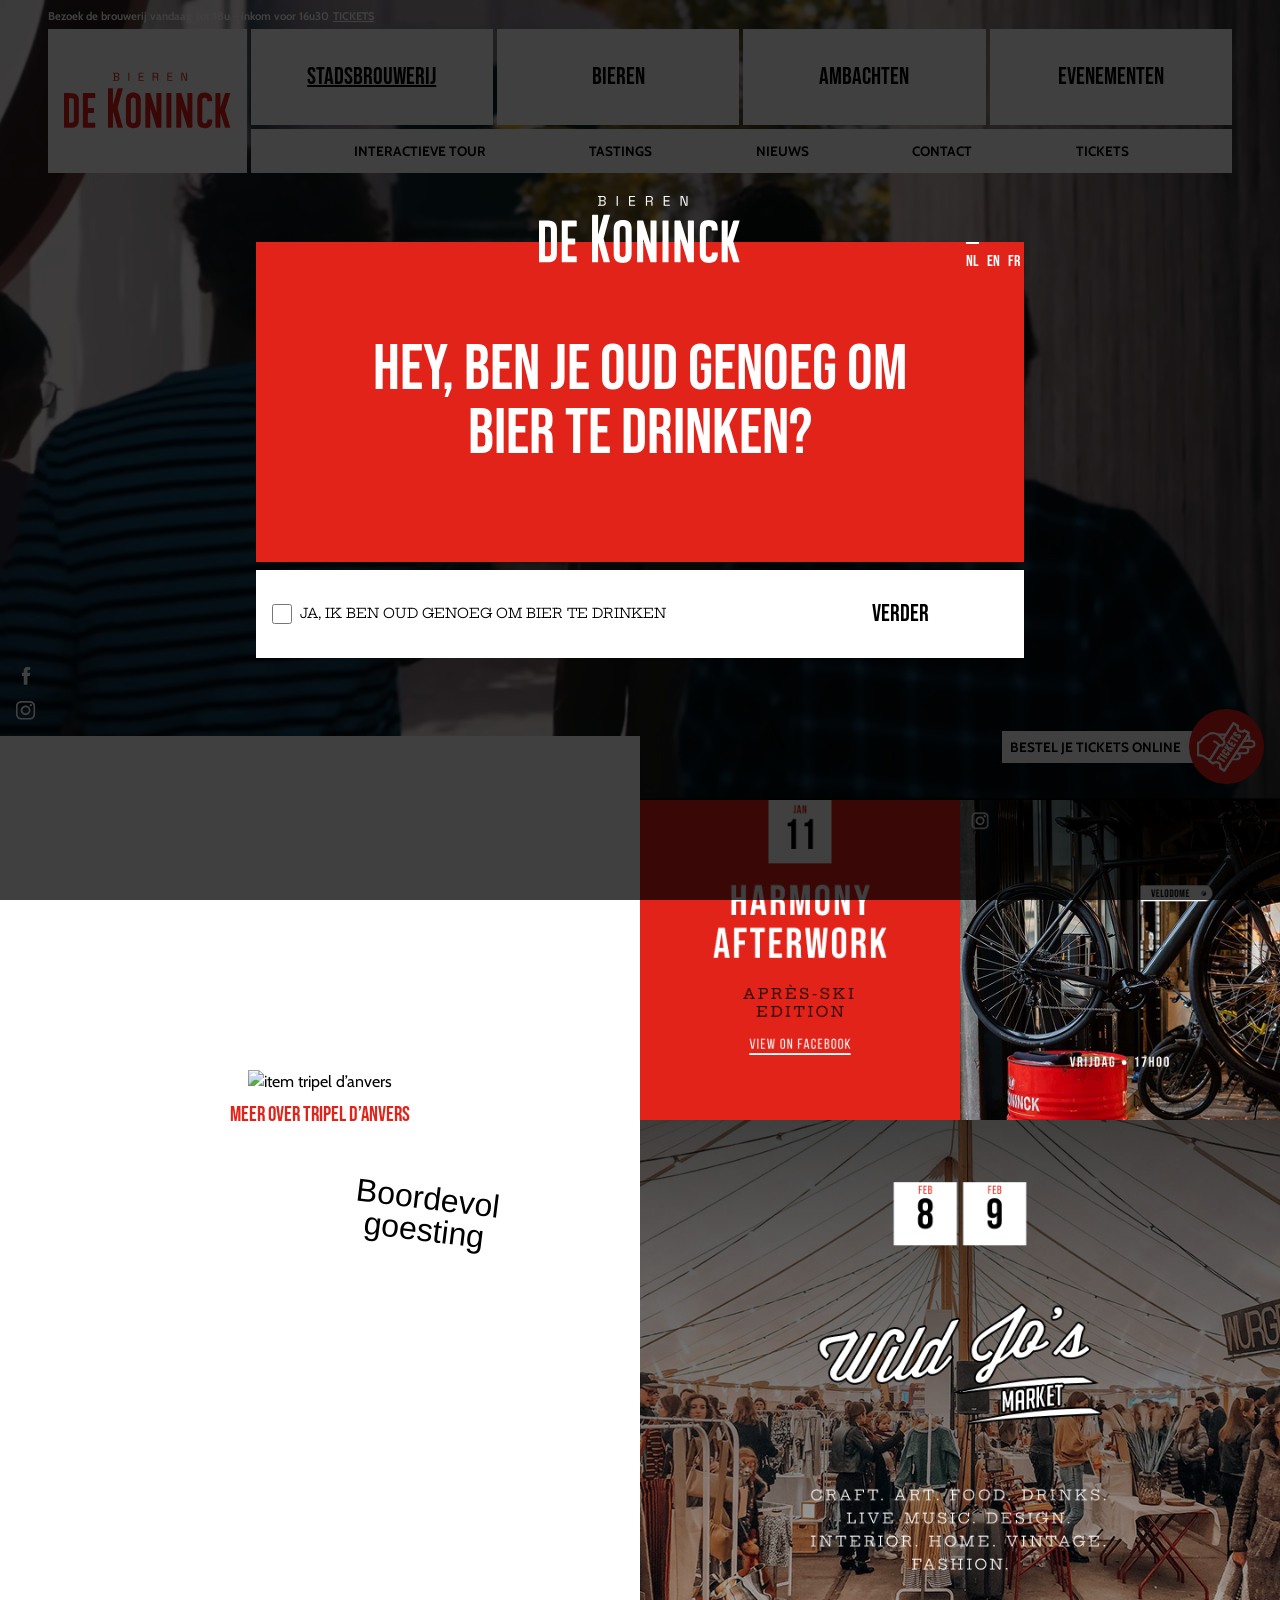
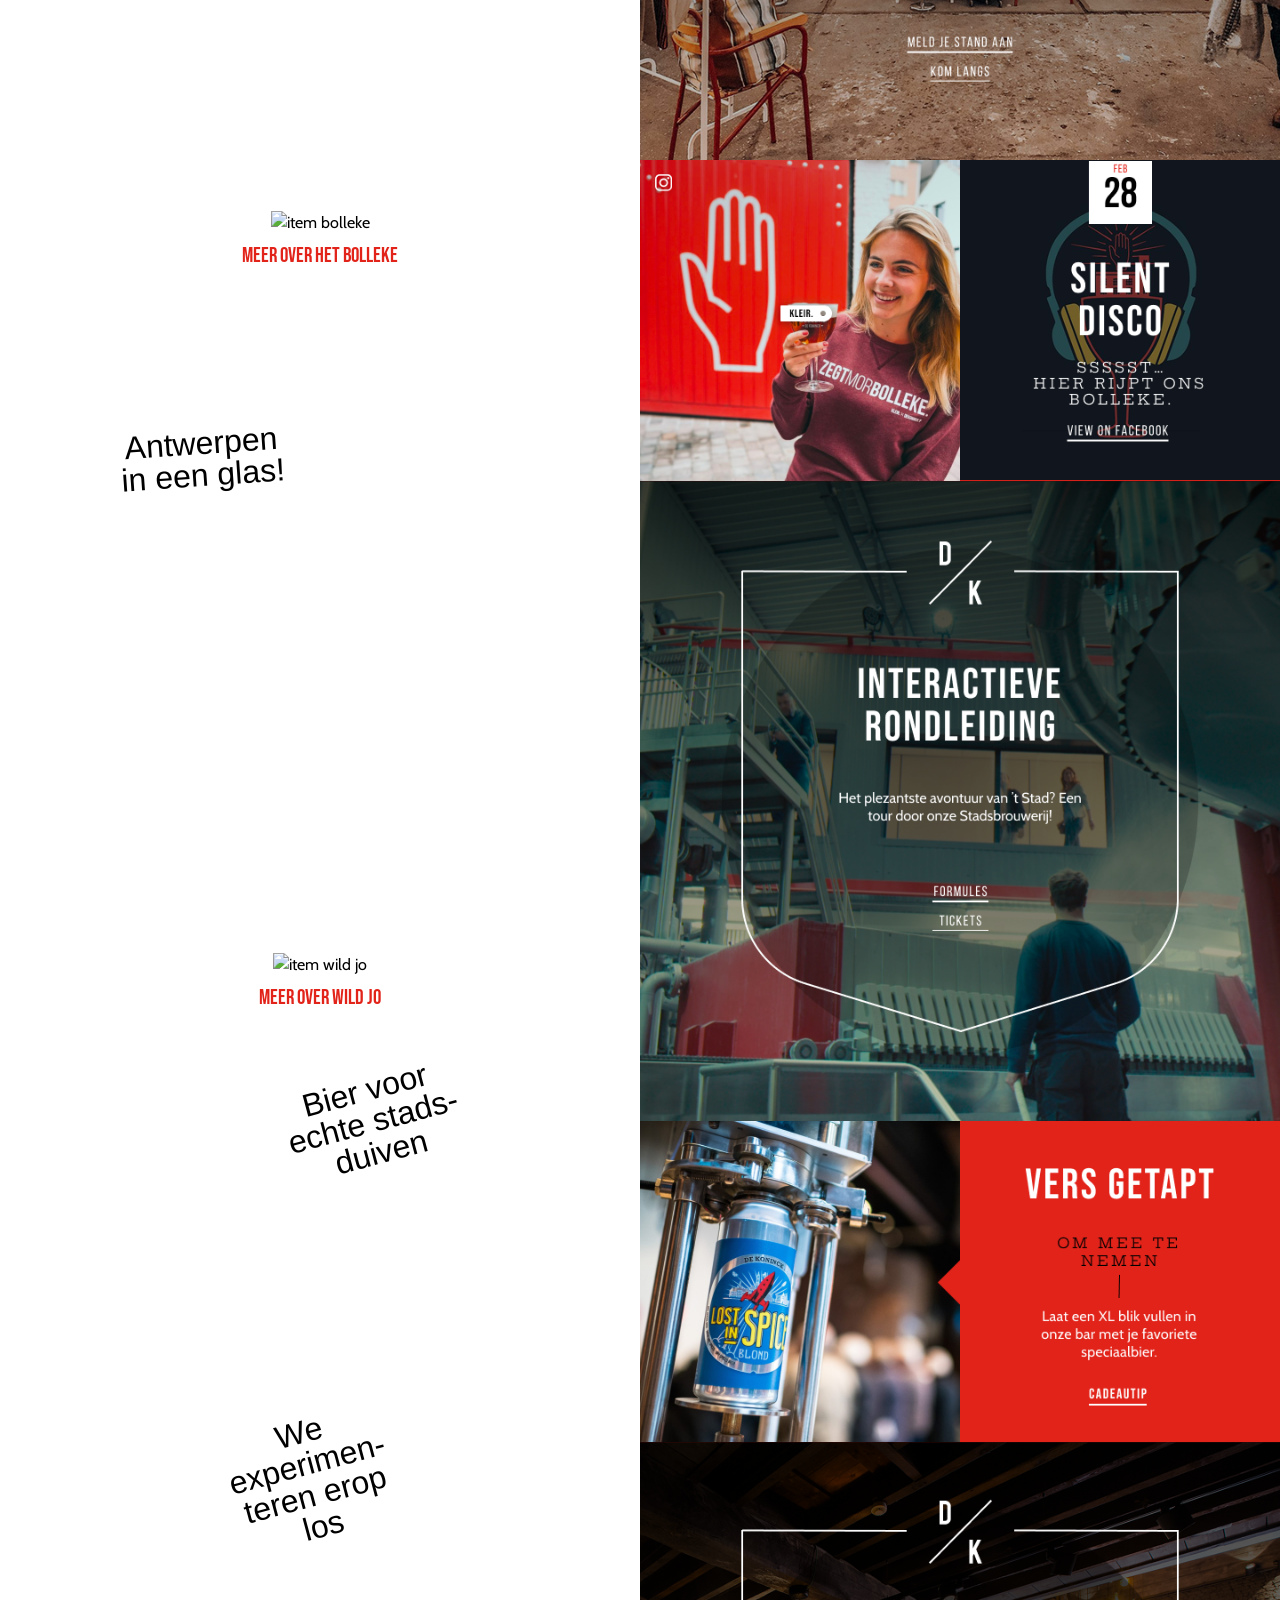
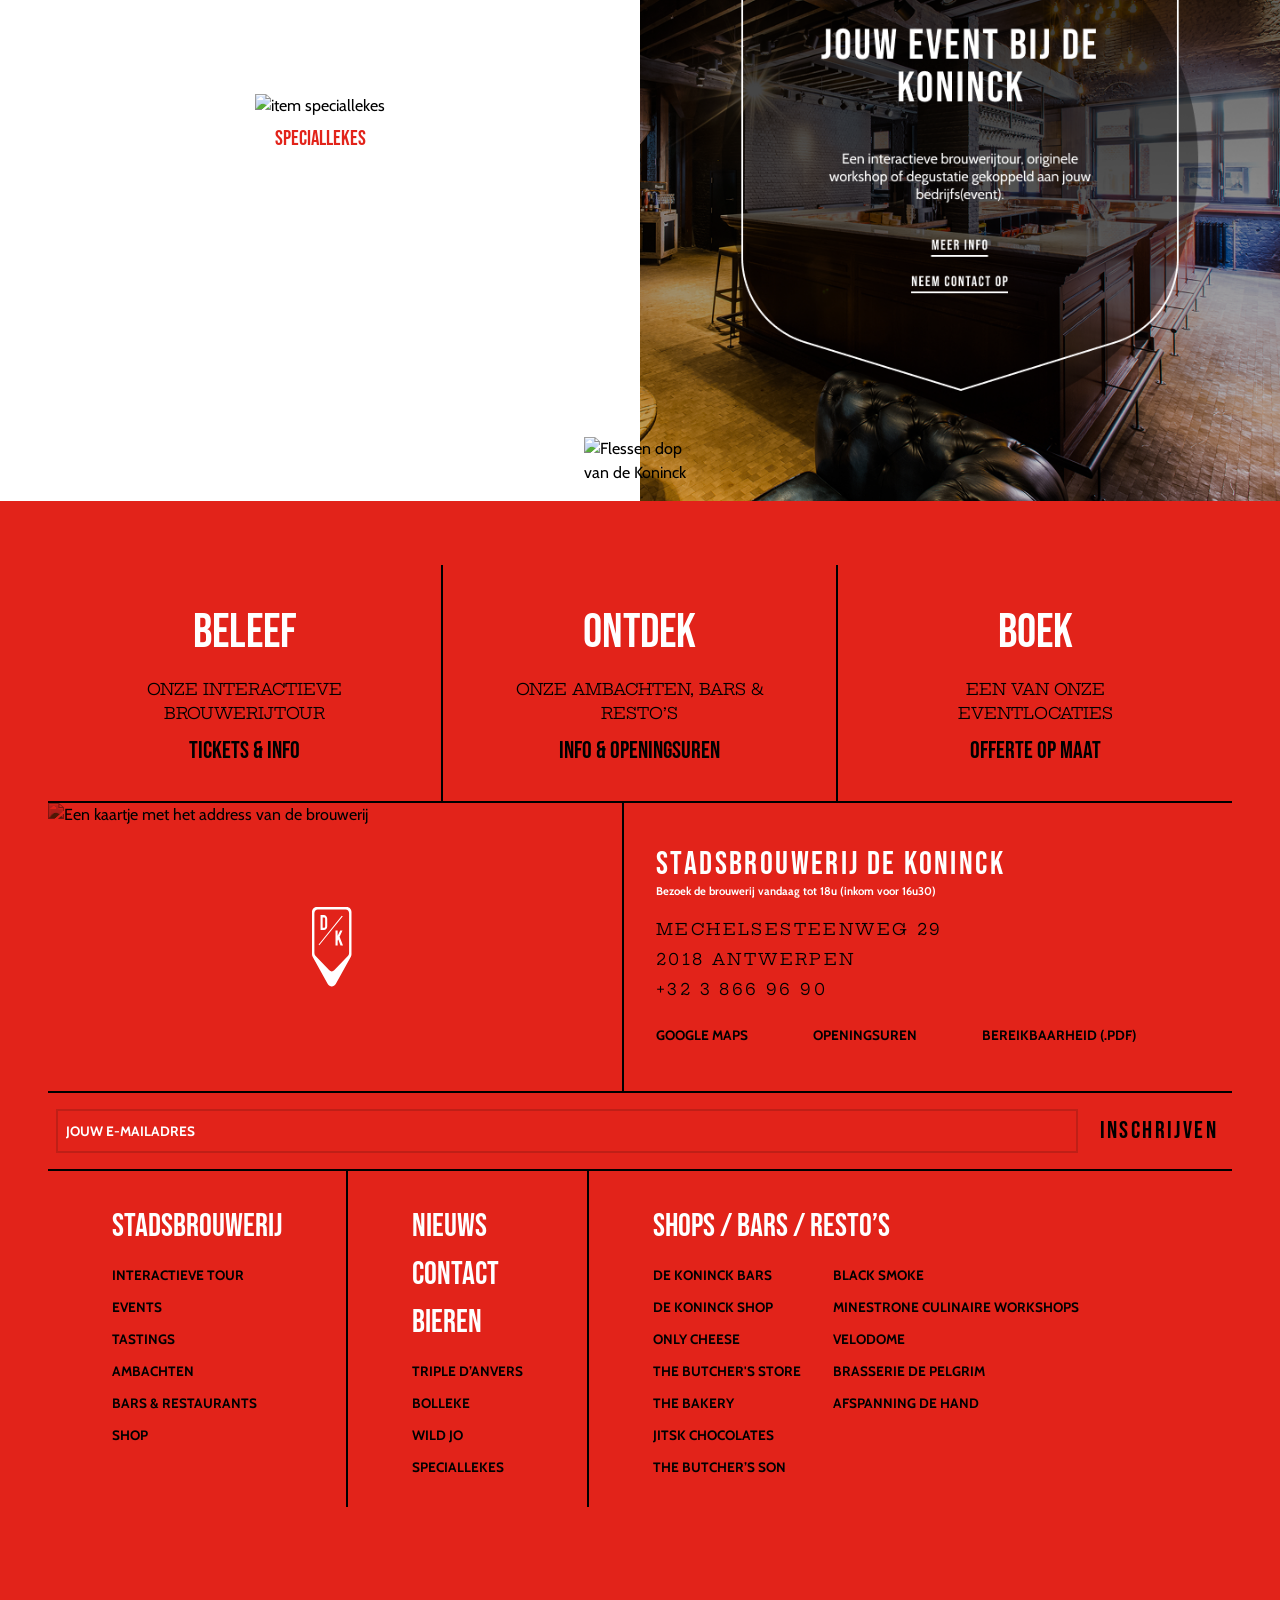
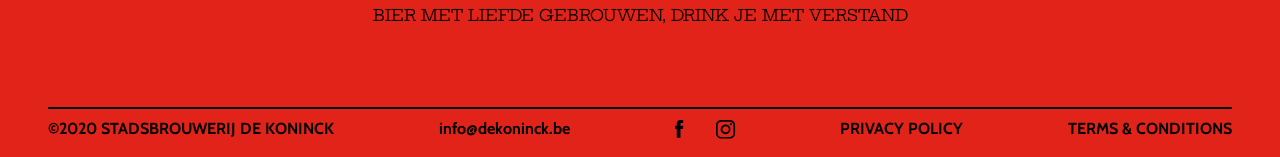
==== index.html @ d9da9f32 "Changed html titles" ====
<!doctype html>
<html lang="en">
  <head>
    <meta charset="UTF-8" />
    <meta name="viewport" content="width=device-width, initial-scale=1.0" />
    <meta name="robots" content="noindex,nofollow" />
    <link rel="preconnect" href="https://fonts.googleapis.com" />
    <link rel="preconnect" href="https://fonts.gstatic.com" crossorigin />
    <link
      href="https://fonts.googleapis.com/css2?family=Bebas+Neue&family=Cabin:ital,wght@0,400..700;1,400..700&family=Hepta+Slab:wght@1..900&family=Permanent+Marker&display=swap"
      rel="stylesheet" />
    <link rel="stylesheet" href="static/css/reset.css" />
    <link rel="stylesheet" href="static/css/variables.css" />
    <link rel="stylesheet" href="static/css/style.css" />
    <link rel="stylesheet" href="static/css/navigation.css" />
    <link rel="stylesheet" href="static/css/hero.css" />
    <link rel="stylesheet" href="static/css/footer.css" />
    <title>Homepage</title>
  </head>
  <body>
    <div class="overlay">
      <div class="modal">
        <div class="modal__content">
          <svg class="modal__logo" xmlns="http://www.w3.org/2000/svg" width="201" height="67" viewBox="0 0 201 67" fill="none">
            <path
              fill-rule="evenodd"
              clip-rule="evenodd"
              d="M111.52 47.5872C111.52 47.3444 111.52 47.1016 111.52 46.8588C111.517 39.7629 111.513 32.6669 111.51 25.571C111.51 24.582 111.512 24.5815 112.53 24.5815C113.911 24.5809 115.295 24.6191 116.674 24.5655C117.392 24.5382 117.579 24.769 117.577 25.4787C117.555 36.5794 117.561 47.6796 117.561 58.7803C117.561 61.0284 117.542 63.2771 117.58 65.5246C117.591 66.1835 117.37 66.3784 116.732 66.3625C115.234 66.3249 113.734 66.3317 112.236 66.3573C111.739 66.3659 111.476 66.2177 111.323 65.7201C109.159 58.7427 106.979 51.771 104.802 44.7982C104.638 44.2727 104.47 43.7483 104.168 43.253C104.168 44.1057 104.168 44.959 104.168 45.8117C104.172 52.3222 104.176 58.8328 104.179 65.3433C104.18 66.3477 104.177 66.3494 103.161 66.3505C101.756 66.3522 100.35 66.3271 98.9461 66.3619C98.3209 66.3773 98.098 66.2046 98.0991 65.5337C98.1219 54.1759 98.1185 42.8175 98.1208 31.4591C98.1208 29.4219 98.1373 27.3842 98.1054 25.3476C98.0968 24.7747 98.2587 24.5621 98.8498 24.5735C100.395 24.6026 101.941 24.5969 103.486 24.5667C104.004 24.5564 104.215 24.7605 104.364 25.2421C106.606 32.4646 108.868 39.6802 111.127 46.8976C111.201 47.1347 111.289 47.3678 111.372 47.6026C111.421 47.5975 111.471 47.5924 111.52 47.5872Z"
              fill="#E2231A" />
            <path
              fill-rule="evenodd"
              clip-rule="evenodd"
              d="M141.49 43.2279V44.7573C141.493 51.6879 141.49 58.6185 141.509 65.5491C141.511 66.1454 141.365 66.3853 140.725 66.3682C139.227 66.3272 137.728 66.3352 136.23 66.366C135.648 66.3779 135.455 66.1761 135.455 65.5965C135.467 52.1798 135.467 38.7637 135.455 25.347C135.454 24.7719 135.634 24.5604 136.216 24.5707C137.761 24.5975 139.307 24.5929 140.851 24.569C141.329 24.5616 141.56 24.7263 141.703 25.1897C143.448 30.8236 145.211 36.4524 146.97 42.0828C147.5 43.7808 148.029 45.4794 148.562 47.1763C148.601 47.3017 148.662 47.4203 148.873 47.5297V46.7426C148.871 39.6945 148.869 32.647 148.867 25.5996C148.866 24.5781 148.864 24.5781 149.853 24.5781C151.257 24.5781 152.663 24.6106 154.067 24.5644C154.76 24.5416 154.931 24.7981 154.93 25.4565C154.913 36.8588 154.917 48.2616 154.917 59.6645C154.917 61.6076 154.899 63.5519 154.937 65.4944C154.951 66.1801 154.706 66.3808 154.041 66.3625C152.543 66.3221 151.044 66.3375 149.546 66.362C149.068 66.3699 148.829 66.1967 148.688 65.7401C147.171 60.8438 145.639 55.9515 144.111 51.0586C143.294 48.4474 142.475 45.8374 141.657 43.2268C141.601 43.2274 141.546 43.2279 141.49 43.2279Z"
              fill="#E2231A" />
            <path
              fill-rule="evenodd"
              clip-rule="evenodd"
              d="M70.9769 18.906C70.7255 19.8699 70.5044 20.7466 70.2678 21.6192C68.4108 28.4649 66.5474 35.3089 64.7024 42.1581C64.6226 42.4545 64.6414 42.8118 64.7223 43.1111C66.731 50.5467 68.7545 57.9778 70.7723 65.4106C70.8435 65.6728 70.8834 65.9436 70.9655 66.3477C70.473 66.3477 70.0843 66.3477 69.695 66.3477C68.2671 66.3483 66.8381 66.33 65.4097 66.3597C64.8796 66.3711 64.626 66.2121 64.4778 65.6728C62.953 60.1193 61.4015 54.5732 59.8556 49.0254C59.6459 48.2724 59.4287 47.5212 59.0873 46.7904C59.0873 48.0228 59.0861 49.2551 59.0879 50.4869C59.0924 55.475 59.085 60.4636 59.1192 65.4511C59.1243 66.1642 58.9208 66.391 58.2066 66.3654C56.7799 66.3147 55.3492 66.3215 53.9219 66.362C53.2533 66.3819 53.0299 66.1625 53.0327 65.487C53.0527 60.3821 53.0396 55.2766 53.0402 50.1717C53.0419 40.1722 53.0459 30.1727 53.0493 20.1732C53.0493 19.9623 53.0664 19.7496 53.0476 19.541C52.998 18.9841 53.2528 18.8131 53.792 18.8228C55.2899 18.8508 56.7902 18.8684 58.2876 18.82C58.9642 18.7977 59.1095 19.0554 59.1078 19.671C59.0884 25.6657 59.0936 31.6609 59.0913 37.6562C59.0913 37.8637 59.0913 38.0706 59.24 38.3145C59.3461 37.9537 59.4572 37.5935 59.5581 37.231C61.1974 31.3452 62.8436 25.4605 64.4618 19.5684C64.614 19.0138 64.8483 18.8143 65.424 18.8268C67.0154 18.8604 68.6086 18.8325 70.2011 18.8354C70.4246 18.8359 70.648 18.8747 70.9769 18.906Z"
              fill="#E2231A" />
            <path
              fill-rule="evenodd"
              clip-rule="evenodd"
              d="M86.5964 45.4748C86.5964 42.5724 86.5964 39.6705 86.5964 36.7681C86.5964 35.4343 86.6152 34.0993 86.589 32.7661C86.561 31.3656 85.9209 30.4753 84.7735 30.1538C82.3453 29.4738 80.7322 30.6799 80.7208 33.1845C80.7202 33.2552 80.7214 33.3253 80.7214 33.3954C80.7237 39.4807 80.7271 45.566 80.7288 51.6508C80.7288 53.7809 80.7123 55.911 80.7276 58.0405C80.7362 59.1885 81.0873 60.1768 82.2518 60.6522C84.6356 61.6252 86.5947 60.3165 86.5952 57.7623C86.5964 53.6663 86.5952 49.5708 86.5964 45.4748ZM74.6896 45.4743C74.6891 41.2819 74.6429 37.089 74.7164 32.8978C74.7398 31.5811 74.9473 30.2302 75.3132 28.9653C76.0223 26.5143 77.7785 25.0415 80.2181 24.4042C82.4565 23.8188 84.7222 23.8125 86.9646 24.366C90.0466 25.1264 91.7925 27.175 92.3802 30.2416C92.5295 31.0202 92.619 31.8222 92.6207 32.6139C92.6384 41.1388 92.6583 49.6643 92.6047 58.1887C92.5968 59.4786 92.3511 60.8067 91.9766 62.0453C91.2635 64.404 89.5501 65.8358 87.204 66.4788C84.9 67.1097 82.5659 67.1172 80.2551 66.5181C77.2734 65.7452 75.5543 63.7513 74.9638 60.7708C74.8014 59.9488 74.7079 59.0995 74.7022 58.2616C74.6765 53.9992 74.6908 49.7367 74.6896 45.4743Z"
              fill="#E2231A" />
            <path
              fill-rule="evenodd"
              clip-rule="evenodd"
              d="M6.04259 30.6885V31.6113C6.04259 40.8823 6.04316 50.1528 6.04373 59.4239C6.04373 59.5641 5.99471 59.7374 6.05798 59.8383C6.17027 60.0155 6.34184 60.2658 6.50657 60.2806C7.11077 60.3336 7.72238 60.304 8.33114 60.304C11.1526 60.3028 11.9324 59.5299 11.9324 56.7283C11.9341 49.12 11.9353 41.511 11.9307 33.9027C11.9307 33.5065 11.9011 33.1053 11.8355 32.7154C11.6406 31.5657 10.9583 30.8099 9.80231 30.7113C8.59961 30.6087 7.38095 30.6885 6.04259 30.6885ZM0.0142709 45.4389C0.0142709 38.8132 0.0137009 32.1876 0.0142709 25.5619C0.0148409 24.5809 0.0165508 24.5803 0.966741 24.5803C3.72953 24.5803 6.4946 24.5074 9.2534 24.6123C10.6146 24.6636 12.0225 24.871 13.3055 25.3105C15.801 26.1649 17.1616 28.1149 17.6598 30.6491C17.857 31.6518 17.9379 32.6926 17.9408 33.7163C17.9624 41.5595 17.967 49.4027 17.9334 57.2453C17.9282 58.4047 17.8023 59.5903 17.5372 60.7172C16.8675 63.5609 15.0081 65.2971 12.1872 65.9675C11.2832 66.1824 10.3381 66.3066 9.40958 66.3232C6.55388 66.3733 3.69704 66.3374 0.841341 66.3687C0.205221 66.3756 -0.00168913 66.1829 2.08664e-05 65.5269C0.0228209 58.8311 0.0137009 52.1347 0.0142709 45.4389Z"
              fill="#E2231A" />
            <path
              fill-rule="evenodd"
              clip-rule="evenodd"
              d="M200.63 66.3527H198.52C197.373 66.3527 196.225 66.3237 195.078 66.3653C194.508 66.3858 194.256 66.1852 194.086 65.6408C192.461 60.4356 190.81 55.2383 189.165 50.0393C189.081 49.7743 188.987 49.5127 188.779 49.247C188.762 49.4346 188.727 49.6215 188.728 49.8091C188.731 55.0303 188.729 60.2515 188.755 65.4727C188.758 66.1276 188.585 66.3886 187.884 66.3658C186.411 66.318 184.935 66.3362 183.46 66.3636C182.893 66.3744 182.675 66.1937 182.676 65.6003C182.689 52.1848 182.692 38.7682 182.678 25.3526C182.677 24.7091 182.919 24.5586 183.506 24.5706C184.98 24.6014 186.456 24.6128 187.93 24.566C188.611 24.5449 188.751 24.8157 188.748 25.4302C188.726 30.604 188.731 35.7785 188.727 40.953C188.727 41.1764 188.727 41.3993 188.881 41.6552C189.017 41.2722 189.164 40.8925 189.287 40.5049C190.896 35.4171 192.508 30.3299 194.098 25.2358C194.248 24.7541 194.466 24.5586 194.983 24.5677C196.621 24.5974 198.261 24.5774 199.899 24.5831C200.101 24.5837 200.302 24.623 200.591 24.6532C200.517 24.9656 200.473 25.2101 200.401 25.4461C198.412 31.8877 196.414 38.3258 194.446 44.7731C194.32 45.1864 194.315 45.7045 194.441 46.1177C196.366 52.4305 198.322 58.7341 200.269 65.0412C200.383 65.4139 200.476 65.7936 200.63 66.3527Z"
              fill="#E2231A" />
            <path
              fill-rule="evenodd"
              clip-rule="evenodd"
              d="M160.844 45.4548C160.844 41.2408 160.808 37.0256 160.866 32.8127C160.882 31.6323 161.058 30.4261 161.36 29.2844C161.984 26.9246 163.502 25.3064 165.853 24.5734C168.543 23.7343 171.257 23.7383 173.933 24.6241C176.333 25.4176 177.826 27.1418 178.364 29.5637C178.68 30.987 178.667 32.4833 178.796 33.9476C178.83 34.3301 178.641 34.4999 178.256 34.4982C176.617 34.4925 174.979 34.4897 173.34 34.4988C172.921 34.5011 172.761 34.3238 172.755 33.9094C172.746 33.2796 172.753 32.6395 172.645 32.0227C172.461 30.9739 171.811 30.2802 170.745 30.1297C170.109 30.0397 169.434 30.0437 168.801 30.152C167.805 30.323 167.195 30.9859 167.006 31.9817C166.924 32.4149 166.899 32.8646 166.899 33.3069C166.893 41.4773 166.893 49.6477 166.895 57.8186C166.895 60.3648 169.03 61.6946 171.351 60.6042C172.377 60.1214 172.695 59.2203 172.753 58.1908C172.855 56.4096 172.842 56.4056 174.669 56.3999C175.817 56.3965 176.964 56.4056 178.111 56.4073C178.454 56.4079 178.783 56.4147 178.796 56.8924C178.852 58.8007 178.75 60.6886 178.005 62.4801C177.202 64.4118 175.787 65.7126 173.803 66.3407C171.307 67.1313 168.772 67.1564 166.254 66.4684C163.267 65.6527 161.638 63.5762 161.093 60.6082C160.921 59.6706 160.861 58.7016 160.855 57.7457C160.83 53.6491 160.844 49.5519 160.844 45.4548Z"
              fill="#E2231A" />
            <path
              fill-rule="evenodd"
              clip-rule="evenodd"
              d="M22.7801 45.4478C22.7801 38.7748 22.7881 32.1018 22.7676 25.4294C22.7659 24.8075 22.9095 24.5653 23.5759 24.5687C28.0481 24.5921 32.5197 24.5887 36.9919 24.5681C37.5893 24.5653 37.7586 24.7842 37.7483 25.3479C37.7215 26.8692 37.717 28.3923 37.7489 29.913C37.7609 30.4847 37.5454 30.6181 37.0102 30.6124C34.529 30.5868 32.0466 30.6113 29.5648 30.5868C29.0148 30.5811 28.7805 30.6991 28.7857 31.3141C28.813 34.7791 28.8142 38.2447 28.7885 41.7098C28.7834 42.3305 29.0285 42.4445 29.5757 42.4376C31.5422 42.4126 33.5092 42.4462 35.4757 42.4177C36.0919 42.4086 36.288 42.6149 36.272 43.2305C36.2333 44.7279 36.2361 46.2276 36.2715 47.7255C36.2851 48.3206 36.0674 48.4882 35.498 48.4808C33.532 48.4534 31.565 48.4865 29.5985 48.4563C29.0011 48.4472 28.7765 48.613 28.7817 49.2457C28.809 52.664 28.8113 56.0823 28.7845 59.5006C28.7794 60.1498 28.984 60.3305 29.6236 60.3208C32.0814 60.2843 34.5404 60.3197 36.9988 60.2895C37.5899 60.2821 37.7654 60.4787 37.7535 61.0538C37.7215 62.5752 37.729 64.0976 37.7518 65.6195C37.7603 66.1536 37.5916 66.3651 37.029 66.3628C32.5334 66.3469 28.0378 66.344 23.5428 66.3674C22.8987 66.3708 22.7676 66.1234 22.7687 65.5369C22.7858 58.8405 22.7801 52.1442 22.7801 45.4478Z"
              fill="#E2231A" />
            <path
              fill-rule="evenodd"
              clip-rule="evenodd"
              d="M123.52 45.4361C123.52 38.7409 123.525 32.0457 123.509 25.3505C123.508 24.7873 123.647 24.5525 124.251 24.5673C125.701 24.6026 127.153 24.577 128.604 24.5827C129.538 24.5867 129.538 24.5924 129.538 25.5112C129.538 38.6206 129.54 51.7306 129.534 64.8401C129.534 66.5193 129.806 66.3443 127.99 66.3517C126.773 66.3568 125.555 66.3232 124.339 66.3654C123.69 66.3882 123.506 66.1693 123.508 65.5218C123.529 58.8271 123.521 52.1313 123.52 45.4361Z"
              fill="#E2231A" />
            <path d="M141.534 9.74855V0H143.804L147.202 9.01045H147.383V0H148.539V9.74855H146.269L142.885 0.724179H142.69V9.74855H141.534Z" fill="#E2231A" />
            <path d="M124.687 9.74855V0H130.689V1.05841H125.856V4.31722H130.299V5.37563H125.856V8.69014H130.758V9.74855H124.687Z" fill="#E2231A" />
            <path
              d="M106.901 9.74855V0H110.842C111.446 0 111.975 0.10677 112.43 0.32031C112.894 0.524565 113.256 0.821664 113.516 1.21161C113.776 1.59226 113.906 2.05184 113.906 2.59033V2.74352C113.906 3.38414 113.753 3.89014 113.446 4.26151C113.14 4.63288 112.778 4.88356 112.36 5.01354V5.20851C112.694 5.2178 112.968 5.32921 113.182 5.54275C113.405 5.747 113.516 6.05803 113.516 6.47582V9.74855H112.36V6.61509C112.36 6.33656 112.281 6.12302 112.123 5.97447C111.975 5.82592 111.747 5.75165 111.441 5.75165H108.071V9.74855H106.901ZM108.071 4.69323H110.731C111.371 4.69323 111.863 4.54004 112.207 4.23366C112.56 3.91799 112.736 3.48163 112.736 2.92457V2.82708C112.736 2.27002 112.564 1.8383 112.221 1.53192C111.877 1.21625 111.381 1.05841 110.731 1.05841H108.071V4.69323Z"
              fill="#E2231A" />
            <path d="M90.0537 9.74855V0H96.056V1.05841H91.2235V4.31722H95.6661V5.37563H91.2235V8.69014H96.1257V9.74855H90.0537Z" fill="#E2231A" />
            <path d="M77.6538 9.74855V0H78.8236V9.74855H77.6538Z" fill="#E2231A" />
            <path
              d="M58.9868 9.74855V8.70406H60.3516V1.04449H58.9868V0H63.875C64.4414 0 64.9427 0.102128 65.3791 0.306383C65.8247 0.510639 66.1682 0.798453 66.4096 1.16983C66.6603 1.53192 66.7857 1.95899 66.7857 2.45106V2.56248C66.7857 3.01741 66.6975 3.39342 66.5211 3.69052C66.3447 3.97834 66.1358 4.2058 65.8944 4.37292C65.653 4.53076 65.4162 4.64681 65.1841 4.72108V4.91606C65.4162 4.97176 65.6576 5.08317 65.9083 5.25029C66.159 5.40812 66.3679 5.63559 66.535 5.93269C66.7114 6.22979 66.7996 6.6058 66.7996 7.06074V7.2C66.7996 7.72921 66.6696 8.18878 66.4096 8.57872C66.159 8.95938 65.8108 9.25184 65.3652 9.45609C64.9288 9.65107 64.4274 9.74855 63.8611 9.74855H58.9868ZM61.5214 8.69014H63.7358C64.3485 8.69014 64.8174 8.54623 65.1423 8.25842C65.4673 7.9706 65.6298 7.58066 65.6298 7.08859V6.96325C65.6298 6.47118 65.4673 6.08124 65.1423 5.79343C64.8174 5.50561 64.3485 5.3617 63.7358 5.3617H61.5214V8.69014ZM61.5214 4.30329H63.7775C64.3346 4.30329 64.7802 4.16402 65.1145 3.88549C65.4487 3.59768 65.6158 3.22166 65.6158 2.75745V2.61818C65.6158 2.14468 65.4487 1.76867 65.1145 1.49014C64.7895 1.20232 64.3439 1.05841 63.7775 1.05841H61.5214V4.30329Z"
              fill="#E2231A" />
          </svg>
          <ul class="modal__languages">
            <li class="languages__item languages__item--active">nl</li>
            <li class="languages__item">en</li>
            <li class="languages__item">fr</li>
          </ul>
          <h1 class="modal__title">HEY, BEN JE OUD GENOEG OM BIER TE DRINKEN?</h1>
        </div>
        <form class="modal__form">
          <div class="modal__item">
            <input class="modal__input" type="checkbox" id="age" data-status="false" required />
            <label class="modal__label" for="age">ja, ik ben oud genoeg om bier te drinken</label>
          </div>
          <button class="modal__button" type="submit">VERDER</button>
        </form>
      </div>
    </div>

    <!-- Header -->
    <header>
      <div class="top">
        <p class="top__text">Bezoek de brouwerij vandaag<span>tot 18u - inkom voor 16u30</span><a href="#">Tickets</a></p>
        <button class="top__button"></button>
      </div>
      <nav class="nav">
        <a class="nav__logo" href="index.html">
          <svg xmlns="http://www.w3.org/2000/svg" width="201" height="67" viewBox="0 0 201 67" fill="none">
            <path
              fill-rule="evenodd"
              clip-rule="evenodd"
              d="M111.52 47.5872C111.52 47.3444 111.52 47.1016 111.52 46.8588C111.517 39.7629 111.513 32.6669 111.51 25.571C111.51 24.582 111.512 24.5815 112.53 24.5815C113.911 24.5809 115.295 24.6191 116.674 24.5655C117.392 24.5382 117.579 24.769 117.577 25.4787C117.555 36.5794 117.561 47.6796 117.561 58.7803C117.561 61.0284 117.542 63.2771 117.58 65.5246C117.591 66.1835 117.37 66.3784 116.732 66.3625C115.234 66.3249 113.734 66.3317 112.236 66.3573C111.739 66.3659 111.476 66.2177 111.323 65.7201C109.159 58.7427 106.979 51.771 104.802 44.7982C104.638 44.2727 104.47 43.7483 104.168 43.253C104.168 44.1057 104.168 44.959 104.168 45.8117C104.172 52.3222 104.176 58.8328 104.179 65.3433C104.18 66.3477 104.177 66.3494 103.161 66.3505C101.756 66.3522 100.35 66.3271 98.9461 66.3619C98.3209 66.3773 98.098 66.2046 98.0991 65.5337C98.1219 54.1759 98.1185 42.8175 98.1208 31.4591C98.1208 29.4219 98.1373 27.3842 98.1054 25.3476C98.0968 24.7747 98.2587 24.5621 98.8498 24.5735C100.395 24.6026 101.941 24.5969 103.486 24.5667C104.004 24.5564 104.215 24.7605 104.364 25.2421C106.606 32.4646 108.868 39.6802 111.127 46.8976C111.201 47.1347 111.289 47.3678 111.372 47.6026C111.421 47.5975 111.471 47.5924 111.52 47.5872Z"
              fill="#E2231A" />
            <path
              fill-rule="evenodd"
              clip-rule="evenodd"
              d="M141.49 43.2279V44.7573C141.493 51.6879 141.49 58.6185 141.509 65.5491C141.511 66.1454 141.365 66.3853 140.725 66.3682C139.227 66.3272 137.728 66.3352 136.23 66.366C135.648 66.3779 135.455 66.1761 135.455 65.5965C135.467 52.1798 135.467 38.7637 135.455 25.347C135.454 24.7719 135.634 24.5604 136.216 24.5707C137.761 24.5975 139.307 24.5929 140.851 24.569C141.329 24.5616 141.56 24.7263 141.703 25.1897C143.448 30.8236 145.211 36.4524 146.97 42.0828C147.5 43.7808 148.029 45.4794 148.562 47.1763C148.601 47.3017 148.662 47.4203 148.873 47.5297V46.7426C148.871 39.6945 148.869 32.647 148.867 25.5996C148.866 24.5781 148.864 24.5781 149.853 24.5781C151.257 24.5781 152.663 24.6106 154.067 24.5644C154.76 24.5416 154.931 24.7981 154.93 25.4565C154.913 36.8588 154.917 48.2616 154.917 59.6645C154.917 61.6076 154.899 63.5519 154.937 65.4944C154.951 66.1801 154.706 66.3808 154.041 66.3625C152.543 66.3221 151.044 66.3375 149.546 66.362C149.068 66.3699 148.829 66.1967 148.688 65.7401C147.171 60.8438 145.639 55.9515 144.111 51.0586C143.294 48.4474 142.475 45.8374 141.657 43.2268C141.601 43.2274 141.546 43.2279 141.49 43.2279Z"
              fill="#E2231A" />
            <path
              fill-rule="evenodd"
              clip-rule="evenodd"
              d="M70.9769 18.906C70.7255 19.8699 70.5044 20.7466 70.2678 21.6192C68.4108 28.4649 66.5474 35.3089 64.7024 42.1581C64.6226 42.4545 64.6414 42.8118 64.7223 43.1111C66.731 50.5467 68.7545 57.9778 70.7723 65.4106C70.8435 65.6728 70.8834 65.9436 70.9655 66.3477C70.473 66.3477 70.0843 66.3477 69.695 66.3477C68.2671 66.3483 66.8381 66.33 65.4097 66.3597C64.8796 66.3711 64.626 66.2121 64.4778 65.6728C62.953 60.1193 61.4015 54.5732 59.8556 49.0254C59.6459 48.2724 59.4287 47.5212 59.0873 46.7904C59.0873 48.0228 59.0861 49.2551 59.0879 50.4869C59.0924 55.475 59.085 60.4636 59.1192 65.4511C59.1243 66.1642 58.9208 66.391 58.2066 66.3654C56.7799 66.3147 55.3492 66.3215 53.9219 66.362C53.2533 66.3819 53.0299 66.1625 53.0327 65.487C53.0527 60.3821 53.0396 55.2766 53.0402 50.1717C53.0419 40.1722 53.0459 30.1727 53.0493 20.1732C53.0493 19.9623 53.0664 19.7496 53.0476 19.541C52.998 18.9841 53.2528 18.8131 53.792 18.8228C55.2899 18.8508 56.7902 18.8684 58.2876 18.82C58.9642 18.7977 59.1095 19.0554 59.1078 19.671C59.0884 25.6657 59.0936 31.6609 59.0913 37.6562C59.0913 37.8637 59.0913 38.0706 59.24 38.3145C59.3461 37.9537 59.4572 37.5935 59.5581 37.231C61.1974 31.3452 62.8436 25.4605 64.4618 19.5684C64.614 19.0138 64.8483 18.8143 65.424 18.8268C67.0154 18.8604 68.6086 18.8325 70.2011 18.8354C70.4246 18.8359 70.648 18.8747 70.9769 18.906Z"
              fill="#E2231A" />
            <path
              fill-rule="evenodd"
              clip-rule="evenodd"
              d="M86.5964 45.4748C86.5964 42.5724 86.5964 39.6705 86.5964 36.7681C86.5964 35.4343 86.6152 34.0993 86.589 32.7661C86.561 31.3656 85.9209 30.4753 84.7735 30.1538C82.3453 29.4738 80.7322 30.6799 80.7208 33.1845C80.7202 33.2552 80.7214 33.3253 80.7214 33.3954C80.7237 39.4807 80.7271 45.566 80.7288 51.6508C80.7288 53.7809 80.7123 55.911 80.7276 58.0405C80.7362 59.1885 81.0873 60.1768 82.2518 60.6522C84.6356 61.6252 86.5947 60.3165 86.5952 57.7623C86.5964 53.6663 86.5952 49.5708 86.5964 45.4748ZM74.6896 45.4743C74.6891 41.2819 74.6429 37.089 74.7164 32.8978C74.7398 31.5811 74.9473 30.2302 75.3132 28.9653C76.0223 26.5143 77.7785 25.0415 80.2181 24.4042C82.4565 23.8188 84.7222 23.8125 86.9646 24.366C90.0466 25.1264 91.7925 27.175 92.3802 30.2416C92.5295 31.0202 92.619 31.8222 92.6207 32.6139C92.6384 41.1388 92.6583 49.6643 92.6047 58.1887C92.5968 59.4786 92.3511 60.8067 91.9766 62.0453C91.2635 64.404 89.5501 65.8358 87.204 66.4788C84.9 67.1097 82.5659 67.1172 80.2551 66.5181C77.2734 65.7452 75.5543 63.7513 74.9638 60.7708C74.8014 59.9488 74.7079 59.0995 74.7022 58.2616C74.6765 53.9992 74.6908 49.7367 74.6896 45.4743Z"
              fill="#E2231A" />
            <path
              fill-rule="evenodd"
              clip-rule="evenodd"
              d="M6.04259 30.6885V31.6113C6.04259 40.8823 6.04316 50.1528 6.04373 59.4239C6.04373 59.5641 5.99471 59.7374 6.05798 59.8383C6.17027 60.0155 6.34184 60.2658 6.50657 60.2806C7.11077 60.3336 7.72238 60.304 8.33114 60.304C11.1526 60.3028 11.9324 59.5299 11.9324 56.7283C11.9341 49.12 11.9353 41.511 11.9307 33.9027C11.9307 33.5065 11.9011 33.1053 11.8355 32.7154C11.6406 31.5657 10.9583 30.8099 9.80231 30.7113C8.59961 30.6087 7.38095 30.6885 6.04259 30.6885ZM0.0142709 45.4389C0.0142709 38.8132 0.0137009 32.1876 0.0142709 25.5619C0.0148409 24.5809 0.0165508 24.5803 0.966741 24.5803C3.72953 24.5803 6.4946 24.5074 9.2534 24.6123C10.6146 24.6636 12.0225 24.871 13.3055 25.3105C15.801 26.1649 17.1616 28.1149 17.6598 30.6491C17.857 31.6518 17.9379 32.6926 17.9408 33.7163C17.9624 41.5595 17.967 49.4027 17.9334 57.2453C17.9282 58.4047 17.8023 59.5903 17.5372 60.7172C16.8675 63.5609 15.0081 65.2971 12.1872 65.9675C11.2832 66.1824 10.3381 66.3066 9.40958 66.3232C6.55388 66.3733 3.69704 66.3374 0.841341 66.3687C0.205221 66.3756 -0.00168913 66.1829 2.08664e-05 65.5269C0.0228209 58.8311 0.0137009 52.1347 0.0142709 45.4389Z"
              fill="#E2231A" />
            <path
              fill-rule="evenodd"
              clip-rule="evenodd"
              d="M200.63 66.3527H198.52C197.373 66.3527 196.225 66.3237 195.078 66.3653C194.508 66.3858 194.256 66.1852 194.086 65.6408C192.461 60.4356 190.81 55.2383 189.165 50.0393C189.081 49.7743 188.987 49.5127 188.779 49.247C188.762 49.4346 188.727 49.6215 188.728 49.8091C188.731 55.0303 188.729 60.2515 188.755 65.4727C188.758 66.1276 188.585 66.3886 187.884 66.3658C186.411 66.318 184.935 66.3362 183.46 66.3636C182.893 66.3744 182.675 66.1937 182.676 65.6003C182.689 52.1848 182.692 38.7682 182.678 25.3526C182.677 24.7091 182.919 24.5586 183.506 24.5706C184.98 24.6014 186.456 24.6128 187.93 24.566C188.611 24.5449 188.751 24.8157 188.748 25.4302C188.726 30.604 188.731 35.7785 188.727 40.953C188.727 41.1764 188.727 41.3993 188.881 41.6552C189.017 41.2722 189.164 40.8925 189.287 40.5049C190.896 35.4171 192.508 30.3299 194.098 25.2358C194.248 24.7541 194.466 24.5586 194.983 24.5677C196.621 24.5974 198.261 24.5774 199.899 24.5831C200.101 24.5837 200.302 24.623 200.591 24.6532C200.517 24.9656 200.473 25.2101 200.401 25.4461C198.412 31.8877 196.414 38.3258 194.446 44.7731C194.32 45.1864 194.315 45.7045 194.441 46.1177C196.366 52.4305 198.322 58.7341 200.269 65.0412C200.383 65.4139 200.476 65.7936 200.63 66.3527Z"
              fill="#E2231A" />
            <path
              fill-rule="evenodd"
              clip-rule="evenodd"
              d="M160.844 45.4548C160.844 41.2408 160.808 37.0256 160.866 32.8127C160.882 31.6323 161.058 30.4261 161.36 29.2844C161.984 26.9246 163.502 25.3064 165.853 24.5734C168.543 23.7343 171.257 23.7383 173.933 24.6241C176.333 25.4176 177.826 27.1418 178.364 29.5637C178.68 30.987 178.667 32.4833 178.796 33.9476C178.83 34.3301 178.641 34.4999 178.256 34.4982C176.617 34.4925 174.979 34.4897 173.34 34.4988C172.921 34.5011 172.761 34.3238 172.755 33.9094C172.746 33.2796 172.753 32.6395 172.645 32.0227C172.461 30.9739 171.811 30.2802 170.745 30.1297C170.109 30.0397 169.434 30.0437 168.801 30.152C167.805 30.323 167.195 30.9859 167.006 31.9817C166.924 32.4149 166.899 32.8646 166.899 33.3069C166.893 41.4773 166.893 49.6477 166.895 57.8186C166.895 60.3648 169.03 61.6946 171.351 60.6042C172.377 60.1214 172.695 59.2203 172.753 58.1908C172.855 56.4096 172.842 56.4056 174.669 56.3999C175.817 56.3965 176.964 56.4056 178.111 56.4073C178.454 56.4079 178.783 56.4147 178.796 56.8924C178.852 58.8007 178.75 60.6886 178.005 62.4801C177.202 64.4118 175.787 65.7126 173.803 66.3407C171.307 67.1313 168.772 67.1564 166.254 66.4684C163.267 65.6527 161.638 63.5762 161.093 60.6082C160.921 59.6706 160.861 58.7016 160.855 57.7457C160.83 53.6491 160.844 49.5519 160.844 45.4548Z"
              fill="#E2231A" />
            <path
              fill-rule="evenodd"
              clip-rule="evenodd"
              d="M22.7801 45.4478C22.7801 38.7748 22.7881 32.1018 22.7676 25.4294C22.7659 24.8075 22.9095 24.5653 23.5759 24.5687C28.0481 24.5921 32.5197 24.5887 36.9919 24.5681C37.5893 24.5653 37.7586 24.7842 37.7483 25.3479C37.7215 26.8692 37.717 28.3923 37.7489 29.913C37.7609 30.4847 37.5454 30.6181 37.0102 30.6124C34.529 30.5868 32.0466 30.6113 29.5648 30.5868C29.0148 30.5811 28.7805 30.6991 28.7857 31.3141C28.813 34.7791 28.8142 38.2447 28.7885 41.7098C28.7834 42.3305 29.0285 42.4445 29.5757 42.4376C31.5422 42.4126 33.5092 42.4462 35.4757 42.4177C36.0919 42.4086 36.288 42.6149 36.272 43.2305C36.2333 44.7279 36.2361 46.2276 36.2715 47.7255C36.2851 48.3206 36.0674 48.4882 35.498 48.4808C33.532 48.4534 31.565 48.4865 29.5985 48.4563C29.0011 48.4472 28.7765 48.613 28.7817 49.2457C28.809 52.664 28.8113 56.0823 28.7845 59.5006C28.7794 60.1498 28.984 60.3305 29.6236 60.3208C32.0814 60.2843 34.5404 60.3197 36.9988 60.2895C37.5899 60.2821 37.7654 60.4787 37.7535 61.0538C37.7215 62.5752 37.729 64.0976 37.7518 65.6195C37.7603 66.1536 37.5916 66.3651 37.029 66.3628C32.5334 66.3469 28.0378 66.344 23.5428 66.3674C22.8987 66.3708 22.7676 66.1234 22.7687 65.5369C22.7858 58.8405 22.7801 52.1442 22.7801 45.4478Z"
              fill="#E2231A" />
            <path
              fill-rule="evenodd"
              clip-rule="evenodd"
              d="M123.52 45.4361C123.52 38.7409 123.525 32.0457 123.509 25.3505C123.508 24.7873 123.647 24.5525 124.251 24.5673C125.701 24.6026 127.153 24.577 128.604 24.5827C129.538 24.5867 129.538 24.5924 129.538 25.5112C129.538 38.6206 129.54 51.7306 129.534 64.8401C129.534 66.5193 129.806 66.3443 127.99 66.3517C126.773 66.3568 125.555 66.3232 124.339 66.3654C123.69 66.3882 123.506 66.1693 123.508 65.5218C123.529 58.8271 123.521 52.1313 123.52 45.4361Z"
              fill="#E2231A" />
            <path d="M141.534 9.74855V0H143.804L147.202 9.01045H147.383V0H148.539V9.74855H146.269L142.885 0.724179H142.69V9.74855H141.534Z" fill="#E2231A" />
            <path d="M124.687 9.74855V0H130.689V1.05841H125.856V4.31722H130.299V5.37563H125.856V8.69014H130.758V9.74855H124.687Z" fill="#E2231A" />
            <path
              d="M106.901 9.74855V0H110.842C111.446 0 111.975 0.10677 112.43 0.32031C112.894 0.524565 113.256 0.821664 113.516 1.21161C113.776 1.59226 113.906 2.05184 113.906 2.59033V2.74352C113.906 3.38414 113.753 3.89014 113.446 4.26151C113.14 4.63288 112.778 4.88356 112.36 5.01354V5.20851C112.694 5.2178 112.968 5.32921 113.182 5.54275C113.405 5.747 113.516 6.05803 113.516 6.47582V9.74855H112.36V6.61509C112.36 6.33656 112.281 6.12302 112.123 5.97447C111.975 5.82592 111.747 5.75165 111.441 5.75165H108.071V9.74855H106.901ZM108.071 4.69323H110.731C111.371 4.69323 111.863 4.54004 112.207 4.23366C112.56 3.91799 112.736 3.48163 112.736 2.92457V2.82708C112.736 2.27002 112.564 1.8383 112.221 1.53192C111.877 1.21625 111.381 1.05841 110.731 1.05841H108.071V4.69323Z"
              fill="#E2231A" />
            <path d="M90.0537 9.74855V0H96.056V1.05841H91.2235V4.31722H95.6661V5.37563H91.2235V8.69014H96.1257V9.74855H90.0537Z" fill="#E2231A" />
            <path d="M77.6538 9.74855V0H78.8236V9.74855H77.6538Z" fill="#E2231A" />
            <path
              d="M58.9868 9.74855V8.70406H60.3516V1.04449H58.9868V0H63.875C64.4414 0 64.9427 0.102128 65.3791 0.306383C65.8247 0.510639 66.1682 0.798453 66.4096 1.16983C66.6603 1.53192 66.7857 1.95899 66.7857 2.45106V2.56248C66.7857 3.01741 66.6975 3.39342 66.5211 3.69052C66.3447 3.97834 66.1358 4.2058 65.8944 4.37292C65.653 4.53076 65.4162 4.64681 65.1841 4.72108V4.91606C65.4162 4.97176 65.6576 5.08317 65.9083 5.25029C66.159 5.40812 66.3679 5.63559 66.535 5.93269C66.7114 6.22979 66.7996 6.6058 66.7996 7.06074V7.2C66.7996 7.72921 66.6696 8.18878 66.4096 8.57872C66.159 8.95938 65.8108 9.25184 65.3652 9.45609C64.9288 9.65107 64.4274 9.74855 63.8611 9.74855H58.9868ZM61.5214 8.69014H63.7358C64.3485 8.69014 64.8174 8.54623 65.1423 8.25842C65.4673 7.9706 65.6298 7.58066 65.6298 7.08859V6.96325C65.6298 6.47118 65.4673 6.08124 65.1423 5.79343C64.8174 5.50561 64.3485 5.3617 63.7358 5.3617H61.5214V8.69014ZM61.5214 4.30329H63.7775C64.3346 4.30329 64.7802 4.16402 65.1145 3.88549C65.4487 3.59768 65.6158 3.22166 65.6158 2.75745V2.61818C65.6158 2.14468 65.4487 1.76867 65.1145 1.49014C64.7895 1.20232 64.3439 1.05841 63.7775 1.05841H61.5214V4.30329Z"
              fill="#E2231A" />
          </svg>
        </a>
        <ul class="nav__primary">
          <li class="primary__item primary__item--active">
            <a class="primary__link" href="index.html">stadsbrouwerij</a>
            <ul class="nav__secondary">
              <li><a class="secondary__link" href="#">Interactieve tour</a></li>
              <li><a class="secondary__link" href="#">Tastings</a></li>
              <li><a class="secondary__link" href="#">Nieuws</a></li>
              <li><a class="secondary__link" href="#">Contact</a></li>
              <li><a class="secondary__link" href="#">Tickets</a></li>
            </ul>
          </li>
          <li class="primary__item">
            <a class="primary__link" href="bieren.html">bieren</a>
            <ul class="nav__secondary">
              <li><a class="secondary__link" href="#">Tripel d’Anvers</a></li>
              <li><a class="secondary__link" href="bolleke.html">Bolleke</a></li>
              <li><a class="secondary__link" href="#">Wild Jo</a></li>
              <li><a class="secondary__link" href="#">Speciallekes</a></li>
            </ul>
          </li>
          <li class="primary__item">
            <a class="primary__link" href="#">ambachten</a>
            <ul class="nav__secondary">
              <li><a class="secondary__link" href="#">Smakelijke ambachten & Winkels</a></li>
              <li><a class="secondary__link" href="#">Bars & Restaurants</a></li>
            </ul>
          </li>
          <li class="primary__item">
            <a class="primary__link" href="#">evenementen</a>
            <ul class="nav__secondary">
              <li><a class="secondary__link" href="kalender.html">Kalender</a></li>
              <li><a class="secondary__link" href="#">Privéfeesten</a></li>
              <li><a class="secondary__link" href="#">Bedrijfsevents</a></li>
            </ul>
          </li>
        </ul>
        <ul class="nav__tertiary">
          <li class="tertiary__item tertiary__item--social">
            <a class="tertiary__link" href="https://www.facebook.com/BrouwerijDeKoninck/">
              <svg xmlns="http://www.w3.org/2000/svg" width="9" height="18" viewBox="0 0 9 18" fill="none">
                <path
                  fill-rule="evenodd"
                  clip-rule="evenodd"
                  d="M5.46386 5.77875V3.92651C5.46386 3.2309 5.92451 3.06873 6.24895 3.06873C6.57266 3.06873 8.24027 3.06873 8.24027 3.06873V0.010713L5.49782 0C2.45344 0 1.76063 2.28077 1.76063 3.74032V5.77875H0V8.92986H1.76063C1.76063 12.9738 1.76063 17.8464 1.76063 17.8464H5.46386C5.46386 17.8464 5.46386 12.9258 5.46386 8.92986H7.96271L8.28567 5.77875H5.46386Z"
                  fill="white" />
              </svg>
            </a>
          </li>
          <li class="tertiary__item tertiary__item--social">
            <a class="tertiary__link" href="https://www.instagram.com/dekoninck/">
              <svg xmlns="http://www.w3.org/2000/svg" width="20" height="19" viewBox="0 0 20 19" fill="none">
                <path
                  d="M13.9551 0C16.8534 0 19.2155 2.29096 19.1084 5.10156V13.4297C19.1083 16.2404 16.746 18.5303 13.8477 18.5303H5.25977C2.36158 18.5301 0.000143174 16.2403 0 13.4297V5.10156C0.000253485 2.29105 2.3617 0.000155033 5.36719 0H13.9551ZM5.25977 1.66602C3.22056 1.66627 1.61069 3.33159 1.61035 5.20508V13.5332C1.61035 15.511 3.32766 17.073 5.25977 17.0732H13.8486C15.8881 17.073 17.498 15.407 17.498 13.5332V5.20508C17.4977 3.22752 15.7806 1.66624 13.8486 1.66602H5.25977ZM9.66211 4.47656C12.3453 4.47692 14.5991 6.66298 14.4922 9.36914C14.4922 11.9716 12.2382 14.1579 9.55469 14.1582C6.87094 14.1582 4.61621 11.9717 4.61621 9.36914C4.61659 6.66275 6.87125 4.47656 9.66211 4.47656ZM9.66211 6.24609C7.94474 6.24609 6.44181 7.59972 6.44141 9.36914C6.44141 11.0348 7.83716 12.4922 9.66211 12.4922C11.3795 12.4919 12.8818 11.0346 12.8818 9.36914C12.8814 7.70395 11.3792 6.2464 9.66211 6.24609ZM14.8145 3.12402C15.1363 3.12405 15.4582 3.22757 15.6729 3.43555C15.8875 3.64371 15.9951 3.9563 15.9951 4.26855C15.9951 4.58087 15.8876 4.89335 15.6729 5.10156C15.4582 5.30966 15.1364 5.41403 14.8145 5.41406C14.4924 5.41406 14.1698 5.30977 13.9551 5.10156C13.7405 4.89335 13.6338 4.58076 13.6338 4.26855C13.6338 3.95632 13.7404 3.64371 13.9551 3.43555C14.1698 3.22734 14.4924 3.12402 14.8145 3.12402Z"
                  fill="white" />
              </svg>
            </a>
          </li>
          <li class="tertiary__item">
            <a class="tertiary__link" href="#">Tickets</a>
          </li>
        </ul>
        <ul class="header__copyright">
          <li><a class="copyright__link" href="#">©2020 STADSBROUWERIJ DE KONINCK</a></li>
          <li><a class="copyright__link" href="#">TERMS & CONDITIONS</a></li>
          <li><a class="copyright__link" href="#">PRIVACY POLICY</a></li>
          <li><a class="copyright__link" href="#">INFO@DEKONINCK.BE</a></li>
        </ul>
      </nav>
    </header>

    <main>
      <div class="hero">
        <div class="hero__content hero__content--index">
          <a class="hero__link" href="#">
            <p class="link__text link__text--small">ontdek</p>
            <p class="link__text link__text--big">ONze bieren</p>
          </a>
          <svg xmlns="http://www.w3.org/2000/svg" width="71" height="132" viewBox="0 0 71 132" fill="none">
            <path
              fill-rule="evenodd"
              clip-rule="evenodd"
              d="M67.3973 88.1907C66.9753 91.7652 66.412 95.3253 65.6342 98.8407C64.921 102.064 63.9992 105.236 62.998 108.38C62.4602 110.07 61.8952 111.75 61.3086 113.423C60.9959 114.315 60.677 115.204 60.353 116.091C60.1841 116.553 60.0036 117.012 59.8414 117.476C59.6942 117.899 59.6564 118.342 59.6592 118.787C59.6718 120.69 59.679 122.595 59.6867 124.499C59.6906 125.455 59.6954 126.41 59.6989 127.365C59.7009 127.831 59.7366 128.311 59.7021 128.775C59.6995 128.809 59.6979 128.924 59.6774 128.957C59.6418 129.014 59.6827 128.97 59.6296 129.002C59.5717 129.038 59.3986 129.004 59.3332 129.004C59.1987 129.005 59.0645 129.005 58.9302 129.006C55.0244 129.023 51.119 129.041 47.2133 129.061C43.2883 129.081 39.3636 129.1 35.4386 129.119C34.4692 129.124 33.5 129.128 32.5309 129.133C32.0459 129.135 31.5611 129.137 31.0763 129.14C30.8337 129.141 30.5913 129.142 30.3487 129.143C30.3182 129.143 30.1738 129.166 30.141 129.143C30.1053 129.12 30.1179 129.013 30.1153 128.963C30.0146 127.093 29.9192 125.223 29.7882 123.355C29.6623 121.559 29.5055 119.763 29.2449 117.98C28.9983 116.291 28.6909 114.588 28.1069 112.979C27.505 111.322 26.6416 109.77 25.6275 108.331C24.5188 106.758 23.3669 105.215 22.2202 103.67C19.934 100.59 17.6255 97.5281 15.3133 94.4682C14.3278 93.1637 13.3298 91.8715 12.5346 90.4388C11.7785 89.0764 11.1728 87.6348 10.6702 86.1612C9.55118 82.8797 8.94895 79.4574 8.63021 76.0115C8.45363 74.1042 8.1272 72.217 7.85403 70.3221C7.57539 68.387 7.29695 66.4519 7.0175 64.517C6.48533 60.8325 5.94952 57.1488 5.41532 53.4647C5.30496 52.7033 5.195 51.9421 5.08504 51.1807C5.03503 50.8359 4.98521 50.4908 4.93519 50.1458C4.91575 50.0109 4.89854 49.8758 4.88437 49.74C4.87991 49.6974 4.84326 49.5844 4.86229 49.5433C4.87505 49.5162 4.88659 49.5346 4.91798 49.5162C4.9925 49.4718 5.15551 49.4658 5.24077 49.4512C5.34971 49.4326 5.45906 49.4168 5.56902 49.4042C8.60328 49.0579 11.5053 50.5925 13.4912 52.7892C15.7521 55.2903 17.1291 58.4973 18.4156 61.5735C19.7679 64.8066 20.8942 68.1308 21.8691 71.4962C22.3996 73.327 22.8716 75.1727 23.3366 77.021C23.4536 77.4869 23.5709 77.9527 23.6891 78.4182C23.7438 78.6343 23.7989 78.8499 23.8544 79.0656C23.9151 79.3019 23.9499 79.5775 24.0496 79.8001C24.132 79.9843 24.2869 80.0182 24.4635 80.0803C24.6781 80.1561 24.8918 80.2346 25.1044 80.3158C25.5049 80.4691 25.9018 80.6321 26.2945 80.8037C29.4124 82.1675 32.25 84.0852 34.9161 86.1833C35.5423 86.6762 36.1601 87.1794 36.7722 87.6891C36.8972 87.793 37.0628 87.9979 37.2129 88.0578C37.3 88.0924 37.2643 88.1016 37.335 88.0248C37.3743 87.9823 37.4136 87.9396 37.4528 87.8968C37.5164 87.8278 37.5802 87.7585 37.6438 87.6893C37.9463 87.3604 38.2481 87.0309 38.5496 86.7015C36.6386 85.127 34.7363 83.5639 32.6763 82.1847C30.9109 81.0029 29.0612 79.9416 27.1154 79.085C26.9054 78.9927 26.6944 78.9026 26.4822 78.8149C26.2546 78.7209 25.9563 78.6578 25.7862 78.4709C25.6141 78.2821 25.5845 78.0063 25.5209 77.7686C25.4369 77.4555 25.3531 77.1423 25.2684 76.8294C24.943 75.6259 24.6176 74.4223 24.3343 73.2081C24.194 72.6065 24.0771 72.0273 24.0767 71.4069C24.0761 70.8038 24.1223 70.2 24.1462 69.5975C24.1952 68.3608 24.2424 67.1244 24.3001 65.8881C24.4185 63.3548 24.6391 60.841 24.9161 58.3209C25.1749 55.9676 25.3535 53.6055 25.5165 51.2437C25.8328 46.6626 26.0065 42.0705 26.1991 37.4826C26.3984 32.7366 26.5701 27.9896 26.7392 23.2424C26.7835 21.9942 26.8309 20.7464 26.8749 19.4982C26.9188 18.2514 26.951 16.9904 27.1225 15.7532C27.2584 14.7737 27.6103 13.831 28.1836 13.0229C28.7806 12.1813 29.6017 11.4278 30.6322 11.1917C32.6763 10.7235 34.3487 12.4544 35.0725 14.1866C35.4866 15.1777 35.6589 16.2544 35.7049 17.3225C35.7583 18.5673 35.7282 19.8188 35.7306 21.0643C35.7369 24.3564 35.7379 27.6484 35.7429 30.9405C35.7488 34.9358 35.7652 38.9311 35.781 42.9262C35.7885 44.8164 35.7968 46.7063 35.8045 48.5962C35.8067 49.1689 35.8092 49.7416 35.8114 50.3142C35.8118 50.4062 35.7788 50.8013 35.8298 50.847C35.8456 50.8612 35.9317 50.847 35.9543 50.847H36.3403H37.706C37.7058 49.8908 37.7054 48.9346 37.705 47.9782C37.7041 45.9562 37.7031 43.9341 37.7023 41.9121C37.7017 40.0424 37.7009 38.173 37.7001 36.3033C37.6995 34.6322 37.6975 32.961 37.6948 31.2898C37.6886 27.3244 37.6847 23.3589 37.6701 19.3935C37.6636 17.5639 37.6442 15.7347 37.6282 13.9052C37.6122 12.0494 37.4865 10.0994 38.2618 8.36374C38.91 6.91222 40.2251 5.44551 41.9253 5.41129C43.6698 5.37626 44.9773 6.87172 45.6577 8.33175C46.4657 10.066 46.3669 11.98 46.4003 13.8464C46.438 15.9587 46.4694 18.0712 46.5001 20.1837C46.5394 22.8935 46.5838 25.6032 46.6293 28.313C46.7018 32.6228 46.7715 36.9326 46.8411 41.2427C46.8758 43.3867 46.9145 45.5306 46.9535 47.6747C46.99 49.6541 46.9876 51.6388 47.0641 53.6172C47.0688 53.7397 47.0463 53.73 47.1263 53.7559C47.1919 53.777 47.3037 53.7559 47.3713 53.7559H48.1242H48.7957C48.8182 53.7559 48.9089 53.7701 48.9291 53.7559C48.981 53.7191 48.9372 53.2211 48.938 53.1411C48.9583 51.0058 48.8781 48.8656 48.8412 46.7304C48.7955 44.0645 48.7491 41.3988 48.7011 38.7331C48.629 34.7284 48.5513 30.724 48.4842 26.7194C48.4632 25.4788 48.4433 24.2383 48.4223 22.998C48.404 21.9355 48.3844 20.8732 48.3615 19.8111C48.3396 18.788 48.2886 17.7624 48.303 16.7389C48.3303 14.8304 48.8234 12.937 50.1804 11.53C50.7859 10.9021 51.5337 10.4088 52.4174 10.3081C53.2926 10.2083 54.1463 10.5171 54.8263 11.0614C55.4978 11.5991 56.0429 12.3176 56.4149 13.0911C56.8074 13.9078 56.9641 14.7676 57.0358 15.6641C57.2055 17.7778 57.2233 19.9032 57.3015 22.0216C57.3979 24.6451 57.4939 27.2689 57.5763 29.8929C57.7101 34.1594 57.8272 38.4265 57.9568 42.693C58.0503 45.774 58.1388 48.8552 58.2324 51.9363C58.2939 53.9639 58.364 55.9899 58.364 58.0186H59.3186H59.9563C60.0201 58.0186 60.1033 58.0329 60.1659 58.0186C60.2517 57.9987 60.2161 58.0659 60.2337 57.939C60.2631 57.7247 60.2359 57.4834 60.2377 57.2667C60.2394 57.0358 60.2412 56.8052 60.242 56.5745C60.2434 56.1319 60.2371 55.6894 60.2248 55.2467C60.1985 54.3039 60.1713 53.3609 60.1436 52.418C60.0322 48.6511 59.9127 44.8842 59.8001 41.1171C59.6888 37.3901 59.5794 33.6631 59.447 29.9369C59.4172 29.0977 59.3856 28.2549 59.4543 27.4168C59.5221 26.5904 59.7137 25.7984 60.0286 25.0315C60.5751 23.7009 61.7229 22.1422 63.3392 22.2577C64.7916 22.3613 65.8913 23.8473 66.3865 25.0929C66.6878 25.8508 66.8153 26.6511 66.8994 27.4585C66.9919 28.3493 67.0272 29.2445 67.0571 30.1392C67.1815 33.8405 67.2941 37.5418 67.3992 41.2437C67.5049 44.982 67.6025 48.7204 67.7217 52.4583C67.8412 56.2058 67.9538 59.9534 68.0548 63.7015C68.1549 67.4042 68.2962 71.1061 68.2687 74.8107C68.2422 78.365 68.0376 81.9162 67.692 85.4533C67.6029 86.3667 67.5042 87.2792 67.3973 88.1907ZM70.2787 69.7304C70.2119 66.4322 70.0969 63.1339 69.9861 59.8368C69.8557 55.9425 69.7611 52.0468 69.641 48.1522C69.5128 43.9938 69.3954 39.8351 69.2731 35.6765C69.2125 33.6216 69.1441 31.5664 69.1109 29.5106C69.0949 28.5293 69.0835 27.5443 68.9303 26.5727C68.7917 25.6929 68.5309 24.8205 68.1719 24.0052C67.5383 22.5673 66.4675 21.2543 65.0147 20.5905C63.4192 19.8615 61.6318 20.1665 60.2772 21.248C59.9917 21.476 59.7287 21.7279 59.4425 21.9555C59.3028 21.2348 59.3299 20.4779 59.3036 19.7442C59.2744 18.9233 59.2489 18.102 59.2125 17.2814C59.1448 15.7615 59.0495 14.2417 58.5102 12.8038C57.5797 10.3219 55.2352 8.00876 52.4182 8.22179C51.6451 8.28031 50.8634 8.49861 50.1848 8.87688C49.4965 9.26061 48.9259 9.8023 48.3797 10.363C48.0464 9.04333 47.7654 7.73052 47.0568 6.54853C46.3487 5.36735 45.2868 4.33561 44.0219 3.76922C42.5935 3.12952 40.9749 3.1923 39.5965 3.93345C38.4611 4.54378 37.5089 5.48844 36.8585 6.59835C36.0548 7.96968 35.7972 9.49268 35.5064 11.0317C34.7335 10.3167 33.9676 9.66217 32.9533 9.31772C31.9274 8.96942 30.8076 8.95646 29.7755 9.28755C27.904 9.88816 26.4417 11.5256 25.6874 13.2972C24.7654 15.4636 24.8644 17.8551 24.7707 20.1606C24.665 22.7558 24.5821 25.3521 24.4845 27.9475C24.3531 31.4506 24.21 34.953 24.0725 38.4556C23.9254 42.2029 23.7487 45.9481 23.5818 49.6944C23.3728 54.3908 22.6102 59.0347 22.3081 63.7222C22.2894 64.0111 22.3119 64.3459 22.2404 64.6263C22.2001 64.7839 22.1038 64.9368 22.042 65.0884C21.7407 64.4139 21.5035 63.7175 21.2435 63.0262C20.9074 62.1324 20.5548 61.2448 20.1828 60.3653C19.501 58.7538 18.7538 57.1695 17.9252 55.6281C17.1129 54.117 16.2045 52.6513 15.042 51.3816C13.9132 50.1488 12.5484 49.1272 11.0428 48.3996C9.47848 47.6435 7.75582 47.2502 6.01614 47.3249C5.04535 47.3667 4.08247 47.5461 3.1538 47.8296C2.83972 47.9254 2.56756 48.0381 2.58052 48.4103C2.59733 48.8844 2.71964 49.3728 2.79173 49.8414C3.40166 53.7975 3.94679 57.7634 4.52594 61.7241C5.05588 65.3474 5.57995 68.972 6.09248 72.598C6.27514 73.8889 6.47419 75.1784 6.62789 76.473C6.74554 77.4622 6.82594 78.4555 6.95311 79.4437C7.06813 80.3361 7.24066 81.2172 7.43708 82.0952C7.8358 83.876 8.29852 85.6588 8.88091 87.389C9.42138 88.9946 10.1089 90.5569 11.01 91.994C11.4966 92.7704 12.0494 93.5053 12.5901 94.2446C13.183 95.0556 13.784 95.8612 14.3889 96.6635C15.4863 98.1186 16.5984 99.5627 17.7026 101.013C19.8795 103.872 22.0714 106.723 24.0644 109.715C24.9948 111.112 25.7554 112.586 26.2874 114.18C26.853 115.874 27.1472 117.627 27.3422 119.398C27.7314 122.932 27.9147 126.475 28.0297 130.028C28.0372 130.262 28.0449 130.497 28.0524 130.731C28.0577 130.891 28.0281 131.131 28.1875 131.222C28.2928 131.283 28.4535 131.257 28.5673 131.251C28.8128 131.241 29.0582 131.231 29.3038 131.224C29.7913 131.208 30.2787 131.198 30.7661 131.193C32.813 131.174 34.86 131.17 36.9071 131.161C39.7083 131.147 42.5097 131.134 45.3109 131.121C46.9803 131.113 48.6497 131.101 50.3191 131.098C52.3544 131.094 54.3897 131.094 56.4251 131.092C57.441 131.091 58.457 131.09 59.4727 131.088C59.9806 131.087 60.4884 131.087 60.9963 131.086C61.228 131.086 61.4592 131.088 61.6903 131.073C61.7087 131.072 61.799 131.079 61.8114 131.066C61.8476 131.026 61.8138 130.763 61.8126 130.714C61.7666 128.688 61.7419 126.664 61.7385 124.637C61.7366 123.632 61.7358 122.627 61.7354 121.622C61.7352 121.123 61.735 120.624 61.735 120.126C61.735 119.643 61.7071 119.15 61.7401 118.669C61.7719 118.206 61.9509 117.773 62.1101 117.343C62.282 116.878 62.4628 116.416 62.6293 115.95C62.783 115.519 62.9255 115.085 63.0725 114.653C63.7197 112.749 64.3661 110.845 64.9791 108.931C65.5831 107.043 66.1675 105.147 66.6845 103.233C67.2118 101.281 67.6387 99.3053 68.0212 97.3202C68.7393 93.5934 69.327 89.8564 69.718 86.0804C70.0796 82.5899 70.2878 79.0684 70.3478 75.5595C70.381 73.6159 70.3127 71.6733 70.2787 69.7304Z"
              fill="black" />
            <path
              fill-rule="evenodd"
              clip-rule="evenodd"
              d="M65.8973 85.9407C65.4753 89.5152 64.912 93.0753 64.1342 96.5907C63.421 99.8139 62.4992 102.986 61.498 106.13C60.9602 107.82 60.3952 109.5 59.8086 111.173C59.4959 112.065 59.177 112.954 58.853 113.841C58.6841 114.303 58.5036 114.762 58.3414 115.226C58.1942 115.649 58.1564 116.092 58.1592 116.537C58.1718 118.44 58.179 120.345 58.1867 122.249C58.1906 123.205 58.1954 124.16 58.1989 125.115C58.2009 125.581 58.2366 126.061 58.2021 126.525C58.1995 126.559 58.1979 126.674 58.1774 126.707C58.1418 126.764 58.1827 126.72 58.1296 126.752C58.0717 126.788 57.8986 126.754 57.8332 126.754C57.6987 126.755 57.5645 126.755 57.4302 126.756C53.5244 126.773 49.619 126.791 45.7133 126.811C41.7883 126.831 37.8636 126.85 33.9386 126.869C32.9692 126.874 32 126.878 31.0309 126.883C30.5459 126.885 30.0611 126.887 29.5763 126.89C29.3337 126.891 29.0913 126.892 28.8487 126.893C28.8182 126.893 28.6738 126.916 28.641 126.893C28.6053 126.87 28.6179 126.763 28.6153 126.713C28.5146 124.843 28.4192 122.973 28.2882 121.105C28.1623 119.309 28.0055 117.513 27.7449 115.73C27.4983 114.041 27.1909 112.338 26.6069 110.729C26.005 109.072 25.1416 107.52 24.1275 106.081C23.0188 104.508 21.8669 102.965 20.7202 101.42C18.434 98.3403 16.1255 95.2781 13.8133 92.2182C12.8278 90.9137 11.8298 89.6215 11.0346 88.1888C10.2785 86.8264 9.6728 85.3848 9.17019 83.9112C8.05118 80.6297 7.44895 77.2074 7.13021 73.7615C6.95363 71.8542 6.6272 69.967 6.35403 68.0721C6.07539 66.137 5.79695 64.2019 5.5175 62.267C4.98533 58.5825 4.44952 54.8988 3.91532 51.2147C3.80496 50.4533 3.695 49.6921 3.58504 48.9307C3.53503 48.5859 3.48521 48.2408 3.43519 47.8958C3.41575 47.7609 3.39854 47.6258 3.38437 47.49C3.37991 47.4474 3.34326 47.3344 3.36229 47.2933C3.37505 47.2662 3.38659 47.2846 3.41798 47.2662C3.4925 47.2218 3.65551 47.2158 3.74077 47.2012C3.84971 47.1826 3.95906 47.1668 4.06902 47.1542C7.10328 46.8079 10.0053 48.3425 11.9912 50.5392C14.2521 53.0403 15.6291 56.2473 16.9156 59.3235C18.2679 62.5566 19.3942 65.8808 20.3691 69.2462C20.8996 71.077 21.3716 72.9227 21.8366 74.771C21.9536 75.2369 22.0709 75.7027 22.1891 76.1682C22.2438 76.3843 22.2989 76.5999 22.3544 76.8156C22.4151 77.0519 22.4499 77.3275 22.5496 77.5501C22.632 77.7343 22.7869 77.7682 22.9635 77.8303C23.1781 77.9061 23.3918 77.9846 23.6044 78.0658C24.0049 78.2191 24.4018 78.3821 24.7945 78.5537C27.9124 79.9175 30.75 81.8352 33.4161 83.9333C34.0423 84.4262 34.6601 84.9294 35.2722 85.4391C35.3972 85.543 35.5628 85.7479 35.7129 85.8078C35.8 85.8424 35.7643 85.8516 35.835 85.7748C35.8743 85.7323 35.9136 85.6896 35.9528 85.6468C36.0164 85.5778 36.0802 85.5085 36.1438 85.4393C36.4463 85.1104 36.7481 84.7809 37.0496 84.4515C35.1386 82.877 33.2363 81.3139 31.1763 79.9347C29.4109 78.7529 27.5612 77.6916 25.6154 76.835C25.4054 76.7427 25.1944 76.6526 24.9822 76.5649C24.7546 76.4709 24.4563 76.4078 24.2862 76.2209C24.1141 76.0321 24.0845 75.7563 24.0209 75.5186C23.9369 75.2055 23.8531 74.8923 23.7684 74.5794C23.443 73.3759 23.1176 72.1723 22.8343 70.9581C22.694 70.3565 22.5771 69.7773 22.5767 69.1569C22.5761 68.5538 22.6223 67.95 22.6462 67.3475C22.6952 66.1108 22.7424 64.8744 22.8001 63.6381C22.9185 61.1048 23.1391 58.591 23.4161 56.0709C23.6749 53.7176 23.8535 51.3555 24.0165 48.9937C24.3328 44.4126 24.5065 39.8205 24.6991 35.2326C24.8984 30.4866 25.0701 25.7396 25.2392 20.9924C25.2835 19.7442 25.3309 18.4964 25.3749 17.2482C25.4188 16.0014 25.451 14.7404 25.6225 13.5032C25.7584 12.5237 26.1103 11.581 26.6836 10.7729C27.2806 9.93127 28.1017 9.17777 29.1322 8.94165C31.1763 8.47347 32.8487 10.2044 33.5725 11.9366C33.9866 12.9277 34.1589 14.0044 34.2049 15.0725C34.2583 16.3173 34.2282 17.5688 34.2306 18.8143C34.2369 22.1064 34.2379 25.3984 34.2429 28.6905C34.2488 32.6858 34.2652 36.6811 34.281 40.6762C34.2885 42.5664 34.2968 44.4563 34.3045 46.3462C34.3067 46.9189 34.3092 47.4916 34.3114 48.0642C34.3118 48.1562 34.2788 48.5513 34.3298 48.597C34.3456 48.6112 34.4317 48.597 34.4543 48.597H34.8403H36.206C36.2058 47.6408 36.2054 46.6846 36.205 45.7282C36.2041 43.7062 36.2031 41.6841 36.2023 39.6621C36.2017 37.7924 36.2009 35.923 36.2001 34.0533C36.1995 32.3822 36.1975 30.711 36.1948 29.0398C36.1886 25.0744 36.1847 21.1089 36.1701 17.1435C36.1636 15.3139 36.1442 13.4847 36.1282 11.6552C36.1122 9.79944 35.9865 7.84937 36.7618 6.11374C37.41 4.66222 38.7251 3.19551 40.4253 3.16129C42.1698 3.12626 43.4773 4.62172 44.1577 6.08175C44.9657 7.81596 44.8669 9.72999 44.9003 11.5964C44.938 13.7087 44.9694 15.8212 45.0001 17.9337C45.0394 20.6435 45.0838 23.3532 45.1293 26.063C45.2018 30.3728 45.2715 34.6826 45.3411 38.9927C45.3758 41.1367 45.4145 43.2806 45.4535 45.4247C45.49 47.4041 45.4876 49.3888 45.5641 51.3672C45.5688 51.4897 45.5463 51.48 45.6263 51.5059C45.6919 51.527 45.8037 51.5059 45.8713 51.5059H46.6242H47.2957C47.3182 51.5059 47.4089 51.5201 47.4291 51.5059C47.481 51.4691 47.4372 50.9711 47.438 50.8911C47.4583 48.7558 47.3781 46.6156 47.3412 44.4804C47.2955 41.8145 47.2491 39.1488 47.2011 36.4831C47.129 32.4784 47.0513 28.474 46.9842 24.4694C46.9632 23.2288 46.9433 21.9883 46.9223 20.748C46.904 19.6855 46.8844 18.6232 46.8615 17.5611C46.8396 16.538 46.7886 15.5124 46.803 14.4889C46.8303 12.5804 47.3234 10.687 48.6804 9.28003C49.2859 8.65208 50.0337 8.15879 50.9174 8.05815C51.7926 7.95831 52.6463 8.26713 53.3263 8.81145C53.9978 9.34908 54.5429 10.0676 54.9149 10.8411C55.3074 11.6578 55.4641 12.5176 55.5358 13.4141C55.7055 15.5278 55.7233 17.6532 55.8015 19.7716C55.8979 22.3951 55.9939 25.0189 56.0763 27.6429C56.2101 31.9094 56.3272 36.1765 56.4568 40.443C56.5503 43.524 56.6388 46.6052 56.7324 49.6863C56.7939 51.7139 56.864 53.7399 56.864 55.7686H57.8186H58.4563C58.5201 55.7686 58.6033 55.7829 58.6659 55.7686C58.7517 55.7487 58.7161 55.8159 58.7337 55.689C58.7631 55.4747 58.7359 55.2334 58.7377 55.0167C58.7394 54.7858 58.7412 54.5552 58.742 54.3245C58.7434 53.8819 58.7371 53.4394 58.7248 52.9967C58.6985 52.0539 58.6713 51.1109 58.6436 50.168C58.5322 46.4011 58.4127 42.6342 58.3001 38.8671C58.1888 35.1401 58.0794 31.4131 57.947 27.6869C57.9172 26.8477 57.8856 26.0049 57.9543 25.1668C58.0221 24.3404 58.2137 23.5484 58.5286 22.7815C59.0751 21.4509 60.2229 19.8922 61.8392 20.0077C63.2916 20.1113 64.3913 21.5973 64.8865 22.8429C65.1878 23.6008 65.3153 24.4011 65.3994 25.2085C65.4919 26.0993 65.5272 26.9945 65.5571 27.8892C65.6815 31.5905 65.7941 35.2918 65.8992 38.9937C66.0049 42.732 66.1025 46.4704 66.2217 50.2083C66.3412 53.9558 66.4538 57.7034 66.5548 61.4515C66.6549 65.1542 66.7962 68.8561 66.7687 72.5607C66.7422 76.115 66.5376 79.6662 66.192 83.2033C66.1029 84.1167 66.0042 85.0292 65.8973 85.9407ZM68.7787 67.4804C68.7119 64.1822 68.5969 60.8839 68.4861 57.5868C68.3557 53.6925 68.2611 49.7968 68.141 45.9022C68.0128 41.7438 67.8954 37.5851 67.7731 33.4265C67.7125 31.3716 67.6441 29.3164 67.6109 27.2606C67.5949 26.2793 67.5835 25.2943 67.4303 24.3227C67.2917 23.4429 67.0309 22.5705 66.6719 21.7552C66.0383 20.3173 64.9675 19.0043 63.5147 18.3405C61.9192 17.6115 60.1318 17.9165 58.7772 18.998C58.4917 19.226 58.2287 19.4779 57.9425 19.7055C57.8028 18.9848 57.8299 18.2279 57.8036 17.4942C57.7744 16.6733 57.7489 15.852 57.7125 15.0314C57.6448 13.5115 57.5495 11.9917 57.0102 10.5538C56.0797 8.07192 53.7352 5.75876 50.9182 5.97179C50.1451 6.03031 49.3634 6.24861 48.6848 6.62688C47.9965 7.01061 47.4259 7.5523 46.8797 8.11302C46.5464 6.79333 46.2654 5.48052 45.5568 4.29853C44.8487 3.11735 43.7868 2.08561 42.5219 1.51922C41.0935 0.879521 39.4749 0.942295 38.0965 1.68345C36.9611 2.29378 36.0089 3.23844 35.3585 4.34835C34.5548 5.71968 34.2972 7.24268 34.0064 8.78168C33.2335 8.06665 32.4676 7.41217 31.4533 7.06772C30.4274 6.71942 29.3076 6.70646 28.2755 7.03755C26.404 7.63816 24.9417 9.27558 24.1874 11.0472C23.2654 13.2136 23.3644 15.6051 23.2707 17.9106C23.165 20.5058 23.0821 23.1021 22.9845 25.6975C22.8531 29.2006 22.71 32.703 22.5725 36.2056C22.4254 39.9529 22.2487 43.6981 22.0818 47.4444C21.8728 52.1408 21.1102 56.7847 20.8081 61.4722C20.7894 61.7611 20.8119 62.0959 20.7404 62.3763C20.7001 62.5339 20.6038 62.6868 20.542 62.8384C20.2407 62.1639 20.0035 61.4675 19.7435 60.7762C19.4074 59.8824 19.0548 58.9948 18.6828 58.1153C18.001 56.5038 17.2538 54.9195 16.4252 53.3781C15.6129 51.867 14.7045 50.4013 13.542 49.1316C12.4132 47.8988 11.0484 46.8772 9.5428 46.1496C7.97848 45.3935 6.25582 45.0002 4.51614 45.0749C3.54535 45.1167 2.58247 45.2961 1.6538 45.5796C1.33972 45.6754 1.06756 45.7881 1.08052 46.1603C1.09733 46.6344 1.21964 47.1228 1.29173 47.5914C1.90166 51.5475 2.44679 55.5134 3.02594 59.4741C3.55588 63.0974 4.07995 66.722 4.59248 70.348C4.77514 71.6389 4.97419 72.9284 5.12789 74.223C5.24554 75.2122 5.32594 76.2055 5.45311 77.1937C5.56813 78.0861 5.74066 78.9672 5.93708 79.8452C6.3358 81.626 6.79852 83.4088 7.38091 85.139C7.92138 86.7446 8.60887 88.3069 9.50999 89.744C9.9966 90.5204 10.5494 91.2553 11.0901 91.9946C11.683 92.8056 12.284 93.6112 12.8889 94.4135C13.9863 95.8686 15.0984 97.3127 16.2026 98.7626C18.3795 101.622 20.5714 104.473 22.5644 107.465C23.4948 108.862 24.2554 110.336 24.7874 111.93C25.353 113.624 25.6472 115.377 25.8422 117.148C26.2314 120.682 26.4147 124.225 26.5297 127.778C26.5372 128.012 26.5449 128.247 26.5524 128.481C26.5577 128.641 26.5281 128.881 26.6875 128.972C26.7928 129.033 26.9535 129.007 27.0673 129.001C27.3128 128.991 27.5582 128.981 27.8038 128.974C28.2913 128.958 28.7787 128.948 29.2661 128.943C31.313 128.924 33.36 128.92 35.4071 128.911C38.2083 128.897 41.0097 128.884 43.8109 128.871C45.4803 128.863 47.1497 128.851 48.8191 128.848C50.8544 128.844 52.8897 128.844 54.9251 128.842C55.941 128.841 56.957 128.84 57.9727 128.838C58.4806 128.837 58.9884 128.837 59.4963 128.836C59.728 128.836 59.9592 128.838 60.1903 128.823C60.2087 128.822 60.299 128.829 60.3114 128.816C60.3476 128.776 60.3138 128.513 60.3126 128.464C60.2666 126.438 60.2419 124.414 60.2385 122.387C60.2366 121.382 60.2358 120.377 60.2354 119.372C60.2352 118.873 60.235 118.374 60.235 117.876C60.235 117.393 60.2071 116.9 60.2401 116.419C60.2719 115.956 60.4509 115.523 60.6101 115.093C60.782 114.628 60.9628 114.166 61.1293 113.7C61.283 113.269 61.4255 112.835 61.5725 112.403C62.2197 110.499 62.8661 108.595 63.4791 106.681C64.0831 104.793 64.6675 102.897 65.1845 100.983C65.7118 99.0313 66.1387 97.0553 66.5212 95.0702C67.2393 91.3434 67.827 87.6064 68.218 83.8304C68.5796 80.3399 68.7878 76.8184 68.8478 73.3095C68.881 71.3659 68.8127 69.4233 68.7787 67.4804Z"
              fill="white" />
            <path
              d="M64.1342 96.5907L65.1887 96.8241V96.8241L64.1342 96.5907ZM61.498 106.13L60.4689 105.803L60.4689 105.803L61.498 106.13ZM59.8086 111.173L58.7894 110.816L58.7894 110.816L59.8086 111.173ZM58.853 113.841L59.8673 114.212L59.8675 114.212L58.853 113.841ZM58.3414 115.226L57.3219 114.87L57.3216 114.871L58.3414 115.226ZM58.1592 116.537L57.0792 116.544L57.0792 116.544L58.1592 116.537ZM58.1867 122.249L59.2667 122.245V122.245L58.1867 122.249ZM58.1989 125.115L57.1189 125.119L57.1189 125.12L58.1989 125.115ZM58.2021 126.525L59.2788 126.61L59.2792 126.605L58.2021 126.525ZM58.1774 126.707L59.0927 127.28L59.0939 127.278L58.1774 126.707ZM58.1296 126.752L58.691 127.675L58.6925 127.674L58.1296 126.752ZM57.8332 126.754L57.8381 127.834L57.8399 127.834L57.8332 126.754ZM57.4302 126.756L57.4351 127.836H57.4351L57.4302 126.756ZM45.7133 126.811L45.7079 125.731H45.7079L45.7133 126.811ZM33.9386 126.869L33.9334 125.789L33.9332 125.789L33.9386 126.869ZM31.0309 126.883L31.0354 127.963H31.0361L31.0309 126.883ZM29.5763 126.89L29.5714 125.81L29.5709 125.81L29.5763 126.89ZM28.8487 126.893V127.973L28.8532 127.973L28.8487 126.893ZM28.641 126.893L29.2439 125.997L29.2353 125.992L28.641 126.893ZM28.6153 126.713L29.6938 126.656L29.6937 126.655L28.6153 126.713ZM28.2882 121.105L27.2109 121.181L27.2109 121.181L28.2882 121.105ZM27.7449 115.73L26.6762 115.886L26.6763 115.886L27.7449 115.73ZM26.6069 110.729L27.622 110.361L27.622 110.361L26.6069 110.729ZM24.1275 106.081L25.0102 105.459L25.0102 105.459L24.1275 106.081ZM20.7202 101.42L21.5874 100.776L21.5874 100.776L20.7202 101.42ZM13.8133 92.2182L12.9516 92.8692L12.9516 92.8692L13.8133 92.2182ZM11.0346 88.1888L10.0903 88.7129L10.0903 88.713L11.0346 88.1888ZM9.17019 83.9112L8.14799 84.2598L8.14802 84.2598L9.17019 83.9112ZM7.13021 73.7615L8.20562 73.662L8.20561 73.6619L7.13021 73.7615ZM6.35403 68.0721L5.28505 68.226L5.28508 68.2262L6.35403 68.0721ZM5.5175 62.267L6.58641 62.1126L6.58641 62.1126L5.5175 62.267ZM3.91532 51.2147L2.84649 51.3697L2.8465 51.3697L3.91532 51.2147ZM3.58504 48.9307L4.65395 48.7764L4.65386 48.7757L3.58504 48.9307ZM3.43519 47.8958L2.36624 48.0499L2.36636 48.0507L3.43519 47.8958ZM3.38437 47.49L4.45854 47.3779L4.45849 47.3774L3.38437 47.49ZM3.36229 47.2933L2.38491 46.8338L2.38226 46.8395L3.36229 47.2933ZM3.41798 47.2662L3.96478 48.1976L3.97029 48.1943L3.41798 47.2662ZM3.74077 47.2012L3.55872 46.1366L3.55871 46.1366L3.74077 47.2012ZM4.06902 47.1542L3.94656 46.0812L3.9465 46.0812L4.06902 47.1542ZM11.9912 50.5392L12.7924 49.815L12.7924 49.8149L11.9912 50.5392ZM16.9156 59.3235L15.9192 59.7401L15.9193 59.7402L16.9156 59.3235ZM20.3691 69.2462L19.3317 69.5466L19.3317 69.5468L20.3691 69.2462ZM21.8366 74.771L22.884 74.5078L22.8839 74.5075L21.8366 74.771ZM22.1891 76.1682L23.2361 75.9033L23.2359 75.9023L22.1891 76.1682ZM22.3544 76.8156L23.4004 76.5467L23.4003 76.5465L22.3544 76.8156ZM22.5496 77.5501L23.5355 77.1091L23.5353 77.1088L22.5496 77.5501ZM22.9635 77.8303L23.3228 76.8119L23.3221 76.8116L22.9635 77.8303ZM23.6044 78.0658L23.9904 77.0572L23.9897 77.0569L23.6044 78.0658ZM24.7945 78.5537L25.2273 77.5642L25.2268 77.564L24.7945 78.5537ZM33.4161 83.9333L34.0842 83.0847L34.084 83.0846L33.4161 83.9333ZM35.2722 85.4391L34.5812 86.269L34.5818 86.2695L35.2722 85.4391ZM35.7129 85.8078L35.3122 86.8108L35.3138 86.8114L35.7129 85.8078ZM35.835 85.7748L35.0417 85.0419L35.0405 85.0432L35.835 85.7748ZM35.9528 85.6468L35.1584 84.9153L35.1578 84.9159L35.9528 85.6468ZM36.1438 85.4393L35.349 84.7081L35.3483 84.7089L36.1438 85.4393ZM37.0496 84.4515L37.8463 85.1806L38.6144 84.3413L37.7363 83.6179L37.0496 84.4515ZM31.1763 79.9347L31.7771 79.0373L31.7771 79.0372L31.1763 79.9347ZM25.6154 76.835L26.0506 75.8466L26.0502 75.8464L25.6154 76.835ZM24.9822 76.5649L25.3946 75.5667L25.3943 75.5666L24.9822 76.5649ZM24.2862 76.2209L25.085 75.4939L25.0842 75.4931L24.2862 76.2209ZM24.0209 75.5186L25.0643 75.2395L25.064 75.2386L24.0209 75.5186ZM23.7684 74.5794L22.7259 74.8613L22.7259 74.8615L23.7684 74.5794ZM22.8343 70.9581L21.7825 71.2034L21.7825 71.2035L22.8343 70.9581ZM22.5767 69.1569L23.6567 69.1561V69.1558L22.5767 69.1569ZM22.6462 67.3475L23.7253 67.3903L23.7253 67.3903L22.6462 67.3475ZM22.8001 63.6381L21.7212 63.5877L21.7212 63.5878L22.8001 63.6381ZM23.4161 56.0709L22.3425 55.9528L22.3425 55.9529L23.4161 56.0709ZM24.0165 48.9937L22.939 48.9193L22.939 48.9194L24.0165 48.9937ZM24.6991 35.2326L23.6201 35.1873V35.1873L24.6991 35.2326ZM25.2392 20.9924L26.3185 21.0309L26.3185 21.0308L25.2392 20.9924ZM25.3749 17.2482L24.2955 17.2102L24.2955 17.2102L25.3749 17.2482ZM25.6225 13.5032L24.5528 13.3548L24.5527 13.3549L25.6225 13.5032ZM26.6836 10.7729L27.5645 11.3977L27.5645 11.3977L26.6836 10.7729ZM29.1322 8.94165L28.8911 7.88891L28.891 7.88893L29.1322 8.94165ZM33.5725 11.9366L32.5759 12.353L32.576 12.353L33.5725 11.9366ZM34.2049 15.0725L35.2839 15.0262L35.2839 15.0261L34.2049 15.0725ZM34.2306 18.8143L35.3106 18.8123V18.8122L34.2306 18.8143ZM34.2429 28.6905L35.3229 28.6889V28.6888L34.2429 28.6905ZM34.281 40.6762L33.201 40.6805V40.6805L34.281 40.6762ZM34.3045 46.3462L35.3845 46.342V46.3418L34.3045 46.3462ZM34.3114 48.0642L33.2314 48.0684L33.2314 48.069L34.3114 48.0642ZM34.3298 48.597L35.0512 47.7932L35.0509 47.793L34.3298 48.597ZM36.206 48.597V49.677H37.2862L37.286 48.5968L36.206 48.597ZM36.205 45.7282L35.125 45.7286V45.7287L36.205 45.7282ZM36.2023 39.6621L35.1223 39.6625V39.6625L36.2023 39.6621ZM36.2001 34.0533L35.1201 34.0537V34.0537L36.2001 34.0533ZM36.1948 29.0398L37.2748 29.0381V29.0381L36.1948 29.0398ZM36.1701 17.1435L35.0901 17.1473V17.1475L36.1701 17.1435ZM36.1282 11.6552L35.0483 11.6645V11.6646L36.1282 11.6552ZM36.7618 6.11374L37.7479 6.55426L37.748 6.55412L36.7618 6.11374ZM40.4253 3.16129L40.4036 2.08151L40.4035 2.08151L40.4253 3.16129ZM44.1577 6.08175L45.1367 5.62564L45.1367 5.62555L44.1577 6.08175ZM44.9003 11.5964L45.9801 11.5772L45.9801 11.5771L44.9003 11.5964ZM45.0001 17.9337L46.08 17.918L46.08 17.9179L45.0001 17.9337ZM45.1293 26.063L44.0495 26.0812L44.0495 26.0812L45.1293 26.063ZM45.3411 38.9927L46.421 38.9752V38.9752L45.3411 38.9927ZM45.4535 45.4247L44.3737 45.4443L44.3737 45.4445L45.4535 45.4247ZM45.5641 51.3672L46.6433 51.3262L46.6433 51.3255L45.5641 51.3672ZM45.6263 51.5059L45.2933 52.5333L45.2962 52.5343L45.6263 51.5059ZM47.4291 51.5059L48.0485 52.3907L48.0549 52.3862L47.4291 51.5059ZM47.438 50.8911L48.518 50.9021L48.518 50.9014L47.438 50.8911ZM47.3412 44.4804L46.2614 44.4989L46.2614 44.499L47.3412 44.4804ZM47.2011 36.4831L46.1213 36.5025L47.2011 36.4831ZM46.9842 24.4694L48.0641 24.4513L48.0641 24.451L46.9842 24.4694ZM46.9223 20.748L48.0021 20.7297L48.0021 20.7295L46.9223 20.748ZM46.8615 17.5611L45.7818 17.5841L45.7818 17.5843L46.8615 17.5611ZM46.803 14.4889L45.7231 14.4735L45.7231 14.4738L46.803 14.4889ZM48.6804 9.28003L49.4577 10.0298L49.4578 10.0297L48.6804 9.28003ZM50.9174 8.05815L51.0396 9.13121L51.0398 9.13119L50.9174 8.05815ZM53.3263 8.81145L54.0013 7.96838L54.0012 7.9683L53.3263 8.81145ZM54.9149 10.8411L55.8884 10.3733L55.8883 10.373L54.9149 10.8411ZM55.5358 13.4141L54.4592 13.5002L54.4593 13.5005L55.5358 13.4141ZM55.8015 19.7716L56.8808 19.7319L56.8808 19.7317L55.8015 19.7716ZM56.0763 27.6429L57.1558 27.6091V27.609L56.0763 27.6429ZM56.4568 40.443L57.5363 40.4102V40.4102L56.4568 40.443ZM56.7324 49.6863L57.8119 49.6535V49.6535L56.7324 49.6863ZM56.864 55.7686H55.784V56.8486H56.864V55.7686ZM58.6659 55.7686L58.9077 56.8211L58.9091 56.8208L58.6659 55.7686ZM58.7337 55.689L59.8034 55.8374L59.8037 55.8356L58.7337 55.689ZM58.7377 55.0167L59.8177 55.0258L59.8177 55.0243L58.7377 55.0167ZM58.742 54.3245L59.822 54.3283V54.328L58.742 54.3245ZM58.7248 52.9967L59.8044 52.9666V52.9666L58.7248 52.9967ZM58.6436 50.168L59.7231 50.1363L59.7231 50.1361L58.6436 50.168ZM58.3001 38.8671L57.2206 38.8994V38.8994L58.3001 38.8671ZM57.947 27.6869L56.8677 27.7252L56.8677 27.7252L57.947 27.6869ZM57.9543 25.1668L56.8779 25.0784L56.8779 25.0786L57.9543 25.1668ZM58.5286 22.7815L57.5295 22.3712L57.5295 22.3713L58.5286 22.7815ZM61.8392 20.0077L61.7623 21.0849L61.7623 21.0849L61.8392 20.0077ZM64.8865 22.8429L63.8828 23.2418L63.8828 23.2418L64.8865 22.8429ZM65.3994 25.2085L66.4736 25.0969L66.4736 25.0967L65.3994 25.2085ZM65.5571 27.8892L64.4777 27.9253L64.4777 27.9254L65.5571 27.8892ZM65.8992 38.9937L66.9787 38.9631L66.9787 38.963L65.8992 38.9937ZM66.2217 50.2083L67.3012 50.1739V50.1739L66.2217 50.2083ZM66.5548 61.4515L65.4752 61.4806V61.4807L66.5548 61.4515ZM66.7687 72.5607L67.8487 72.5687V72.5687L66.7687 72.5607ZM66.192 83.2033L65.1171 83.0982L65.1171 83.0984L66.192 83.2033ZM68.4861 57.5868L67.4067 57.623V57.6231L68.4861 57.5868ZM68.141 45.9022L67.0615 45.9354V45.9354L68.141 45.9022ZM67.7731 33.4265L68.8526 33.3948L68.8526 33.3947L67.7731 33.4265ZM67.6109 27.2606L68.6907 27.2432V27.243L67.6109 27.2606ZM67.4303 24.3227L66.3634 24.4907L66.3634 24.4911L67.4303 24.3227ZM66.6719 21.7552L67.6603 21.32L67.6602 21.3198L66.6719 21.7552ZM63.5147 18.3405L63.9636 17.3582L63.9636 17.3582L63.5147 18.3405ZM58.7772 18.998L58.1033 18.154L58.1033 18.1541L58.7772 18.998ZM57.9425 19.7055L56.8823 19.9111L57.2212 21.6593L58.6149 20.5507L57.9425 19.7055ZM57.8036 17.4942L56.7243 17.5326L56.7243 17.533L57.8036 17.4942ZM57.7125 15.0314L58.7914 14.9835L58.7914 14.9834L57.7125 15.0314ZM57.0102 10.5538L55.999 10.9329L55.999 10.933L57.0102 10.5538ZM50.9182 5.97179L50.8368 4.89486L50.8367 4.89487L50.9182 5.97179ZM48.6848 6.62688L48.159 5.68354L48.1589 5.68357L48.6848 6.62688ZM46.8797 8.11302L45.8326 8.37749L46.3056 10.2503L47.6534 8.86657L46.8797 8.11302ZM45.5568 4.29853L46.4831 3.74325L46.4831 3.7432L45.5568 4.29853ZM42.5219 1.51922L42.0805 2.50489L42.0806 2.5049L42.5219 1.51922ZM38.0965 1.68345L38.6079 2.63472L38.608 2.63466L38.0965 1.68345ZM35.3585 4.34835L36.2903 4.89444L36.2903 4.8944L35.3585 4.34835ZM34.0064 8.78168L33.273 9.57448L34.7054 10.8995L35.0676 8.98219L34.0064 8.78168ZM31.4533 7.06772L31.8006 6.04508L31.8005 6.04505L31.4533 7.06772ZM28.2755 7.03755L27.9456 6.00916L27.9454 6.0092L28.2755 7.03755ZM24.1874 11.0472L23.1937 10.6242L23.1936 10.6243L24.1874 11.0472ZM23.2707 17.9106L24.3498 17.9545L24.3498 17.9545L23.2707 17.9106ZM22.9845 25.6975L21.9053 25.6569L21.9053 25.657L22.9845 25.6975ZM22.5725 36.2056L21.4933 36.1633L21.4933 36.1633L22.5725 36.2056ZM22.0818 47.4444L21.0029 47.3963L21.0029 47.3964L22.0818 47.4444ZM20.8081 61.4722L21.8858 61.5417L21.8858 61.5416L20.8081 61.4722ZM20.7404 62.3763L21.7868 62.644L21.787 62.6431L20.7404 62.3763ZM20.542 62.8384L19.5559 63.2789L20.5879 65.5892L21.5422 63.2458L20.542 62.8384ZM19.7435 60.7762L18.7327 61.1563L18.7327 61.1564L19.7435 60.7762ZM18.6828 58.1153L19.6775 57.6946L19.6775 57.6945L18.6828 58.1153ZM16.4252 53.3781L15.4739 53.8894L15.4739 53.8894L16.4252 53.3781ZM13.542 49.1316L12.7454 49.8609L12.7454 49.861L13.542 49.1316ZM9.5428 46.1496L9.07279 47.122L9.07288 47.122L9.5428 46.1496ZM4.51614 45.0749L4.46979 43.9959H4.46977L4.51614 45.0749ZM1.6538 45.5796L1.96884 46.6126L1.96913 46.6125L1.6538 45.5796ZM1.08052 46.1603L0.00117671 46.1979L0.00120091 46.1986L1.08052 46.1603ZM1.29173 47.5914L0.224289 47.7556L0.224342 47.756L1.29173 47.5914ZM3.02594 59.4741L1.9573 59.6304L1.95731 59.6304L3.02594 59.4741ZM4.59248 70.348L3.52311 70.4991L3.52313 70.4993L4.59248 70.348ZM5.12789 74.223L4.05542 74.3503L4.05545 74.3505L5.12789 74.223ZM5.45311 77.1937L4.38194 77.3315L4.38197 77.3317L5.45311 77.1937ZM5.93708 79.8452L4.88313 80.081L4.88317 80.0812L5.93708 79.8452ZM7.38091 85.139L6.35734 85.4835H6.35734L7.38091 85.139ZM9.50999 89.744L10.4251 89.1705L10.425 89.1703L9.50999 89.744ZM11.0901 91.9946L11.9619 91.3572L11.9619 91.3571L11.0901 91.9946ZM12.8889 94.4135L12.0265 95.0636L12.0266 95.0637L12.8889 94.4135ZM16.2026 98.7626L17.0619 98.1083L17.0618 98.1082L16.2026 98.7626ZM22.5644 107.465L21.6655 108.064L21.6656 108.064L22.5644 107.465ZM24.7874 111.93L23.7629 112.272L23.763 112.272L24.7874 111.93ZM25.8422 117.148L24.7687 117.266L24.7687 117.266L25.8422 117.148ZM26.5297 127.778L27.6092 127.743L27.6091 127.743L26.5297 127.778ZM26.5524 128.481L25.4729 128.516L25.473 128.517L26.5524 128.481ZM26.6875 128.972L27.2245 128.035L27.2235 128.035L26.6875 128.972ZM27.0673 129.001L27.1153 130.08H27.1154L27.0673 129.001ZM27.8038 128.974L27.8377 130.053L27.8384 130.053L27.8038 128.974ZM29.2661 128.943L29.2559 127.863L29.2558 127.863L29.2661 128.943ZM35.4071 128.911L35.4123 129.991H35.4124L35.4071 128.911ZM43.8109 128.871L43.816 129.951H43.8161L43.8109 128.871ZM48.8191 128.848L48.8212 129.928H48.8212L48.8191 128.848ZM54.9251 128.842L54.924 127.762H54.9238L54.9251 128.842ZM57.9727 128.838L57.9742 129.918H57.9744L57.9727 128.838ZM59.4963 128.836L59.498 129.916H59.4982L59.4963 128.836ZM60.1903 128.823L60.2564 129.901L60.2613 129.901L60.1903 128.823ZM60.3114 128.816L61.1045 129.549L61.1088 129.544L60.3114 128.816ZM60.3126 128.464L59.2329 128.488L59.2329 128.49L60.3126 128.464ZM60.2385 122.387L61.3185 122.385V122.385L60.2385 122.387ZM60.2354 119.372L61.3154 119.372L60.2354 119.372ZM60.2401 116.419L59.1626 116.345L59.1626 116.345L60.2401 116.419ZM60.6101 115.093L61.6229 115.468L61.623 115.467L60.6101 115.093ZM61.1293 113.7L60.1122 113.336L60.112 113.337L61.1293 113.7ZM61.5725 112.403L60.55 112.055L60.55 112.055L61.5725 112.403ZM63.4791 106.681L64.5076 107.01L64.5077 107.01L63.4791 106.681ZM65.1845 100.983L64.1419 100.701L64.1419 100.702L65.1845 100.983ZM66.5212 95.0702L67.5817 95.2745V95.2745L66.5212 95.0702ZM68.218 83.8304L67.1437 83.7191L67.1437 83.7192L68.218 83.8304ZM68.8478 73.3095L67.7679 73.2911L68.8478 73.3095ZM65.8973 85.9407L64.8248 85.814C64.406 89.3608 63.8481 92.8844 63.0797 96.3574L64.1342 96.5907L65.1887 96.8241C65.9758 93.2663 66.5446 89.6696 66.9699 86.0673L65.8973 85.9407ZM64.1342 96.5907L63.0797 96.3574C62.3763 99.5364 61.465 102.674 60.4689 105.803L61.498 106.13L62.5271 106.458C63.5333 103.298 64.4657 100.091 65.1887 96.8241L64.1342 96.5907ZM61.498 106.13L60.4689 105.803C59.9346 107.481 59.373 109.152 58.7894 110.816L59.8086 111.173L60.8277 111.531C61.4174 109.849 61.9858 108.158 62.5271 106.458L61.498 106.13ZM59.8086 111.173L58.7894 110.816C58.4785 111.703 58.1611 112.587 57.8385 113.471L58.853 113.841L59.8675 114.212C60.1928 113.32 60.5133 112.427 60.8277 111.531L59.8086 111.173ZM58.853 113.841L57.8386 113.47C57.6842 113.893 57.485 114.403 57.3219 114.87L58.3414 115.226L59.361 115.583C59.5223 115.121 59.6839 114.714 59.8673 114.212L58.853 113.841ZM58.3414 115.226L57.3216 114.871C57.1169 115.458 57.076 116.04 57.0792 116.544L58.1592 116.537L59.2392 116.53C59.2367 116.144 59.2715 115.839 59.3613 115.582L58.3414 115.226ZM58.1592 116.537L57.0792 116.544C57.0918 118.446 57.099 120.349 57.1067 122.253L58.1867 122.249L59.2667 122.245C59.259 120.341 59.2517 118.435 59.2392 116.53L58.1592 116.537ZM58.1867 122.249L57.1067 122.253C57.1106 123.211 57.1155 124.163 57.1189 125.119L58.1989 125.115L59.2789 125.111C59.2754 124.156 59.2706 123.198 59.2667 122.245L58.1867 122.249ZM58.1989 125.115L57.1189 125.12C57.1214 125.694 57.1557 126.033 57.1251 126.445L58.2021 126.525L59.2792 126.605C59.3174 126.09 59.2804 125.468 59.2789 125.11L58.1989 125.115ZM58.2021 126.525L57.1255 126.44C57.1239 126.46 57.123 126.478 57.1226 126.485C57.1224 126.489 57.1222 126.494 57.122 126.497C57.1218 126.501 57.1217 126.504 57.1215 126.506C57.1209 126.519 57.1206 126.522 57.1207 126.521C57.1208 126.52 57.1212 126.515 57.1222 126.507C57.1231 126.5 57.1252 126.485 57.129 126.465C57.1326 126.447 57.14 126.411 57.1544 126.366C57.1665 126.327 57.1968 126.238 57.2609 126.135L58.1774 126.707L59.0939 127.278C59.1631 127.167 59.198 127.067 59.2141 127.016C59.2325 126.958 59.2435 126.908 59.2501 126.873C59.2631 126.806 59.2691 126.746 59.2722 126.712C59.2756 126.674 59.2775 126.64 59.2785 126.62C59.2804 126.585 59.2796 126.6 59.2788 126.61L58.2021 126.525ZM58.1774 126.707L57.2621 126.133C57.2395 126.17 57.2085 126.222 57.1794 126.286C57.1616 126.325 57.1494 126.358 57.1418 126.379C57.1397 126.385 57.1435 126.374 57.1471 126.365C57.1498 126.357 57.1646 126.317 57.1886 126.267C57.2108 126.221 57.2695 126.106 57.3826 125.989C57.4434 125.926 57.5188 125.863 57.6104 125.809C57.7024 125.755 57.7954 125.718 57.8837 125.695C58.0472 125.651 58.1806 125.658 58.2207 125.66C58.2584 125.663 58.3005 125.668 58.2785 125.665C58.2558 125.663 58.202 125.657 58.1331 125.659C58.0022 125.662 57.8958 125.688 57.8239 125.711C57.7539 125.734 57.6983 125.759 57.6622 125.778C57.6243 125.797 57.5919 125.815 57.5667 125.831L58.1296 126.752L58.6925 127.674C58.6814 127.681 58.6028 127.73 58.485 127.768C58.4173 127.789 58.3135 127.815 58.1842 127.818C58.1162 127.82 58.063 127.815 58.0407 127.812C58.0189 127.81 58.0612 127.815 58.099 127.817C58.1392 127.819 58.2728 127.826 58.4365 127.783C58.5247 127.759 58.6178 127.723 58.7099 127.668C58.8015 127.614 58.877 127.551 58.9378 127.488C59.051 127.371 59.1097 127.256 59.132 127.21C59.1561 127.16 59.171 127.119 59.1738 127.112C59.1775 127.102 59.1814 127.09 59.1795 127.096C59.1724 127.116 59.1612 127.146 59.1454 127.181C59.1202 127.236 59.0975 127.272 59.0927 127.28L58.1774 126.707ZM58.1296 126.752L57.5683 125.83C57.6897 125.756 57.7979 125.725 57.8561 125.711C57.9185 125.696 57.9674 125.692 57.9929 125.69C58.0411 125.687 58.0696 125.69 58.0586 125.689C58.0493 125.688 58.0415 125.687 58.0043 125.684C57.99 125.682 57.9669 125.68 57.9421 125.678C57.92 125.676 57.8771 125.674 57.8265 125.674L57.8332 126.754L57.8399 127.834C57.7892 127.834 57.7531 127.829 57.7936 127.833C57.8091 127.835 57.8605 127.84 57.9099 127.844C57.9575 127.847 58.0442 127.852 58.1432 127.845C58.1942 127.841 58.2666 127.833 58.3498 127.814C58.4288 127.795 58.5551 127.758 58.691 127.675L58.1296 126.752ZM57.8332 126.754L57.8283 125.674C57.6938 125.675 57.5596 125.675 57.4253 125.676L57.4302 126.756L57.4351 127.836C57.5694 127.835 57.7036 127.835 57.8381 127.834L57.8332 126.754ZM57.4302 126.756L57.4253 125.676C53.5194 125.693 49.6138 125.711 45.7079 125.731L45.7133 126.811L45.7188 127.891C49.6241 127.871 53.5293 127.853 57.4351 127.836L57.4302 126.756ZM45.7133 126.811L45.7079 125.731C41.7829 125.751 37.8583 125.77 33.9334 125.789L33.9386 126.869L33.9438 127.949C37.8689 127.93 41.7937 127.911 45.7188 127.891L45.7133 126.811ZM33.9386 126.869L33.9332 125.789C32.9639 125.794 31.9952 125.798 31.0257 125.803L31.0309 126.883L31.0361 127.963C32.0049 127.958 32.9745 127.954 33.944 127.949L33.9386 126.869ZM31.0309 126.883L31.0264 125.803C30.5411 125.805 30.0561 125.807 29.5714 125.81L29.5763 126.89L29.5813 127.97C30.0661 127.967 30.5507 127.965 31.0354 127.963L31.0309 126.883ZM29.5763 126.89L29.5709 125.81C29.3288 125.811 29.0869 125.812 28.8442 125.813L28.8487 126.893L28.8532 127.973C29.0958 127.972 29.3386 127.971 29.5817 127.97L29.5763 126.89ZM28.8487 126.893V125.813C28.7956 125.813 28.7502 125.817 28.7429 125.817C28.7271 125.819 28.711 125.82 28.7037 125.821C28.6936 125.822 28.6878 125.823 28.6821 125.823C28.6796 125.823 28.6777 125.824 28.6763 125.824C28.675 125.824 28.6744 125.824 28.6745 125.824C28.6745 125.824 28.6756 125.824 28.6776 125.824C28.6796 125.824 28.6829 125.823 28.6875 125.823C28.6953 125.823 28.7138 125.823 28.7396 125.824C28.762 125.825 28.813 125.829 28.8788 125.843C28.913 125.85 28.9617 125.862 29.0187 125.883C29.0741 125.903 29.1551 125.938 29.2439 125.997L28.641 126.893L28.0381 127.789C28.2102 127.905 28.3729 127.944 28.4373 127.957C28.5175 127.974 28.5853 127.979 28.6263 127.981C28.7084 127.985 28.7801 127.981 28.8169 127.979C28.8583 127.976 28.8968 127.972 28.9123 127.971C28.9234 127.97 28.9238 127.97 28.9219 127.97C28.9204 127.97 28.914 127.971 28.9048 127.971C28.8975 127.972 28.8766 127.973 28.8487 127.973V126.893ZM28.641 126.893L29.2353 125.992C29.4023 126.102 29.5041 126.236 29.5627 126.337C29.6203 126.436 29.6491 126.523 29.6637 126.576C29.6913 126.677 29.6941 126.752 29.6946 126.764C29.6955 126.783 29.695 126.794 29.6953 126.775C29.6953 126.77 29.6956 126.753 29.6957 126.737C29.6957 126.722 29.6956 126.692 29.6938 126.656L28.6153 126.713L27.5368 126.77C27.535 126.737 27.536 126.708 27.5355 126.744C27.5353 126.759 27.5344 126.808 27.5369 126.863C27.539 126.91 27.5456 127.02 27.5809 127.149C27.608 127.247 27.7076 127.572 28.0466 127.795L28.641 126.893ZM28.6153 126.713L29.6937 126.655C29.5933 124.79 29.4974 122.909 29.3656 121.03L28.2882 121.105L27.2109 121.181C27.3411 123.038 27.4359 124.897 27.5368 126.771L28.6153 126.713ZM28.2882 121.105L29.3656 121.03C29.2389 119.223 29.0799 117.396 28.8136 115.574L27.7449 115.73L26.6763 115.886C26.9311 117.629 27.0856 119.394 27.2109 121.181L28.2882 121.105ZM27.7449 115.73L28.8136 115.574C28.5647 113.87 28.2451 112.077 27.622 110.361L26.6069 110.729L25.5917 111.098C26.1366 112.599 26.4318 114.212 26.6762 115.886L27.7449 115.73ZM26.6069 110.729L27.622 110.361C26.9812 108.596 26.0677 106.96 25.0102 105.459L24.1275 106.081L23.2447 106.703C24.2154 108.081 25.0289 109.548 25.5917 111.098L26.6069 110.729ZM24.1275 106.081L25.0102 105.459C23.8921 103.873 22.7312 102.317 21.5874 100.776L20.7202 101.42L19.853 102.064C21.0027 103.613 22.1454 105.144 23.2447 106.704L24.1275 106.081ZM20.7202 101.42L21.5874 100.776C19.2982 97.6927 16.9874 94.6273 14.675 91.5671L13.8133 92.2182L12.9516 92.8692C15.2636 95.9289 17.5697 98.988 19.853 102.064L20.7202 101.42ZM13.8133 92.2182L14.675 91.5671C13.6748 90.2432 12.7295 89.0169 11.9789 87.6647L11.0346 88.1888L10.0903 88.713C10.9302 90.2261 11.9807 91.5842 12.9516 92.8692L13.8133 92.2182ZM11.0346 88.1888L11.9789 87.6647C11.2605 86.3703 10.6792 84.9899 10.1924 83.5626L9.17019 83.9112L8.14802 84.2598C8.66639 85.7797 9.29644 87.2825 10.0903 88.7129L11.0346 88.1888ZM9.17019 83.9112L10.1924 83.5626C9.10873 80.3848 8.51912 77.0514 8.20562 73.662L7.13021 73.7615L6.0548 73.861C6.37877 77.3635 6.99363 80.8746 8.14799 84.2598L9.17019 83.9112ZM7.13021 73.7615L8.20561 73.6619C8.02566 71.7182 7.69036 69.7728 7.42298 67.918L6.35403 68.0721L5.28508 68.2262C5.56404 70.1613 5.8816 71.9901 6.05481 73.8611L7.13021 73.7615ZM6.35403 68.0721L7.423 67.9181C7.14438 65.9832 6.8659 64.0478 6.58641 62.1126L5.5175 62.267L4.44859 62.4214C4.728 64.356 5.00639 66.2907 5.28505 68.226L6.35403 68.0721ZM5.5175 62.267L6.58641 62.1126C6.05418 58.4277 5.51824 54.7432 4.98414 51.0598L3.91532 51.2147L2.8465 51.3697C3.38079 55.0545 3.91648 58.7373 4.44859 62.4214L5.5175 62.267ZM3.91532 51.2147L4.98415 51.0598C4.87383 50.2987 4.76391 49.5378 4.65395 48.7764L3.58504 48.9307L2.51613 49.0851C2.62609 49.8465 2.73608 50.608 2.84649 51.3697L3.91532 51.2147ZM3.58504 48.9307L4.65386 48.7757C4.60367 48.4297 4.55433 48.0879 4.50402 47.7408L3.43519 47.8958L2.36636 48.0507C2.41609 48.3937 2.46638 48.7421 2.51623 49.0858L3.58504 48.9307ZM3.43519 47.8958L4.50414 47.7417C4.48638 47.6184 4.47102 47.4976 4.45854 47.3779L3.38437 47.49L2.31019 47.602C2.32606 47.7541 2.34513 47.9034 2.36624 48.0499L3.43519 47.8958ZM3.38437 47.49L4.45849 47.3774C4.4532 47.327 4.44551 47.2857 4.44195 47.2672C4.43781 47.2456 4.43361 47.2263 4.43142 47.2163C4.42806 47.2009 4.42791 47.2005 4.42615 47.1923C4.42509 47.1874 4.42511 47.1873 4.4256 47.1899C4.42606 47.1923 4.42771 47.2011 4.42956 47.2145C4.43131 47.2271 4.43426 47.2511 4.43581 47.2829C4.43726 47.3129 4.43838 47.3664 4.43063 47.4343C4.42339 47.4977 4.40414 47.6136 4.34232 47.7471L3.36229 47.2933L2.38226 46.8395C2.31568 46.9833 2.29342 47.1117 2.28455 47.1894C2.27519 47.2715 2.27608 47.3409 2.27836 47.3879C2.28279 47.4789 2.29639 47.5552 2.30344 47.5924C2.31076 47.631 2.32007 47.6722 2.3213 47.6778C2.32828 47.7097 2.31658 47.663 2.31024 47.6025L3.38437 47.49ZM3.36229 47.2933L4.33966 47.7528C4.30097 47.8351 4.20317 48.0155 3.99479 48.1626C3.77887 48.315 3.56818 48.3415 3.52196 48.3475C3.51025 48.3491 3.5007 48.3501 3.50274 48.3498C3.50295 48.3498 3.50272 48.3498 3.50313 48.3498C3.50334 48.3498 3.50368 48.3497 3.50408 48.3497C3.50488 48.3496 3.50613 48.3495 3.50764 48.3493C3.51064 48.349 3.51527 48.3484 3.52087 48.3478C3.54399 48.3449 3.58536 48.3393 3.63606 48.3278C3.74656 48.3028 3.85773 48.2604 3.96477 48.1975L3.41798 47.2662L2.87119 46.3348C2.96253 46.2812 3.0605 46.2434 3.1596 46.221C3.20461 46.2108 3.24073 46.2059 3.25899 46.2037C3.26659 46.2028 3.27342 46.202 3.27009 46.2024C3.26987 46.2024 3.25815 46.2037 3.24434 46.2055C3.18972 46.2125 2.97179 46.2407 2.74913 46.3979C2.53402 46.5498 2.43 46.7379 2.38492 46.8338L3.36229 47.2933ZM3.41798 47.2662L3.97029 48.1943C3.91214 48.2289 3.86259 48.2498 3.83125 48.2616C3.7989 48.2739 3.77362 48.281 3.75924 48.2847C3.74434 48.2886 3.73433 48.2906 3.73105 48.2912C3.72753 48.2918 3.72735 48.2918 3.7317 48.2912C3.73598 48.2905 3.7425 48.2896 3.75263 48.2884C3.76336 48.2871 3.7739 48.2859 3.78982 48.284C3.80377 48.2824 3.82356 48.2801 3.8438 48.2775C3.86374 48.2749 3.89176 48.271 3.92283 48.2657L3.74077 47.2012L3.55871 46.1366C3.57118 46.1345 3.57503 46.1344 3.53987 46.1385C3.51615 46.1413 3.46826 46.1467 3.419 46.1539C3.37022 46.161 3.29718 46.1731 3.21649 46.194C3.1449 46.2126 3.0097 46.2524 2.86567 46.3381L3.41798 47.2662ZM3.74077 47.2012L3.92281 48.2657C4.01336 48.2503 4.10282 48.2374 4.19154 48.2272L4.06902 47.1542L3.9465 46.0812C3.8153 46.0962 3.68606 46.1149 3.55872 46.1366L3.74077 47.2012ZM4.06902 47.1542L4.19147 48.2272C6.78103 47.9317 9.36214 49.2415 11.1901 51.2635L11.9912 50.5392L12.7924 49.8149C10.6485 47.4435 7.42552 45.6842 3.94656 46.0812L4.06902 47.1542ZM11.9912 50.5392L11.1901 51.2634C13.3081 53.6065 14.6229 56.6405 15.9192 59.7401L16.9156 59.3235L17.912 58.9068C16.6353 55.8541 15.1962 52.4741 12.7924 49.815L11.9912 50.5392ZM16.9156 59.3235L15.9193 59.7402C17.2524 62.9276 18.3657 66.2117 19.3317 69.5466L20.3691 69.2462L21.4064 68.9457C20.4228 65.5499 19.2834 62.1856 17.912 58.9067L16.9156 59.3235ZM20.3691 69.2462L19.3317 69.5468C19.8565 71.3575 20.3245 73.1871 20.7892 75.0344L21.8366 74.771L22.8839 74.5075C22.4188 72.6584 21.9427 70.7964 21.4064 68.9455L20.3691 69.2462ZM21.8366 74.771L20.7891 75.0341C20.9062 75.5003 21.0238 75.9672 21.1424 76.4341L22.1891 76.1682L23.2359 75.9023C23.118 75.4382 23.001 74.9735 22.884 74.5078L21.8366 74.771ZM22.1891 76.1682L21.1421 76.4332C21.1972 76.6507 21.2526 76.8678 21.3084 77.0847L22.3544 76.8156L23.4003 76.5465C23.3451 76.3321 23.2904 76.1178 23.2361 75.9033L22.1891 76.1682ZM22.3544 76.8156L21.3084 77.0845C21.3361 77.1924 21.3405 77.2353 21.3844 77.4278C21.4172 77.5721 21.4694 77.7805 21.5638 77.9914L22.5496 77.5501L23.5353 77.1088C23.5301 77.0971 23.5151 77.0564 23.4904 76.9482C23.4768 76.8881 23.4334 76.6751 23.4004 76.5467L22.3544 76.8156ZM22.5496 77.5501L21.5637 77.991C21.7138 78.3266 21.9528 78.5454 22.1992 78.6814C22.3743 78.7781 22.6018 78.848 22.6048 78.849L22.9635 77.8303L23.3221 76.8116C23.2929 76.8013 23.2638 76.7915 23.2458 76.7854C23.2248 76.7783 23.2136 76.7744 23.2053 76.7714C23.1872 76.7648 23.2081 76.7711 23.2433 76.7906C23.2831 76.8125 23.3426 76.8517 23.403 76.9147C23.4648 76.979 23.5079 77.0476 23.5355 77.1091L22.5496 77.5501ZM22.9635 77.8303L22.6041 78.8488C22.8098 78.9214 23.0148 78.9967 23.2191 79.0748L23.6044 78.0658L23.9897 77.0569C23.7687 76.9725 23.5464 76.8908 23.3228 76.8119L22.9635 77.8303ZM23.6044 78.0658L23.2184 79.0745C23.6027 79.2216 23.9841 79.3782 24.3622 79.5434L24.7945 78.5537L25.2268 77.564C24.8196 77.3861 24.4072 77.2167 23.9904 77.0572L23.6044 78.0658ZM24.7945 78.5537L24.3617 79.5431C27.3629 80.8559 30.1194 82.7133 32.7482 84.782L33.4161 83.9333L34.084 83.0846C31.3806 80.9571 28.4619 78.979 25.2273 77.5642L24.7945 78.5537ZM33.4161 83.9333L32.7481 84.7819C33.3649 85.2674 33.9749 85.7643 34.5812 86.269L35.2722 85.4391L35.9633 84.6091C35.3452 84.0945 34.7196 83.5849 34.0842 83.0847L33.4161 83.9333ZM35.2722 85.4391L34.5818 86.2695C34.5758 86.2645 34.582 86.2693 34.6165 86.3032C34.64 86.3262 34.6937 86.3798 34.7409 86.4244C34.7912 86.4721 34.8622 86.5367 34.9456 86.6C35.0252 86.6604 35.1505 86.7461 35.3122 86.8108L35.7129 85.8078L36.1135 84.8049C36.2003 84.8395 36.2486 84.8772 36.251 84.879C36.2573 84.8838 36.2509 84.8795 36.2254 84.8554C36.1968 84.8283 36.1762 84.8074 36.1289 84.761C36.0925 84.7253 36.0312 84.6655 35.9627 84.6086L35.2722 85.4391ZM35.7129 85.8078L35.3138 86.8114C35.3049 86.8079 35.2664 86.7907 35.3139 86.8122C35.3218 86.8158 35.4001 86.8526 35.5023 86.8788C35.625 86.9104 35.829 86.9401 36.0679 86.874C36.2942 86.8115 36.4424 86.6924 36.5109 86.6307C36.5736 86.5743 36.6182 86.5202 36.6225 86.5151C36.6487 86.4843 36.6321 86.5036 36.6295 86.5064L35.835 85.7748L35.0405 85.0432C35.0026 85.0844 34.9639 85.1314 34.9741 85.1193C34.976 85.1171 34.9847 85.1068 34.9972 85.0932C35.0092 85.0801 35.0329 85.0549 35.0656 85.0255C35.1283 84.969 35.2714 84.8532 35.4923 84.7921C35.7257 84.7276 35.9241 84.757 36.04 84.7868C36.094 84.8007 36.1356 84.816 36.1584 84.8249C36.1815 84.834 36.1986 84.8417 36.2036 84.8439C36.2311 84.8563 36.1644 84.8251 36.112 84.8043L35.7129 85.8078ZM35.835 85.7748L36.6283 86.5077C36.6686 86.4641 36.7087 86.4204 36.7479 86.3778L35.9528 85.6468L35.1578 84.9159C35.1184 84.9587 35.08 85.0005 35.0417 85.042L35.835 85.7748ZM35.9528 85.6468L36.7473 86.3784C36.8108 86.3095 36.8751 86.2396 36.9394 86.1697L36.1438 85.4393L35.3483 84.7089C35.2853 84.7774 35.2221 84.846 35.1584 84.9153L35.9528 85.6468ZM36.1438 85.4393L36.9386 86.1705C37.2422 85.8405 37.5447 85.5102 37.8463 85.1806L37.0496 84.4515L36.2529 83.7223C35.9514 84.0517 35.6505 84.3803 35.349 84.7081L36.1438 85.4393ZM37.0496 84.4515L37.7363 83.6179C35.831 82.0482 33.8887 80.451 31.7771 79.0373L31.1763 79.9347L30.5754 80.8321C32.584 82.1769 34.4461 83.7059 36.3628 85.285L37.0496 84.4515ZM31.1763 79.9347L31.7771 79.0372C29.971 77.8282 28.0658 76.7337 26.0506 75.8466L25.6154 76.835L25.1803 77.8235C27.0567 78.6495 28.8507 79.6776 30.5755 80.8322L31.1763 79.9347ZM25.6154 76.835L26.0502 75.8464C25.8331 75.751 25.6147 75.6577 25.3946 75.5667L24.9822 76.5649L24.5698 77.5631C24.7742 77.6475 24.9777 77.7344 25.1807 77.8237L25.6154 76.835ZM24.9822 76.5649L25.3943 75.5666C25.3061 75.5302 25.2166 75.499 25.1601 75.4791C25.0936 75.4557 25.055 75.4418 25.022 75.4283C24.9906 75.4155 24.9859 75.4115 24.9954 75.4172C25.0059 75.4236 25.0423 75.447 25.085 75.4939L24.2862 76.2209L23.4875 76.9478C23.7355 77.2203 24.0317 77.3569 24.2033 77.4272C24.2946 77.4645 24.3839 77.4958 24.4426 77.5165C24.5114 77.5407 24.5445 77.5526 24.5701 77.5632L24.9822 76.5649ZM24.2862 76.2209L25.0842 75.4931C25.154 75.5696 25.1627 75.6289 25.1469 75.5764C25.1394 75.5516 25.1311 75.5185 25.1172 75.4586C25.1058 75.4092 25.0863 75.3219 25.0643 75.2395L24.0209 75.5186L22.9776 75.7976C22.9874 75.8342 22.9954 75.8705 23.0128 75.9456C23.0277 76.0101 23.0494 76.1023 23.0788 76.1998C23.1367 76.3918 23.2463 76.6833 23.4882 76.9486L24.2862 76.2209ZM24.0209 75.5186L25.064 75.2386C24.9803 74.9266 24.896 74.6116 24.8109 74.2973L23.7684 74.5794L22.7259 74.8615C22.8102 75.173 22.8935 75.4844 22.9779 75.7986L24.0209 75.5186ZM23.7684 74.5794L24.811 74.2975C24.4848 73.091 24.1643 71.9055 23.886 70.7127L22.8343 70.9581L21.7825 71.2035C22.0708 72.4391 22.4013 73.6608 22.7259 74.8613L23.7684 74.5794ZM22.8343 70.9581L23.8861 70.7128C23.7485 70.1229 23.657 69.6454 23.6567 69.1561L22.5767 69.1569L21.4967 69.1576C21.4972 69.9093 21.6394 70.59 21.7825 71.2034L22.8343 70.9581ZM22.5767 69.1569L23.6567 69.1558C23.6561 68.5796 23.6992 68.0481 23.7253 67.3903L22.6462 67.3475L21.567 67.3047C21.5453 67.8518 21.4961 68.528 21.4967 69.1579L22.5767 69.1569ZM22.6462 67.3475L23.7253 67.3903C23.7744 66.1513 23.8214 64.9199 23.8789 63.6885L22.8001 63.6381L21.7212 63.5878C21.6633 64.8289 21.6159 66.0704 21.567 67.3047L22.6462 67.3475ZM22.8001 63.6381L23.8789 63.6886C23.996 61.1841 24.2143 58.6938 24.4896 56.1889L23.4161 56.0709L22.3425 55.9529C22.0638 58.4883 21.8411 61.0256 21.7212 63.5877L22.8001 63.6381ZM23.4161 56.0709L24.4896 56.189C24.7509 53.813 24.9307 51.4329 25.0939 49.0681L24.0165 48.9937L22.939 48.9194C22.7762 51.2781 22.5988 53.6223 22.3425 55.9528L23.4161 56.0709ZM24.0165 48.9937L25.0939 49.0681C25.4115 44.4687 25.5859 39.8586 25.7782 35.2779L24.6991 35.2326L23.6201 35.1873C23.4272 39.7823 23.2541 44.3564 22.939 48.9193L24.0165 48.9937ZM24.6991 35.2326L25.7782 35.2779C25.9776 30.5282 26.1494 25.7781 26.3185 21.0309L25.2392 20.9924L24.1599 20.954C23.9908 25.7012 23.8192 30.4451 23.6201 35.1873L24.6991 35.2326ZM25.2392 20.9924L26.3185 21.0308C26.3625 19.7919 26.4104 18.5289 26.4542 17.2862L25.3749 17.2482L24.2955 17.2102C24.2514 18.464 24.2045 19.6966 24.1599 20.9541L25.2392 20.9924ZM25.3749 17.2482L26.4542 17.2862C26.4988 16.019 26.5301 14.8215 26.6923 13.6515L25.6225 13.5032L24.5527 13.3549C24.3719 14.6594 24.3387 15.9838 24.2955 17.2102L25.3749 17.2482ZM25.6225 13.5032L26.6923 13.6516C26.8064 12.8285 27.1 12.0525 27.5645 11.3977L26.6836 10.7729L25.8027 10.148C25.1207 11.1096 24.7103 12.2188 24.5528 13.3548L25.6225 13.5032ZM26.6836 10.7729L27.5645 11.3977C28.0861 10.6624 28.7082 10.1468 29.3734 9.99437L29.1322 8.94165L28.891 7.88893C27.4953 8.20873 26.4751 9.20015 25.8027 10.148L26.6836 10.7729ZM29.1322 8.94165L29.3734 9.99439C30.0092 9.84876 30.6146 10.026 31.1869 10.4684C31.7756 10.9236 32.2716 11.6245 32.5759 12.353L33.5725 11.9366L34.569 11.5203C34.1496 10.5165 33.4475 9.48594 32.508 8.75959C31.5521 8.02052 30.2993 7.56637 28.8911 7.88891L29.1322 8.94165ZM33.5725 11.9366L32.576 12.353C32.9252 13.1888 33.0833 14.1294 33.1259 15.119L34.2049 15.0725L35.2839 15.0261C35.2345 13.8793 35.048 12.6666 34.569 11.5202L33.5725 11.9366ZM34.2049 15.0725L33.1259 15.1189C33.1781 16.3345 33.1481 17.5329 33.1506 18.8164L34.2306 18.8143L35.3106 18.8122C35.3082 17.6046 35.3386 16.3002 35.2839 15.0262L34.2049 15.0725ZM34.2306 18.8143L33.1506 18.8164C33.1569 22.1092 33.1579 25.3972 33.1629 28.6921L34.2429 28.6905L35.3229 28.6888C35.3179 25.3996 35.3169 22.1035 35.3106 18.8123L34.2306 18.8143ZM34.2429 28.6905L33.1629 28.6921C33.1688 32.689 33.1852 36.6858 33.201 40.6805L34.281 40.6762L35.361 40.672C35.3452 36.6765 35.3288 32.6826 35.3229 28.6889L34.2429 28.6905ZM34.281 40.6762L33.201 40.6805C33.2085 42.5705 33.2168 44.4614 33.2245 46.3506L34.3045 46.3462L35.3845 46.3418C35.3768 44.4512 35.3685 42.5623 35.361 40.672L34.281 40.6762ZM34.3045 46.3462L33.2245 46.3504C33.2256 46.6369 33.2268 46.9233 33.2279 47.2096C33.2291 47.496 33.2303 47.7822 33.2314 48.0684L34.3114 48.0642L35.3914 48.06C35.3903 47.7736 35.3891 47.4872 35.3879 47.2009C35.3868 46.9145 35.3856 46.6283 35.3845 46.342L34.3045 46.3462ZM34.3114 48.0642L33.2314 48.069C33.2313 48.0579 33.2314 48.0612 33.2283 48.1322C33.2261 48.183 33.2229 48.2561 33.2217 48.331C33.2207 48.3996 33.2205 48.5021 33.2299 48.6053C33.2344 48.6545 33.244 48.7394 33.2689 48.8357C33.2816 48.8846 33.3041 48.9599 33.3444 49.0453C33.3814 49.1236 33.4594 49.2671 33.6087 49.4011L34.3298 48.597L35.0509 47.793C35.1939 47.9212 35.2662 48.0563 35.298 48.1237C35.3331 48.1983 35.3511 48.2603 35.3598 48.2938C35.3768 48.3594 35.3806 48.4053 35.381 48.4095C35.3822 48.4229 35.3807 48.4123 35.3815 48.3649C35.3821 48.3238 35.384 48.278 35.3862 48.2275C35.3872 48.2049 35.3885 48.1771 35.3894 48.1535C35.3902 48.1336 35.3915 48.0966 35.3914 48.0595L34.3114 48.0642ZM34.3298 48.597L33.6085 49.4008C33.8046 49.5768 34.0098 49.6322 34.0789 49.6494C34.1698 49.6719 34.2453 49.6784 34.2855 49.6809C34.3669 49.686 34.4353 49.6817 34.462 49.6799C34.4942 49.6777 34.5253 49.6746 34.531 49.6741C34.5667 49.6706 34.5134 49.677 34.4543 49.677V48.597V47.517C34.4066 47.517 34.3674 47.5202 34.3581 47.521C34.3431 47.5221 34.3292 47.5235 34.3241 47.524C34.3068 47.5257 34.3111 47.5252 34.317 47.5248C34.3174 47.5247 34.3599 47.5214 34.42 47.5251C34.4495 47.5269 34.5156 47.5322 34.5986 47.5528C34.6417 47.5635 34.7041 47.5819 34.7758 47.6141C34.8459 47.6455 34.9475 47.7002 35.0512 47.7932L34.3298 48.597ZM34.4543 48.597V49.677H34.8403V48.597V47.517H34.4543V48.597ZM34.8403 48.597V49.677H36.206V48.597V47.517H34.8403V48.597ZM36.206 48.597L37.286 48.5968C37.2858 47.6405 37.2854 46.6841 37.285 45.7277L36.205 45.7282L35.125 45.7287C35.1254 46.6851 35.1258 47.6412 35.126 48.5973L36.206 48.597ZM36.205 45.7282L37.285 45.7278C37.2845 44.7168 37.2841 43.7057 37.2836 42.6947C37.2832 41.6836 37.2827 40.6726 37.2823 39.6617L36.2023 39.6621L35.1223 39.6625C35.1227 40.6736 35.1232 41.6846 35.1236 42.6956C35.1241 43.7067 35.1245 44.7177 35.125 45.7286L36.205 45.7282ZM36.2023 39.6621L37.2823 39.6618C37.2817 37.792 37.2809 35.9225 37.2801 34.0528L36.2001 34.0533L35.1201 34.0537C35.1209 35.9234 35.1217 37.7929 35.1223 39.6625L36.2023 39.6621ZM36.2001 34.0533L37.2801 34.0529C37.2795 32.3813 37.2775 30.7096 37.2748 29.0381L36.1948 29.0398L35.1148 29.0415C35.1175 30.7125 35.1195 32.3832 35.1201 34.0537L36.2001 34.0533ZM36.1948 29.0398L37.2748 29.0381C37.2686 25.0736 37.2647 21.1064 37.2501 17.1395L36.1701 17.1435L35.0901 17.1475C35.1047 21.1114 35.1086 25.0752 35.1148 29.0415L36.1948 29.0398ZM36.1701 17.1435L37.2501 17.1397C37.2436 15.3064 37.2241 13.4726 37.2082 11.6457L36.1282 11.6552L35.0483 11.6646C35.0643 13.4969 35.0837 15.3215 35.0901 17.1473L36.1701 17.1435ZM36.1282 11.6552L37.2082 11.6458C37.1912 9.67784 37.0922 8.02203 37.7479 6.55426L36.7618 6.11374L35.7758 5.67322C34.8807 7.6767 35.0332 9.92105 35.0483 11.6645L36.1282 11.6552ZM36.7618 6.11374L37.748 6.55412C38.3338 5.24227 39.3772 4.2626 40.447 4.24107L40.4253 3.16129L40.4035 2.08151C38.0729 2.12842 36.4863 4.08217 35.7757 5.67336L36.7618 6.11374ZM40.4253 3.16129L40.4469 4.24107C41.5211 4.2195 42.5472 5.18265 43.1788 6.53794L44.1577 6.08175L45.1367 5.62555C44.4075 4.06079 42.8185 2.03301 40.4036 2.08151L40.4253 3.16129ZM44.1577 6.08175L43.1788 6.53785C43.8648 8.01024 43.7849 9.62586 43.8205 11.6158L44.9003 11.5964L45.9801 11.5771C45.9489 9.83411 46.0667 7.62167 45.1367 5.62564L44.1577 6.08175ZM44.9003 11.5964L43.8205 11.6157C43.8581 13.726 43.8895 15.8369 43.9203 17.9494L45.0001 17.9337L46.08 17.9179C46.0492 15.8054 46.0178 13.6914 45.9801 11.5772L44.9003 11.5964ZM45.0001 17.9337L43.9203 17.9493C43.9596 20.6604 44.0039 23.3711 44.0495 26.0812L45.1293 26.063L46.2092 26.0449C46.1636 23.3353 46.1193 20.6266 46.08 17.918L45.0001 17.9337ZM45.1293 26.063L44.0495 26.0812C44.122 30.3906 44.1916 34.7 44.2613 39.0101L45.3411 38.9927L46.421 38.9752C46.3513 34.6652 46.2817 30.3551 46.2092 26.0449L45.1293 26.063ZM45.3411 38.9927L44.2613 39.0101C44.2959 41.1554 44.3346 43.3003 44.3737 45.4443L45.4535 45.4247L46.5334 45.405C46.4943 43.2609 46.4556 41.118 46.421 38.9752L45.3411 38.9927ZM45.4535 45.4247L44.3737 45.4445C44.4096 47.394 44.4079 49.4176 44.4849 51.409L45.5641 51.3672L46.6433 51.3255C46.5672 49.36 46.5704 47.4142 46.5334 45.4048L45.4535 45.4247ZM45.5641 51.3672L44.4849 51.4083C44.4848 51.4063 44.4849 51.3993 44.4846 51.4239C44.4845 51.4303 44.4838 51.4703 44.4863 51.5163C44.4887 51.5609 44.4962 51.6653 44.5347 51.7904C44.5786 51.9331 44.6572 52.0854 44.7846 52.2215C44.9025 52.3472 45.0241 52.418 45.097 52.4548C45.1664 52.4898 45.2259 52.5106 45.2457 52.5175C45.2671 52.525 45.2917 52.5328 45.2933 52.5333L45.6263 51.5059L45.9592 50.4785C45.9408 50.4726 45.9486 50.4751 45.9559 50.4776C45.9617 50.4796 46.0097 50.496 46.0699 50.5263C46.1336 50.5585 46.2482 50.6244 46.3607 50.7445C46.4828 50.8748 46.5577 51.0205 46.5992 51.1552C46.6352 51.2723 46.6414 51.3671 46.6432 51.4C46.645 51.4342 46.6443 51.4603 46.6445 51.45C46.6446 51.4412 46.6457 51.3894 46.6433 51.3262L45.5641 51.3672ZM45.6263 51.5059L45.2962 52.5343C45.4377 52.5797 45.5611 52.5903 45.6314 52.5936C45.707 52.5972 45.7722 52.5943 45.8117 52.592C45.8477 52.5898 45.8913 52.5861 45.898 52.5856C45.9192 52.584 45.9011 52.5859 45.8713 52.5859V51.5059V50.4259C45.8363 50.4259 45.8059 50.4273 45.7843 50.4285C45.7625 50.4297 45.7428 50.4311 45.7294 50.4322C45.7225 50.4327 45.7158 50.4333 45.7106 50.4337C45.705 50.4342 45.7008 50.4345 45.6968 50.4348C45.6889 50.4354 45.6855 50.4356 45.6844 50.4357C45.6833 50.4358 45.6872 50.4355 45.6945 50.4354C45.7016 50.4352 45.7154 50.4352 45.734 50.436C45.7523 50.4369 45.7803 50.439 45.8152 50.4443C45.8496 50.4495 45.8986 50.4591 45.9563 50.4776L45.6263 51.5059ZM45.8713 51.5059V52.5859H46.6242V51.5059V50.4259H45.8713V51.5059ZM46.6242 51.5059V52.5859H47.2957V51.5059V50.4259H46.6242V51.5059ZM47.2957 51.5059V52.5859C47.2712 52.5859 47.2523 52.585 47.2438 52.5846C47.2341 52.5841 47.227 52.5836 47.2241 52.5833C47.2192 52.583 47.2167 52.5827 47.2238 52.5834C47.2315 52.5841 47.2623 52.587 47.2951 52.5891C47.3234 52.5909 47.3878 52.5945 47.4641 52.5902C47.5023 52.588 47.5684 52.5826 47.6477 52.5654C47.711 52.5517 47.8755 52.5118 48.0485 52.3907L47.4291 51.5059L46.8098 50.6212C46.9005 50.5577 46.9842 50.5202 47.0421 50.4983C47.1016 50.4757 47.1529 50.4625 47.1893 50.4546C47.2597 50.4393 47.3152 50.4352 47.3417 50.4337C47.3945 50.4307 47.4311 50.4334 47.4314 50.4334C47.4362 50.4337 47.4388 50.434 47.4226 50.4325C47.4177 50.4321 47.4042 50.4308 47.39 50.4297C47.3819 50.4291 47.3429 50.4259 47.2957 50.4259V51.5059ZM47.4291 51.5059L48.0549 52.3862C48.2885 52.2201 48.39 52.0105 48.4248 51.9322C48.4681 51.8346 48.4893 51.7496 48.4996 51.702C48.5208 51.605 48.5274 51.5184 48.5303 51.4706C48.5366 51.3665 48.5346 51.2583 48.5322 51.1809C48.5296 51.0975 48.5252 51.0152 48.522 50.9572C48.5173 50.8705 48.5182 50.8767 48.518 50.9021L47.438 50.8911L46.3581 50.8802C46.3576 50.9262 46.36 50.9732 46.3608 50.9904C46.362 51.0163 46.3637 51.0472 46.3652 51.0743C46.3684 51.1333 46.3715 51.1928 46.3732 51.2485C46.3741 51.2759 46.3745 51.2987 46.3745 51.3169C46.3745 51.3363 46.3741 51.3432 46.3742 51.3406C46.3743 51.3389 46.3749 51.3304 46.3764 51.3169C46.3779 51.3047 46.3813 51.278 46.3891 51.2424C46.3957 51.2121 46.4124 51.1417 46.4507 51.0555C46.4706 51.0106 46.5029 50.9467 46.553 50.8761C46.6026 50.8062 46.6826 50.7116 46.8033 50.6257L47.4291 51.5059ZM47.438 50.8911L48.518 50.9014C48.5384 48.7474 48.4574 46.5671 48.4211 44.4618L47.3412 44.4804L46.2614 44.499C46.2988 46.664 46.3782 48.7642 46.3581 50.8809L47.438 50.8911ZM47.3412 44.4804L48.4211 44.4619C48.3753 41.7958 48.3289 39.1298 48.2809 36.4636L47.2011 36.4831L46.1213 36.5025C46.1693 39.1678 46.2156 41.8332 46.2614 44.4989L47.3412 44.4804ZM47.2011 36.4831L48.2809 36.4636C48.2088 32.4568 48.1311 28.4552 48.0641 24.4513L46.9842 24.4694L45.9044 24.4874C45.9714 28.4928 46.0492 32.5001 46.1213 36.5025L47.2011 36.4831ZM46.9842 24.4694L48.0641 24.451C48.0536 23.8311 48.0433 23.2111 48.0331 22.5908C48.0229 21.9706 48.0126 21.3501 48.0021 20.7297L46.9223 20.748L45.8424 20.7663C45.853 21.3862 45.8632 22.0061 45.8734 22.6264C45.8836 23.2466 45.8939 23.8671 45.9044 24.4877L46.9842 24.4694ZM46.9223 20.748L48.0021 20.7295C47.9839 19.6661 47.9642 18.6021 47.9413 17.5378L46.8615 17.5611L45.7818 17.5843C45.8046 18.6443 45.8242 19.7049 45.8424 20.7665L46.9223 20.748ZM46.8615 17.5611L47.9413 17.538C47.9185 16.4729 47.8689 15.5032 47.8829 14.5041L46.803 14.4889L45.7231 14.4738C45.7084 15.5215 45.7608 16.6032 45.7818 17.5841L46.8615 17.5611ZM46.803 14.4889L47.8829 14.5044C47.908 12.7547 48.3586 11.1694 49.4577 10.0298L48.6804 9.28003L47.903 8.5303C46.2883 10.2046 45.7527 12.4061 45.7231 14.4735L46.803 14.4889ZM48.6804 9.28003L49.4578 10.0297C49.9619 9.50689 50.4926 9.1935 51.0396 9.13121L50.9174 8.05815L50.7952 6.98508C49.5747 7.12408 48.6098 7.79726 47.9029 8.5304L48.6804 9.28003ZM50.9174 8.05815L51.0398 9.13119C51.5787 9.06971 52.1529 9.25554 52.6514 9.65459L53.3263 8.81145L54.0012 7.9683C53.1398 7.27871 52.0065 6.84691 50.795 6.9851L50.9174 8.05815ZM53.3263 8.81145L52.6513 9.65451C53.1834 10.0805 53.632 10.6653 53.9416 11.3092L54.9149 10.8411L55.8883 10.373C55.4539 9.46977 54.8123 8.61767 54.0013 7.96838L53.3263 8.81145ZM54.9149 10.8411L53.9415 11.3089C54.2532 11.9575 54.3928 12.6695 54.4592 13.5002L55.5358 13.4141L56.6124 13.328C56.5354 12.3657 56.3616 11.3581 55.8884 10.3733L54.9149 10.8411ZM55.5358 13.4141L54.4593 13.5005C54.6265 15.5836 54.6425 17.6515 54.7222 19.8114L55.8015 19.7716L56.8808 19.7317C56.8041 17.6549 56.7845 15.472 56.6123 13.3276L55.5358 13.4141ZM55.8015 19.7716L54.7222 19.8112C54.8186 22.4351 54.9145 25.0561 54.9968 27.6768L56.0763 27.6429L57.1558 27.609C57.0732 24.9817 56.9771 22.3552 56.8808 19.7319L55.8015 19.7716ZM56.0763 27.6429L54.9968 27.6768C55.1307 31.9447 55.2475 36.2029 55.3773 40.4757L56.4568 40.443L57.5363 40.4102C57.4069 36.1501 57.2896 31.8741 57.1558 27.6091L56.0763 27.6429ZM56.4568 40.443L55.3773 40.4757C55.424 42.0157 55.4695 43.5559 55.5151 45.0965C55.5606 46.637 55.6061 48.178 55.6529 49.7191L56.7324 49.6863L57.8119 49.6535C57.7651 48.1135 57.7196 46.5734 57.6741 45.0327C57.6286 43.4922 57.5831 41.9512 57.5363 40.4102L56.4568 40.443ZM56.7324 49.6863L55.6529 49.719C55.7147 51.7542 55.784 53.7603 55.784 55.7686H56.864H57.944C57.944 53.7195 57.8732 51.6736 57.8119 49.6535L56.7324 49.6863ZM56.864 55.7686V56.8486H57.8186V55.7686V54.6886H56.864V55.7686ZM57.8186 55.7686V56.8486H58.4563V55.7686V54.6886H57.8186V55.7686ZM58.4563 55.7686V56.8486C58.4361 56.8486 58.4247 56.8475 58.4389 56.8484C58.4417 56.8486 58.4803 56.8513 58.5085 56.8527C58.542 56.8543 58.5951 56.8562 58.657 56.8538C58.718 56.8515 58.8062 56.8445 58.9077 56.8211L58.6659 55.7686L58.424 54.716C58.4603 54.7076 58.4916 54.7029 58.5158 54.7C58.5401 54.6972 58.5601 54.696 58.5743 54.6954C58.5887 54.6949 58.5995 54.6949 58.6056 54.695C58.6118 54.6951 58.6152 54.6953 58.6145 54.6953C58.6137 54.6952 58.611 54.6951 58.604 54.6946C58.6005 54.6944 58.597 54.6942 58.592 54.6938C58.5873 54.6935 58.5815 54.6931 58.5753 54.6927C58.5632 54.692 58.5463 54.691 58.5273 54.6901C58.5084 54.6893 58.4839 54.6886 58.4563 54.6886V55.7686ZM58.6659 55.7686L58.9091 56.8208C58.8105 56.8436 58.6793 56.8558 58.5295 56.8304C58.4953 56.8246 58.4654 56.8177 58.441 56.8113C58.4187 56.8054 58.3999 56.7995 58.4045 56.8009C58.405 56.8011 58.4081 56.802 58.4119 56.8031C58.4157 56.8043 58.4223 56.8062 58.4304 56.8085C58.4443 56.8124 58.4768 56.8213 58.5187 56.8294C58.5717 56.8396 58.8209 56.8891 59.1122 56.7773C59.4725 56.6391 59.6507 56.3602 59.7256 56.1778C59.7862 56.0303 59.7984 55.9039 59.8009 55.8804C59.8064 55.8299 59.8083 55.7589 59.8069 55.7956C59.8062 55.8124 59.8047 55.8284 59.8034 55.8374L58.7337 55.689L57.6639 55.5405C57.6539 55.613 57.6502 55.6683 57.6486 55.7087C57.6466 55.7573 57.6484 55.6944 57.6533 55.649C57.6556 55.6282 57.6674 55.5037 57.7274 55.3576C57.8017 55.1765 57.9792 54.8984 58.3385 54.7606C58.6288 54.6492 58.8768 54.6986 58.9281 54.7085C58.9692 54.7165 59.0008 54.7251 59.0137 54.7288C59.0213 54.7309 59.0274 54.7327 59.0307 54.7337C59.0324 54.7342 59.0338 54.7346 59.0347 54.7349C59.0356 54.7352 59.0362 54.7354 59.0364 54.7354C59.0385 54.736 59.0168 54.7293 58.9912 54.7225C58.9634 54.7152 58.9296 54.7074 58.8908 54.7008C58.7231 54.6724 58.5642 54.6836 58.4226 54.7163L58.6659 55.7686ZM58.7337 55.689L59.8037 55.8356C59.8306 55.6389 59.8289 55.4538 59.8257 55.3265C59.8216 55.1653 59.817 55.112 59.8177 55.0258L58.7377 55.0167L57.6578 55.0076C57.6567 55.138 57.6647 55.3137 57.6664 55.381C57.6689 55.4821 57.6661 55.5248 57.6637 55.5423L58.7337 55.689ZM58.7377 55.0167L59.8177 55.0243C59.8193 54.7948 59.8212 54.5614 59.822 54.3283L58.742 54.3245L57.662 54.3207C57.6612 54.5489 57.6594 54.7769 57.6578 55.0091L58.7377 55.0167ZM58.742 54.3245L59.822 54.328C59.8234 53.8728 59.817 53.4191 59.8044 52.9666L58.7248 52.9967L57.6452 53.0269C57.6573 53.4597 57.6634 53.8909 57.662 54.3211L58.742 54.3245ZM58.7248 52.9967L59.8044 52.9666C59.778 52.0231 59.7509 51.0796 59.7231 50.1363L58.6436 50.168L57.564 50.1998C57.5918 51.1422 57.6189 52.0847 57.6452 53.0269L58.7248 52.9967ZM58.6436 50.168L59.7231 50.1361C59.6118 46.3721 59.4921 42.5962 59.3797 38.8348L58.3001 38.8671L57.2206 38.8994C57.3334 42.6722 57.4526 46.4301 57.564 50.1999L58.6436 50.168ZM58.3001 38.8671L59.3797 38.8348C59.2683 35.1089 59.1589 31.3785 59.0263 27.6485L57.947 27.6869L56.8677 27.7252C57 31.4477 57.1092 35.1712 57.2206 38.8994L58.3001 38.8671ZM57.947 27.6869L59.0263 27.6486C58.9961 26.7965 58.9681 26.0187 59.0307 25.2549L57.9543 25.1668L56.8779 25.0786C56.8031 25.9911 56.8383 26.8989 56.8677 27.7252L57.947 27.6869ZM57.9543 25.1668L59.0306 25.2551C59.0893 24.5405 59.2545 23.857 59.5276 23.1917L58.5286 22.7815L57.5295 22.3713C57.1729 23.2398 56.9549 24.1403 56.8779 25.0784L57.9543 25.1668ZM58.5286 22.7815L59.5276 23.1919C59.7629 22.6189 60.1142 22.0362 60.5354 21.6269C60.9489 21.225 61.354 21.0558 61.7623 21.0849L61.8392 20.0077L61.9162 18.9304C60.7081 18.8441 59.7311 19.3965 59.0301 20.0778C58.3367 20.7516 57.8408 21.6135 57.5295 22.3712L58.5286 22.7815ZM61.8392 20.0077L61.7623 21.0849C62.1309 21.1112 62.535 21.3201 62.9426 21.7449C63.347 22.1663 63.6767 22.7233 63.8828 23.2418L64.8865 22.8429L65.8901 22.4439C65.6011 21.7169 65.1333 20.9081 64.501 20.2492C63.8719 19.5937 62.9998 19.0078 61.9161 18.9304L61.8392 20.0077ZM64.8865 22.8429L63.8828 23.2418C64.1287 23.8602 64.2442 24.5426 64.3252 25.3203L65.3994 25.2085L66.4736 25.0967C66.3865 24.2597 66.2469 23.3414 65.8901 22.4439L64.8865 22.8429ZM65.3994 25.2085L64.3252 25.3201C64.4134 26.1692 64.4478 27.0305 64.4777 27.9253L65.5571 27.8892L66.6365 27.853C66.6066 26.9586 66.5705 26.0293 66.4736 25.0969L65.3994 25.2085ZM65.5571 27.8892L64.4777 27.9254C64.602 31.6245 64.7145 35.3238 64.8196 39.0243L65.8992 38.9937L66.9787 38.963C66.8736 35.2597 66.7609 31.5565 66.6365 27.8529L65.5571 27.8892ZM65.8992 38.9937L64.8196 39.0242C64.9252 42.7594 65.0229 46.5022 65.1423 50.2428L66.2217 50.2083L67.3012 50.1739C67.182 46.4385 67.0845 42.7046 66.9787 38.9631L65.8992 38.9937ZM66.2217 50.2083L65.1423 50.2427C65.2617 53.9889 65.3743 57.7347 65.4752 61.4806L66.5548 61.4515L67.6345 61.4224C67.5333 57.6722 67.4207 53.9227 67.3012 50.1739L66.2217 50.2083ZM66.5548 61.4515L65.4752 61.4807C65.5757 65.1998 65.7161 68.8725 65.6887 72.5526L66.7687 72.5607L67.8487 72.5687C67.8764 68.8398 67.734 65.1086 67.6345 61.4224L66.5548 61.4515ZM66.7687 72.5607L65.6887 72.5526C65.6625 76.0709 65.46 79.5896 65.1171 83.0982L66.192 83.2033L67.2668 83.3083C67.6153 79.7428 67.8219 76.159 67.8487 72.5687L66.7687 72.5607ZM66.192 83.2033L65.1171 83.0984C65.0287 84.0044 64.9308 84.9099 64.8247 85.8148L65.8973 85.9407L66.97 86.0665C67.0777 85.1485 67.177 84.229 67.2669 83.3081L66.192 83.2033ZM68.7787 67.4804L69.8585 67.4585C69.7915 64.1516 69.6762 60.845 69.5655 57.5505L68.4861 57.5868L67.4067 57.6231C67.5176 60.9228 67.6323 64.2129 67.6989 67.5022L68.7787 67.4804ZM68.4861 57.5868L69.5655 57.5507C69.435 53.6546 69.341 49.7767 69.2205 45.8689L68.141 45.9022L67.0615 45.9354C67.1812 49.817 67.2763 53.7305 67.4067 57.623L68.4861 57.5868ZM68.141 45.9022L69.2205 45.8689C69.0924 41.7115 68.975 37.5551 68.8526 33.3948L67.7731 33.4265L66.6936 33.4583C66.8158 37.6151 66.9333 41.7761 67.0615 45.9354L68.141 45.9022ZM67.7731 33.4265L68.8526 33.3947C68.7919 31.334 68.7238 29.2896 68.6907 27.2432L67.6109 27.2606L66.531 27.2781C66.5644 29.3432 66.6332 31.4091 66.6936 33.4583L67.7731 33.4265ZM67.6109 27.2606L68.6907 27.243C68.675 26.2798 68.6644 25.2151 68.4971 24.1544L67.4303 24.3227L66.3634 24.4911C66.5027 25.3736 66.5147 26.2788 66.531 27.2782L67.6109 27.2606ZM67.4303 24.3227L68.4971 24.1548C68.3435 23.1792 68.0554 22.2171 67.6603 21.32L66.6719 21.7552L65.6835 22.1905C66.0064 22.9239 66.24 23.7066 66.3634 24.4907L67.4303 24.3227ZM66.6719 21.7552L67.6602 21.3198C66.9522 19.713 65.7212 18.1613 63.9636 17.3582L63.5147 18.3405L63.0659 19.3228C64.2137 19.8473 65.1243 20.9215 65.6836 22.1907L66.6719 21.7552ZM63.5147 18.3405L63.9636 17.3582C61.9617 16.4435 59.744 16.844 58.1033 18.154L58.7772 18.998L59.4511 19.842C60.5195 18.9889 61.8767 18.7795 63.0659 19.3228L63.5147 18.3405ZM58.7772 18.998L58.1033 18.1541C57.9385 18.2856 57.7832 18.4218 57.6494 18.5387C57.5094 18.661 57.3906 18.7646 57.2702 18.8603L57.9425 19.7055L58.6149 20.5507C58.7806 20.4189 58.9363 20.2827 59.0708 20.1651C59.2114 20.0422 59.3304 19.9384 59.4512 19.8419L58.7772 18.998ZM57.9425 19.7055L59.0028 19.5C58.8844 18.8895 58.9131 18.2963 58.8829 17.4555L57.8036 17.4942L56.7243 17.533C56.7468 18.1595 56.7212 19.0802 56.8823 19.9111L57.9425 19.7055ZM57.8036 17.4942L58.8829 17.4559C58.854 16.6414 58.8282 15.8104 58.7914 14.9835L57.7125 15.0314L56.6335 15.0794C56.6697 15.8935 56.6949 16.7052 56.7243 17.5326L57.8036 17.4942ZM57.7125 15.0314L58.7914 14.9834C58.7242 13.4733 58.6282 11.7926 58.0214 10.1745L57.0102 10.5538L55.999 10.933C56.4707 12.1908 56.5655 13.5496 56.6335 15.0794L57.7125 15.0314ZM57.0102 10.5538L58.0215 10.1746C57.0019 7.45504 54.3256 4.63102 50.8368 4.89486L50.9182 5.97179L50.9996 7.04871C53.1447 6.88649 55.1576 8.68879 55.999 10.9329L57.0102 10.5538ZM50.9182 5.97179L50.8367 4.89487C49.9227 4.96405 48.9869 5.222 48.159 5.68354L48.6848 6.62688L49.2107 7.57021C49.7399 7.27521 50.3674 7.09657 50.9997 7.04871L50.9182 5.97179ZM48.6848 6.62688L48.1589 5.68357C47.3242 6.14895 46.6617 6.78906 46.1061 7.35947L46.8797 8.11302L47.6534 8.86657C48.1901 8.31555 48.6689 7.87228 49.2107 7.57018L48.6848 6.62688ZM46.8797 8.11302L47.9269 7.84855C47.6098 6.59331 47.2928 5.09392 46.4831 3.74325L45.5568 4.29853L44.6305 4.85381C45.2379 5.86712 45.483 6.99335 45.8326 8.37749L46.8797 8.11302ZM45.5568 4.29853L46.4831 3.7432C45.6801 2.40372 44.4611 1.20424 42.9633 0.533535L42.5219 1.51922L42.0806 2.5049C43.1124 2.96698 44.0173 3.83098 44.6305 4.85386L45.5568 4.29853ZM42.5219 1.51922L42.9634 0.533544C41.2271 -0.244003 39.2566 -0.166522 37.5851 0.732227L38.0965 1.68345L38.608 2.63466C39.6933 2.05111 40.9599 2.00304 42.0805 2.50489L42.5219 1.51922ZM38.0965 1.68345L37.5852 0.732172C36.2654 1.44157 35.1718 2.53093 34.4267 3.80229L35.3585 4.34835L36.2903 4.8944C36.8461 3.94596 37.6567 3.14599 38.6079 2.63472L38.0965 1.68345ZM35.3585 4.34835L34.4267 3.80225C33.5097 5.36702 33.2264 7.09285 32.9452 8.58116L34.0064 8.78168L35.0676 8.98219C35.368 7.39251 35.5999 6.07233 36.2903 4.89444L35.3585 4.34835ZM34.0064 8.78168L34.7398 7.98888C33.9626 7.26989 33.0512 6.46977 31.8006 6.04508L31.4533 7.06772L31.106 8.09036C31.884 8.35457 32.5044 8.86341 33.273 9.57448L34.0064 8.78168ZM31.4533 7.06772L31.8005 6.04505C30.5577 5.62309 29.2005 5.60662 27.9456 6.00916L28.2755 7.03755L28.6053 8.06593C29.4147 7.8063 30.2972 7.81575 31.1061 8.09038L31.4533 7.06772ZM28.2755 7.03755L27.9454 6.0092C25.6979 6.73049 24.035 8.64826 23.1937 10.6242L24.1874 11.0472L25.1811 11.4703C25.8484 9.90289 27.11 8.54583 28.6055 8.06589L28.2755 7.03755ZM24.1874 11.0472L23.1936 10.6243C22.1721 13.0245 22.2798 15.6963 22.1916 17.8667L23.2707 17.9106L24.3498 17.9545C24.449 15.5139 24.3587 13.4027 25.1811 11.4702L24.1874 11.0472ZM23.2707 17.9106L22.1916 17.8666C22.0859 20.4621 22.0025 23.0717 21.9053 25.6569L22.9845 25.6975L24.0638 25.7381C24.1618 23.1325 24.2441 20.5495 24.3498 17.9545L23.2707 17.9106ZM22.9845 25.6975L21.9053 25.657C21.7739 29.1589 21.6309 32.6582 21.4933 36.1633L22.5725 36.2056L23.6516 36.248C23.789 32.7478 23.9323 29.2422 24.0638 25.738L22.9845 25.6975ZM22.5725 36.2056L21.4933 36.1633C21.3464 39.9068 21.1699 43.6463 21.0029 47.3963L22.0818 47.4444L23.1607 47.4925C23.3274 43.75 23.5045 39.9991 23.6516 36.248L22.5725 36.2056ZM22.0818 47.4444L21.0029 47.3964C20.9001 49.7061 20.6608 52.0101 20.4062 54.3445C20.1527 56.669 19.8833 59.0296 19.7303 61.4027L20.8081 61.4722L21.8858 61.5416C22.035 59.2273 22.2979 56.9222 22.5535 54.5787C22.808 52.2453 23.0545 49.8791 23.1607 47.4924L22.0818 47.4444ZM20.8081 61.4722L19.7303 61.4027C19.7205 61.5555 19.7177 61.8086 19.7148 61.8881C19.7099 62.0234 19.7004 62.084 19.6939 62.1096L20.7404 62.3763L21.787 62.6431C21.8519 62.3882 21.867 62.1412 21.8734 61.9668C21.8818 61.7366 21.8771 61.6778 21.8858 61.5417L20.8081 61.4722ZM20.7404 62.3763L19.6941 62.1087C19.7017 62.0789 19.707 62.0767 19.6754 62.1427C19.6684 62.1573 19.6609 62.1726 19.6514 62.192C19.6425 62.2102 19.6314 62.2329 19.6203 62.256C19.5982 62.3018 19.5695 62.3629 19.5417 62.4311L20.542 62.8384L21.5422 63.2458C21.5568 63.2101 21.5655 63.1967 21.6231 63.0765C21.6652 62.9887 21.7388 62.8313 21.7868 62.644L20.7404 62.3763ZM20.542 62.8384L21.5281 62.3979C21.2445 61.7631 21.0303 61.1297 20.7544 60.396L19.7435 60.7762L18.7327 61.1564C18.9767 61.8053 19.2368 62.5647 19.5559 63.2789L20.542 62.8384ZM19.7435 60.7762L20.7544 60.396C20.4136 59.4898 20.0557 58.5887 19.6775 57.6946L18.6828 58.1153L17.6882 58.5361C18.054 59.4009 18.4012 60.2749 18.7327 61.1563L19.7435 60.7762ZM18.6828 58.1153L19.6775 57.6945C18.9844 56.0563 18.2229 54.4413 17.3764 52.8667L16.4252 53.3781L15.4739 53.8894C16.2847 55.3976 17.0177 56.9513 17.6882 58.5362L18.6828 58.1153ZM16.4252 53.3781L17.3764 52.8667C16.5461 51.3219 15.5883 49.7672 14.3385 48.4023L13.542 49.1316L12.7454 49.861C13.8208 51.0354 14.6798 52.4121 15.4739 53.8894L16.4252 53.3781ZM13.542 49.1316L14.3385 48.4023C13.1187 47.07 11.6434 45.9653 10.0127 45.1772L9.5428 46.1496L9.07288 47.122C10.4533 47.7891 11.7078 48.7276 12.7454 49.8609L13.542 49.1316ZM9.5428 46.1496L10.0128 45.1772C8.30215 44.3504 6.403 43.9129 4.46979 43.9959L4.51614 45.0749L4.56248 46.1539C6.10863 46.0875 7.65482 46.4366 9.07279 47.122L9.5428 46.1496ZM4.51614 45.0749L4.46977 43.9959C3.39741 44.042 2.344 44.2397 1.33847 44.5466L1.6538 45.5796L1.96913 46.6125C2.82093 46.3525 3.6933 46.1913 4.5625 46.1539L4.51614 45.0749ZM1.6538 45.5796L1.33876 44.5465C1.19271 44.5911 0.850466 44.6927 0.559539 44.9313C0.185454 45.2382 -0.0166457 45.6861 0.00117695 46.1979L1.08052 46.1603L2.15987 46.1228C2.16136 46.1656 2.15576 46.2557 2.10753 46.3643C2.05843 46.4749 1.9879 46.5534 1.92951 46.6013C1.87806 46.6435 1.84314 46.6563 1.85633 46.6506C1.86989 46.6448 1.90006 46.6336 1.96884 46.6126L1.6538 45.5796ZM1.08052 46.1603L0.00120091 46.1986C0.0208381 46.7525 0.174233 47.4303 0.224289 47.7556L1.29173 47.5914L2.35917 47.4272C2.26505 46.8154 2.17382 46.5163 2.15984 46.1221L1.08052 46.1603ZM1.29173 47.5914L0.224342 47.756C0.833575 51.7075 1.37621 55.6564 1.9573 59.6304L3.02594 59.4741L4.09458 59.3178C3.51737 55.3704 2.96975 51.3874 2.35912 47.4268L1.29173 47.5914ZM3.02594 59.4741L1.95731 59.6304C2.48709 63.2526 3.0109 66.8754 3.52311 70.4991L4.59248 70.348L5.66185 70.1968C5.14901 66.5686 4.62468 62.9423 4.09457 59.3178L3.02594 59.4741ZM4.59248 70.348L3.52313 70.4993C3.70833 71.8082 3.90362 73.0717 4.05542 74.3503L5.12789 74.223L6.20036 74.0957C6.04476 72.7851 5.84194 71.4696 5.66183 70.1966L4.59248 70.348ZM5.12789 74.223L4.05545 74.3505C4.16194 75.2459 4.25904 76.3765 4.38194 77.3315L5.45311 77.1937L6.52427 77.0558C6.39283 76.0344 6.32915 75.1785 6.20033 74.0954L5.12789 74.223ZM5.45311 77.1937L4.38197 77.3317C4.5028 78.2693 4.68282 79.1856 4.88313 80.081L5.93708 79.8452L6.99103 79.6094C6.79849 78.7487 6.63345 77.9029 6.52425 77.0556L5.45311 77.1937ZM5.93708 79.8452L4.88317 80.0812C5.28692 81.8844 5.75905 83.7061 6.35734 85.4835L7.38091 85.139L8.40447 84.7944C7.83798 83.1115 7.38469 81.3676 6.99099 79.6092L5.93708 79.8452ZM7.38091 85.139L6.35734 85.4835C6.91803 87.1492 7.63867 88.7926 8.59499 90.3177L9.50999 89.744L10.425 89.1703C9.57906 87.8212 8.92473 86.34 8.40447 84.7944L7.38091 85.139ZM9.50999 89.744L8.59488 90.3176C9.10755 91.1355 9.69071 91.9106 10.2183 92.6321L11.0901 91.9946L11.9619 91.3571C11.4081 90.5999 10.8856 89.9053 10.4251 89.1705L9.50999 89.744ZM11.0901 91.9946L10.2182 92.632C10.8152 93.4485 11.4196 94.2586 12.0265 95.0636L12.8889 94.4135L13.7513 93.7633C13.1485 92.9638 12.5508 92.1627 11.9619 91.3572L11.0901 91.9946ZM12.8889 94.4135L12.0266 95.0637C13.1256 96.5211 14.2443 97.9737 15.3434 99.4169L16.2026 98.7626L17.0618 98.1082C15.9524 96.6516 14.8469 95.2162 13.7512 93.7632L12.8889 94.4135ZM16.2026 98.7626L15.3433 99.4168C17.5267 102.284 19.6954 105.107 21.6655 108.064L22.5644 107.465L23.4632 106.866C21.4473 103.84 19.2323 100.959 17.0619 98.1083L16.2026 98.7626ZM22.5644 107.465L21.6656 108.064C22.5519 109.394 23.266 110.782 23.7629 112.272L24.7874 111.93L25.8119 111.588C25.2449 109.889 24.4378 108.329 23.4632 106.866L22.5644 107.465ZM24.7874 111.93L23.763 112.272C24.2943 113.864 24.5777 115.531 24.7687 117.266L25.8422 117.148L26.9157 117.03C26.7167 115.222 26.4117 113.385 25.8118 111.588L24.7874 111.93ZM25.8422 117.148L24.7687 117.266C25.1535 120.761 25.3356 124.272 25.4503 127.813L26.5297 127.778L27.6091 127.743C27.4937 124.178 27.3093 120.604 26.9157 117.03L25.8422 117.148ZM26.5297 127.778L25.4503 127.812C25.454 127.93 25.4578 128.047 25.4616 128.164C25.4654 128.282 25.4692 128.399 25.4729 128.516L26.5524 128.481L27.6318 128.447C27.6281 128.329 27.6243 128.212 27.6205 128.094C27.6167 127.977 27.6129 127.86 27.6092 127.743L26.5297 127.778ZM26.5524 128.481L25.473 128.517C25.473 128.516 25.473 128.518 25.4731 128.523C25.4731 128.528 25.4732 128.535 25.4732 128.545C25.4732 128.56 25.4731 128.593 25.4734 128.623C25.474 128.684 25.4762 128.789 25.4932 128.906C25.5239 129.12 25.6399 129.617 26.1514 129.91L26.6875 128.972L27.2235 128.035C27.3872 128.128 27.4953 128.261 27.5577 128.381C27.6135 128.488 27.6275 128.574 27.6311 128.598C27.6349 128.624 27.6336 128.633 27.6333 128.602C27.6331 128.585 27.6332 128.573 27.6332 128.544C27.6332 128.52 27.6331 128.484 27.6318 128.445L26.5524 128.481ZM26.6875 128.972L26.1505 129.909C26.4496 130.081 26.7455 130.091 26.8681 130.091C26.9424 130.092 27.008 130.088 27.0478 130.085C27.0626 130.084 27.0927 130.082 27.0978 130.082C27.1039 130.081 27.1081 130.081 27.1112 130.081C27.1144 130.08 27.1156 130.08 27.1153 130.08L27.0673 129.001L27.0194 127.923C26.9914 127.924 26.9656 127.925 26.9475 127.927C26.9217 127.929 26.9197 127.929 26.9017 127.93C26.8761 127.932 26.8737 127.931 26.8803 127.931C26.8865 127.931 26.9222 127.932 26.975 127.942C27.028 127.952 27.1199 127.975 27.2245 128.035L26.6875 128.972ZM27.0673 129.001L27.1154 130.08C27.3561 130.07 27.5968 130.061 27.8377 130.053L27.8038 128.974L27.77 127.894C27.5196 127.902 27.2694 127.911 27.0193 127.923L27.0673 129.001ZM27.8038 128.974L27.8384 130.053C28.3177 130.038 28.7971 130.028 29.2764 130.023L29.2661 128.943L29.2558 127.863C28.7603 127.868 28.2648 127.878 27.7693 127.894L27.8038 128.974ZM29.2661 128.943L29.2762 130.023C31.3199 130.004 33.3606 130 35.4123 129.991L35.4071 128.911L35.4019 127.831C33.3594 127.84 31.306 127.844 29.2559 127.863L29.2661 128.943ZM35.4071 128.911L35.4124 129.991C38.2135 129.977 41.0145 129.964 43.816 129.951L43.8109 128.871L43.8057 127.791C41.0049 127.804 38.203 127.817 35.4018 127.831L35.4071 128.911ZM43.8109 128.871L43.8161 129.951C45.4881 129.943 47.1539 129.931 48.8212 129.928L48.8191 128.848L48.817 127.768C47.1455 127.771 45.4724 127.783 43.8056 127.791L43.8109 128.871ZM48.8191 128.848L48.8212 129.928C50.8564 129.924 52.8888 129.924 54.9264 129.922L54.9251 128.842L54.9238 127.762C52.8907 127.764 50.8525 127.764 48.8169 127.768L48.8191 128.848ZM54.9251 128.842L54.9261 129.922C55.9422 129.921 56.9583 129.92 57.9742 129.918L57.9727 128.838L57.9712 127.758C56.9556 127.76 55.9398 127.761 54.924 127.762L54.9251 128.842ZM57.9727 128.838L57.9744 129.918C58.2282 129.918 58.4821 129.917 58.736 129.917C58.9899 129.917 59.244 129.916 59.498 129.916L59.4963 128.836L59.4946 127.756C59.2408 127.756 58.9869 127.757 58.733 127.757C58.4791 127.757 58.225 127.758 57.971 127.758L57.9727 128.838ZM59.4963 128.836L59.4982 129.916C59.7125 129.916 59.9848 129.918 60.2564 129.901L60.1903 128.823L60.1241 127.746C59.9336 127.757 59.7435 127.756 59.4944 127.756L59.4963 128.836ZM60.1903 128.823L60.2613 129.901C60.2349 129.903 60.2146 129.903 60.2072 129.903C60.1979 129.903 60.1911 129.903 60.1886 129.903C60.1847 129.903 60.1826 129.903 60.1898 129.903C60.1979 129.904 60.2266 129.904 60.2573 129.904C60.2821 129.904 60.3447 129.904 60.4179 129.895C60.4529 129.891 60.5245 129.881 60.6103 129.855C60.6545 129.842 60.7214 129.82 60.7979 129.781C60.8704 129.744 60.9895 129.673 61.1045 129.549L60.3114 128.816L59.5182 128.083C59.6317 127.96 59.7486 127.891 59.8184 127.855C59.8922 127.818 59.956 127.796 59.9964 127.784C60.0749 127.761 60.1372 127.753 60.1617 127.75C60.1919 127.746 60.2147 127.745 60.2255 127.745C60.2375 127.744 60.2459 127.744 60.2489 127.744C60.2532 127.744 60.255 127.744 60.2407 127.744C60.2366 127.744 60.2243 127.744 60.2119 127.743C60.2076 127.743 60.1671 127.743 60.1192 127.746L60.1903 128.823ZM60.3114 128.816L61.1088 129.544C61.2202 129.422 61.2806 129.301 61.312 129.227C61.3452 129.148 61.3638 129.08 61.3746 129.033C61.3956 128.941 61.4022 128.862 61.405 128.817C61.4107 128.724 61.4072 128.638 61.4045 128.586C61.4015 128.529 61.3969 128.475 61.394 128.441C61.3887 128.379 61.3915 128.406 61.3923 128.437L60.3126 128.464L59.2329 128.49C59.2339 128.531 59.2372 128.57 59.2379 128.579C59.2392 128.594 59.2409 128.614 59.242 128.627C59.2447 128.658 59.2465 128.681 59.2475 128.701C59.2489 128.726 59.2472 128.716 59.2491 128.685C59.2499 128.671 59.2533 128.619 59.2692 128.55C59.2774 128.514 59.2931 128.455 59.3228 128.385C59.3507 128.319 59.4071 128.204 59.5139 128.087L60.3114 128.816ZM60.3126 128.464L61.3923 128.439C61.3465 126.421 61.3219 124.405 61.3185 122.385L60.2385 122.387L59.1585 122.389C59.1619 124.424 59.1867 126.455 59.2329 128.488L60.3126 128.464ZM60.2385 122.387L61.3185 122.385C61.3166 121.381 61.3158 120.377 61.3154 119.372L60.2354 119.372L59.1554 119.373C59.1558 120.378 59.1566 121.384 59.1585 122.389L60.2385 122.387ZM60.2354 119.372L61.3154 119.372C61.3152 118.873 61.315 118.374 61.315 117.876H60.235H59.155C59.155 118.375 59.1552 118.874 59.1554 119.373L60.2354 119.372ZM60.235 117.876H61.315C61.315 117.307 61.2877 116.928 61.3176 116.493L60.2401 116.419L59.1626 116.345C59.1264 116.873 59.155 117.479 59.155 117.876H60.235ZM60.2401 116.419L61.3175 116.493C61.3361 116.223 61.4392 115.964 61.6229 115.468L60.6101 115.093L59.5972 114.718C59.4626 115.082 59.2077 115.689 59.1626 116.345L60.2401 116.419ZM60.6101 115.093L61.623 115.467C61.7834 115.034 61.9791 114.532 62.1465 114.062L61.1293 113.7L60.112 113.337C59.9465 113.801 59.7806 114.222 59.5971 114.718L60.6101 115.093ZM61.1293 113.7L62.1463 114.063C62.3037 113.622 62.4529 113.168 62.5951 112.75L61.5725 112.403L60.55 112.055C60.3981 112.502 60.2622 112.916 60.1122 113.336L61.1293 113.7ZM61.5725 112.403L62.5951 112.75C63.2419 110.848 63.8913 108.935 64.5076 107.01L63.4791 106.681L62.4505 106.351C61.8409 108.255 61.1976 110.15 60.55 112.055L61.5725 112.403ZM63.4791 106.681L64.5077 107.01C65.1137 105.116 65.7039 103.202 66.2272 101.265L65.1845 100.983L64.1419 100.702C63.6312 102.592 63.0525 104.47 62.4505 106.352L63.4791 106.681ZM65.1845 100.983L66.2272 101.265C66.7638 99.2784 67.1963 97.2745 67.5817 95.2745L66.5212 95.0702L65.4607 94.8658C65.0811 96.8361 64.6599 98.7842 64.1419 100.701L65.1845 100.983ZM66.5212 95.0702L67.5817 95.2745C68.3044 91.5237 68.8973 87.7551 69.2922 83.9417L68.218 83.8304L67.1437 83.7192C66.7566 87.4577 66.1742 91.163 65.4607 94.8658L66.5212 95.0702ZM68.218 83.8304L69.2922 83.9417C69.6572 80.4196 69.8671 76.8671 69.9276 73.328L68.8478 73.3095L67.7679 73.2911C67.7085 76.7698 67.5021 80.2603 67.1437 83.7191L68.218 83.8304ZM68.8478 73.3095L69.9276 73.328C69.9612 71.3595 69.8921 69.3791 69.8585 67.4614L68.7787 67.4804L67.6989 67.4993C67.7333 69.4676 67.8007 71.3724 67.7679 73.2911L68.8478 73.3095Z"
              fill="black" />
            <path
              fill-rule="evenodd"
              clip-rule="evenodd"
              d="M65.8973 85.9407C65.4753 89.5152 64.912 93.0753 64.1342 96.5907C63.421 99.8139 62.4992 102.986 61.498 106.13C60.9602 107.82 60.3952 109.5 59.8086 111.173C59.4959 112.065 59.177 112.954 58.853 113.841C58.6841 114.303 58.5036 114.762 58.3414 115.226C58.1942 115.649 58.1564 116.092 58.1592 116.537C58.1718 118.44 58.179 120.345 58.1867 122.249C58.1906 123.205 58.1954 124.16 58.1989 125.115C58.2009 125.581 58.2366 126.061 58.2021 126.525C58.1995 126.559 58.1979 126.674 58.1774 126.707C58.1418 126.764 58.1827 126.72 58.1296 126.752C58.0717 126.788 57.8986 126.754 57.8332 126.754C57.6987 126.755 57.5645 126.755 57.4302 126.756C53.5244 126.773 49.619 126.791 45.7133 126.811C41.7883 126.831 37.8636 126.85 33.9386 126.869C32.9692 126.874 32 126.878 31.0309 126.883C30.5459 126.885 30.0611 126.887 29.5763 126.89C29.3337 126.891 29.0913 126.892 28.8487 126.893C28.8182 126.893 28.6738 126.916 28.641 126.893C28.6053 126.87 28.6179 126.763 28.6153 126.713C28.5146 124.843 28.4192 122.973 28.2882 121.105C28.1623 119.309 28.0055 117.513 27.7449 115.73C27.4983 114.041 27.1909 112.338 26.6069 110.729C26.005 109.072 25.1416 107.52 24.1275 106.081C23.0188 104.508 21.8669 102.965 20.7202 101.42C18.434 98.3403 16.1255 95.2781 13.8133 92.2182C12.8278 90.9137 11.8298 89.6215 11.0346 88.1888C10.2785 86.8264 9.6728 85.3848 9.17019 83.9112C8.05118 80.6297 7.44895 77.2074 7.13021 73.7615C6.95363 71.8542 6.6272 69.967 6.35403 68.0721C6.07539 66.137 5.79695 64.2019 5.5175 62.267C4.98533 58.5825 4.44952 54.8988 3.91532 51.2147C3.80496 50.4533 3.695 49.6921 3.58504 48.9307C3.53503 48.5859 3.48521 48.2408 3.43519 47.8958C3.41575 47.7609 3.39854 47.6258 3.38437 47.49C3.37991 47.4474 3.34326 47.3344 3.36229 47.2933C3.37505 47.2662 3.38659 47.2846 3.41798 47.2662C3.4925 47.2218 3.65551 47.2158 3.74077 47.2012C3.84971 47.1826 3.95906 47.1668 4.06902 47.1542C7.10328 46.8079 10.0053 48.3425 11.9912 50.5392C14.2521 53.0403 15.6291 56.2473 16.9156 59.3235C18.2679 62.5566 19.3942 65.8808 20.3691 69.2462C20.8996 71.077 21.3716 72.9227 21.8366 74.771C21.9536 75.2369 22.0709 75.7027 22.1891 76.1682C22.2438 76.3843 22.2989 76.5999 22.3544 76.8156C22.4151 77.0519 22.4499 77.3275 22.5496 77.5501C22.632 77.7343 22.7869 77.7682 22.9635 77.8303C23.1781 77.9061 23.3918 77.9846 23.6044 78.0658C24.0049 78.2191 24.4018 78.3821 24.7945 78.5537C27.9124 79.9175 30.75 81.8352 33.4161 83.9333C34.0423 84.4262 34.6601 84.9294 35.2722 85.4391C35.3972 85.543 35.5628 85.7479 35.7129 85.8078C35.8 85.8424 35.7643 85.8516 35.835 85.7748C35.8743 85.7323 35.9136 85.6896 35.9528 85.6468C36.0164 85.5778 36.0802 85.5085 36.1438 85.4393C36.4463 85.1104 36.7481 84.7809 37.0496 84.4515C35.1386 82.877 33.2363 81.3139 31.1763 79.9347C29.4109 78.7529 27.5612 77.6916 25.6154 76.835C25.4054 76.7427 25.1944 76.6526 24.9822 76.5649C24.7546 76.4709 24.4563 76.4078 24.2862 76.2209C24.1141 76.0321 24.0845 75.7563 24.0209 75.5186C23.9369 75.2055 23.8531 74.8923 23.7684 74.5794C23.443 73.3759 23.1176 72.1723 22.8343 70.9581C22.694 70.3565 22.5771 69.7773 22.5767 69.1569C22.5761 68.5538 22.6223 67.95 22.6462 67.3475C22.6952 66.1108 22.7424 64.8744 22.8001 63.6381C22.9185 61.1048 23.1391 58.591 23.4161 56.0709C23.6749 53.7176 23.8535 51.3555 24.0165 48.9937C24.3328 44.4126 24.5065 39.8205 24.6991 35.2326C24.8984 30.4866 25.0701 25.7396 25.2392 20.9924C25.2835 19.7442 25.3309 18.4964 25.3749 17.2482C25.4188 16.0014 25.451 14.7404 25.6225 13.5032C25.7584 12.5237 26.1103 11.581 26.6836 10.7729C27.2806 9.93127 28.1017 9.17777 29.1322 8.94165C31.1763 8.47347 32.8487 10.2044 33.5725 11.9366C33.9866 12.9277 34.1589 14.0044 34.2049 15.0725C34.2583 16.3173 34.2282 17.5688 34.2306 18.8143C34.2369 22.1064 34.2379 25.3984 34.2429 28.6905C34.2488 32.6858 34.2652 36.6811 34.281 40.6762C34.2885 42.5664 34.2968 44.4563 34.3045 46.3462C34.3067 46.9189 34.3092 47.4916 34.3114 48.0642C34.3118 48.1562 34.2788 48.5513 34.3298 48.597C34.3456 48.6112 34.4317 48.597 34.4543 48.597H34.8403H36.206C36.2058 47.6408 36.2054 46.6846 36.205 45.7282C36.2041 43.7062 36.2031 41.6841 36.2023 39.6621C36.2017 37.7924 36.2009 35.923 36.2001 34.0533C36.1995 32.3822 36.1975 30.711 36.1948 29.0398C36.1886 25.0744 36.1847 21.1089 36.1701 17.1435C36.1636 15.3139 36.1442 13.4847 36.1282 11.6552C36.1122 9.79944 35.9865 7.84937 36.7618 6.11374C37.41 4.66222 38.7251 3.19551 40.4253 3.16129C42.1698 3.12626 43.4773 4.62172 44.1577 6.08175C44.9657 7.81596 44.8669 9.72999 44.9003 11.5964C44.938 13.7087 44.9694 15.8212 45.0001 17.9337C45.0394 20.6435 45.0838 23.3532 45.1293 26.063C45.2018 30.3728 45.2715 34.6826 45.3411 38.9927C45.3758 41.1367 45.4145 43.2806 45.4535 45.4247C45.49 47.4041 45.4876 49.3888 45.5641 51.3672C45.5688 51.4897 45.5463 51.48 45.6263 51.5059C45.6919 51.527 45.8037 51.5059 45.8713 51.5059H46.6242H47.2957C47.3182 51.5059 47.4089 51.5201 47.4291 51.5059C47.481 51.4691 47.4372 50.9711 47.438 50.8911C47.4583 48.7558 47.3781 46.6156 47.3412 44.4804C47.2955 41.8145 47.2491 39.1488 47.2011 36.4831C47.129 32.4784 47.0513 28.474 46.9842 24.4694C46.9632 23.2288 46.9433 21.9883 46.9223 20.748C46.904 19.6855 46.8844 18.6232 46.8615 17.5611C46.8396 16.538 46.7886 15.5124 46.803 14.4889C46.8303 12.5804 47.3234 10.687 48.6804 9.28003C49.2859 8.65208 50.0337 8.15879 50.9174 8.05815C51.7926 7.95831 52.6463 8.26713 53.3263 8.81145C53.9978 9.34908 54.5429 10.0676 54.9149 10.8411C55.3074 11.6578 55.4641 12.5176 55.5358 13.4141C55.7055 15.5278 55.7233 17.6532 55.8015 19.7716C55.8979 22.3951 55.9939 25.0189 56.0763 27.6429C56.2101 31.9094 56.3272 36.1765 56.4568 40.443C56.5503 43.524 56.6388 46.6052 56.7324 49.6863C56.7939 51.7139 56.864 53.7399 56.864 55.7686H57.8186H58.4563C58.5201 55.7686 58.6033 55.7829 58.6659 55.7686C58.7517 55.7487 58.7161 55.8159 58.7337 55.689C58.7631 55.4747 58.7359 55.2334 58.7377 55.0167C58.7394 54.7858 58.7412 54.5552 58.742 54.3245C58.7434 53.8819 58.7371 53.4394 58.7248 52.9967C58.6985 52.0539 58.6713 51.1109 58.6436 50.168C58.5322 46.4011 58.4127 42.6342 58.3001 38.8671C58.1888 35.1401 58.0794 31.4131 57.947 27.6869C57.9172 26.8477 57.8856 26.0049 57.9543 25.1668C58.0221 24.3404 58.2137 23.5484 58.5286 22.7815C59.0751 21.4509 60.2229 19.8922 61.8392 20.0077C63.2916 20.1113 64.3913 21.5973 64.8865 22.8429C65.1878 23.6008 65.3153 24.4011 65.3994 25.2085C65.4919 26.0993 65.5272 26.9945 65.5571 27.8892C65.6815 31.5905 65.7941 35.2918 65.8992 38.9937C66.0049 42.732 66.1025 46.4704 66.2217 50.2083C66.3412 53.9558 66.4538 57.7034 66.5548 61.4515C66.6549 65.1542 66.7962 68.8561 66.7687 72.5607C66.7422 76.115 66.5376 79.6662 66.192 83.2033C66.1029 84.1167 66.0042 85.0292 65.8973 85.9407ZM68.7787 67.4804C68.7119 64.1822 68.5969 60.8839 68.4861 57.5868C68.3557 53.6925 68.2611 49.7968 68.141 45.9022C68.0128 41.7438 67.8954 37.5851 67.7731 33.4265C67.7125 31.3716 67.6441 29.3164 67.6109 27.2606C67.5949 26.2793 67.5835 25.2943 67.4303 24.3227C67.2917 23.4429 67.0309 22.5705 66.6719 21.7552C66.0383 20.3173 64.9675 19.0043 63.5147 18.3405C61.9192 17.6115 60.1318 17.9165 58.7772 18.998C58.4917 19.226 58.2287 19.4779 57.9425 19.7055C57.8028 18.9848 57.8299 18.2279 57.8036 17.4942C57.7744 16.6733 57.7489 15.852 57.7125 15.0314C57.6448 13.5115 57.5495 11.9917 57.0102 10.5538C56.0797 8.07192 53.7352 5.75876 50.9182 5.97179C50.1451 6.03031 49.3634 6.24861 48.6848 6.62688C47.9965 7.01061 47.4259 7.5523 46.8797 8.11302C46.5464 6.79333 46.2654 5.48052 45.5568 4.29853C44.8487 3.11735 43.7868 2.08561 42.5219 1.51922C41.0935 0.879521 39.4749 0.942295 38.0965 1.68345C36.9611 2.29378 36.0089 3.23844 35.3585 4.34835C34.5548 5.71968 34.2972 7.24268 34.0064 8.78168C33.2335 8.06665 32.4676 7.41217 31.4533 7.06772C30.4274 6.71942 29.3076 6.70646 28.2755 7.03755C26.404 7.63816 24.9417 9.27558 24.1874 11.0472C23.2654 13.2136 23.3644 15.6051 23.2707 17.9106C23.165 20.5058 23.0821 23.1021 22.9845 25.6975C22.8531 29.2006 22.71 32.703 22.5725 36.2056C22.4254 39.9529 22.2487 43.6981 22.0818 47.4444C21.8728 52.1408 21.1102 56.7847 20.8081 61.4722C20.7894 61.7611 20.8119 62.0959 20.7404 62.3763C20.7001 62.5339 20.6038 62.6868 20.542 62.8384C20.2407 62.1639 20.0035 61.4675 19.7435 60.7762C19.4074 59.8824 19.0548 58.9948 18.6828 58.1153C18.001 56.5038 17.2538 54.9195 16.4252 53.3781C15.6129 51.867 14.7045 50.4013 13.542 49.1316C12.4132 47.8988 11.0484 46.8772 9.5428 46.1496C7.97848 45.3935 6.25582 45.0002 4.51614 45.0749C3.54535 45.1167 2.58247 45.2961 1.6538 45.5796C1.33972 45.6754 1.06756 45.7881 1.08052 46.1603C1.09733 46.6344 1.21964 47.1228 1.29173 47.5914C1.90166 51.5475 2.44679 55.5134 3.02594 59.4741C3.55588 63.0974 4.07995 66.722 4.59248 70.348C4.77514 71.6389 4.97419 72.9284 5.12789 74.223C5.24554 75.2122 5.32594 76.2055 5.45311 77.1937C5.56813 78.0861 5.74066 78.9672 5.93708 79.8452C6.3358 81.626 6.79852 83.4088 7.38091 85.139C7.92138 86.7446 8.60887 88.3069 9.50999 89.744C9.9966 90.5204 10.5494 91.2553 11.0901 91.9946C11.683 92.8056 12.284 93.6112 12.8889 94.4135C13.9863 95.8686 15.0984 97.3127 16.2026 98.7626C18.3795 101.622 20.5714 104.473 22.5644 107.465C23.4948 108.862 24.2554 110.336 24.7874 111.93C25.353 113.624 25.6472 115.377 25.8422 117.148C26.2314 120.682 26.4147 124.225 26.5297 127.778C26.5372 128.012 26.5449 128.247 26.5524 128.481C26.5577 128.641 26.5281 128.881 26.6875 128.972C26.7928 129.033 26.9535 129.007 27.0673 129.001C27.3128 128.991 27.5582 128.981 27.8038 128.974C28.2913 128.958 28.7787 128.948 29.2661 128.943C31.313 128.924 33.36 128.92 35.4071 128.911C38.2083 128.897 41.0097 128.884 43.8109 128.871C45.4803 128.863 47.1497 128.851 48.8191 128.848C50.8544 128.844 52.8897 128.844 54.9251 128.842C55.941 128.841 56.957 128.84 57.9727 128.838C58.4806 128.837 58.9884 128.837 59.4963 128.836C59.728 128.836 59.9592 128.838 60.1903 128.823C60.2087 128.822 60.299 128.829 60.3114 128.816C60.3476 128.776 60.3138 128.513 60.3126 128.464C60.2666 126.438 60.2419 124.414 60.2385 122.387C60.2366 121.382 60.2358 120.377 60.2354 119.372C60.2352 118.873 60.235 118.374 60.235 117.876C60.235 117.393 60.2071 116.9 60.2401 116.419C60.2719 115.956 60.4509 115.523 60.6101 115.093C60.782 114.628 60.9628 114.166 61.1293 113.7C61.283 113.269 61.4255 112.835 61.5725 112.403C62.2197 110.499 62.8661 108.595 63.4791 106.681C64.0831 104.793 64.6675 102.897 65.1845 100.983C65.7118 99.0313 66.1387 97.0553 66.5212 95.0702C67.2393 91.3434 67.827 87.6064 68.218 83.8304C68.5796 80.3399 68.7878 76.8184 68.8478 73.3095C68.881 71.3659 68.8127 69.4233 68.7787 67.4804Z"
              fill="white" />
          </svg>
          <a href="#" class="hero__link">
            <p class="link__text link__text--small">BEZOEK & BELEEF DE</p>
            <p class="link__text link__text--big">Stadsbrouwerij</p>
          </a>
        </div>

        <ul class="hero__socials">
          <li>
            <a href="https://www.facebook.com/BrouwerijDeKoninck/">
              <svg xmlns="http://www.w3.org/2000/svg" width="9" height="18" viewBox="0 0 9 18" fill="none">
                <path
                  fill-rule="evenodd"
                  clip-rule="evenodd"
                  d="M5.46386 5.77875V3.92651C5.46386 3.2309 5.92451 3.06873 6.24895 3.06873C6.57266 3.06873 8.24027 3.06873 8.24027 3.06873V0.010713L5.49782 0C2.45344 0 1.76063 2.28077 1.76063 3.74032V5.77875H0V8.92986H1.76063C1.76063 12.9738 1.76063 17.8464 1.76063 17.8464H5.46386C5.46386 17.8464 5.46386 12.9258 5.46386 8.92986H7.96271L8.28567 5.77875H5.46386Z"
                  fill="white" />
              </svg>
            </a>
          </li>
          <li>
            <a href="https://www.instagram.com/dekoninck/">
              <svg xmlns="http://www.w3.org/2000/svg" width="20" height="19" viewBox="0 0 20 19" fill="none">
                <path
                  d="M13.9551 0C16.8534 0 19.2155 2.29096 19.1084 5.10156V13.4297C19.1083 16.2404 16.746 18.5303 13.8477 18.5303H5.25977C2.36158 18.5301 0.000143174 16.2403 0 13.4297V5.10156C0.000253485 2.29105 2.3617 0.000155033 5.36719 0H13.9551ZM5.25977 1.66602C3.22056 1.66627 1.61069 3.33159 1.61035 5.20508V13.5332C1.61035 15.511 3.32766 17.073 5.25977 17.0732H13.8486C15.8881 17.073 17.498 15.407 17.498 13.5332V5.20508C17.4977 3.22752 15.7806 1.66624 13.8486 1.66602H5.25977ZM9.66211 4.47656C12.3453 4.47692 14.5991 6.66298 14.4922 9.36914C14.4922 11.9716 12.2382 14.1579 9.55469 14.1582C6.87094 14.1582 4.61621 11.9717 4.61621 9.36914C4.61659 6.66275 6.87125 4.47656 9.66211 4.47656ZM9.66211 6.24609C7.94474 6.24609 6.44181 7.59972 6.44141 9.36914C6.44141 11.0348 7.83716 12.4922 9.66211 12.4922C11.3795 12.4919 12.8818 11.0346 12.8818 9.36914C12.8814 7.70395 11.3792 6.2464 9.66211 6.24609ZM14.8145 3.12402C15.1363 3.12405 15.4582 3.22757 15.6729 3.43555C15.8875 3.64371 15.9951 3.9563 15.9951 4.26855C15.9951 4.58087 15.8876 4.89335 15.6729 5.10156C15.4582 5.30966 15.1364 5.41403 14.8145 5.41406C14.4924 5.41406 14.1698 5.30977 13.9551 5.10156C13.7405 4.89335 13.6338 4.58076 13.6338 4.26855C13.6338 3.95632 13.7404 3.64371 13.9551 3.43555C14.1698 3.22734 14.4924 3.12402 14.8145 3.12402Z"
                  fill="white" />
              </svg>
            </a>
          </li>
        </ul>

        <a class="hero__tickets" href="#">
          <p class="tickets__text">BESTEL JE TICKETS ONLINE</p>
          <div class="tickets__icon">
            <svg xmlns="http://www.w3.org/2000/svg" width="59" height="50" viewBox="0 0 59 50" fill="none">
              <path
                fill-rule="evenodd"
                clip-rule="evenodd"
                d="M17.2425 18.4907C16.5944 18.3912 16.0878 18.5982 15.9795 19.2904C15.8775 19.9633 16.3021 20.2713 16.9101 20.4794C17.6566 20.7378 18.4574 20.9809 19.0679 21.4479C20.0164 22.1783 20.8419 23.0706 21.7466 23.9414L23.182 22.1572C22.6171 21.7621 21.8308 21.2707 21.3497 20.7823C20.1931 19.606 18.8933 18.7396 17.2425 18.4907Z"
                fill="white" />
              <path
                fill-rule="evenodd"
                clip-rule="evenodd"
                d="M13.5397 36.5791C11.8014 36.3808 10.1947 35.7299 8.87123 34.7348C8.8468 34.7034 8.82384 34.6659 8.79249 34.6407C6.99186 32.7275 3.86409 32.3539 2.18812 32.2992L2.14146 21.7433C3.17846 21.4363 4.18995 20.684 5.15041 19.4979C5.42123 19.1648 5.65816 18.8349 5.85608 18.5287C5.87504 18.5233 5.89435 18.5127 5.91112 18.5087C5.93299 18.4504 5.95596 18.395 5.98111 18.3399C6.35034 17.7538 6.56358 17.3211 6.57706 17.2931C6.60003 17.2442 6.62153 17.1939 6.63721 17.1422C7.27253 16.232 8.15097 15.4932 9.24192 14.9147C10.1827 14.4128 11.1114 13.8886 12.0041 13.3098C13.5751 12.2932 15.2427 11.8653 17.0827 12.3191C18.8173 12.7503 20.4813 13.3076 21.7778 14.6614C22.9621 15.8978 24.2637 17.3281 25.4582 18.5528L26.5852 16.4912C25.7319 15.608 24.8786 14.708 23.9914 13.78H28.3457L29.7658 11.593H22.1416C21.0721 11.4698 20.0169 11.2194 18.9639 10.7966C16.0191 9.61452 13.1556 9.94257 10.5508 11.8788C10.1262 12.1945 9.66219 12.4842 9.17595 12.6942C7.36511 13.4866 5.97455 14.579 5.00315 15.9492C4.8599 16.0512 4.73707 16.1883 4.65433 16.3563C4.22713 17.2384 2.63901 19.7582 1.06327 19.7651C0.471688 19.7677 -0.00398434 20.2481 2.51622e-05 20.8386L0.0550647 33.3803C0.0561582 33.673 0.177172 33.9562 0.394414 34.1552C0.611292 34.3571 0.896331 34.4574 1.19449 34.4384C2.36709 34.3666 5.74199 34.5197 7.24191 36.1078C7.37094 36.2434 7.52695 36.3386 7.69644 36.3892C9.07279 37.4302 10.674 38.1523 12.338 38.4301L13.5397 36.5791Z"
                fill="white" />
              <mask id="mask0_6_17169" style="mask-type: luminance" maskUnits="userSpaceOnUse" x="33" y="12" width="26" height="27">
                <path fill-rule="evenodd" clip-rule="evenodd" d="M33.98 12.0644H58.5614V38.5661H33.98V12.0644Z" fill="white" />
              </mask>
              <g mask="url(#mask0_6_17169)">
                <path
                  fill-rule="evenodd"
                  clip-rule="evenodd"
                  d="M54.3697 17.7896H52.9467C53.2726 17.1936 53.4585 16.5106 53.4585 15.7848C53.4585 14.1672 52.5356 12.7631 51.1902 12.0644L49.9877 13.9164C50.7375 14.2069 51.2715 14.9337 51.2715 15.7848C51.2715 16.8904 50.3719 17.7896 49.2667 17.7896H47.4723L46.0522 19.9766H49.2667H54.3697C55.4749 19.9766 56.3745 20.8758 56.3745 21.9813C56.3745 23.0869 55.4749 23.9861 54.3697 23.9861H48.1732H43.4482L42.0281 26.1731H42.8104H48.1732C49.2784 26.1731 50.178 27.0727 50.178 28.1778C50.178 29.2834 49.2784 30.1826 48.1732 30.1826H39.7897H39.4242L38.0041 32.3696H39.7897C40.8949 32.3696 41.7945 33.2692 41.7945 34.3743C41.7945 35.4799 40.8949 36.3791 39.7897 36.3791H35.4001L33.98 38.5661H39.7897C42.101 38.5661 43.9815 36.6856 43.9815 34.3743C43.9815 33.6486 43.7956 32.9655 43.4697 32.3696H48.1732C50.4845 32.3696 52.365 30.4891 52.365 28.1778C52.365 27.4521 52.1791 26.7691 51.8532 26.1731H54.3697C56.681 26.1731 58.5615 24.2926 58.5615 21.9813C58.5615 19.67 56.681 17.7896 54.3697 17.7896Z"
                  fill="white" />
              </g>
              <path
                fill-rule="evenodd"
                clip-rule="evenodd"
                d="M47.634 8.39894C46.8806 9.12283 45.8571 9.56825 44.7297 9.56825C42.4147 9.56825 40.5379 7.69144 40.5379 5.3765C40.5379 4.87641 40.6254 4.39673 40.7862 3.95204L36.5248 1.18475L26.0177 17.3642L26.3731 17.8479C27.6441 19.0759 27.6798 21.1014 26.4522 22.3728C25.3813 23.4816 23.6 23.8089 22.3454 23.0194L12.1069 38.7851L16.213 41.4518C16.9745 40.671 18.0381 40.1863 19.2147 40.1863C21.5296 40.1863 23.4064 42.0627 23.4064 44.378C23.4064 44.9262 23.3011 45.45 23.1097 45.93L27.3919 48.7112L51.8097 11.1105L47.634 8.39894Z"
                stroke="white"
                stroke-width="2.36925"
                stroke-linejoin="round" />
              <path
                fill-rule="evenodd"
                clip-rule="evenodd"
                d="M23.0204 34.2468L22.0789 33.6353L20 36.8365L20.941 37.4479L21.6443 36.3654L27.2937 40.0337L27.9665 38.998L22.3171 35.3297L23.0204 34.2468Z"
                fill="white" />
              <path
                fill-rule="evenodd"
                clip-rule="evenodd"
                d="M23.0204 34.2468L22.0789 33.6353L20 36.8365L20.941 37.4479L21.6443 36.3654L27.2937 40.0337L27.9665 38.998L22.3171 35.3297L23.0204 34.2468Z"
                stroke="white"
                stroke-width="0.8019" />
              <path fill-rule="evenodd" clip-rule="evenodd" d="M22.874 32.4113L29.4644 36.6911L30.1368 35.6554L23.5464 31.3757L22.874 32.4113Z" fill="white" />
              <path
                fill-rule="evenodd"
                clip-rule="evenodd"
                d="M22.874 32.4113L29.4644 36.6911L30.1368 35.6554L23.5464 31.3757L22.874 32.4113Z"
                stroke="white"
                stroke-width="0.8019" />
              <path
                fill-rule="evenodd"
                clip-rule="evenodd"
                d="M31.4957 30.0998L30.62 29.5313L29.9841 30.5104L30.926 31.1219C31.3963 31.4274 31.432 31.7449 31.2179 32.0741C31.0038 32.4041 30.6994 32.5007 30.2287 32.1952L26.6699 29.8841C26.1988 29.5782 26.1551 29.255 26.3688 28.9254C26.5829 28.5959 26.896 28.5049 27.3671 28.8108L28.0728 29.2691L28.7087 28.2899L28.0688 27.8746C27.0139 27.1893 26.0689 27.3253 25.4085 28.3421C24.7485 29.3589 25.0083 30.2775 26.0632 30.9623L29.4902 33.1879C30.5451 33.8728 31.4897 33.7368 32.1505 32.72C32.8104 31.7032 32.5506 30.7847 31.4957 30.0998Z"
                fill="white" />
              <path
                fill-rule="evenodd"
                clip-rule="evenodd"
                d="M31.4957 30.0998L30.62 29.5313L29.9841 30.5104L30.926 31.1219C31.3963 31.4274 31.432 31.7449 31.2179 32.0741C31.0038 32.4041 30.6994 32.5007 30.2287 32.1952L26.6699 29.8841C26.1988 29.5782 26.1551 29.255 26.3688 28.9254C26.5829 28.5959 26.896 28.5049 27.3671 28.8108L28.0728 29.2691L28.7087 28.2899L28.0688 27.8746C27.0139 27.1893 26.0689 27.3253 25.4085 28.3421C24.7485 29.3589 25.0083 30.2775 26.0632 30.9623L29.4902 33.1879C30.5451 33.8728 31.4897 33.7368 32.1505 32.72C32.8104 31.7032 32.5506 30.7847 31.4957 30.0998Z"
                stroke="white"
                stroke-width="0.8019" />
              <path
                fill-rule="evenodd"
                clip-rule="evenodd"
                d="M29.624 22.0172L28.9512 23.0529L30.9427 26.2733L28.0707 24.4085L27.3979 25.4441L33.9888 29.7243L34.6612 28.6886L32.6376 27.3739L32.2422 26.6626L35.5236 27.3611L36.2144 26.297L31.626 25.3651L29.624 22.0172Z"
                fill="white" />
              <path
                fill-rule="evenodd"
                clip-rule="evenodd"
                d="M29.624 22.0172L28.9512 23.0529L30.9427 26.2733L28.0707 24.4085L27.3979 25.4441L33.9888 29.7243L34.6612 28.6886L32.6376 27.3739L32.2422 26.6626L35.5236 27.3611L36.2144 26.297L31.626 25.3651L29.624 22.0172Z"
                stroke="white"
                stroke-width="0.8019" />
              <path
                fill-rule="evenodd"
                clip-rule="evenodd"
                d="M36.7528 23.407L34.8227 22.1537L35.7457 20.7323L34.8042 20.1209L33.8812 21.5422L32.0449 20.3498L33.2064 18.5612L32.265 17.9497L30.4307 20.7744L37.0215 25.0541L38.8554 22.2294L37.914 21.6184L36.7528 23.407Z"
                fill="white" />
              <path
                fill-rule="evenodd"
                clip-rule="evenodd"
                d="M36.7528 23.407L34.8227 22.1537L35.7457 20.7323L34.8042 20.1209L33.8812 21.5422L32.0449 20.3498L33.2064 18.5612L32.265 17.9497L30.4307 20.7744L37.0215 25.0541L38.8554 22.2294L37.914 21.6184L36.7528 23.407Z"
                stroke="white"
                stroke-width="0.8019" />
              <path
                fill-rule="evenodd"
                clip-rule="evenodd"
                d="M36.0072 14.249L35.0653 13.6376L32.9868 16.8388L33.9282 17.4502L34.6315 16.3676L40.2805 20.0359L40.9529 19.0003L35.3039 15.332L36.0072 14.249Z"
                fill="white" />
              <path
                fill-rule="evenodd"
                clip-rule="evenodd"
                d="M36.0072 14.249L35.0653 13.6376L32.9868 16.8388L33.9282 17.4502L34.6315 16.3676L40.2805 20.0359L40.9529 19.0003L35.3039 15.332L36.0072 14.249Z"
                stroke="white"
                stroke-width="0.8019" />
              <path
                fill-rule="evenodd"
                clip-rule="evenodd"
                d="M42.7713 12.738C40.8884 11.5151 39.3195 13.3747 37.9635 12.4942C37.4924 12.1883 37.4358 11.884 37.6503 11.5544C37.8644 11.2248 38.1652 11.1526 38.6363 11.4585L38.9089 11.6354L39.5448 10.6566L39.3379 10.5223C38.2834 9.83711 37.3444 9.96381 36.6897 10.971C36.0357 11.9786 36.3019 12.8879 37.3568 13.5728C39.2397 14.7957 40.8086 12.936 42.1642 13.8165C42.6349 14.1221 42.6702 14.4396 42.4565 14.7688C42.2428 15.0988 41.9381 15.1954 41.4674 14.8899L40.9967 14.584L40.3608 15.5635L40.7657 15.8265C41.8198 16.5113 42.7649 16.375 43.4256 15.3582C44.0856 14.3418 43.8258 13.4228 42.7713 12.738Z"
                fill="white" />
              <path
                fill-rule="evenodd"
                clip-rule="evenodd"
                d="M42.7713 12.738C40.8884 11.5151 39.3195 13.3747 37.9635 12.4942C37.4924 12.1883 37.4358 11.884 37.6503 11.5544C37.8644 11.2248 38.1652 11.1526 38.6363 11.4585L38.9089 11.6354L39.5448 10.6566L39.3379 10.5223C38.2834 9.83711 37.3444 9.96381 36.6897 10.971C36.0357 11.9786 36.3019 12.8879 37.3568 13.5728C39.2397 14.7957 40.8086 12.936 42.1642 13.8165C42.6349 14.1221 42.6702 14.4396 42.4565 14.7688C42.2428 15.0988 41.9381 15.1954 41.4674 14.8899L40.9967 14.584L40.3608 15.5635L40.7657 15.8265C41.8198 16.5113 42.7649 16.375 43.4256 15.3582C44.0856 14.3418 43.8258 13.4228 42.7713 12.738Z"
                stroke="white"
                stroke-width="0.8019" />
            </svg>
          </div>
        </a>

        <video muted autoplay loop class="hero__background">
          <source src="static/videos/dekoninck.webm" type="video/webm" />
          <source src="static/videos/dekoninck.mp4" type="video/mp4" />
        </video>
      </div>
      <div class="main__content">
        <div class="main__beers">
          <div class="beers__carousel">
            <img src="static/images/components/carousel.png" alt="" />
          </div>
          <ul class="beers__list beers__list--home">
            <li class="beers__item">
              <div class="beers__content">
                <div class="beers__image">
                  <img src="static/images/bieren/tripel-anvers.png" alt="item tripel d’anvers" />
                  <p class="image__text image__text--tripel">Boordevol goesting</p>
                </div>
                <a class="beers__link" href="#">MEER OVER TRIPEL D’ANVERS</a>
              </div>
            </li>
            <li class="beers__item">
              <div class="beers__content">
                <div class="beers__image">
                  <img src="static/images/bieren/bolleke.png" alt="item bolleke" />
                  <p class="image__text image__text--bolleke">Antwerpen in een glas!</p>
                </div>
                <a class="beers__link" href="bolleke.html">MEER OVER HET BOLLEKE</a>
              </div>
            </li>
            <li class="beers__item">
              <div class="beers__content">
                <div class="beers__image">
                  <img src="static/images/bieren/wild-jo.png" alt="item wild jo" />
                  <p class="image__text image__text--jo">Bier voor echte stads- duiven</p>
                </div>
                <a class="beers__link" href="#">MEER OVER Wild Jo</a>
              </div>
            </li>
            <li class="beers__item">
              <div class="beers__content">
                <div class="beers__image">
                  <img src="static/images/bieren/speciallekes.png" alt="item speciallekes" />
                  <p class="image__text image__text--speciallekes">We experimen- teren erop los</p>
                </div>
                <a class="beers__link" href="#">SPECIALLEKES</a>
              </div>
            </li>
          </ul>
          <ul class="beers__grid">
            <li class="beers__gridItem beers__gridItem--small">
              <picture class="gridItem__background">
                <img src="static/images/backgrounds/events/desktop/home-event-1.png" alt="" />
              </picture>
            </li>
            <li class="beers__gridItem beers__gridItem--small">
              <picture class="gridItem__background">
                <img src="static/images/backgrounds/events/desktop/home-event-2.png" alt="" />
              </picture>
            </li>
            <li class="beers__gridItem beers__gridItem--big">
              <picture class="gridItem__background">
                <source media="(max-width: calc(64rem - 1px))" srcset="static/images/backgrounds/events/mobile/home-event-3.png" type="image/png" />
                <img src="static/images/backgrounds/events/desktop/home-event-3.png" alt="" />
              </picture>
            </li>
            <li class="beers__gridItem beers__gridItem--small">
              <picture class="gridItem__background">
                <img src="static/images/backgrounds/events/desktop/home-event-4.png" alt="" />
              </picture>
            </li>
            <li class="beers__gridItem beers__gridItem--small">
              <picture class="gridItem__background">
                <img src="static/images/backgrounds/events/desktop/home-event-5.png" alt="" />
              </picture>
            </li>
            <li class="beers__gridItem beers__gridItem--big">
              <picture class="gridItem__background">
                <source media="(max-width: calc(64rem - 1px))" srcset="static/images/backgrounds/events/mobile/home-event-6.png" type="image/png" />
                <img src="static/images/backgrounds/events/desktop/home-event-6.png" alt="" />
              </picture>
            </li>
            <li class="beers__gridItem beers__gridItem--long">
              <picture class="gridItem__background">
                <source media="(max-width: calc(64rem - 1px))" srcset="static/images/backgrounds/events/mobile/home-event-7.png" type="image/png" />
                <img src="static/images/backgrounds/events/desktop/home-event-7.png" alt="" />
              </picture>
            </li>
            <li class="beers__gridItem beers__gridItem--big">
              <picture class="gridItem__background">
                <source media="(max-width: calc(64rem - 1px))" srcset="static/images/backgrounds/events/mobile/home-event-8.png" type="image/png" />
                <img src="static/images/backgrounds/events/desktop/home-event-8.png" alt="" />
              </picture>
            </li>
          </ul>
        </div>
      </div>
    </main>

    <footer>
      <div class="footer-container">
        <img class="footer__icon" src="static/images/Icons/bottlecap.svg" alt="Flessen dop van de Koninck" />
        <ul class="menu">
          <li class="menu__item">
            <h2 class="menu__heading">BELEEF</h2>
            <p class="menu__text">ONZE INTERACTIEVE BROUWERIJTOUR</p>
            <a class="menu__link" href="#">Tickets & Info</a>
          </li>
          <li class="menu__item">
            <h2 class="menu__heading">ontdek</h2>
            <p class="menu__text">ONZE AMBACHTEN, BARS & RESTO’S</p>
            <a class="menu__link" href="#">INFO & OPENINGSUREN</a>
          </li>
          <li class="menu__item">
            <h2 class="menu__heading">Boek</h2>
            <p class="menu__text">Een van onze eventlocaties</p>
            <a class="menu__link" href="#">Offerte op maat</a>
          </li>
        </ul>
        <ul class="address">
          <li class="address__item">
            <picture>
              <img class="address__img" src="static/images/backgrounds/footer/map.png" alt="Een kaartje met het address van de brouwerij" />
            </picture>
            <img class="address__pointer" src="static/images/Icons/map-pointer.svg" alt="Icoontje voor het address aan te duiden." />
          </li>
          <li class="address__item">
            <div class="address__title">
              <h3 class="address__heading">STADSBROUWERIJ DE KONINCK</h3>
              <p class="address__subheading">Bezoek de brouwerij vandaag tot 18u (inkom voor 16u30)</p>
            </div>
            <p class="address__text">Mechelsesteenweg 29<br />2018 Antwerpen<br />+32 3 866 96 90</p>
            <ul class="adress__cta">
              <li><a href="#">GOOGLE MAPS</a></li>
              <li><a href="#">OPENINGSUREN</a></li>
              <li><a href="#">BEREIKBAARHEID (.PDF)</a></li>
            </ul>
          </li>
        </ul>
        <form class="form" action="#">
          <label class="visually-hidden" for="newsletter">Schrijf je in voor onze nieuwsbrief</label>
          <input class="form__input" type="text" name="newsletter" id="newsletter" placeholder="JOUW E-MAILADRES" />
          <button class="form__button" type="submit">Inschrijven</button>
        </form>
        <ul class="pages">
          <li class="page">
            <h3 class="page__heading">STADSBROUWERIJ</h3>
            <ul class="page__links">
              <li><a href="#">INTERACTIEVE TOUR</a></li>
              <li><a href="#">EVENTS</a></li>
              <li><a href="#">TASTINGS</a></li>
              <li><a href="#">AMBACHTEN</a></li>
              <li><a href="#">BARS & RESTAURANTS</a></li>
              <li><a href="#">SHOP</a></li>
            </ul>
          </li>
          <li class="page">
            <h3 class="page__heading">NIEUWS</h3>
            <h3 class="page__heading">CONTACT</h3>
            <h3 class="page__heading">BIEREN</h3>
            <ul class="page__links">
              <li><a href="#">Triple d’anvers</a></li>
              <li><a href="#">Bolleke</a></li>
              <li><a href="#">wild jo</a></li>
              <li><a href="#">Speciallekes</a></li>
            </ul>
          </li>
          <li class="page">
            <h3 class="page__heading">SHOPS / BARS / RESTO’S</h3>
            <div class="page__collection">
              <ul class="page__links">
                <li><a href="#">De Koninck Bars</a></li>
                <li><a href="#">De Koninck Shop</a></li>
                <li><a href="#">Only Cheese</a></li>
                <li><a href="#">The Butcher's Store</a></li>
                <li><a href="#">The Bakery</a></li>
                <li><a href="#">Jitsk Chocolates</a></li>
                <li><a href="#">The Butcher’s Son</a></li>
              </ul>
              <ul class="page__links">
                <li><a href="#">Black Smoke</a></li>
                <li><a href="#">Minestrone culinaire workshops</a></li>
                <li><a href="#">VelodomE</a></li>
                <li><a href="#">Brasserie De Pelgrim</a></li>
                <li><a href="#">Afspanning De Hand</a></li>
              </ul>
            </div>
          </li>
        </ul>
        <div class="copyright">
          <p class="copyright__text">Bier met liefde gebrouwen, drink je met verstand</p>
          <ul class="copyright__menu">
            <li><a href="#">©2020 STADSBROUWERIJ DE KONINCK</a></li>
            <li><a href="#">info@dekoninck.be</a></li>
            <li>
              <ul class="socials">
                <li>
                  <a href="https://www.facebook.com/BrouwerijDeKoninck/">
                    <svg xmlns="http://www.w3.org/2000/svg" width="9" height="18" viewBox="0 0 9 18" fill="none">
                      <path
                        fill-rule="evenodd"
                        clip-rule="evenodd"
                        d="M5.46386 5.77875V3.92651C5.46386 3.2309 5.92451 3.06873 6.24895 3.06873C6.57266 3.06873 8.24027 3.06873 8.24027 3.06873V0.010713L5.49782 0C2.45344 0 1.76063 2.28077 1.76063 3.74032V5.77875H0V8.92986H1.76063C1.76063 12.9738 1.76063 17.8464 1.76063 17.8464H5.46386C5.46386 17.8464 5.46386 12.9258 5.46386 8.92986H7.96271L8.28567 5.77875H5.46386Z"
                        fill="white" />
                    </svg>
                  </a>
                </li>
                <li>
                  <a href="https://www.instagram.com/dekoninck/">
                    <svg xmlns="http://www.w3.org/2000/svg" width="20" height="19" viewBox="0 0 20 19" fill="none">
                      <path
                        d="M13.9551 0C16.8534 0 19.2155 2.29096 19.1084 5.10156V13.4297C19.1083 16.2404 16.746 18.5303 13.8477 18.5303H5.25977C2.36158 18.5301 0.000143174 16.2403 0 13.4297V5.10156C0.000253485 2.29105 2.3617 0.000155033 5.36719 0H13.9551ZM5.25977 1.66602C3.22056 1.66627 1.61069 3.33159 1.61035 5.20508V13.5332C1.61035 15.511 3.32766 17.073 5.25977 17.0732H13.8486C15.8881 17.073 17.498 15.407 17.498 13.5332V5.20508C17.4977 3.22752 15.7806 1.66624 13.8486 1.66602H5.25977ZM9.66211 4.47656C12.3453 4.47692 14.5991 6.66298 14.4922 9.36914C14.4922 11.9716 12.2382 14.1579 9.55469 14.1582C6.87094 14.1582 4.61621 11.9717 4.61621 9.36914C4.61659 6.66275 6.87125 4.47656 9.66211 4.47656ZM9.66211 6.24609C7.94474 6.24609 6.44181 7.59972 6.44141 9.36914C6.44141 11.0348 7.83716 12.4922 9.66211 12.4922C11.3795 12.4919 12.8818 11.0346 12.8818 9.36914C12.8814 7.70395 11.3792 6.2464 9.66211 6.24609ZM14.8145 3.12402C15.1363 3.12405 15.4582 3.22757 15.6729 3.43555C15.8875 3.64371 15.9951 3.9563 15.9951 4.26855C15.9951 4.58087 15.8876 4.89335 15.6729 5.10156C15.4582 5.30966 15.1364 5.41403 14.8145 5.41406C14.4924 5.41406 14.1698 5.30977 13.9551 5.10156C13.7405 4.89335 13.6338 4.58076 13.6338 4.26855C13.6338 3.95632 13.7404 3.64371 13.9551 3.43555C14.1698 3.22734 14.4924 3.12402 14.8145 3.12402Z"
                        fill="white" />
                    </svg>
                  </a>
                </li>
              </ul>
            </li>
            <li><a href="#">PRIVACY POLICY</a></li>
            <li><a href="#">TERMS & CONDITIONS</a></li>
          </ul>
        </div>
      </div>
    </footer>

    <!-- Javascript -->
    <script src="static/js/navigation.js"></script>
    <script src="static/js/modal.js"></script>
  </body>
</html>
---- static/css/variables.css ----
:root {
  --font-primary: "Cabin", sans-serif;
  --font-heading-1: "Bebas Neue", sans-serif;
  --font-heading-2: "Hepta Slab", sans-serif;
  --font-scripts: "Permanent Marker", sans-serif;

  --font-weight-normal: 400;
  --font-weight-bold: 700;

  --font-size-normal: 1rem;
  --font-size-semi-small: 0.85rem;
  --font-size-small: 0.7rem;
  --font-size-semi-large: 1.5rem;
  --font-size-large: 2rem;
  --font-size-xl: 3rem;
  --font-size-xxl: 4rem;
  --font-size-xxxl: 10rem;
  --font-size-giant: 35rem;

  --color-orange-primary: #e2231a;
  --color-orange-border: #bf1f17;
  --color-orange-dark: #9c1612;
  --color-white-primary: #ffffff;
  --color-white-antique: #f5f4f0;
  --color-white-ivory: #ebe8dd;
  --color-black-primary: #000000;
  --color-black-transparent: #00000091;

  --container-width-large: 75rem;
  --container-width-normal: 50rem;
  --container-width-small: 30rem;

  --padding-container: 1rem 0.5rem;

  --margin-container: 0 auto;
}
---- static/css/style.css ----
body {
  font-family: var(--font-primary);
}

.body--bolleke {
  background-color: var(--color-orange-primary);
}

.body--static {
  overflow: hidden;
}

ul {
  list-style-type: none;
  padding: 0;
}

a {
  text-decoration: none;
  color: inherit;
}

.visually-hidden {
  clip: rect(0 0 0 0);
  clip-path: inset(50%);
  height: 1px;
  overflow: hidden;
  position: absolute;
  white-space: nowrap;
  width: 1px;
}

/* Modal */
.overlay {
  background: linear-gradient(180deg, rgba(0, 0, 0, 0) 0%, rgba(0, 0, 0, 0.75) 0%);
  height: 100vh;
  width: 100vw;

  display: flex;
  justify-content: center;
  align-items: center;

  position: fixed;
  z-index: 99;
}

.modal {
  width: var(--container-width-normal);
  padding: 0 1rem;

  display: flex;
  flex-direction: column;
  gap: 0.5rem;

  z-index: 99;
}

.modal__content {
  background-image: url("../images/icons/hand-red.svg");
  background-repeat: no-repeat;
  background-position: center;

  position: relative;
  background-color: var(--color-orange-primary);
  height: 20rem;

  display: flex;
  justify-content: center;
  align-items: center;
}

.modal__logo {
  position: absolute;
  left: calc(50% - 6.3rem);
  top: calc(0% - 2.85rem);
}

.modal__logo path {
  fill: var(--color-white-primary);
}

.modal__languages {
  position: absolute;
  right: 0;
  top: 0;

  display: flex;
  padding: 0 0.25rem;
  list-style-type: none;
  gap: 0.5rem;
}

.languages__item {
  text-transform: uppercase;
  color: var(--color-white-primary);
  font-family: var(--font-heading-1);
  font-size: var(--font-size-normal);
  padding-top: 0.5rem;
  position: relative;
  font-weight: 400;
}

.languages__item--active::after {
  content: "";
  background-color: var(--color-white-primary);
  position: absolute;
  left: 0;
  top: 0;

  width: 100%;
  height: 2px;
}

.modal__title {
  color: var(--color-white-primary);
  font-weight: var(--font-weight-normal);
  font-family: var(--font-heading-1);
  font-size: var(--font-size-xxl);
  text-align: center;
  line-height: 100%;
  max-width: 35rem;
}

.modal__form {
  background-color: var(--color-white-primary);
  padding: 1rem;

  display: flex;
  justify-content: space-between;
  flex-direction: column;
  gap: 0.5rem;
}

.modal__item {
  display: flex;
  align-items: center;
  gap: 0.5rem;
}

.modal__label {
  color: var(--color-black-primary);
  font-family: var(--font-heading-2);
  font-size: var(--font-size-semi-small);
  font-weight: var(--font-weight-normal);
  text-transform: uppercase;
}

.modal__input {
  border-radius: 0.2rem;
  width: 1.25rem;
  height: 1.25rem;
}

.modal__input:checked {
  accent-color: var(--color-black-primary);
}

input:required {
  border: 2px solid var(--color-orange-border);
}

.modal__input:invalid {
  border: 2px solid var(--color-orange-border);
}

.modal__button {
  background-image: url("../images/icons/arrow.svg");
  background-repeat: no-repeat;
  background-position: center;
  background-size: contain;

  width: 10rem;
  height: 3.5rem;

  background-color: inherit;
  border: none;

  color: var(--color-black-primary);
  font-family: var(--font-heading-1);
  font-size: var(--font-size-semi-large);
  font-weight: var(--font-weight-normal);
  text-transform: uppercase;
  padding-left: 1.5rem;
  text-align: left;

  cursor: pointer;
}

/* Main */
main {
  background-color: var(--color-white-antique);
}

.main__beers {
  display: flex;
  flex-direction: column;
}

.main--bolleke {
  background-color: transparent;
}

.beers__list {
  padding: 1rem;
  height: auto;
  width: 100%;

  display: flex;
  flex-direction: column;
  gap: 1rem;
}

.beers__list--home {
  display: none;
}

.beers__list--bieren {
  padding-bottom: 6rem;
}

.beers__carousel {
  background-color: var(--color-black-primary);

  display: flex;
  justify-content: flex-end;
  align-items: center;
}

.beers__carousel img {
  padding: 2.5rem 0;
  padding-left: 1rem;
  width: 100%;
}

.beers__item {
  background-color: var(--color-white-primary);
  height: 100%;

  display: flex;
  justify-content: center;
  align-items: center;
}

.beers__content {
  padding-bottom: 1rem;

  display: flex;
  flex-direction: column;
  justify-content: center;
  align-items: center;
  gap: 0.5rem;

  position: relative;
}

.image__text {
  display: none;
}

.beers__list--home .image__text--tripel {
  transform: rotate(7deg);
  right: -6.5rem;
  top: 7rem;
}

.beers__list--home .image__text--bolleke {
  transform: rotate(-4deg);
  left: -8rem;
  top: 13.5rem;
}

.beers__list--home .image__text--jo {
  transform: rotate(-15deg);
  right: -5rem;
  top: 7.5rem;
}

.beers__list--home .image__text--speciallekes {
  transform: rotate(-15deg);
  bottom: 14rem;
  left: -2rem;
}

.beers__list--bieren .image__text--tripel {
  transform: rotate(7deg);
  right: -6.5rem;
  top: 4.5rem;
}

.beers__list--bieren .image__text--bolleke {
  transform: rotate(-4deg);
  left: -7.625rem;
  top: 13.5rem;
}

.beers__list--bieren .image__text--jo {
  transform: rotate(-15deg);
  right: -5rem;
  top: 5.5rem;
}

.beers__list--bieren .image__text--speciallekes {
  transform: rotate(-15deg);
  bottom: 15rem;
  left: -2rem;
}

.beers__link {
  color: var(--color-orange-primary);
  font-family: var(--font-heading-1);
  font-size: 1.3125rem;
  line-height: normal;
  font-weight: 400;
}

.beers__link:hover {
  text-decoration: underline;
  text-decoration-thickness: 2px;
}

.beers__grid {
  display: grid;
  grid-auto-columns: 100%;
  width: 100%;
}

.beers__gridItem {
  background-color: var(--color-orange-primary);

  display: flex;
  flex-direction: column;
  align-items: center;
  flex-shrink: 0;
  gap: 1.25rem;
}

.beers__gridItem--small {
  grid-column: span 1;
  grid-row: span 1;
}

.beers__gridItem--long {
  grid-column: span 2;
  grid-row: span 1;
}

.beers__gridItem--long,
.beers__gridItem--big {
  grid-column: span 1;
  grid-row: span 2;
}

.gridItem__background {
  height: 100%;
  width: 100%;
}
.gridItem__background img {
  object-fit: cover;
  object-position: top;
  height: 100%;
  width: 100%;
}

.details__title {
  max-width: var(--container-width-large);
  margin: var(--margin-container);

  background-repeat: no-repeat;
  background-position: center;
  background-size: contain;

  aspect-ratio: 24/7;

  display: flex;
  justify-content: center;
  align-items: flex-end;
}

.details__title--1 {
  background-image: url(../images/backgrounds/main/details-title-1.png);
  margin-top: 2rem;
}

.details__title--2 {
  background-image: url(../images/backgrounds/main/details-title-2.png);
  margin-top: 2rem;
}

.details__title--3 {
  background-image: url(../images/backgrounds/main/details-title-3.png);
  aspect-ratio: 10/1;
  margin-top: 2rem;
}

.title__content {
  display: flex;
  flex-direction: column;
  justify-content: center;
  align-items: center;
  max-width: 7rem;

  margin-bottom: -3rem;
}

.details__title--3 .title__content {
  margin-bottom: -4.5rem;
}

.title__content h2 {
  color: var(--color-white-primary);
  font-size: var(--font-size-semi-large);
  font-weight: var(--font-weight-normal);
  font-family: var(--font-heading-2);
  text-transform: uppercase;
  line-height: normal;
  text-align: center;
}

.title__content img {
  width: 2rem;
  height: 4rem;
}

.details__grid {
  max-width: var(--container-width-large);
  margin: var(--margin-container);
  margin-top: 4rem;

  display: flex;
  flex-direction: column;
  align-items: center;
}

.grid__content h2 {
  color: var(--color-white-primary);
  font-family: var(--font-heading-1);
  font-weight: var(--font-weight-normal);
  font-size: var(--font-size-xl);
  text-transform: uppercase;
  line-height: 100%;
}

.grid__content p {
  color: var(--color-white-primary);
  font-family: var(--font-heading-2);
  font-size: var(--font-size-normal);
  font-weight: var(--font-weight-normal);
  text-transform: uppercase;
  padding-bottom: 1rem;
  text-align: center;
}

.grid__main {
  width: 100%;

  display: flex;
  justify-content: space-evenly;

  border-top: 0.25rem double var(--color-white-primary);
}

.main__item {
  color: var(--color-white-primary);

  width: 100%;
  text-align: center;
  padding: 1.5rem 0;
}

.main__item:nth-child(2) {
  border-left: 2px solid var(--color-white-primary);
  border-right: 2px solid var(--color-white-primary);
}

.main__item h3 {
  font-family: var(--font-heading-2);
  font-weight: var(--font-weight-normal);
  font-size: var(--font-size-semi-large);
  text-transform: uppercase;
  line-height: 100%;
}

.main__item p {
  -webkit-text-stroke-width: 0.5px;
  -webkit-text-stroke-color: #000;

  font-family: var(--font-heading-1);
  font-weight: var(--font-weight-normal);
  font-size: var(--font-size-normal);
}

.grid__sub {
  display: grid;
  grid-template-columns: 1fr;
  width: 100%;

  border-top: 2px solid var(--color-white-primary);
}

.sub__item {
  grid-row: span 1;
  width: 100%;

  display: grid;
  grid-template-columns: 1fr 2fr;

  border: 1px solid var(--color-white-primary);
  border-right: none;
  border-left: none;
}

.sub__item:last-child {
  border-bottom: none;
}

.sub__item h3 {
  text-align: right;
  padding: 1rem;

  color: var(--color-white-primary);

  font-family: var(--font-heading-1);
  font-size: var(--font-size-normal);
  font-weight: var(--font-weight-normal);
  text-transform: uppercase;
}

.sub__item p {
  color: var(--color-white-primary);
  padding: 1rem;

  font-family: var(--font-primary);
  font-size: var(--font-size-semi-small);
  font-weight: var(--font-weight-normal);

  border-left: 2px solid var(--color-white-primary);
}

.details__text {
  max-width: var(--container-width-normal);
  padding: var(--padding-container);
  margin: var(--margin-container);
  margin-top: 3rem;

  display: flex;
  flex-direction: column;
  align-items: center;
  gap: 1rem;
}

.details__text p {
  color: var(--color-white-primary);
  font-family: var(--font-heading-1);
  font-size: var(--font-size-semi-large);
  font-weight: var(--font-weight-normal);
  text-transform: uppercase;
  line-height: normal;
  text-align: center;
}

.details__list {
  display: flex;
  flex-direction: column;
  gap: 1rem;

  max-width: var(--container-width-large);
  margin: var(--margin-container);
}

.details__img {
  aspect-ratio: 5/3;
  object-position: center;
  object-fit: cover;
}

.item__content {
  background-color: var(--color-black-primary);
  color: var(--color-white-primary);
  padding: var(--padding-container);
  margin: 0 1rem;
  margin-top: -5rem;

  position: relative;
  z-index: 1;

  display: flex;
  flex-direction: column;
  gap: 0.5rem;
}

.item__content p {
  font-family: var(--font-heading-2);
  font-size: var(--font-size-semi-small);
  font-weight: var(--font-weight-normal);
  text-transform: uppercase;
  text-align: left;
}

.item__content h3 {
  font-size: var(--font-size-large);
  font-family: var(--font-heading-1);
  font-weight: var(--font-weight-normal);
}

.item__button {
  background-image: url("../images/icons/arrow-dark.svg");
  background-repeat: no-repeat;
  background-size: contain;
  height: 3rem;
  width: 10rem;

  color: var(--color-white-primary);
  font-family: var(--font-heading-1);
  font-size: var(--font-size-semi-large);
  font-weight: var(--font-weight-normal);
  text-transform: uppercase;

  display: flex;
  align-items: center;
  padding-left: 0.75rem;
}

.photos__group {
  position: relative;
}

.photos {
  max-width: var(--container-width-large);
  padding: var(--padding-container);
  margin: var(--margin-container);
  padding-bottom: 10rem;
  padding-top: 5rem;

  display: grid;
  grid-template-columns: repeat(2, 1fr);
}

.photo {
  grid-row: span 1;
  grid-column: span 1;
  aspect-ratio: 1/1;
}

.photo img {
  object-fit: cover;
  object-position: center;
  height: 100%;
  width: 100%;
}

.photos__hashtag {
  position: absolute;
  bottom: 6.25rem;
  left: calc(50% - 3.75rem);
}

.bar {
  display: none;
}

.events__group > h2 {
  display: none;
}

.events {
  max-width: var(--container-width-large);
  padding: var(--padding-container);
  margin: var(--margin-container);

  display: flex;
  flex-direction: column;
  align-items: flex-end;

  gap: 1rem;
}

.events--apr {
  padding-bottom: 5rem;
}

.event {
  width: 100%;
  padding: 1rem;
  background-color: var(--color-white-primary);
  display: flex;
  gap: 2rem;

  position: relative;
}

.event__content {
  display: flex;
  flex-direction: column;
  gap: 0.25rem;
}

.event__sub-title {
  color: var(--color-black-primary);
  font-family: var(--font-heading-2);
  font-weight: var(--font-weight-normal);
  font-size: var(--font-size-normal);
  text-transform: uppercase;
}

.event__main-title {
  color: var(--color-orange-primary);
  font-weight: var(--font-weight-normal);
  font-family: var(--font-heading-1);
  font-size: var(--font-size-xl);
  text-transform: uppercase;
  line-height: 100%;
}

.event__event-date {
  color: var(--color-black-primary);
  font-family: var(--font-heading-2);
  font-weight: var(--font-weight-bold);
  font-size: var(--font-size-normal);
}

.event__event-date span {
  font-weight: var(--font-weight-normal);
}

.event__description {
  max-width: var(--container-width-normal);
  padding-bottom: 2rem;

  color: var(--color-black-primary);
  font-size: var(--font-size-semi-small);
  font-weight: var(--font-weight-normal);
  font-family: var(--font-primary);
}

.event__link {
  position: absolute;
  bottom: 1rem;

  color: var(--color-black-primary);
  font-family: var(--font-heading-1);
  font-weight: var(--font-weight-normal);
  font-size: var(--font-size-normal);
  text-transform: uppercase;
}

.event__link:hover {
  text-decoration: underline;
  text-decoration-thickness: 2px;
}

.date {
  display: none;
}

.date__month {
  background-color: var(--color-orange-primary);
  color: var(--color-white-primary);
  text-align: center;
}

.date__day {
  color: var(--color-orange-primary);
  font-size: var(--font-size-xxl);
  text-align: center;
}

.events--feb .event:first-child .date__month {
  background-color: var(--color-white-ivory);
}

.events--feb .event:first-child .event__main-title,
.events--feb .event:first-child .date__day {
  color: var(--color-white-ivory);
}

@media (min-width: 64rem) {
  .body--static {
    overflow: scroll;
  }

  /* Modal */
  .modal__form {
    flex-direction: row;
  }

  /* Main */
  .main__beers {
    display: flex;
    flex-direction: row;
    position: relative;
  }

  .beers__carousel {
    display: none;
  }

  .beers__list--home {
    display: flex;
    flex-direction: column;
    gap: 0;

    padding: 0;
    height: auto;
    width: 100%;

    margin-top: -4rem;
  }

  .beers__list--bieren {
    display: grid;
    grid-template-columns: repeat(2, 1fr);
    position: relative;
    margin-top: -5rem;
  }

  .beers__item--bieren {
    grid-column: span 1;
    position: relative;
  }

  .beers__item--bieren:nth-child(1),
  .beers__item--bieren:nth-child(3) {
    margin-top: -5rem;
  }

  .beers__content--bieren {
    height: 100%;
    max-width: 100%;
  }

  .beers__image > img {
    max-width: 15rem;
  }

  .beers__image--bieren {
    padding-bottom: 3rem;
  }

  .beers__link--bieren {
    position: absolute;
    bottom: 1rem;
  }

  .image__text {
    position: absolute;
    width: 11rem;

    display: block;
    color: var(--color-black-primary);
    font-family: var(--font-scripts);
    font-weight: var(--font-weight-normal);
    font-size: var(--font-size-large);
    text-align: center;
    line-height: 100%;
  }

  .beers__grid {
    grid-auto-columns: 50%;
  }

  .beers__gridItem--long {
    grid-column: span 2;
    grid-row: span 1 rem;
  }

  .beers__gridItem--big {
    grid-column: span 2;
  }

  .title__content {
    max-width: 25rem;

    margin-bottom: -3.5rem;
  }

  .details__title--3 .title__content {
    margin-bottom: -9rem;
  }

  .title__content h2 {
    font-size: var(--font-size-xxl);
  }

  .title__content img {
    width: 5rem;
    height: 9rem;
  }

  .details__text p {
    font-size: var(--font-size-xl);
  }

  .details__list {
    padding: var(--padding-container);
  }

  .details__item {
    display: flex;
    flex-direction: row;
  }

  .details__item:last-child {
    flex-direction: row-reverse;
  }

  .details__img {
    aspect-ratio: 2/1;
    object-position: center;
    object-fit: cover;
    height: 22.5rem;
  }

  .item__content {
    width: 100%;
    padding-left: 1rem;
    margin: 0;
  }

  .item__button {
    margin-top: auto;
  }

  .main__item h3 {
    font-size: var(--font-size-large);
  }

  .main__item p {
    font-size: var(--font-size-semi-large);
  }

  .grid__sub {
    display: grid;
    grid-template-columns: repeat(2, 1fr);
  }

  .sub__item {
    grid-template-columns: 1fr 3fr;
  }

  .sub__item:nth-child(5) {
    border-bottom: none;
  }

  .sub__item:nth-child(2),
  .sub__item:nth-child(4),
  .sub__item:nth-child(6) {
    border-left: 2px solid var(--color-white-primary);
  }

  .sub__item h3,
  .sub__item p {
    font-size: var(--font-size-normal);
  }

  .photos {
    grid-template-columns: repeat(3, 1fr);
    padding-bottom: 5rem;
    padding-top: 10rem;
  }

  .photos__hashtag {
    display: none;
  }

  .photos__bar {
    display: block;
    background-color: var(--color-black-primary);
    height: 34rem;
    width: 100%;

    z-index: -1;
    position: absolute;
    bottom: 0;
  }

  .events__group {
    background-image: url(../images/backgrounds/main/2025.png);
    background-repeat: no-repeat;
    background-position: top;
    padding-top: 0.5rem;
  }

  .events__group > h2 {
    color: var(--color-orange-primary);
    font-family: var(--font-heading-1);
    font-weight: var(--font-weight-normal);
    font-size: var(--font-size-xxxl);
    text-align: center;
    line-height: 100%;

    padding-top: 3rem;
    padding-bottom: 1.5rem;

    display: block;
  }

  .event {
    width: calc(100% - 4rem);
  }

  .event__description {
    padding-bottom: 0;
  }

  .event__link {
    top: calc(50% - 0.75rem);
    right: 1rem;
  }

  .date {
    display: block;
    background-color: var(--color-white-primary);
    width: 8rem;
    height: 7rem;

    text-align: center;
    font-family: var(--font-heading-1);
    font-size: var(--font-size-semi-large);
    text-transform: uppercase;
    line-height: normal;

    box-shadow: 0.5rem 0.5rem 0 black;

    margin-left: -5rem;
  }
}
---- static/css/navigation.css ----
header {
  background-color: transparent;
  padding: 0.5rem 0.5rem 0 0.5rem;
  max-width: var(--container-width-large);
  margin: var(--margin-container);

  display: flex;
  flex-direction: column;
  gap: 0.25rem;

  z-index: 2;
  position: absolute;
  left: 0;
  right: 0;
  top: 0;
}

.body--static header {
  background-color: var(--color-orange-primary);
}

/* Top */
.top {
  display: flex;
  justify-content: space-between;
}

.top__text {
  color: var(--color-white-primary);

  font-family: var(--font-primary);
  font-weight: var(--font-weight-bold);
  font-size: var(--font-size-small);

  display: flex;
  flex-direction: column;
  gap: 0.25rem;
}

.body--static .top__text {
  color: var(--color-orange-primary);
}

.top__text > span {
  font-weight: var(--font-weight-normal);
}

.top__text > a {
  display: none;
}

.top__button {
  background-color: var(--color-white-primary);
  padding: 0.5rem;
  border: none;

  display: flex;
  justify-content: center;
  align-items: center;
  gap: 0.5rem;
}

.button__text {
  color: var(--color-black-primary);
  font-family: var(--font-heading-1);
  font-weight: var(--font-weight-normal);
  font-size: var(--font-size-normal);
  text-transform: uppercase;
}

/* Navigation */
.nav {
  display: flex;
  flex-direction: column;
}

.nav--active {
  overflow: scroll;
  height: calc(100vh - 3rem);
  background-color: var(--color-black-primary);
}

.nav__logo {
  background-color: var(--color-white-primary);
  padding: 1.65rem;
  height: 7.5rem;

  display: flex;
  justify-content: center;
  align-items: center;
}

.nav--active .nav__logo {
  background-color: var(--color-orange-primary);
  border: 1px solid var(--color-white-primary);
  border-bottom: none;
}

.nav--active .nav__logo path {
  fill: var(--color-white-primary);
}

.nav__primary {
  display: none;
}

.nav--active .nav__primary {
  display: flex;
  flex-direction: column;
  gap: 1.5rem;

  border: 1px solid var(--color-white-primary);
  padding: 1rem 0.5rem;
}

.primary__item {
  display: flex;
  flex-direction: column;
  justify-content: center;
  align-items: flex-start;
  gap: 1.25rem;
}

.primary__link {
  color: var(--color-orange-primary);
  font-family: var(--font-heading-1);
  font-weight: var(--font-weight-normal);
  font-size: var(--font-size-semi-large);
  text-transform: uppercase;
  line-height: normal;
}

.primary__item--active .primary__link {
  text-decoration: underline;
  text-decoration-thickness: 2px;
}

.nav__secondary {
  display: none;
}

.nav--active .nav__secondary {
  display: flex;
  flex-direction: column;
  gap: 0.5rem;

  padding-left: 1.25rem;
}

.secondary__link {
  color: var(--color-white-primary);
  font-family: var(--font-primary);
  font-weight: var(--font-weight-bold);
  font-size: var(--font-size-semi-small);
  text-transform: uppercase;
  line-height: normal;
}

.secondary__link:hover,
.secondary__link--active {
  text-decoration: underline;
  text-decoration-thickness: 2px;
}

.nav__tertiary {
  display: none;
}

.nav--active .nav__tertiary {
  display: flex;
  align-items: center;
  width: 100%;
}

.tertiary__item {
  border: 1px solid var(--color-white-primary);
  border-top: none;
  height: 4.5rem;
  width: 100%;

  display: flex;
  justify-content: center;
  align-items: center;
}

.tertiary__item--social {
  width: 6rem;
}

.tertiary__link {
  color: var(--color-white-primary);
  font-family: var(--font-primary);
  font-weight: var(--font-weight-bold);
  font-size: var(--font-size-semi-small);
  text-transform: uppercase;
  line-height: normal;
}

/* Copyright */
.header__copyright {
  display: none;
}

.nav--active .header__copyright {
  padding-top: 1rem;
  padding-bottom: 0.5rem;

  display: flex;
  flex-direction: column;
  justify-content: center;
  align-items: center;
  gap: 0.25rem;

  border-left: 1px solid var(--color-white-primary);
  border-right: 1px solid var(--color-white-primary);
}

.header__copyright .copyright__link {
  color: var(--color-white-primary);
  font-family: var(--font-primary);
  font-weight: var(--font-weight-bold);
  font-size: var(--font-size-small);
  text-transform: uppercase;
  line-height: normal;
}

@media (min-width: 64rem) {
  /* Header */
  .body--static header {
    background-color: transparent;
  }

  .top__text {
    flex-direction: row;
    align-items: center;
  }

  .body--static .top__text {
    color: var(--color-white-primary);
  }

  .top__text > span {
    font-weight: var(--font-weight-bold);
  }

  .top__text > a {
    display: inline;
    text-decoration: underline;
    text-decoration-thickness: 1px;
    text-transform: uppercase;
  }

  .top__button {
    display: none;
  }

  /* Navigation */
  .nav {
    flex-direction: row;
    gap: 0.25rem;
  }

  .nav--active {
    background-color: transparent;
    overflow: hidden;
    height: 100%;
  }

  .nav__logo {
    max-width: 16.5rem;
    padding: 0 1rem;
    height: 9rem;
  }

  .nav--active .nav__logo {
    background-color: var(--color-white-primary);
    border: none;
  }

  .nav--active .nav__logo path {
    fill: var(--color-orange-primary);
  }

  .nav__primary {
    position: relative;

    display: grid;
    grid-template-columns: repeat(4, 1fr);
    gap: 0.25rem;

    height: 6rem;
    width: 100%;
  }

  .nav--active .nav__primary {
    flex-direction: row;
    gap: 0.25rem;

    border: none;
    padding: 0;
  }

  .primary__item {
    background-color: var(--color-white-primary);
    height: 6rem;
    width: 100%;

    display: flex;
    justify-content: center;
    align-items: center;
  }

  .primary__link {
    color: var(--color-black-primary);
  }

  .primary__link:hover {
    text-decoration: underline;
    text-decoration-thickness: 2px;
  }

  .nav__secondary,
  .nav--active .nav__secondary {
    display: none;
  }

  .primary__item--active > .nav__secondary {
    background-color: var(--color-white-primary);
    padding-left: 0;

    display: flex;
    flex-direction: row;
    justify-content: space-evenly;
    align-items: center;

    height: 2.75rem;
    width: 100%;

    position: absolute;
    bottom: -3rem;
    left: 0;
  }

  .secondary__link {
    color: var(--color-black-primary);
  }

  .nav--active .nav__tertiary {
    display: none;
  }

  .nav--active .header__copyright {
    display: none;
  }
}
---- static/css/hero.css ----
.hero {
  background-color: var(--color-orange-primary);
  height: var(--container-width-normal);
  width: 100%;

  position: relative;
}

.hero--details {
  height: 100%;
  padding: var(--padding-container);
  padding-top: 10rem;
}

.hero__introduction {
  max-width: calc(var(--container-width-large) - 1rem);
  margin: var(--margin-container);

  border: 2px solid var(--color-white-primary);
  border-bottom: none;
  border-top: none;

  display: flex;
  flex-direction: column;
  justify-content: center;
  align-items: center;
  gap: 1rem;

  position: relative;
}

.introduction__title {
  width: 99vw;
  aspect-ratio: 3/1;

  display: flex;
  align-items: center;
  justify-content: center;

  background-image: url(../images/backgrounds/hero/bolleke.png);
  background-repeat: no-repeat;
  background-position: center;
  background-size: contain;
}

.introduction__title h2 {
  text-align: center;
  font-size: var(--font-size-large);
  font-family: var(--font-heading-2);
  font-weight: var(--font-weight-normal);
  text-transform: uppercase;

  padding: 0 4.5rem;
  width: 25rem;
}

.introduction__image {
  width: 13.5rem;
  height: 22.5rem;
}

.introduction__opening {
  color: #000;
  text-align: center;
  font-family: var(--font-heading-2);
  font-size: var(--font-size-normal);
  font-weight: 400;

  padding: var(--padding-container);
  padding-bottom: 1rem;
}

.hero__description {
  padding: 0.5rem 1rem;
  max-width: calc(var(--container-width-large) - 1rem);
  margin: var(--margin-container);

  background-color: var(--color-white-primary);
  font-family: var(--font-primary);

  position: relative;
}

.hero__description h3 {
  color: var(--color-orange-primary);
  font-size: var(--font-size-small);
  font-weight: var(--font-weight-bold);
  text-transform: uppercase;
  line-height: normal;

  padding-bottom: 0.25rem;
}

.hero__description p {
  font-size: var(--font-size-semi-small);
  line-height: 1.25rem;

  padding-bottom: 1.75rem;
}

.description__image {
  margin-bottom: -2.75rem;
}

.hero__content {
  display: flex;
  flex-direction: column;
  justify-content: center;
  align-items: center;

  z-index: 1;
}

.hero__content--index {
  position: absolute;
  top: calc(50% - 7.25rem);
  right: 0;
  left: 0;

  gap: 3rem;
}

.hero__content--bieren {
  position: absolute;
  top: 50%;
  right: 0;
  left: 0;

  gap: 0;
}

.hero__content--kalender {
  position: absolute;
  top: 50%;
  right: 0;
  left: 0;

  gap: 1rem;
}

.hero__link {
  text-align: center;
  color: var(--color-white-primary);
  -webkit-text-stroke-color: var(--color-black-primary);
  text-transform: uppercase;

  display: flex;
  flex-direction: column;
  gap: 1rem;
}

.hero__title {
  color: var(--color-white-primary);
  -webkit-text-stroke-width: 2px;
  -webkit-text-stroke-color: #000;
  font-family: var(--font-heading-1);
  font-size: 4.5rem;
  font-style: normal;
  font-weight: 400;
  line-height: 4.4375rem; /* 98.611% */
  letter-spacing: 0.125rem;
  text-transform: uppercase;
}

.link__text {
  width: 12.5rem;
}

.link__text--small {
  -webkit-text-stroke-width: 0.5px;
  font-family: var(--font-heading-2);
  font-size: var(--font-size-normal);
  line-height: normal;
}

.link__text--big {
  -webkit-text-stroke-width: 1px;
  font-family: var(--font-heading-1);
  font-size: var(--font-size-large);
  line-height: normal;
}

.hero__socials {
  display: none;
}

.hero__tickets {
  display: none;
}

.hero__background,
.hero__background img {
  object-fit: cover;
  height: 100%;
  width: 100%;
}

@media (min-width: 64rem) {
  .introduction__title h2 {
    font-size: var(--font-size-xl);
    width: 30rem;
  }

  .introduction__image {
    width: 100%;
    max-width: 25rem;
    height: auto;

    position: absolute;
    bottom: -12.5rem;
    left: 5rem;

    z-index: 1;
  }

  .hero__description {
    height: 25rem;
    position: relative;
  }

  .hero__description p {
    font-size: var(--font-size-normal);
    line-height: 150%;
  }

  .introduction__opening,
  .description__content {
    padding-top: 1.5rem;
    margin-left: auto;
    margin-right: 5rem;
    width: 45%;
  }

  .introduction__opening {
    font-size: var(--font-size-semi-large);
    line-height: 120%;
    text-align: left;
  }

  .description__image {
    position: absolute;
    bottom: 0.5rem;
  }

  .hero__content {
    top: 50%;

    flex-direction: row;
    justify-content: center;
    align-items: center;
    gap: 10rem;
  }

  .hero__content--kalender {
    flex-direction: column;
    gap: 1rem;
  }

  .hero__socials {
    position: absolute;
    bottom: 5rem;
    left: 1rem;

    display: flex;
    flex-direction: column;
    justify-content: center;
    align-items: center;
    gap: 1rem;

    z-index: 1;
  }

  .hero__tickets {
    position: absolute;
    bottom: 1rem;
    right: 1rem;

    display: flex;
    align-items: center;

    z-index: 1;
  }

  .tickets__text {
    background-color: var(--color-white-primary);
    padding: 0.5rem;
    color: var(--color-black-primary);
    font-family: var(--font-primary);
    font-weight: var(--font-weight-bold);
    font-size: var(--font-size-semi-small);
    text-transform: uppercase;
    line-height: normal;
    padding-right: 1rem;
  }

  .tickets__icon {
    background-color: var(--color-orange-primary);
    border-radius: 50%;
    aspect-ratio: 1/1;
    padding: 0.5rem;

    display: flex;
    justify-content: center;
    align-items: center;

    margin-left: -0.5rem;
  }
}
---- static/css/footer.css ----
footer {
  background-color: var(--color-orange-primary);
  background-image: url("../images/backgrounds/footer/dekoninck.png");
  background-repeat: no-repeat;
  background-position: bottom;
  background-size: contain;
  position: relative;
}

.footer-container {
  max-width: var(--container-width-large);
  padding: var(--padding-container);
  margin: var(--margin-container);
}

.footer__icon {
  width: 7rem;
  aspect-ratio: 1/1;

  position: absolute;
  top: -4rem;
  left: calc(50% - 3.5rem);
}

.menu {
  margin-top: 3rem;

  display: flex;
  flex-direction: column;
  justify-content: space-between;
  text-align: center;
}

.menu__item {
  width: 100%;
  padding: 2rem 4rem;

  display: flex;
  flex-direction: column;
  gap: 0.5rem;

  border-bottom: 2px solid var(--color-black-primary);
}

.menu__heading {
  color: var(--color-white-primary);
  font-family: var(--font-heading-1);
  font-size: var(--font-size-xl);
  text-transform: uppercase;
  font-style: normal;
  font-weight: 400;
}

.menu__text {
  color: var(--color-black-primary);
  font-family: var(--font-heading-2);
  font-size: var(--font-size-normal);
  text-transform: uppercase;
}

.menu__link {
  color: var(--color-black-primary);
  font-family: var(--font-heading-1);
  font-size: var(--font-size-semi-large);
  text-transform: uppercase;
}

.menu__link:hover {
  text-decoration: underline;
  text-decoration-thickness: 2px;
}

.address {
  display: flex;
  flex-direction: column;
  text-align: center;
  gap: 0.75rem;
}

.address__item {
  width: 100%;

  display: flex;
  flex-direction: column;
  gap: 1rem;

  position: relative;
}

.address__img {
  width: 100%;
  height: 18rem;
  object-fit: cover;
  object-position: center;
  mix-blend-mode: multiply;
}

.address__pointer {
  height: 5rem;

  position: absolute;
  top: calc(50% - 2.5rem);
  left: calc(50% - 1.5rem);
}

.address__heading {
  color: var(--color-white-primary);
  font-weight: var(--font-weight-normal);
  font-family: var(--font-heading-1);
  font-size: var(--font-size-large);
  text-transform: uppercase;
  letter-spacing: 0.15rem;
  line-height: normal;
}

.address__subheading {
  color: var(--color-white-primary);
  font-weight: var(--font-weight-bold);
  font-size: var(--font-size-small);
  line-height: normal;
}

.address__text {
  color: var(--color-black-primary);
  font-family: var(--font-heading-2);
  font-size: var(--font-size-normal);
  font-weight: var(--font-weight-normal);
  line-height: 1.875rem;
  text-transform: uppercase;
  letter-spacing: 0.15rem;
}

.adress__cta {
  display: flex;
  flex-direction: column;
  gap: 0.25rem;

  color: var(--color-black-primary);
  font-size: var(--font-size-semi-small);
  font-weight: var(--font-weight-bold);
  line-height: 1.875rem;
}

.adress__cta a:hover {
  text-decoration: underline;
  text-decoration-thickness: 2px;
}

.form {
  display: flex;
  flex-direction: column;
  align-items: center;
  padding: 1rem 0.5rem;

  gap: 1rem;

  border-top: 2px solid var(--color-black-primary);
}

.form__input {
  width: 100%;
  max-width: 70rem;
  background-color: var(--color-orange-primary);
  border: 2px solid var(--color-orange-border);
  color: var(--color-white-primary);
  padding: 0.5rem;
}

.form__input::placeholder {
  color: var(--color-white-primary);
  font-size: var(--font-size-semi-small);
  font-weight: var(--font-weight-bold);
  text-transform: uppercase;
}

.form__button {
  text-align: center;
  font-family: var(--font-heading-1);
  font-size: var(--font-size-semi-large);
  font-weight: var(--font-weight-normal);
  text-transform: uppercase;
  letter-spacing: 0.15rem;

  background-color: var(--color-orange-primary);
  border: none;
}

.form__button:hover {
  text-decoration: underline;
  text-decoration-thickness: 2px;
}

.pages {
  border-top: 2px solid var(--color-black-primary);

  display: flex;
  flex-direction: column;
}

.page {
  display: flex;
  flex-direction: column;

  padding: 2rem 1rem;
  border-bottom: 2px solid var(--color-black-primary);
}

.page__heading {
  color: var(--color-white-primary);
  font-family: var(--font-heading-1);
  font-size: var(--font-size-large);
  font-weight: var(--font-weight-normal);
  text-transform: uppercase;
}

.page__collection {
  display: flex;
  flex-direction: column;
  gap: 1rem;
}

.page__links {
  padding-top: 1rem;

  color: var(--color-black-primary);
  font-size: var(--font-size-semi-small);
  font-weight: var(--font-weight-bold);
  text-transform: uppercase;
  line-height: normal;

  display: flex;
  flex-direction: column;
  gap: 1rem;
}

.page__links a:hover {
  text-decoration: underline;
  text-decoration-thickness: 2px;
}

.copyright {
  display: flex;
  flex-direction: column;
  align-items: center;
  gap: 3rem;
}

.copyright__text {
  max-width: 36rem;
  text-align: center;
  font-family: var(--font-heading-2);
  font-size: var(--font-primary);
  font-weight: var(--font-weight-normal);
  text-transform: uppercase;
  padding-top: 3rem;
}

.copyright__menu {
  display: flex;
  flex-direction: column;
  justify-content: center;
  align-items: center;
  gap: 1rem;

  padding-top: 0.5rem;
  border-top: 2px solid var(--color-black-primary);
  font-weight: var(--font-weight-bold);
}

.socials {
  display: flex;
  gap: 2rem;
}

.socials path {
  fill: var(--color-black-primary);
}

@media (min-width: 64rem) {
  /* Footer */
  .menu {
    flex-direction: row;
  }

  .menu__item {
    border-right: 2px solid var(--color-black-primary);
    &:last-child {
      border-right: none;
    }
  }

  .address {
    flex-direction: row;
    align-items: center;
    text-align: left;
    gap: 2rem;
  }

  .address__img {
    border-right: 2px solid var(--color-black-primary);
  }

  .adress__cta {
    flex-direction: row;
    justify-content: space-between;

    width: 30rem;
  }

  .form {
    flex-direction: row;
    justify-content: space-between;
    align-items: center;
  }

  .pages {
    flex-direction: row;
  }

  .page {
    padding: 2rem 4rem;
    border-right: 2px solid var(--color-black-primary);
    border-bottom: none;

    &:last-child {
      border-right: none;
    }
  }

  .page__collection {
    flex-direction: row;
    gap: 2rem;
  }

  .copyright {
    padding-top: 3rem;
    gap: 5rem;
  }

  .copyright__menu {
    flex-direction: row;
    justify-content: space-between;
    align-items: center;
    width: 100%;
    gap: 1rem;
  }
}
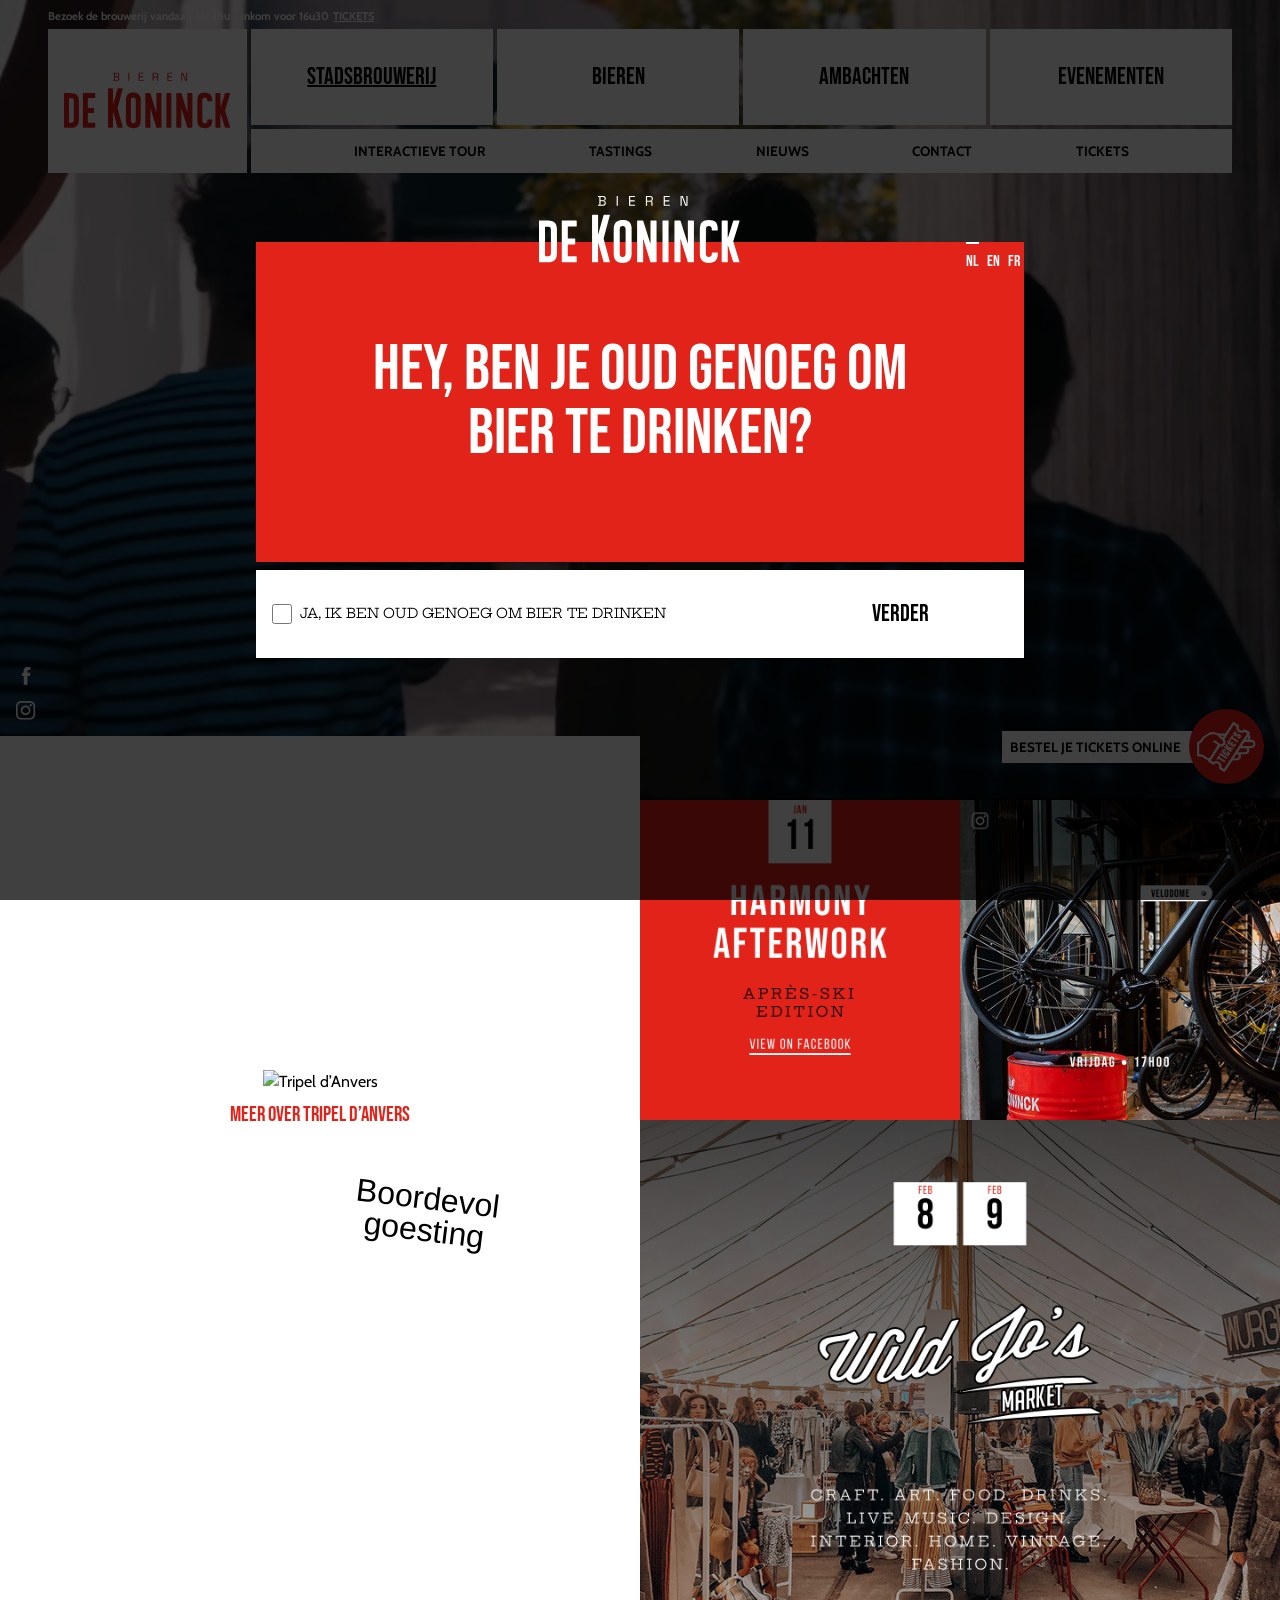
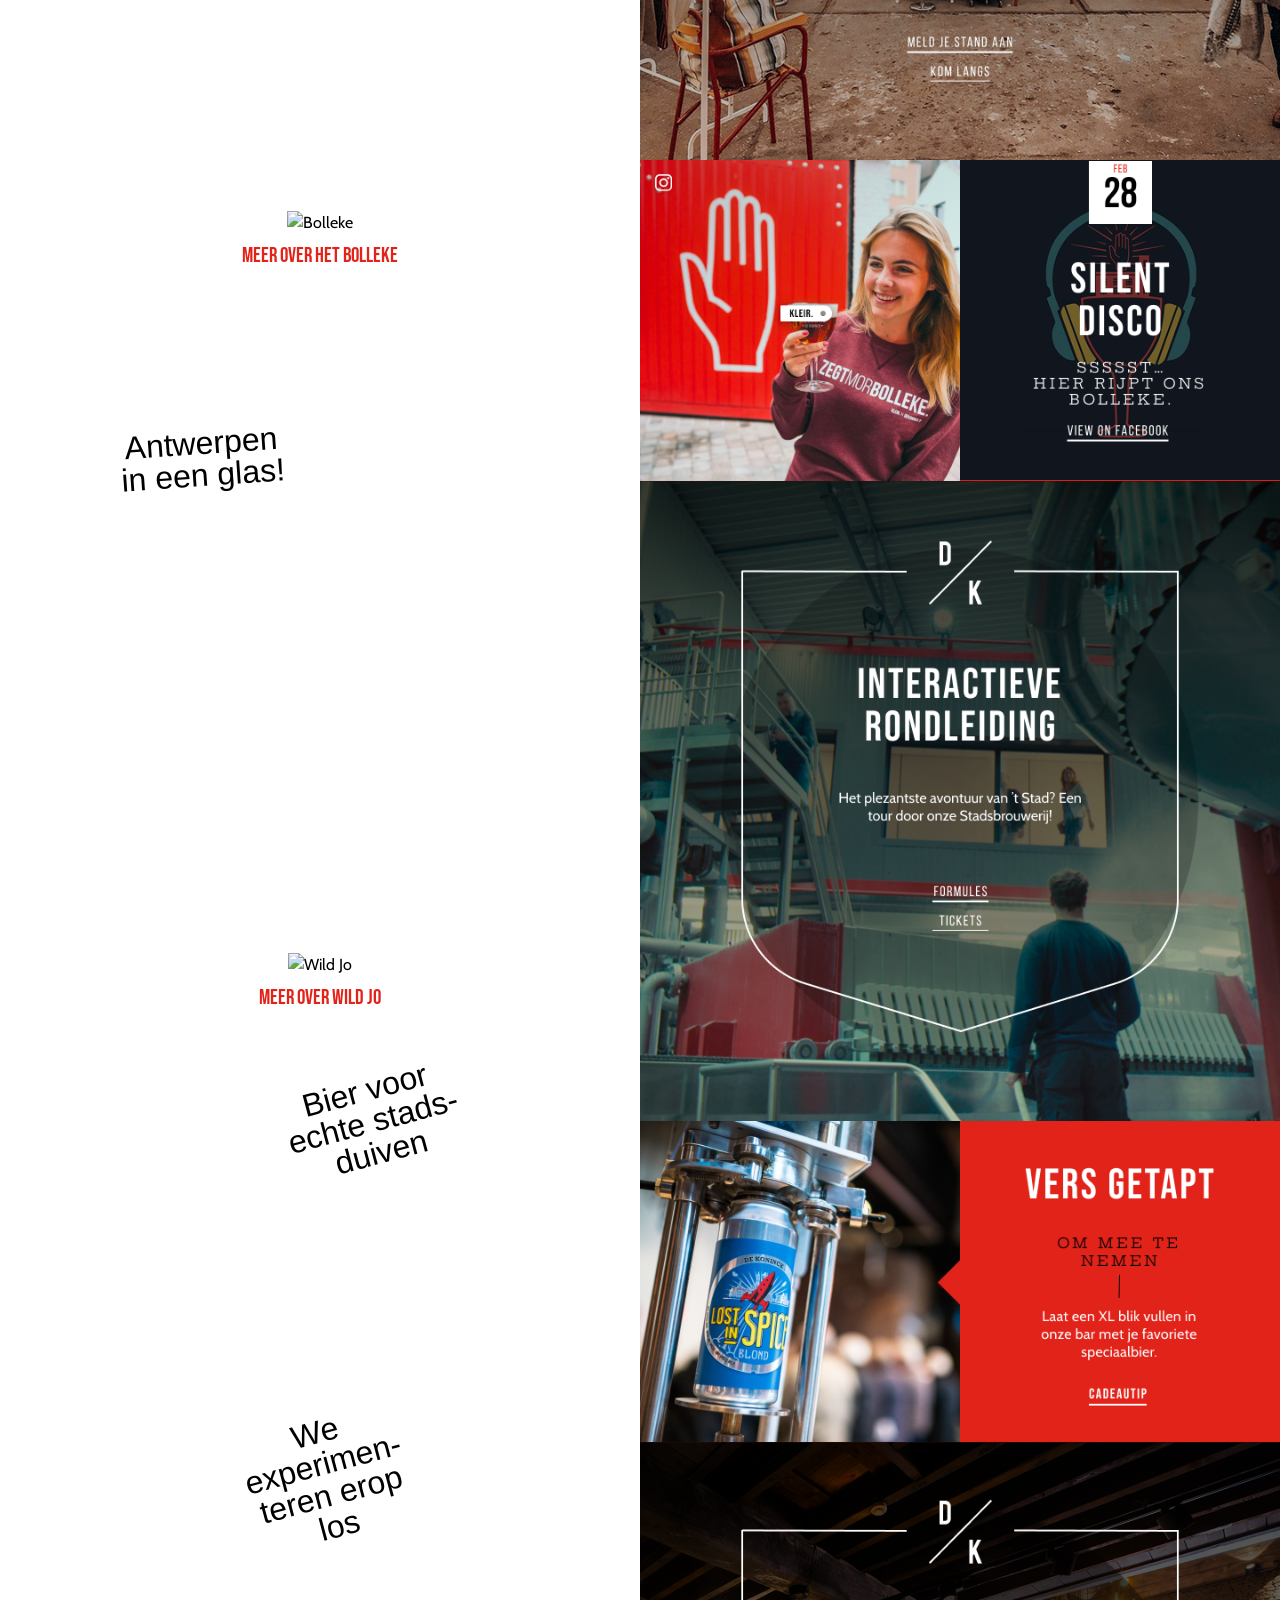
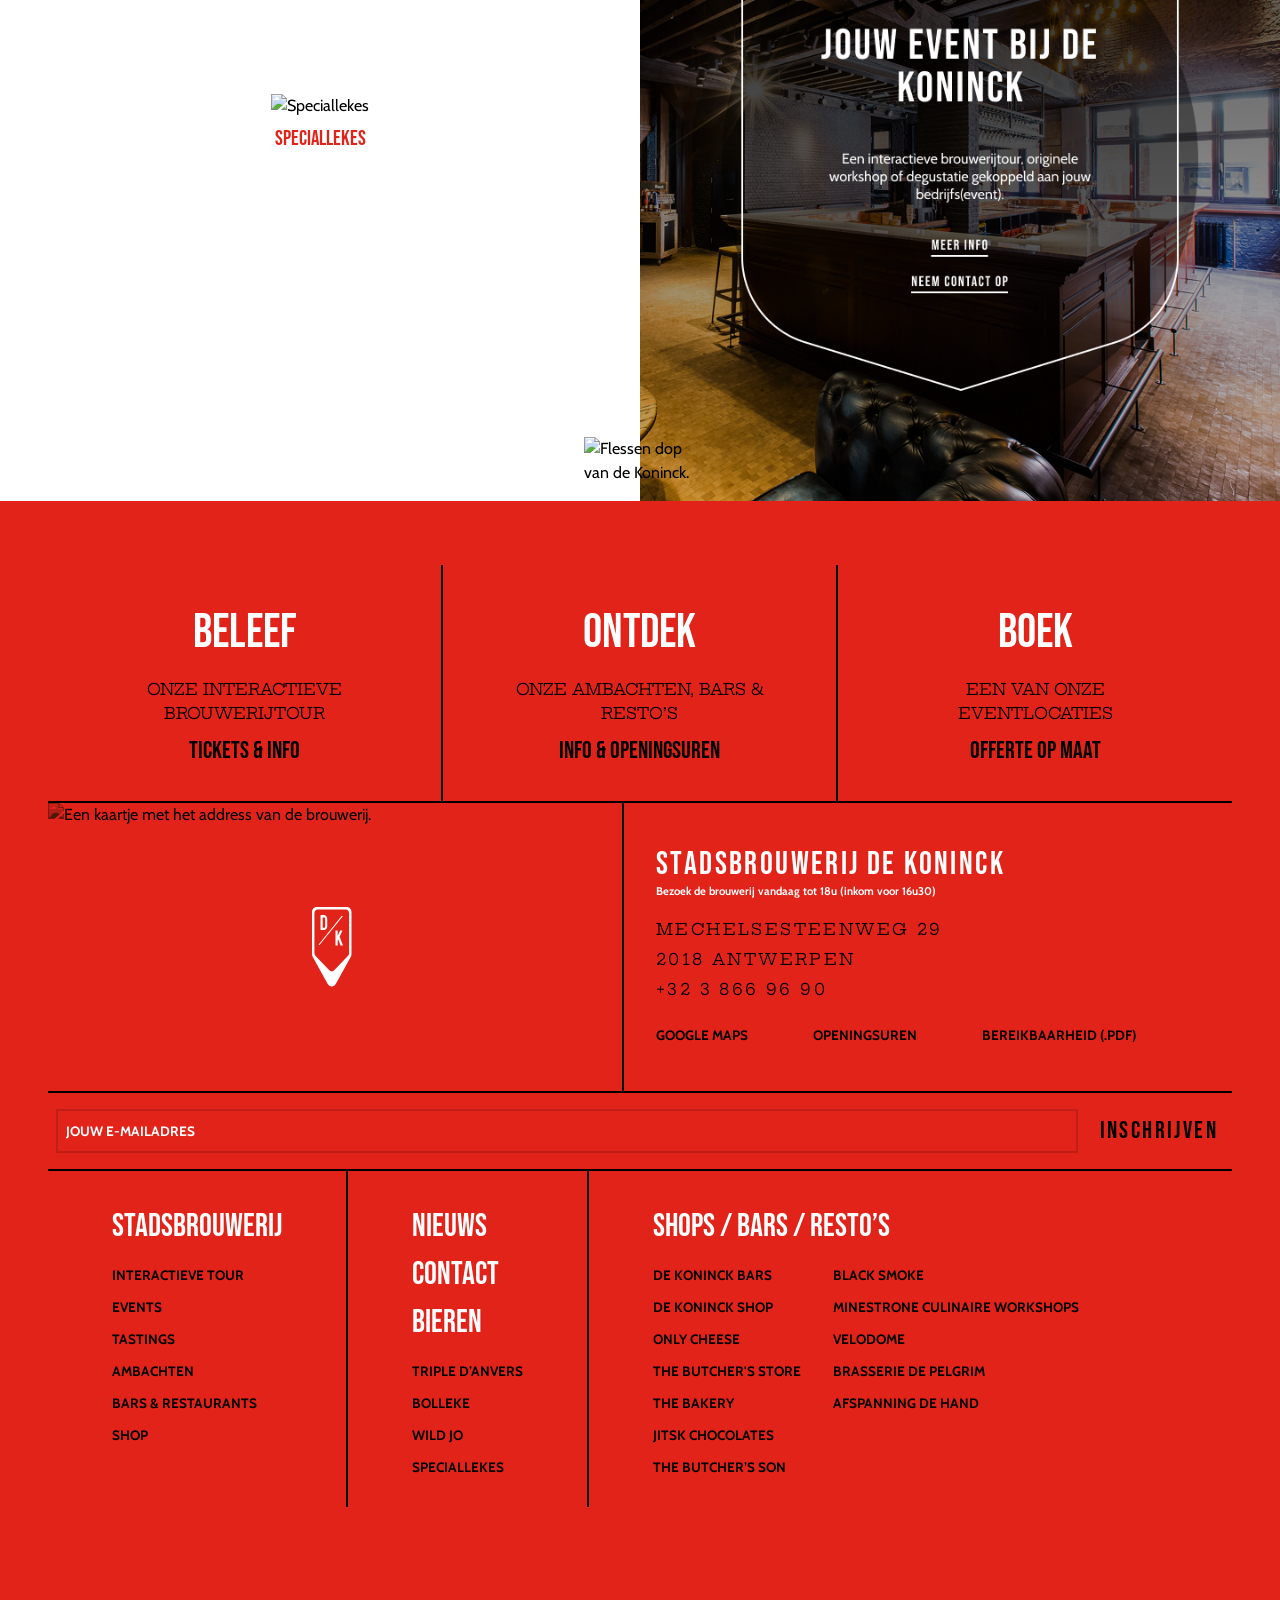
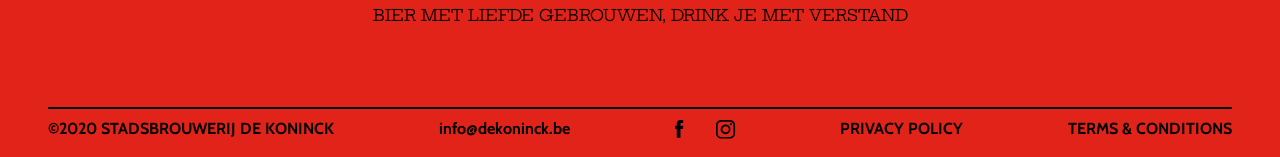
==== commit d1e608d8: "Changed and added alt text for images" ====
--- a/index.html
+++ b/index.html
@@ -403,13 +403,13 @@
       <div class="main__content">
         <div class="main__beers">
           <div class="beers__carousel">
-            <img src="static/images/components/carousel.png" alt="" />
+            <img src="static/images/components/carousel.png" alt="Een afbeelding van een carousel met de bieren." />
           </div>
           <ul class="beers__list beers__list--home">
             <li class="beers__item">
               <div class="beers__content">
                 <div class="beers__image">
-                  <img src="static/images/bieren/tripel-anvers.png" alt="item tripel d’anvers" />
+                  <img src="static/images/bieren/tripel-anvers.png" alt="Tripel d’Anvers" />
                   <p class="image__text image__text--tripel">Boordevol goesting</p>
                 </div>
                 <a class="beers__link" href="#">MEER OVER TRIPEL D’ANVERS</a>
@@ -418,7 +418,7 @@
             <li class="beers__item">
               <div class="beers__content">
                 <div class="beers__image">
-                  <img src="static/images/bieren/bolleke.png" alt="item bolleke" />
+                  <img src="static/images/bieren/bolleke.png" alt="Bolleke" />
                   <p class="image__text image__text--bolleke">Antwerpen in een glas!</p>
                 </div>
                 <a class="beers__link" href="bolleke.html">MEER OVER HET BOLLEKE</a>
@@ -427,7 +427,7 @@
             <li class="beers__item">
               <div class="beers__content">
                 <div class="beers__image">
-                  <img src="static/images/bieren/wild-jo.png" alt="item wild jo" />
+                  <img src="static/images/bieren/wild-jo.png" alt="Wild Jo" />
                   <p class="image__text image__text--jo">Bier voor echte stads- duiven</p>
                 </div>
                 <a class="beers__link" href="#">MEER OVER Wild Jo</a>
@@ -436,7 +436,7 @@
             <li class="beers__item">
               <div class="beers__content">
                 <div class="beers__image">
-                  <img src="static/images/bieren/speciallekes.png" alt="item speciallekes" />
+                  <img src="static/images/bieren/speciallekes.png" alt="Speciallekes" />
                   <p class="image__text image__text--speciallekes">We experimen- teren erop los</p>
                 </div>
                 <a class="beers__link" href="#">SPECIALLEKES</a>
@@ -446,46 +446,46 @@
           <ul class="beers__grid">
             <li class="beers__gridItem beers__gridItem--small">
               <picture class="gridItem__background">
-                <img src="static/images/backgrounds/events/desktop/home-event-1.png" alt="" />
+                <img src="static/images/backgrounds/events/desktop/home-event-1.png" alt="Een afbeelding van de Harmony Afterwork event." />
               </picture>
             </li>
             <li class="beers__gridItem beers__gridItem--small">
               <picture class="gridItem__background">
-                <img src="static/images/backgrounds/events/desktop/home-event-2.png" alt="" />
+                <img src="static/images/backgrounds/events/desktop/home-event-2.png" alt="Een afbeelding van de Velodome event." />
               </picture>
             </li>
             <li class="beers__gridItem beers__gridItem--big">
               <picture class="gridItem__background">
                 <source media="(max-width: calc(64rem - 1px))" srcset="static/images/backgrounds/events/mobile/home-event-3.png" type="image/png" />
-                <img src="static/images/backgrounds/events/desktop/home-event-3.png" alt="" />
+                <img src="static/images/backgrounds/events/desktop/home-event-3.png" alt="Een afbeelding van Wild Jo's market." />
               </picture>
             </li>
             <li class="beers__gridItem beers__gridItem--small">
               <picture class="gridItem__background">
-                <img src="static/images/backgrounds/events/desktop/home-event-4.png" alt="" />
+                <img src="static/images/backgrounds/events/desktop/home-event-4.png" alt="Een afbeelding van de Kleir event." />
               </picture>
             </li>
             <li class="beers__gridItem beers__gridItem--small">
               <picture class="gridItem__background">
-                <img src="static/images/backgrounds/events/desktop/home-event-5.png" alt="" />
+                <img src="static/images/backgrounds/events/desktop/home-event-5.png" alt="Een afbeelding van de silent disco event." />
               </picture>
             </li>
             <li class="beers__gridItem beers__gridItem--big">
               <picture class="gridItem__background">
                 <source media="(max-width: calc(64rem - 1px))" srcset="static/images/backgrounds/events/mobile/home-event-6.png" type="image/png" />
-                <img src="static/images/backgrounds/events/desktop/home-event-6.png" alt="" />
+                <img src="static/images/backgrounds/events/desktop/home-event-6.png" alt="Een afbeelding van de interactieve rondleiding." />
               </picture>
             </li>
             <li class="beers__gridItem beers__gridItem--long">
               <picture class="gridItem__background">
                 <source media="(max-width: calc(64rem - 1px))" srcset="static/images/backgrounds/events/mobile/home-event-7.png" type="image/png" />
-                <img src="static/images/backgrounds/events/desktop/home-event-7.png" alt="" />
+                <img src="static/images/backgrounds/events/desktop/home-event-7.png" alt="Een afbeelding voor cadeau tips." />
               </picture>
             </li>
             <li class="beers__gridItem beers__gridItem--big">
               <picture class="gridItem__background">
                 <source media="(max-width: calc(64rem - 1px))" srcset="static/images/backgrounds/events/mobile/home-event-8.png" type="image/png" />
-                <img src="static/images/backgrounds/events/desktop/home-event-8.png" alt="" />
+                <img src="static/images/backgrounds/events/desktop/home-event-8.png" alt="Een afbeelding om een event de boeken bij De Konick." />
               </picture>
             </li>
           </ul>
@@ -495,7 +495,7 @@
 
     <footer>
       <div class="footer-container">
-        <img class="footer__icon" src="static/images/Icons/bottlecap.svg" alt="Flessen dop van de Koninck" />
+        <img class="footer__icon" src="static/images/Icons/bottlecap.svg" alt="Flessen dop van de Koninck." />
         <ul class="menu">
           <li class="menu__item">
             <h2 class="menu__heading">BELEEF</h2>
@@ -516,7 +516,7 @@
         <ul class="address">
           <li class="address__item">
             <picture>
-              <img class="address__img" src="static/images/backgrounds/footer/map.png" alt="Een kaartje met het address van de brouwerij" />
+              <img class="address__img" src="static/images/backgrounds/footer/map.png" alt="Een kaartje met het address van de brouwerij." />
             </picture>
             <img class="address__pointer" src="static/images/Icons/map-pointer.svg" alt="Icoontje voor het address aan te duiden." />
           </li>
--- a/static/css/navigation.css
+++ b/static/css/navigation.css
@@ -202,8 +202,7 @@
 }
 
 .nav--active .header__copyright {
-  padding-top: 1rem;
-  padding-bottom: 0.5rem;
+  padding: 1rem 0;
 
   display: flex;
   flex-direction: column;
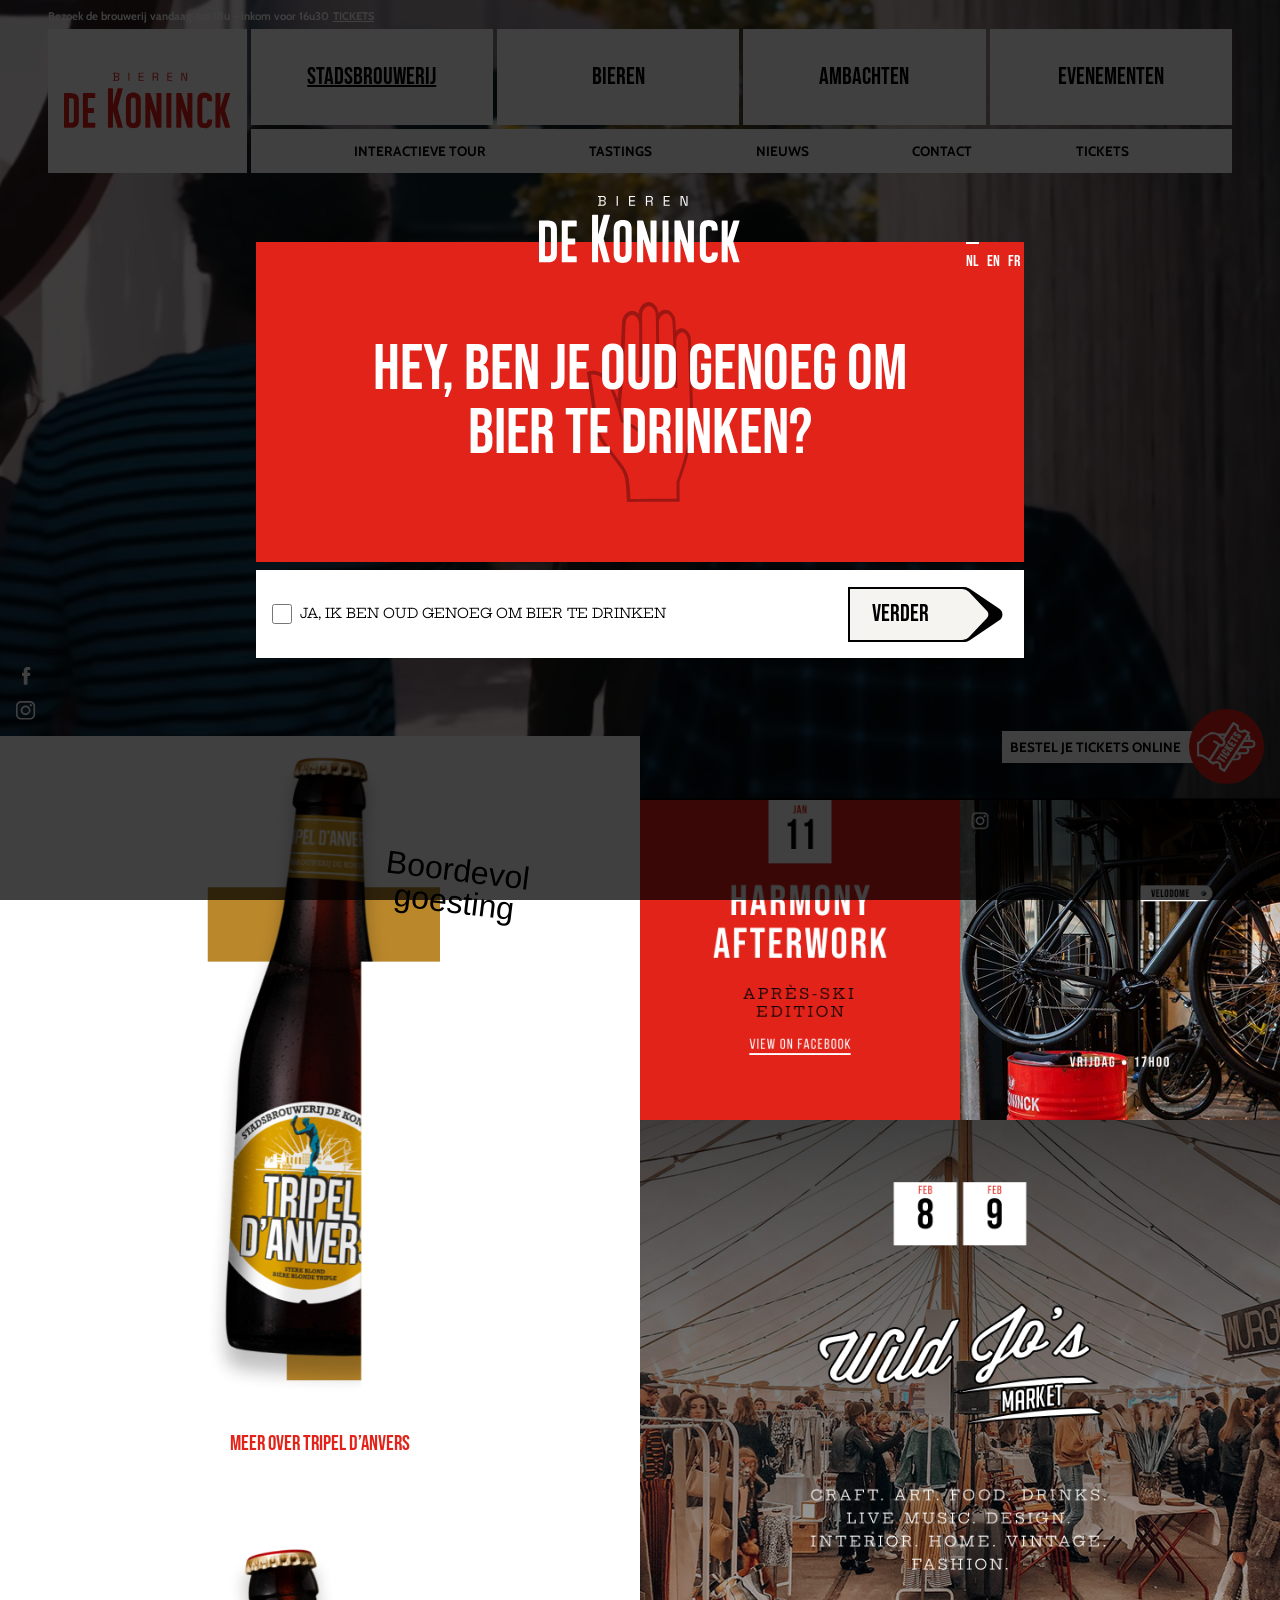
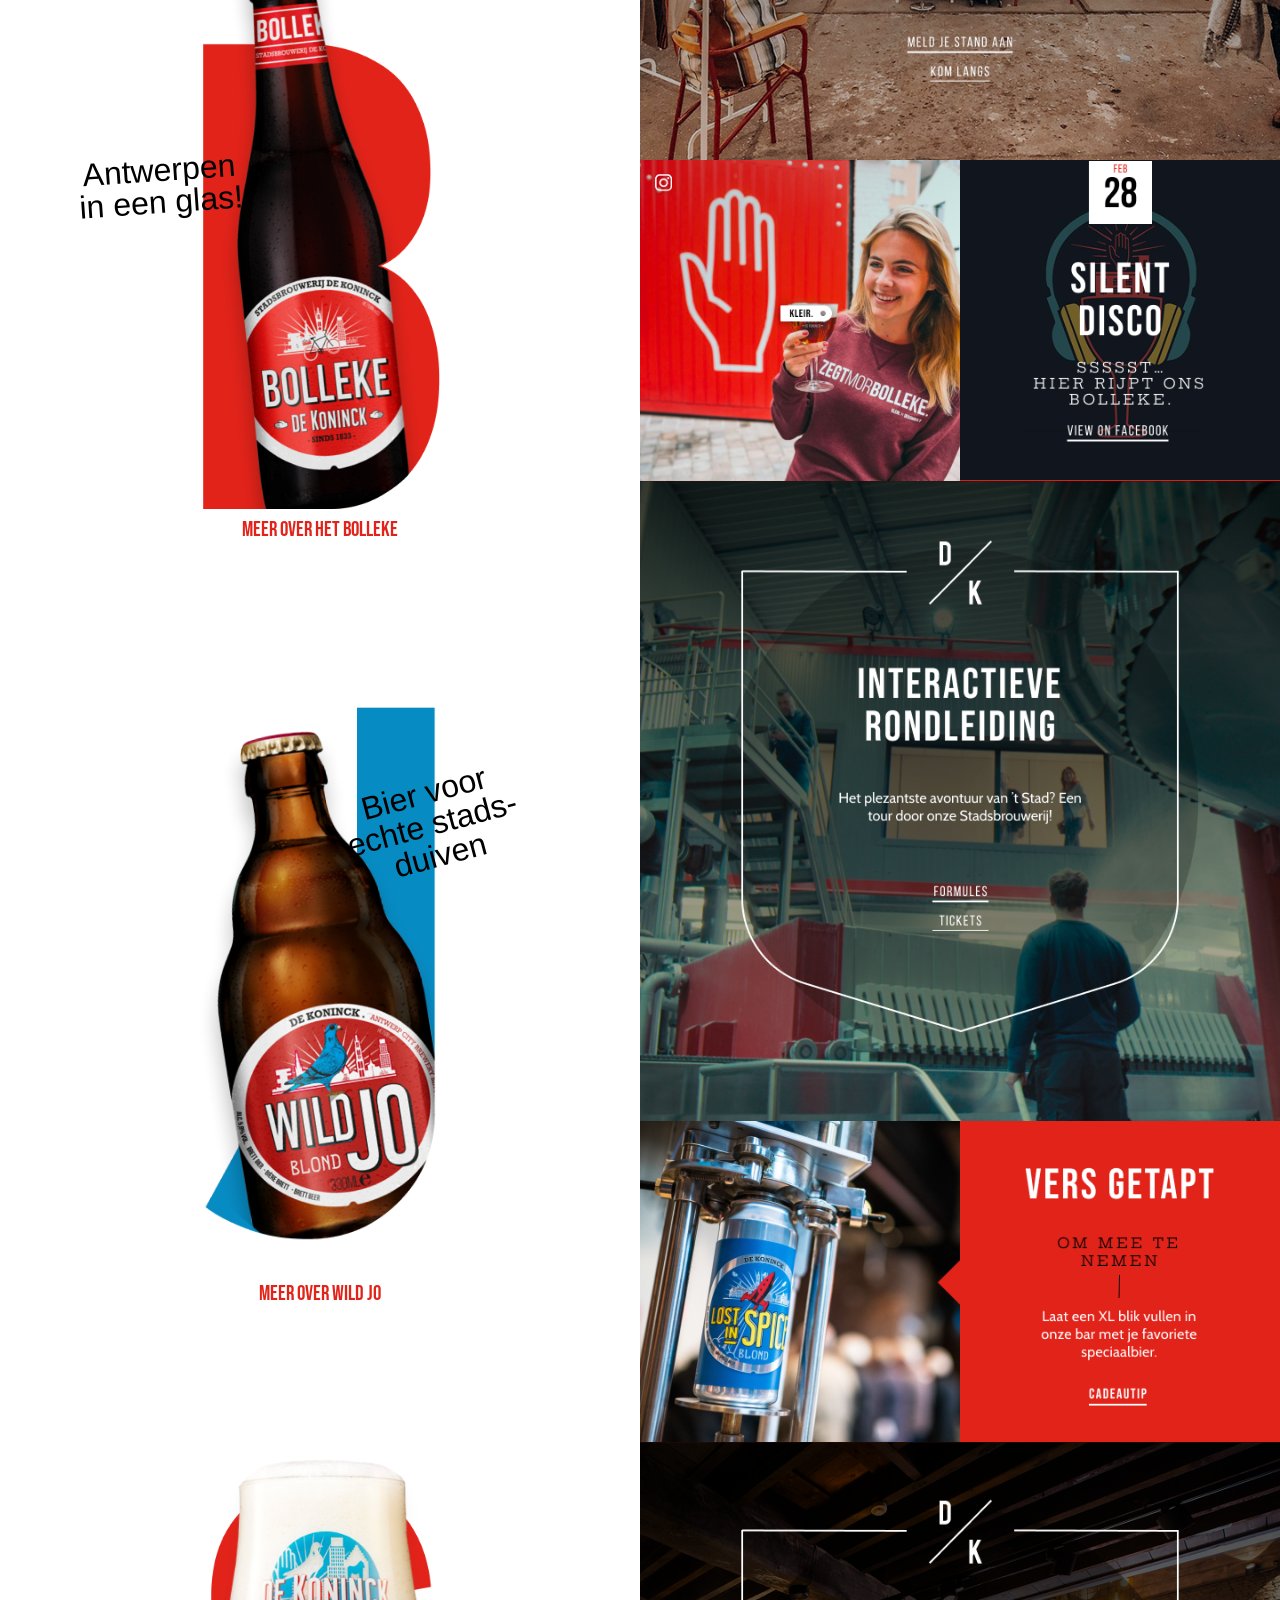
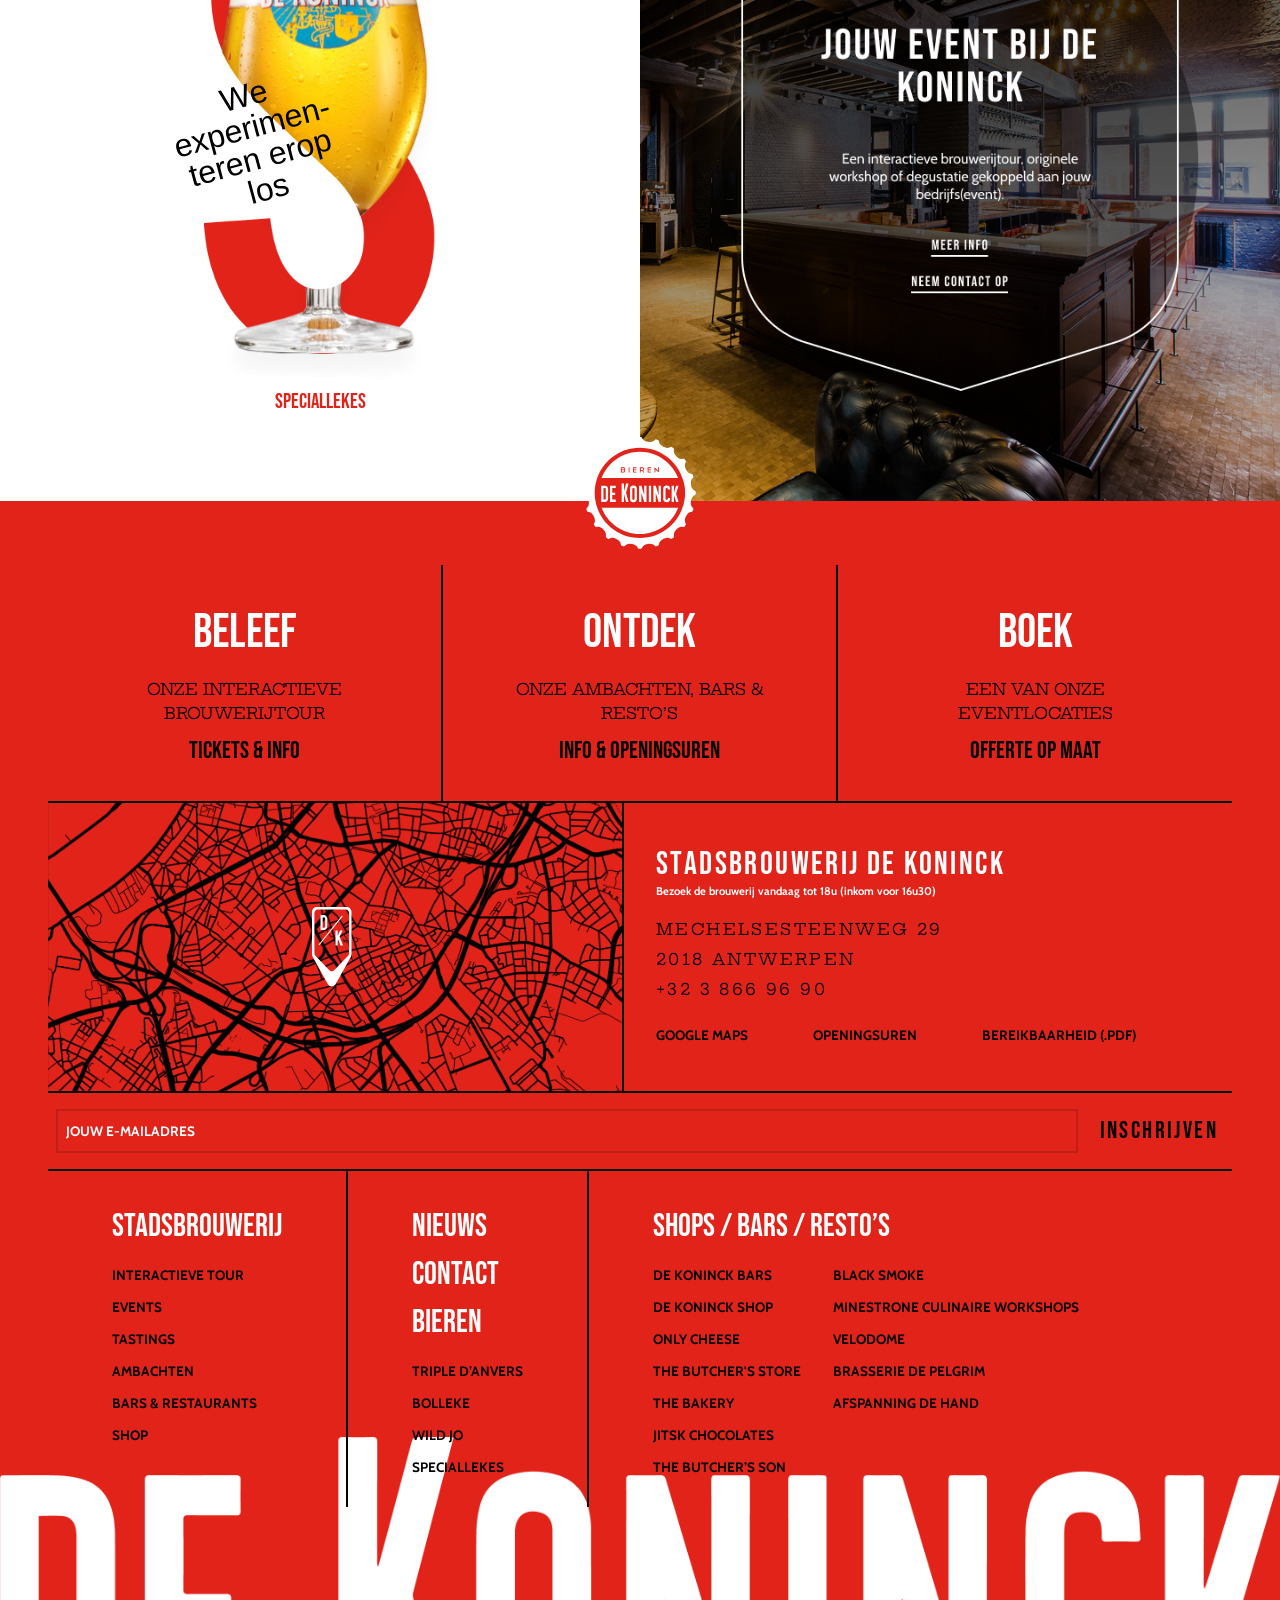
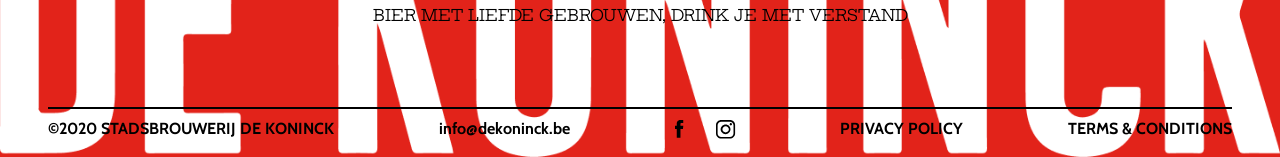
==== commit cb6b7871: "Fixed footer file paths" ====
--- a/index.html
+++ b/index.html
@@ -495,7 +495,7 @@
 
     <footer>
       <div class="footer-container">
-        <img class="footer__icon" src="static/images/Icons/bottlecap.svg" alt="Flessen dop van de Koninck." />
+        <img class="footer__icon" src="static/images/icons/bottlecap.svg" alt="Flessen dop van de Koninck." />
         <ul class="menu">
           <li class="menu__item">
             <h2 class="menu__heading">BELEEF</h2>
@@ -518,7 +518,7 @@
             <picture>
               <img class="address__img" src="static/images/backgrounds/footer/map.png" alt="Een kaartje met het address van de brouwerij." />
             </picture>
-            <img class="address__pointer" src="static/images/Icons/map-pointer.svg" alt="Icoontje voor het address aan te duiden." />
+            <img class="address__pointer" src="static/images/icons/map-pointer.svg" alt="Icoontje voor het address aan te duiden." />
           </li>
           <li class="address__item">
             <div class="address__title">
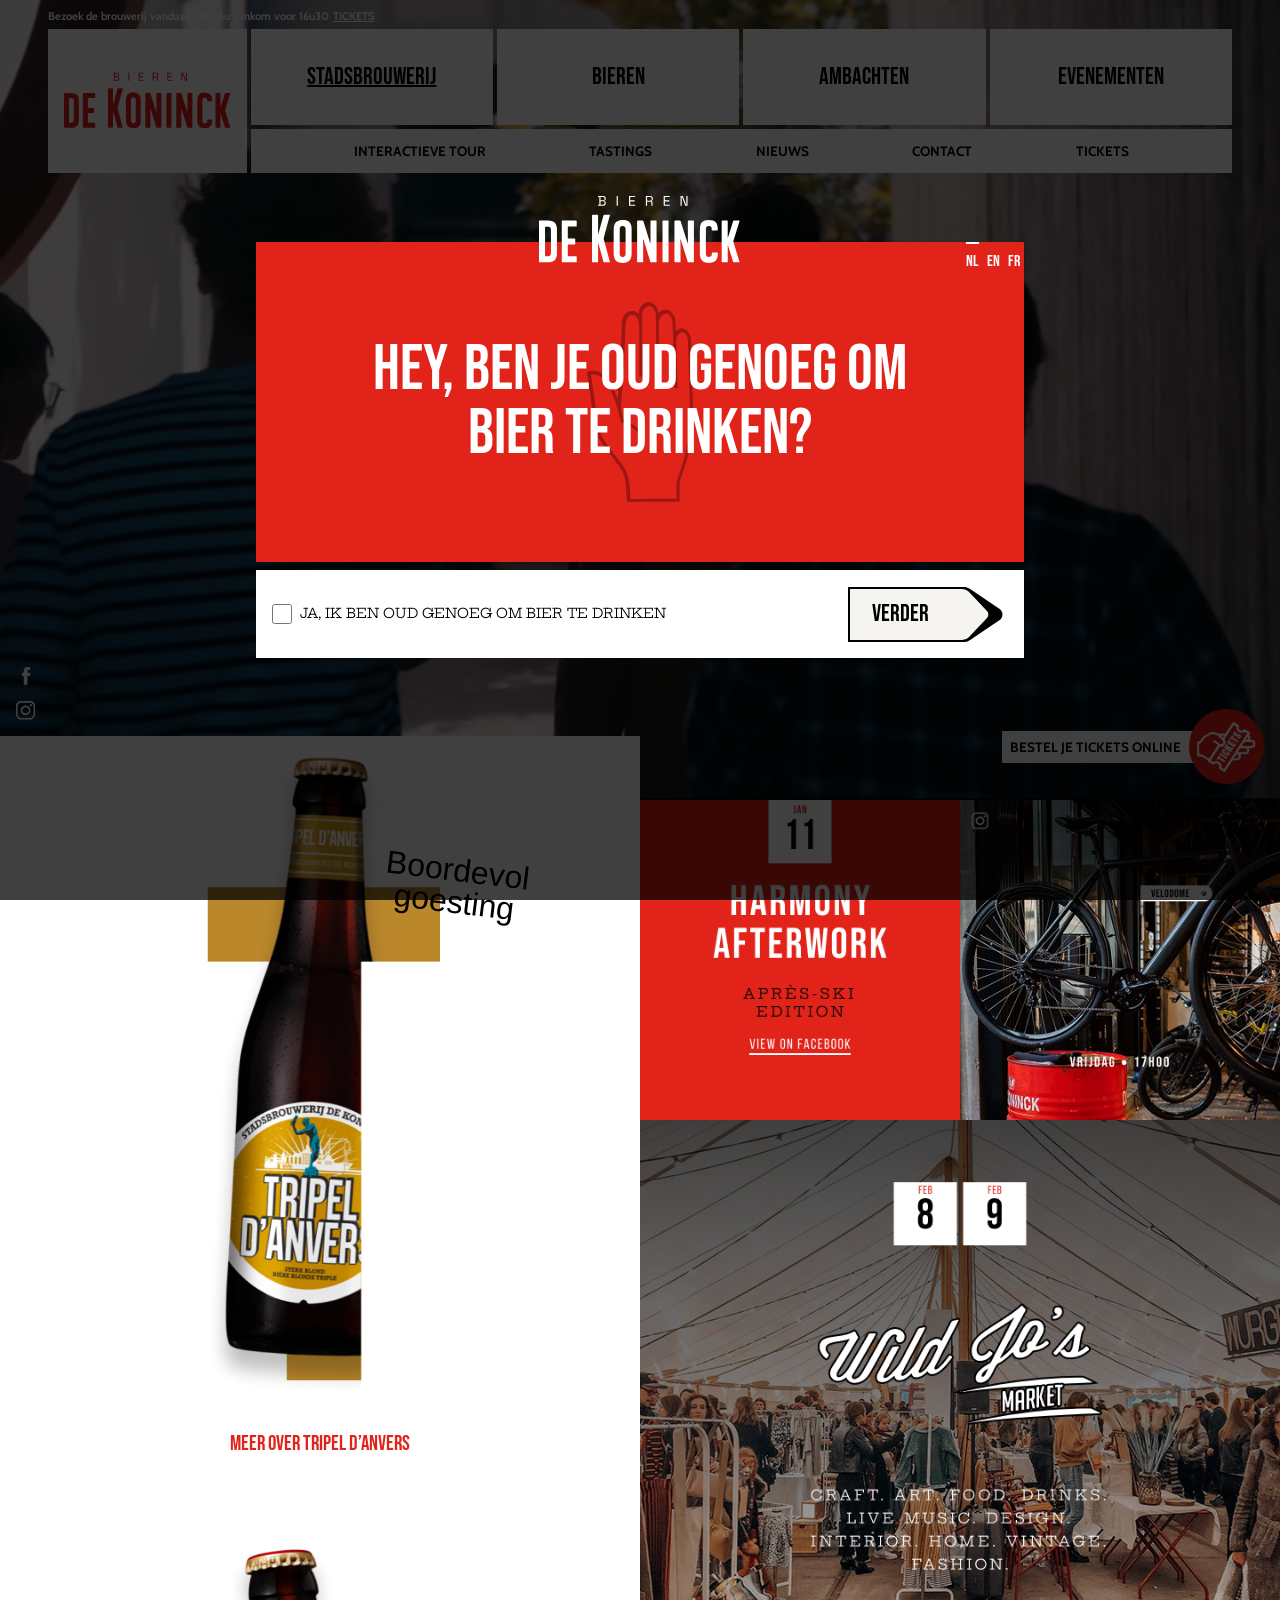
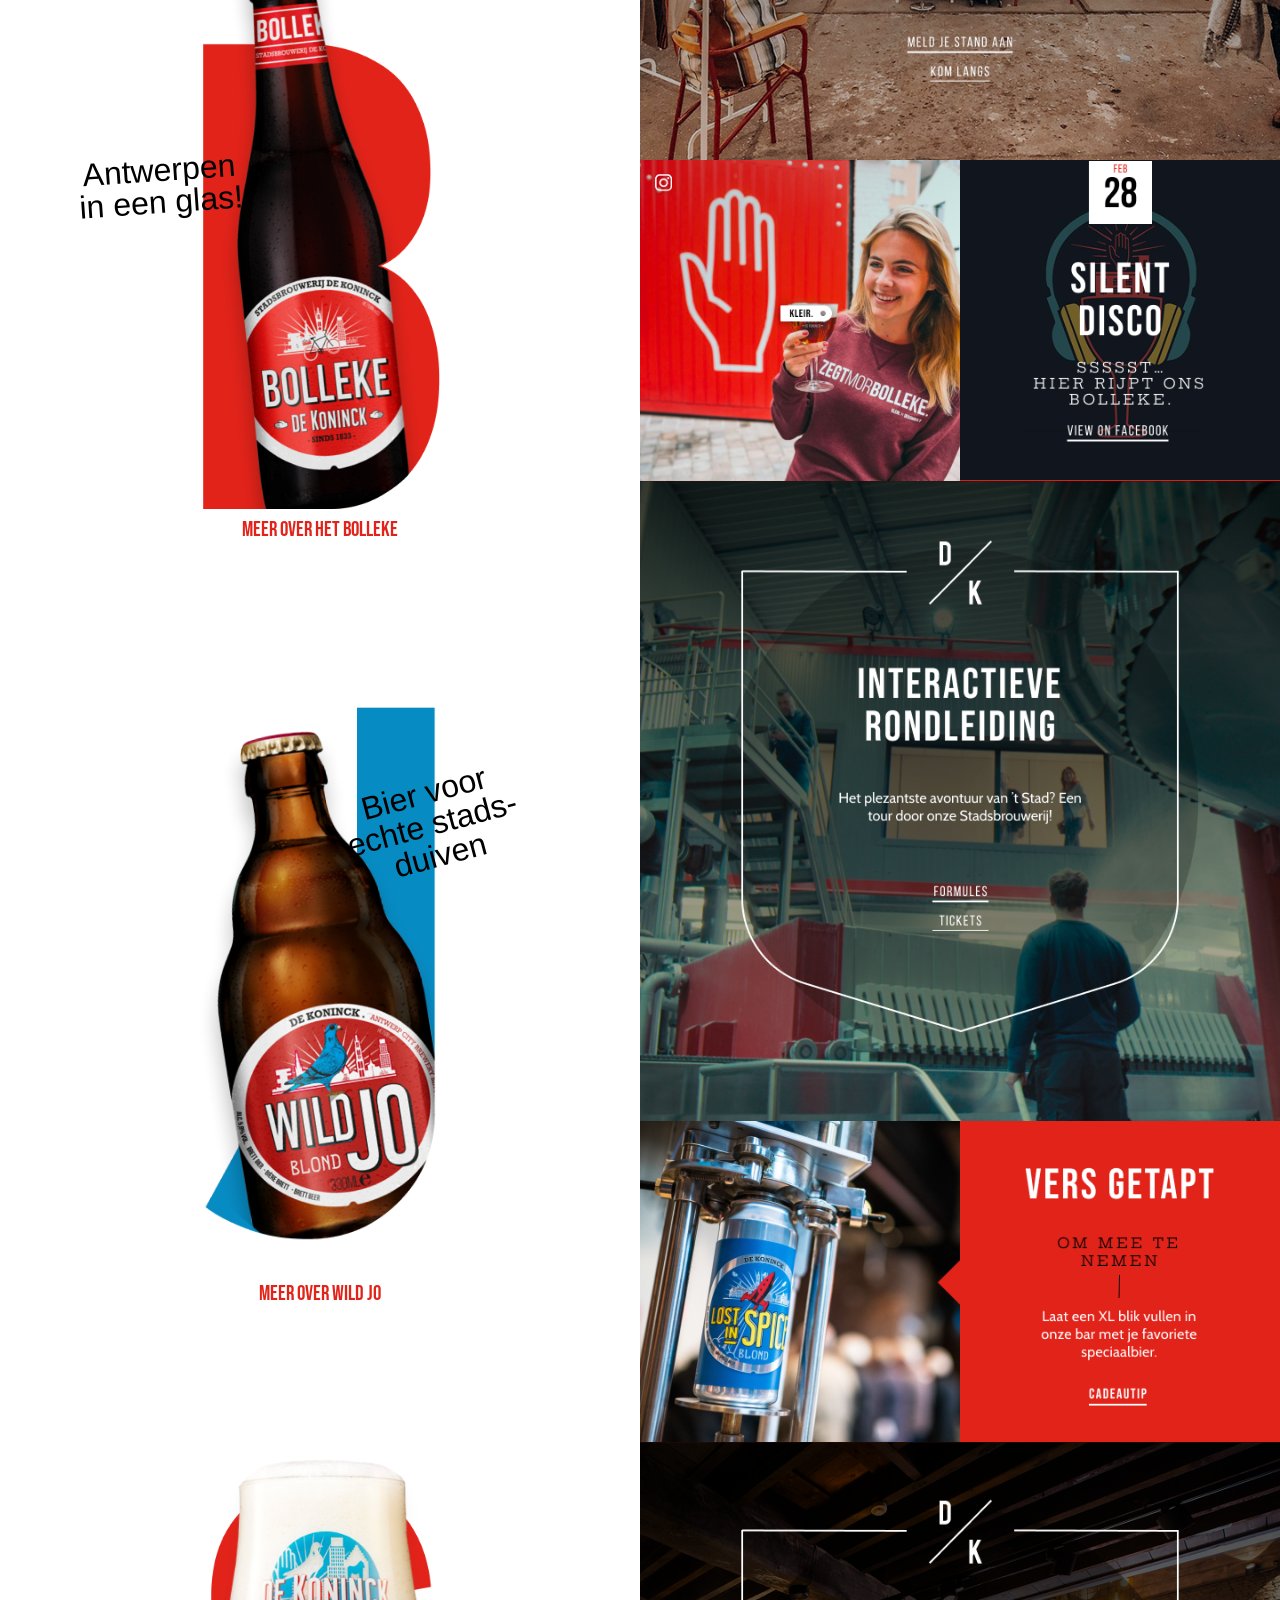
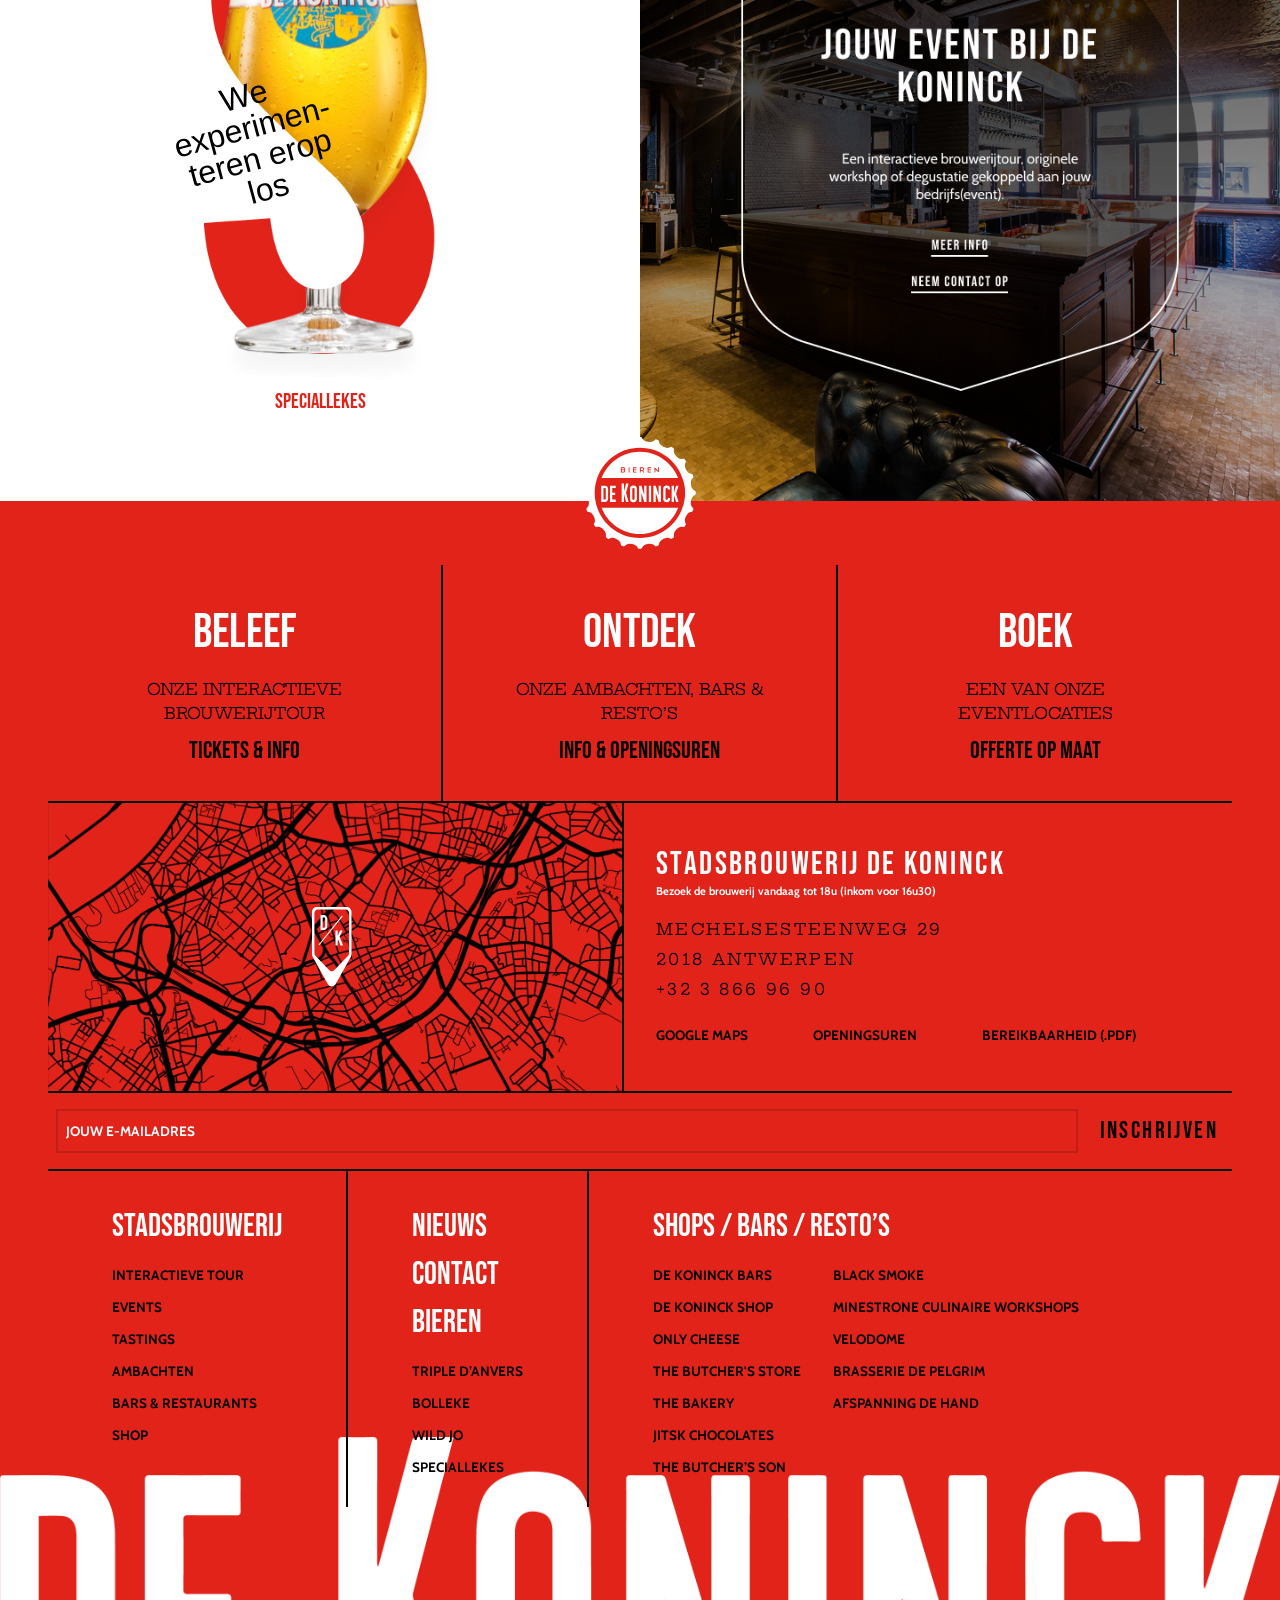
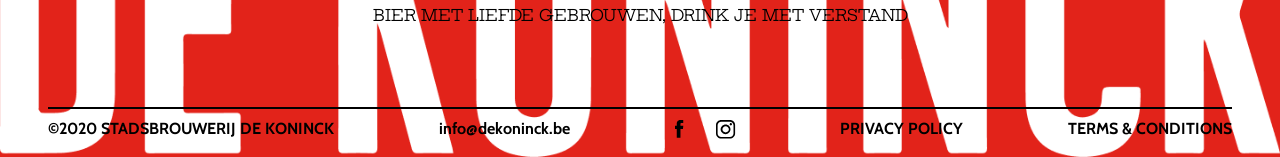
==== commit 1c0fcdd7: "Merged all css files into 1 big css file" ====
--- a/index.html
+++ b/index.html
@@ -10,11 +10,7 @@
       href="https://fonts.googleapis.com/css2?family=Bebas+Neue&family=Cabin:ital,wght@0,400..700;1,400..700&family=Hepta+Slab:wght@1..900&family=Permanent+Marker&display=swap"
       rel="stylesheet" />
     <link rel="stylesheet" href="static/css/reset.css" />
-    <link rel="stylesheet" href="static/css/variables.css" />
     <link rel="stylesheet" href="static/css/style.css" />
-    <link rel="stylesheet" href="static/css/navigation.css" />
-    <link rel="stylesheet" href="static/css/hero.css" />
-    <link rel="stylesheet" href="static/css/footer.css" />
     <title>Homepage</title>
   </head>
   <body>
--- a/static/css/style.css
+++ b/static/css/style.css
@@ -1,3 +1,41 @@
+:root {
+  --font-primary: "Cabin", sans-serif;
+  --font-heading-1: "Bebas Neue", sans-serif;
+  --font-heading-2: "Hepta Slab", sans-serif;
+  --font-scripts: "Permanent Marker", sans-serif;
+
+  --font-weight-normal: 400;
+  --font-weight-bold: 700;
+
+  --font-size-normal: 1rem;
+  --font-size-semi-small: 0.85rem;
+  --font-size-small: 0.7rem;
+  --font-size-semi-large: 1.5rem;
+  --font-size-large: 2rem;
+  --font-size-xl: 3rem;
+  --font-size-xxl: 4rem;
+  --font-size-xxxl: 10rem;
+  --font-size-giant: 35rem;
+
+  --color-orange-primary: #e2231a;
+  --color-orange-border: #bf1f17;
+  --color-orange-dark: #9c1612;
+  --color-white-primary: #ffffff;
+  --color-white-antique: #f5f4f0;
+  --color-white-ivory: #ebe8dd;
+  --color-black-primary: #000000;
+  --color-black-transparent: #00000091;
+
+  --container-width-large: 75rem;
+  --container-width-normal: 50rem;
+  --container-width-small: 30rem;
+
+  --padding-container: 1rem 0.5rem;
+
+  --margin-container: 0 auto;
+}
+
+/* Generic */
 body {
   font-family: var(--font-primary);
 }
@@ -186,6 +224,427 @@
   cursor: pointer;
 }
 
+/* Navigation */
+header {
+  background-color: transparent;
+  padding: 0.5rem 0.5rem 0 0.5rem;
+  max-width: var(--container-width-large);
+  margin: var(--margin-container);
+
+  display: flex;
+  flex-direction: column;
+  gap: 0.25rem;
+
+  z-index: 2;
+  position: absolute;
+  left: 0;
+  right: 0;
+  top: 0;
+}
+
+.body--static header {
+  background-color: var(--color-orange-primary);
+}
+
+.top {
+  display: flex;
+  justify-content: space-between;
+}
+
+.top__text {
+  color: var(--color-white-primary);
+
+  font-family: var(--font-primary);
+  font-weight: var(--font-weight-bold);
+  font-size: var(--font-size-small);
+
+  display: flex;
+  flex-direction: column;
+  gap: 0.25rem;
+}
+
+.body--static .top__text {
+  color: var(--color-orange-primary);
+}
+
+.top__text > span {
+  font-weight: var(--font-weight-normal);
+}
+
+.top__text > a {
+  display: none;
+}
+
+.top__button {
+  background-color: var(--color-white-primary);
+  padding: 0.5rem;
+  border: none;
+
+  display: flex;
+  justify-content: center;
+  align-items: center;
+  gap: 0.5rem;
+}
+
+.button__text {
+  color: var(--color-black-primary);
+  font-family: var(--font-heading-1);
+  font-weight: var(--font-weight-normal);
+  font-size: var(--font-size-normal);
+  text-transform: uppercase;
+}
+
+/* Navigation */
+.nav {
+  display: flex;
+  flex-direction: column;
+}
+
+.nav--active {
+  overflow: scroll;
+  height: calc(100vh - 3rem);
+  background-color: var(--color-black-primary);
+}
+
+.nav__logo {
+  background-color: var(--color-white-primary);
+  padding: 1.65rem;
+  height: 7.5rem;
+
+  display: flex;
+  justify-content: center;
+  align-items: center;
+}
+
+.nav--active .nav__logo {
+  background-color: var(--color-orange-primary);
+  border: 1px solid var(--color-white-primary);
+  border-bottom: none;
+}
+
+.nav--active .nav__logo path {
+  fill: var(--color-white-primary);
+}
+
+.nav__primary {
+  display: none;
+}
+
+.nav--active .nav__primary {
+  display: flex;
+  flex-direction: column;
+  gap: 1.5rem;
+
+  border: 1px solid var(--color-white-primary);
+  padding: 1rem 0.5rem;
+}
+
+.primary__item {
+  display: flex;
+  flex-direction: column;
+  justify-content: center;
+  align-items: flex-start;
+  gap: 1.25rem;
+}
+
+.primary__link {
+  color: var(--color-orange-primary);
+  font-family: var(--font-heading-1);
+  font-weight: var(--font-weight-normal);
+  font-size: var(--font-size-semi-large);
+  text-transform: uppercase;
+  line-height: normal;
+}
+
+.primary__item--active .primary__link {
+  text-decoration: underline;
+  text-decoration-thickness: 2px;
+}
+
+.nav__secondary {
+  display: none;
+}
+
+.nav--active .nav__secondary {
+  display: flex;
+  flex-direction: column;
+  gap: 0.5rem;
+
+  padding-left: 1.25rem;
+}
+
+.secondary__link {
+  color: var(--color-white-primary);
+  font-family: var(--font-primary);
+  font-weight: var(--font-weight-bold);
+  font-size: var(--font-size-semi-small);
+  text-transform: uppercase;
+  line-height: normal;
+}
+
+.secondary__link:hover,
+.secondary__link--active {
+  text-decoration: underline;
+  text-decoration-thickness: 2px;
+}
+
+.nav__tertiary {
+  display: none;
+}
+
+.nav--active .nav__tertiary {
+  display: flex;
+  align-items: center;
+  width: 100%;
+}
+
+.tertiary__item {
+  border: 1px solid var(--color-white-primary);
+  border-top: none;
+  height: 4.5rem;
+  width: 100%;
+
+  display: flex;
+  justify-content: center;
+  align-items: center;
+}
+
+.tertiary__item--social {
+  width: 6rem;
+}
+
+.tertiary__link {
+  color: var(--color-white-primary);
+  font-family: var(--font-primary);
+  font-weight: var(--font-weight-bold);
+  font-size: var(--font-size-semi-small);
+  text-transform: uppercase;
+  line-height: normal;
+}
+
+.header__copyright {
+  display: none;
+}
+
+.nav--active .header__copyright {
+  padding: 1rem 0;
+
+  display: flex;
+  flex-direction: column;
+  justify-content: center;
+  align-items: center;
+  gap: 0.25rem;
+
+  border-left: 1px solid var(--color-white-primary);
+  border-right: 1px solid var(--color-white-primary);
+}
+
+.header__copyright .copyright__link {
+  color: var(--color-white-primary);
+  font-family: var(--font-primary);
+  font-weight: var(--font-weight-bold);
+  font-size: var(--font-size-small);
+  text-transform: uppercase;
+  line-height: normal;
+}
+
+/* Hero */
+.hero {
+  background-color: var(--color-orange-primary);
+  height: var(--container-width-normal);
+  width: 100%;
+
+  position: relative;
+}
+
+.hero--details {
+  height: 100%;
+  padding: var(--padding-container);
+  padding-top: 10rem;
+}
+
+.hero__introduction {
+  max-width: calc(var(--container-width-large) - 1rem);
+  margin: var(--margin-container);
+
+  border: 2px solid var(--color-white-primary);
+  border-bottom: none;
+  border-top: none;
+
+  display: flex;
+  flex-direction: column;
+  justify-content: center;
+  align-items: center;
+  gap: 1rem;
+
+  position: relative;
+}
+
+.introduction__title {
+  width: 99vw;
+  aspect-ratio: 3/1;
+
+  display: flex;
+  align-items: center;
+  justify-content: center;
+
+  background-image: url(../images/backgrounds/hero/bolleke.png);
+  background-repeat: no-repeat;
+  background-position: center;
+  background-size: contain;
+}
+
+.introduction__title h2 {
+  text-align: center;
+  font-size: var(--font-size-large);
+  font-family: var(--font-heading-2);
+  font-weight: var(--font-weight-normal);
+  text-transform: uppercase;
+
+  padding: 0 4.5rem;
+  width: 25rem;
+}
+
+.introduction__image {
+  width: 13.5rem;
+  height: 22.5rem;
+}
+
+.introduction__opening {
+  color: #000;
+  text-align: center;
+  font-family: var(--font-heading-2);
+  font-size: var(--font-size-normal);
+  font-weight: 400;
+
+  padding: var(--padding-container);
+  padding-bottom: 1rem;
+}
+
+.hero__description {
+  padding: 0.5rem 1rem;
+  max-width: calc(var(--container-width-large) - 1rem);
+  margin: var(--margin-container);
+
+  background-color: var(--color-white-primary);
+  font-family: var(--font-primary);
+
+  position: relative;
+}
+
+.hero__description h3 {
+  color: var(--color-orange-primary);
+  font-size: var(--font-size-small);
+  font-weight: var(--font-weight-bold);
+  text-transform: uppercase;
+  line-height: normal;
+
+  padding-bottom: 0.25rem;
+}
+
+.hero__description p {
+  font-size: var(--font-size-semi-small);
+  line-height: 1.25rem;
+
+  padding-bottom: 1.75rem;
+}
+
+.description__image {
+  margin-bottom: -2.75rem;
+}
+
+.hero__content {
+  display: flex;
+  flex-direction: column;
+  justify-content: center;
+  align-items: center;
+
+  z-index: 1;
+}
+
+.hero__content--index {
+  position: absolute;
+  top: calc(50% - 7.25rem);
+  right: 0;
+  left: 0;
+
+  gap: 3rem;
+}
+
+.hero__content--bieren {
+  position: absolute;
+  top: 50%;
+  right: 0;
+  left: 0;
+
+  gap: 0;
+}
+
+.hero__content--kalender {
+  position: absolute;
+  top: 50%;
+  right: 0;
+  left: 0;
+
+  gap: 1rem;
+}
+
+.hero__link {
+  text-align: center;
+  color: var(--color-white-primary);
+  -webkit-text-stroke-color: var(--color-black-primary);
+  text-transform: uppercase;
+
+  display: flex;
+  flex-direction: column;
+  gap: 1rem;
+}
+
+.hero__title {
+  color: var(--color-white-primary);
+  -webkit-text-stroke-width: 2px;
+  -webkit-text-stroke-color: #000;
+  font-family: var(--font-heading-1);
+  font-size: 4.5rem;
+  font-style: normal;
+  font-weight: 400;
+  letter-spacing: 0.125rem;
+  text-transform: uppercase;
+}
+
+.link__text {
+  width: 12.5rem;
+}
+
+.link__text--small {
+  -webkit-text-stroke-width: 0.5px;
+  font-family: var(--font-heading-2);
+  font-size: var(--font-size-normal);
+  line-height: normal;
+}
+
+.link__text--big {
+  -webkit-text-stroke-width: 1px;
+  font-family: var(--font-heading-1);
+  font-size: var(--font-size-large);
+  line-height: normal;
+}
+
+.hero__socials {
+  display: none;
+}
+
+.hero__tickets {
+  display: none;
+}
+
+.hero__background,
+.hero__background img {
+  object-fit: cover;
+  height: 100%;
+  width: 100%;
+}
+
 /* Main */
 main {
   background-color: var(--color-white-antique);
@@ -773,7 +1232,287 @@
   color: var(--color-white-ivory);
 }
 
+/* Footer */
+footer {
+  background-color: var(--color-orange-primary);
+  background-image: url("../images/backgrounds/footer/dekoninck.png");
+  background-repeat: no-repeat;
+  background-position: bottom;
+  background-size: contain;
+  position: relative;
+}
+
+.footer-container {
+  max-width: var(--container-width-large);
+  padding: var(--padding-container);
+  margin: var(--margin-container);
+}
+
+.footer__icon {
+  width: 7rem;
+  aspect-ratio: 1/1;
+
+  position: absolute;
+  top: -4rem;
+  left: calc(50% - 3.5rem);
+}
+
+.menu {
+  margin-top: 3rem;
+
+  display: flex;
+  flex-direction: column;
+  justify-content: space-between;
+  text-align: center;
+}
+
+.menu__item {
+  width: 100%;
+  padding: 2rem 4rem;
+
+  display: flex;
+  flex-direction: column;
+  gap: 0.5rem;
+
+  border-bottom: 2px solid var(--color-black-primary);
+}
+
+.menu__heading {
+  color: var(--color-white-primary);
+  font-family: var(--font-heading-1);
+  font-size: var(--font-size-xl);
+  text-transform: uppercase;
+  font-style: normal;
+  font-weight: 400;
+}
+
+.menu__text {
+  color: var(--color-black-primary);
+  font-family: var(--font-heading-2);
+  font-size: var(--font-size-normal);
+  text-transform: uppercase;
+}
+
+.menu__link {
+  color: var(--color-black-primary);
+  font-family: var(--font-heading-1);
+  font-size: var(--font-size-semi-large);
+  text-transform: uppercase;
+}
+
+.menu__link:hover {
+  text-decoration: underline;
+  text-decoration-thickness: 2px;
+}
+
+.address {
+  display: flex;
+  flex-direction: column;
+  text-align: center;
+  gap: 0.75rem;
+}
+
+.address__item {
+  width: 100%;
+
+  display: flex;
+  flex-direction: column;
+  gap: 1rem;
+
+  position: relative;
+}
+
+.address__img {
+  width: 100%;
+  height: 18rem;
+  object-fit: cover;
+  object-position: center;
+  mix-blend-mode: multiply;
+}
+
+.address__pointer {
+  height: 5rem;
+
+  position: absolute;
+  top: calc(50% - 2.5rem);
+  left: calc(50% - 1.5rem);
+}
+
+.address__heading {
+  color: var(--color-white-primary);
+  font-weight: var(--font-weight-normal);
+  font-family: var(--font-heading-1);
+  font-size: var(--font-size-large);
+  text-transform: uppercase;
+  letter-spacing: 0.15rem;
+  line-height: normal;
+}
+
+.address__subheading {
+  color: var(--color-white-primary);
+  font-weight: var(--font-weight-bold);
+  font-size: var(--font-size-small);
+  line-height: normal;
+}
+
+.address__text {
+  color: var(--color-black-primary);
+  font-family: var(--font-heading-2);
+  font-size: var(--font-size-normal);
+  font-weight: var(--font-weight-normal);
+  line-height: 1.875rem;
+  text-transform: uppercase;
+  letter-spacing: 0.15rem;
+}
+
+.adress__cta {
+  display: flex;
+  flex-direction: column;
+  gap: 0.25rem;
+
+  color: var(--color-black-primary);
+  font-size: var(--font-size-semi-small);
+  font-weight: var(--font-weight-bold);
+  line-height: 1.875rem;
+}
+
+.adress__cta a:hover {
+  text-decoration: underline;
+  text-decoration-thickness: 2px;
+}
+
+.form {
+  display: flex;
+  flex-direction: column;
+  align-items: center;
+  padding: 1rem 0.5rem;
+
+  gap: 1rem;
+
+  border-top: 2px solid var(--color-black-primary);
+}
+
+.form__input {
+  width: 100%;
+  max-width: 70rem;
+  background-color: var(--color-orange-primary);
+  border: 2px solid var(--color-orange-border);
+  color: var(--color-white-primary);
+  padding: 0.5rem;
+}
+
+.form__input::placeholder {
+  color: var(--color-white-primary);
+  font-size: var(--font-size-semi-small);
+  font-weight: var(--font-weight-bold);
+  text-transform: uppercase;
+}
+
+.form__button {
+  text-align: center;
+  font-family: var(--font-heading-1);
+  font-size: var(--font-size-semi-large);
+  font-weight: var(--font-weight-normal);
+  text-transform: uppercase;
+  letter-spacing: 0.15rem;
+
+  background-color: var(--color-orange-primary);
+  border: none;
+}
+
+.form__button:hover {
+  text-decoration: underline;
+  text-decoration-thickness: 2px;
+}
+
+.pages {
+  border-top: 2px solid var(--color-black-primary);
+
+  display: flex;
+  flex-direction: column;
+}
+
+.page {
+  display: flex;
+  flex-direction: column;
+
+  padding: 2rem 1rem;
+  border-bottom: 2px solid var(--color-black-primary);
+}
+
+.page__heading {
+  color: var(--color-white-primary);
+  font-family: var(--font-heading-1);
+  font-size: var(--font-size-large);
+  font-weight: var(--font-weight-normal);
+  text-transform: uppercase;
+}
+
+.page__collection {
+  display: flex;
+  flex-direction: column;
+  gap: 1rem;
+}
+
+.page__links {
+  padding-top: 1rem;
+
+  color: var(--color-black-primary);
+  font-size: var(--font-size-semi-small);
+  font-weight: var(--font-weight-bold);
+  text-transform: uppercase;
+  line-height: normal;
+
+  display: flex;
+  flex-direction: column;
+  gap: 1rem;
+}
+
+.page__links a:hover {
+  text-decoration: underline;
+  text-decoration-thickness: 2px;
+}
+
+.copyright {
+  display: flex;
+  flex-direction: column;
+  align-items: center;
+  gap: 3rem;
+}
+
+.copyright__text {
+  max-width: 36rem;
+  text-align: center;
+  font-family: var(--font-heading-2);
+  font-size: var(--font-primary);
+  font-weight: var(--font-weight-normal);
+  text-transform: uppercase;
+  padding-top: 3rem;
+}
+
+.copyright__menu {
+  display: flex;
+  flex-direction: column;
+  justify-content: center;
+  align-items: center;
+  gap: 1rem;
+
+  padding-top: 0.5rem;
+  border-top: 2px solid var(--color-black-primary);
+  font-weight: var(--font-weight-bold);
+}
+
+.socials {
+  display: flex;
+  gap: 2rem;
+}
+
+.socials path {
+  fill: var(--color-black-primary);
+}
+
 @media (min-width: 64rem) {
+  /* Generic */
   .body--static {
     overflow: scroll;
   }
@@ -781,6 +1520,244 @@
   /* Modal */
   .modal__form {
     flex-direction: row;
+  }
+
+  /* Navigation */
+  .body--static header {
+    background-color: transparent;
+  }
+
+  .top__text {
+    flex-direction: row;
+    align-items: center;
+  }
+
+  .body--static .top__text {
+    color: var(--color-white-primary);
+  }
+
+  .top__text > span {
+    font-weight: var(--font-weight-bold);
+  }
+
+  .top__text > a {
+    display: inline;
+    text-decoration: underline;
+    text-decoration-thickness: 1px;
+    text-transform: uppercase;
+  }
+
+  .top__button {
+    display: none;
+  }
+
+  .nav {
+    flex-direction: row;
+    gap: 0.25rem;
+  }
+
+  .nav--active {
+    background-color: transparent;
+    overflow: hidden;
+    height: 100%;
+  }
+
+  .nav__logo {
+    max-width: 16.5rem;
+    padding: 0 1rem;
+    height: 9rem;
+  }
+
+  .nav--active .nav__logo {
+    background-color: var(--color-white-primary);
+    border: none;
+  }
+
+  .nav--active .nav__logo path {
+    fill: var(--color-orange-primary);
+  }
+
+  .nav__primary {
+    position: relative;
+
+    display: grid;
+    grid-template-columns: repeat(4, 1fr);
+    gap: 0.25rem;
+
+    height: 6rem;
+    width: 100%;
+  }
+
+  .nav--active .nav__primary {
+    flex-direction: row;
+    gap: 0.25rem;
+
+    border: none;
+    padding: 0;
+  }
+
+  .primary__item {
+    background-color: var(--color-white-primary);
+    height: 6rem;
+    width: 100%;
+
+    display: flex;
+    justify-content: center;
+    align-items: center;
+  }
+
+  .primary__link {
+    color: var(--color-black-primary);
+  }
+
+  .primary__link:hover {
+    text-decoration: underline;
+    text-decoration-thickness: 2px;
+  }
+
+  .nav__secondary,
+  .nav--active .nav__secondary {
+    display: none;
+  }
+
+  .primary__item--active > .nav__secondary {
+    background-color: var(--color-white-primary);
+    padding-left: 0;
+
+    display: flex;
+    flex-direction: row;
+    justify-content: space-evenly;
+    align-items: center;
+
+    height: 2.75rem;
+    width: 100%;
+
+    position: absolute;
+    bottom: -3rem;
+    left: 0;
+  }
+
+  .secondary__link {
+    color: var(--color-black-primary);
+  }
+
+  .nav--active .nav__tertiary {
+    display: none;
+  }
+
+  .nav--active .header__copyright {
+    display: none;
+  }
+
+  /* Hero */
+  .introduction__title h2 {
+    font-size: var(--font-size-xl);
+    width: 30rem;
+  }
+
+  .introduction__image {
+    width: 100%;
+    max-width: 25rem;
+    height: auto;
+
+    position: absolute;
+    bottom: -12.5rem;
+    left: 5rem;
+
+    z-index: 1;
+  }
+
+  .hero__description {
+    height: 25rem;
+    position: relative;
+  }
+
+  .hero__description p {
+    font-size: var(--font-size-normal);
+    line-height: 150%;
+  }
+
+  .introduction__opening,
+  .description__content {
+    padding-top: 1.5rem;
+    margin-left: auto;
+    margin-right: 5rem;
+    width: 45%;
+  }
+
+  .introduction__opening {
+    font-size: var(--font-size-semi-large);
+    line-height: 120%;
+    text-align: left;
+  }
+
+  .description__image {
+    position: absolute;
+    bottom: 0.5rem;
+  }
+
+  .hero__content {
+    top: 50%;
+
+    flex-direction: row;
+    justify-content: center;
+    align-items: center;
+    gap: 10rem;
+  }
+
+  .hero__content--kalender {
+    flex-direction: column;
+    gap: 1rem;
+  }
+
+  .hero__socials {
+    position: absolute;
+    bottom: 5rem;
+    left: 1rem;
+
+    display: flex;
+    flex-direction: column;
+    justify-content: center;
+    align-items: center;
+    gap: 1rem;
+
+    z-index: 1;
+  }
+
+  .hero__tickets {
+    position: absolute;
+    bottom: 1rem;
+    right: 1rem;
+
+    display: flex;
+    align-items: center;
+
+    z-index: 1;
+  }
+
+  .tickets__text {
+    background-color: var(--color-white-primary);
+    padding: 0.5rem;
+    color: var(--color-black-primary);
+    font-family: var(--font-primary);
+    font-weight: var(--font-weight-bold);
+    font-size: var(--font-size-semi-small);
+    text-transform: uppercase;
+    line-height: normal;
+    padding-right: 1rem;
+  }
+
+  .tickets__icon {
+    background-color: var(--color-orange-primary);
+    border-radius: 50%;
+    aspect-ratio: 1/1;
+    padding: 0.5rem;
+
+    display: flex;
+    justify-content: center;
+    align-items: center;
+
+    margin-left: -0.5rem;
   }
 
   /* Main */
@@ -1023,4 +2000,72 @@
 
     margin-left: -5rem;
   }
-}
+
+  /* Footer */
+  .menu {
+    flex-direction: row;
+  }
+
+  .menu__item {
+    border-right: 2px solid var(--color-black-primary);
+    &:last-child {
+      border-right: none;
+    }
+  }
+
+  .address {
+    flex-direction: row;
+    align-items: center;
+    text-align: left;
+    gap: 2rem;
+  }
+
+  .address__img {
+    border-right: 2px solid var(--color-black-primary);
+  }
+
+  .adress__cta {
+    flex-direction: row;
+    justify-content: space-between;
+
+    width: 30rem;
+  }
+
+  .form {
+    flex-direction: row;
+    justify-content: space-between;
+    align-items: center;
+  }
+
+  .pages {
+    flex-direction: row;
+  }
+
+  .page {
+    padding: 2rem 4rem;
+    border-right: 2px solid var(--color-black-primary);
+    border-bottom: none;
+
+    &:last-child {
+      border-right: none;
+    }
+  }
+
+  .page__collection {
+    flex-direction: row;
+    gap: 2rem;
+  }
+
+  .copyright {
+    padding-top: 3rem;
+    gap: 5rem;
+  }
+
+  .copyright__menu {
+    flex-direction: row;
+    justify-content: space-between;
+    align-items: center;
+    width: 100%;
+    gap: 1rem;
+  }
+}
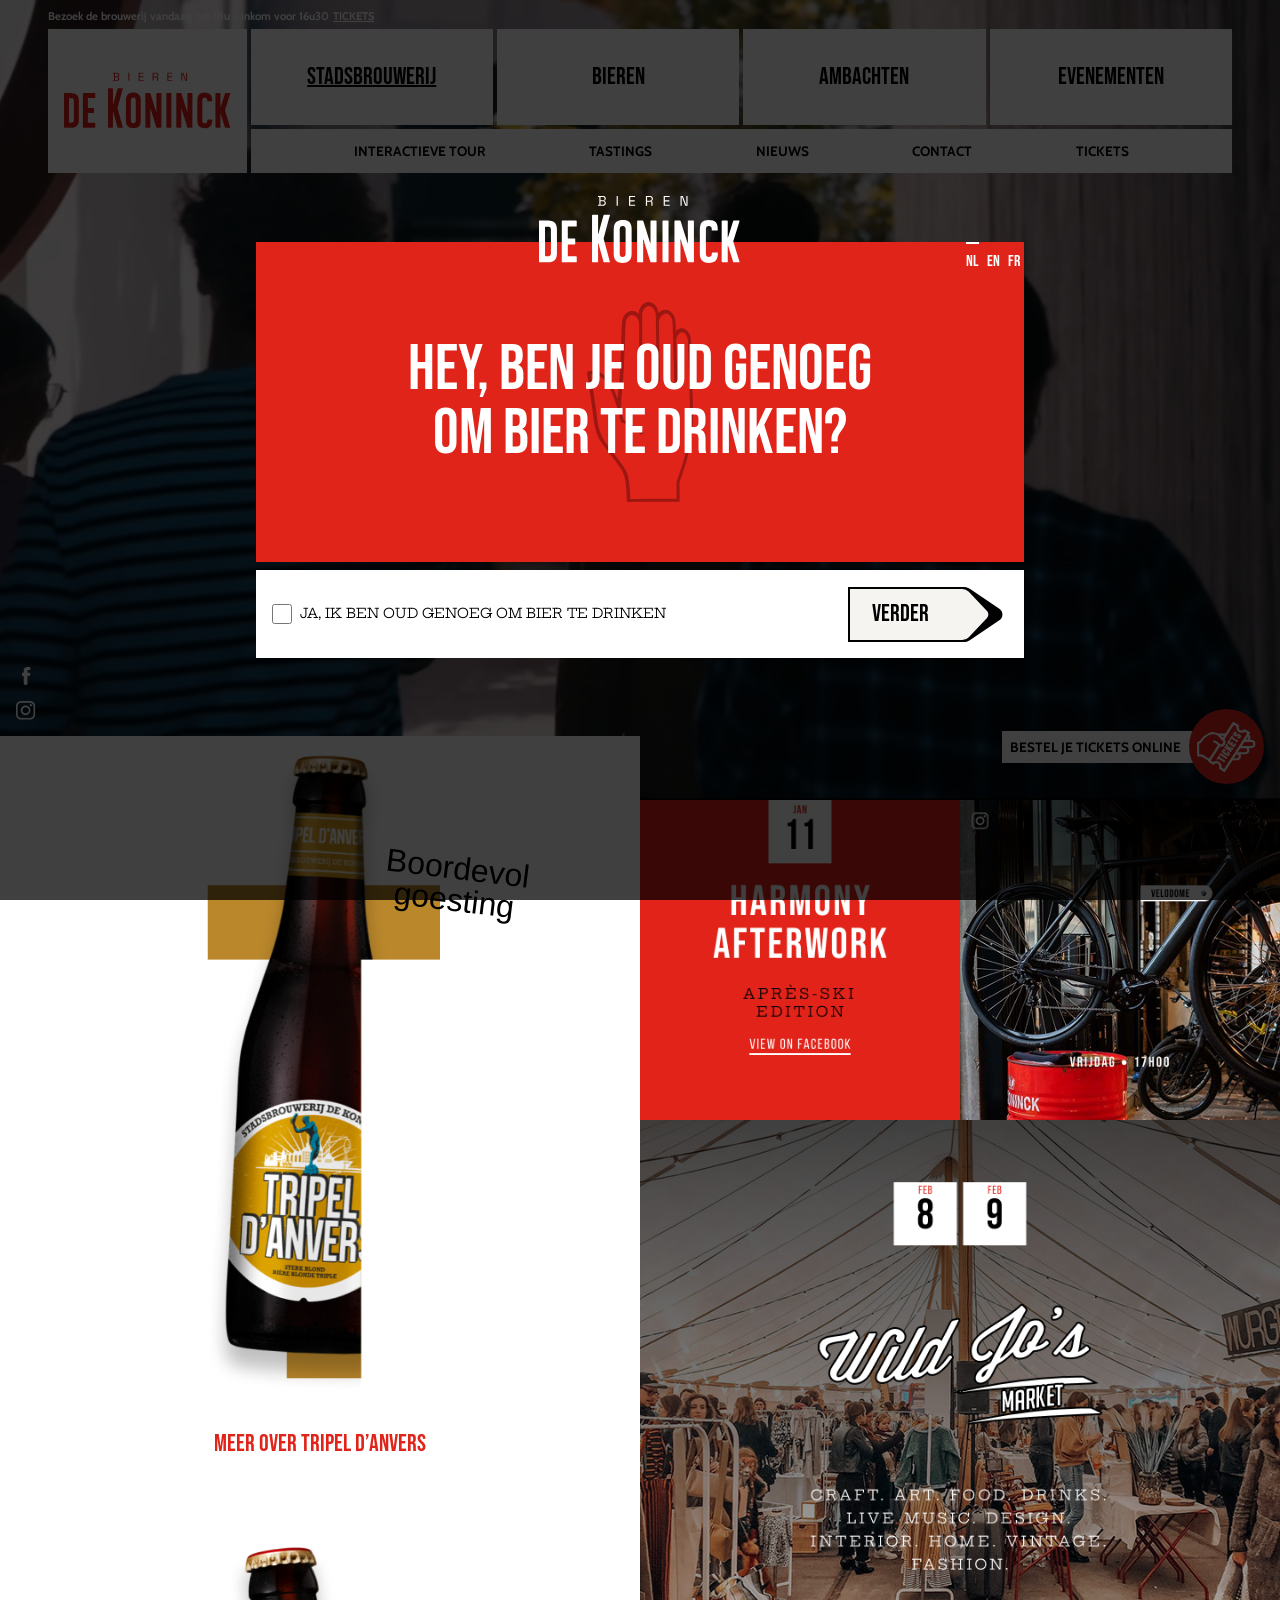
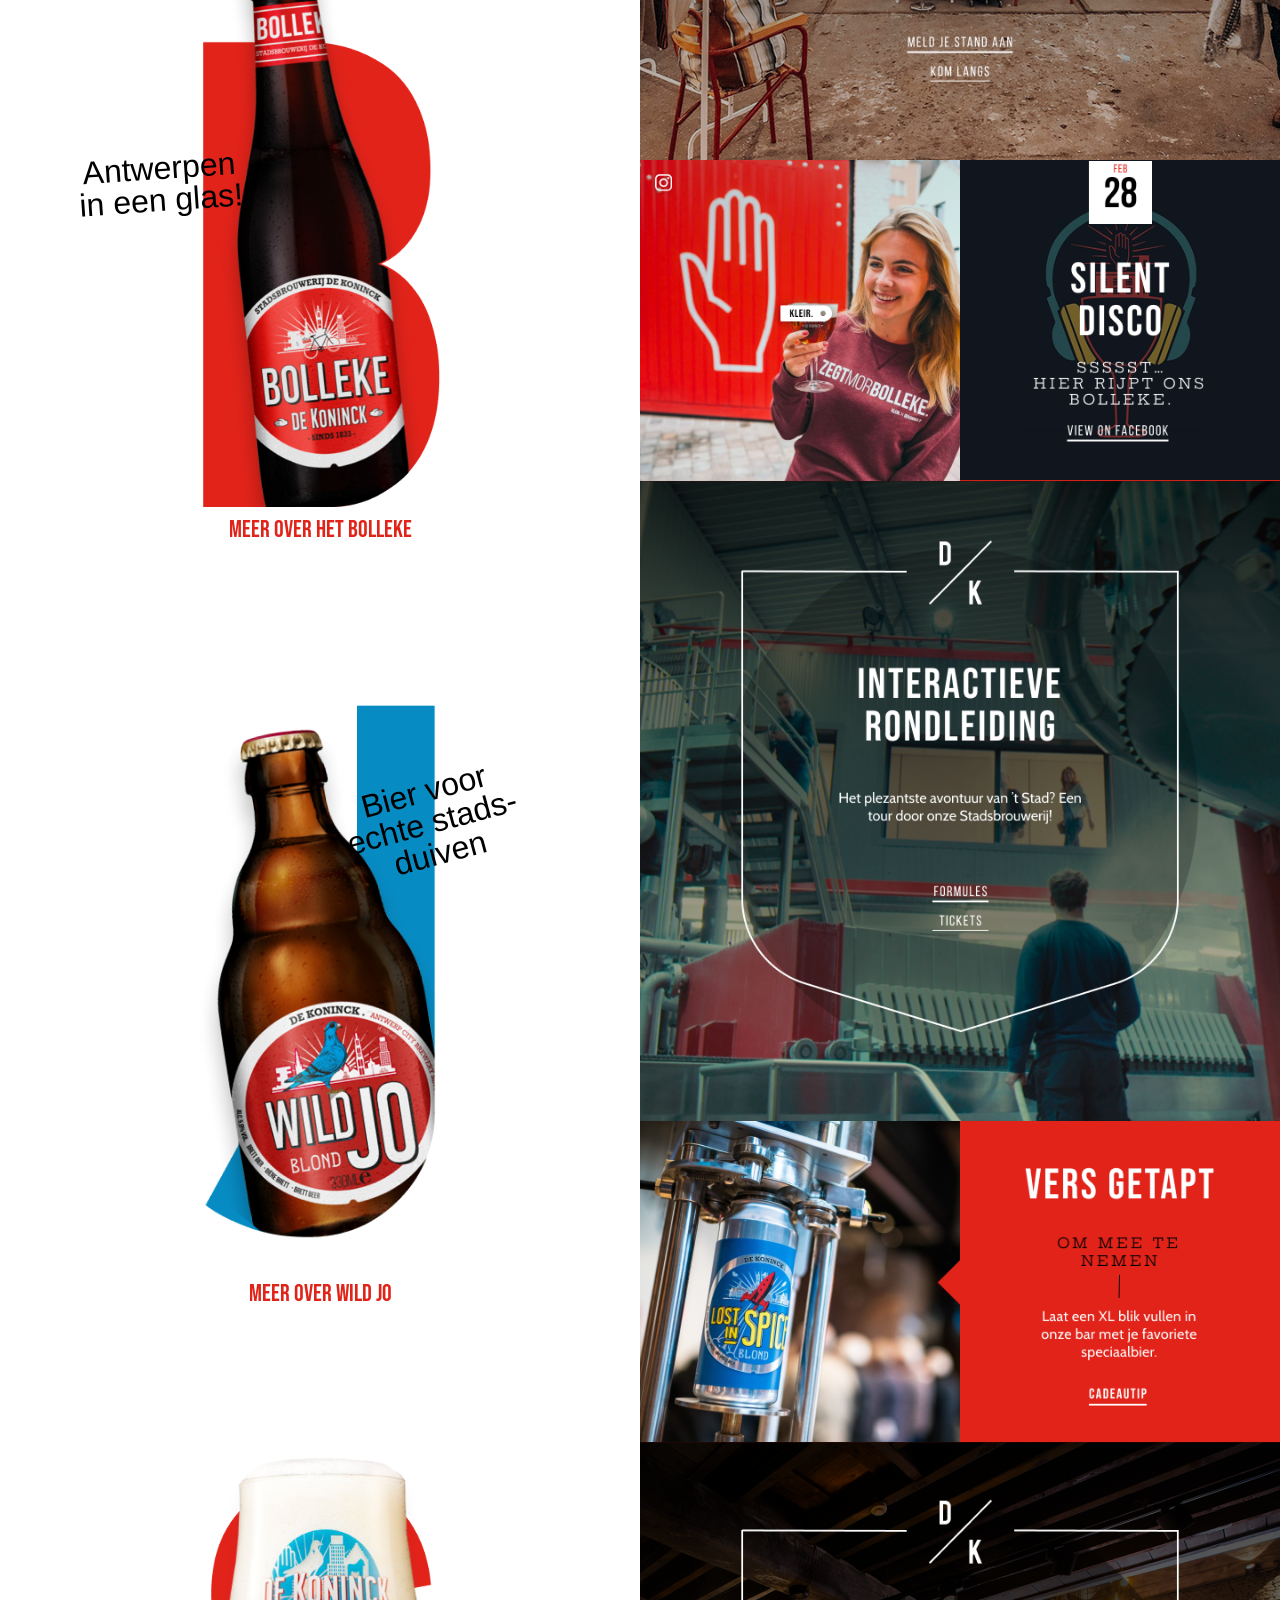
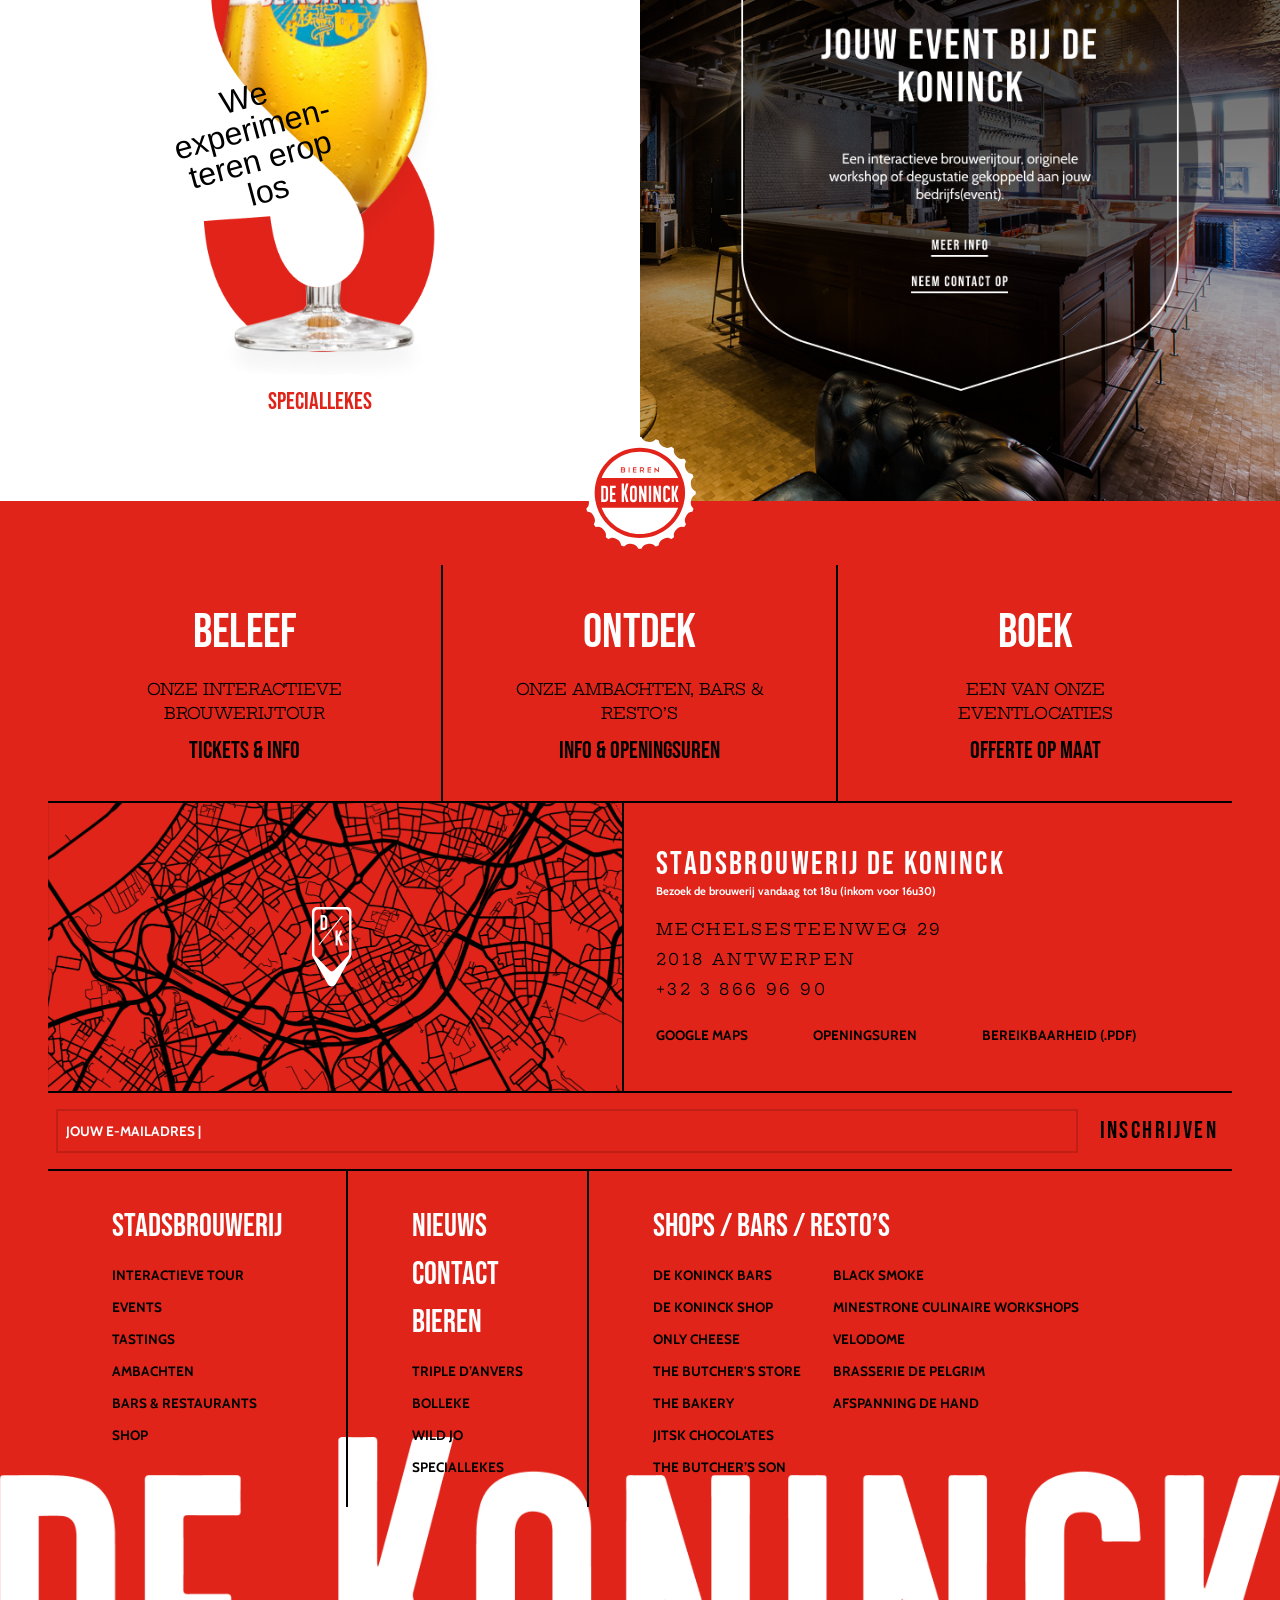
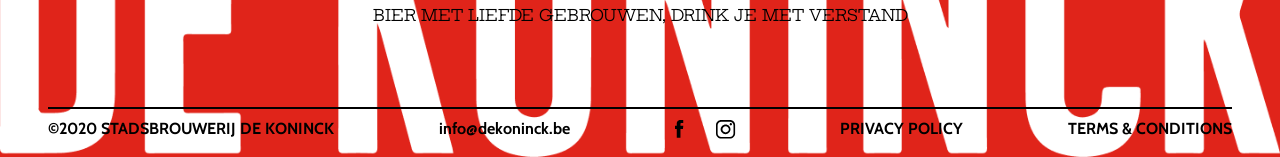
==== commit 1c034421: "Cleaned up css code" ====
--- a/index.html
+++ b/index.html
@@ -75,7 +75,7 @@
               fill="#E2231A" />
           </svg>
           <ul class="modal__languages">
-            <li class="languages__item languages__item--active">nl</li>
+            <li class="languages__item">nl</li>
             <li class="languages__item">en</li>
             <li class="languages__item">fr</li>
           </ul>
@@ -440,45 +440,45 @@
             </li>
           </ul>
           <ul class="beers__grid">
-            <li class="beers__gridItem beers__gridItem--small">
+            <li class="beers__grid-item beers__grid-item--small">
               <picture class="gridItem__background">
                 <img src="static/images/backgrounds/events/desktop/home-event-1.png" alt="Een afbeelding van de Harmony Afterwork event." />
               </picture>
             </li>
-            <li class="beers__gridItem beers__gridItem--small">
+            <li class="beers__grid-item beers__grid-item--small">
               <picture class="gridItem__background">
                 <img src="static/images/backgrounds/events/desktop/home-event-2.png" alt="Een afbeelding van de Velodome event." />
               </picture>
             </li>
-            <li class="beers__gridItem beers__gridItem--big">
+            <li class="beers__grid-item beers__grid-item--big">
               <picture class="gridItem__background">
                 <source media="(max-width: calc(64rem - 1px))" srcset="static/images/backgrounds/events/mobile/home-event-3.png" type="image/png" />
                 <img src="static/images/backgrounds/events/desktop/home-event-3.png" alt="Een afbeelding van Wild Jo's market." />
               </picture>
             </li>
-            <li class="beers__gridItem beers__gridItem--small">
+            <li class="beers__grid-item beers__grid-item--small">
               <picture class="gridItem__background">
                 <img src="static/images/backgrounds/events/desktop/home-event-4.png" alt="Een afbeelding van de Kleir event." />
               </picture>
             </li>
-            <li class="beers__gridItem beers__gridItem--small">
+            <li class="beers__grid-item beers__grid-item--small">
               <picture class="gridItem__background">
                 <img src="static/images/backgrounds/events/desktop/home-event-5.png" alt="Een afbeelding van de silent disco event." />
               </picture>
             </li>
-            <li class="beers__gridItem beers__gridItem--big">
+            <li class="beers__grid-item beers__grid-item--big">
               <picture class="gridItem__background">
                 <source media="(max-width: calc(64rem - 1px))" srcset="static/images/backgrounds/events/mobile/home-event-6.png" type="image/png" />
                 <img src="static/images/backgrounds/events/desktop/home-event-6.png" alt="Een afbeelding van de interactieve rondleiding." />
               </picture>
             </li>
-            <li class="beers__gridItem beers__gridItem--long">
+            <li class="beers__grid-item beers__grid-item--long">
               <picture class="gridItem__background">
                 <source media="(max-width: calc(64rem - 1px))" srcset="static/images/backgrounds/events/mobile/home-event-7.png" type="image/png" />
                 <img src="static/images/backgrounds/events/desktop/home-event-7.png" alt="Een afbeelding voor cadeau tips." />
               </picture>
             </li>
-            <li class="beers__gridItem beers__gridItem--big">
+            <li class="beers__grid-item beers__grid-item--big">
               <picture class="gridItem__background">
                 <source media="(max-width: calc(64rem - 1px))" srcset="static/images/backgrounds/events/mobile/home-event-8.png" type="image/png" />
                 <img src="static/images/backgrounds/events/desktop/home-event-8.png" alt="Een afbeelding om een event de boeken bij De Konick." />
@@ -522,7 +522,7 @@
               <p class="address__subheading">Bezoek de brouwerij vandaag tot 18u (inkom voor 16u30)</p>
             </div>
             <p class="address__text">Mechelsesteenweg 29<br />2018 Antwerpen<br />+32 3 866 96 90</p>
-            <ul class="adress__cta">
+            <ul class="address__cta">
               <li><a href="#">GOOGLE MAPS</a></li>
               <li><a href="#">OPENINGSUREN</a></li>
               <li><a href="#">BEREIKBAARHEID (.PDF)</a></li>
@@ -531,7 +531,7 @@
         </ul>
         <form class="form" action="#">
           <label class="visually-hidden" for="newsletter">Schrijf je in voor onze nieuwsbrief</label>
-          <input class="form__input" type="text" name="newsletter" id="newsletter" placeholder="JOUW E-MAILADRES" />
+          <input class="form__input" type="text" name="newsletter" id="newsletter" placeholder="JOUW E-MAILADRES |" />
           <button class="form__button" type="submit">Inschrijven</button>
         </form>
         <ul class="pages">
--- a/static/css/style.css
+++ b/static/css/style.css
@@ -7,24 +7,22 @@
   --font-weight-normal: 400;
   --font-weight-bold: 700;
 
+  --font-size-small: 0.7rem;
+  --font-size-semi-small: 0.85rem;
   --font-size-normal: 1rem;
-  --font-size-semi-small: 0.85rem;
-  --font-size-small: 0.7rem;
   --font-size-semi-large: 1.5rem;
   --font-size-large: 2rem;
   --font-size-xl: 3rem;
   --font-size-xxl: 4rem;
   --font-size-xxxl: 10rem;
-  --font-size-giant: 35rem;
-
-  --color-orange-primary: #e2231a;
-  --color-orange-border: #bf1f17;
-  --color-orange-dark: #9c1612;
-  --color-white-primary: #ffffff;
-  --color-white-antique: #f5f4f0;
-  --color-white-ivory: #ebe8dd;
-  --color-black-primary: #000000;
-  --color-black-transparent: #00000091;
+
+  --color-orange-primary: hsl(3, 79%, 49%);
+  --color-orange-border: hsl(3, 79%, 42%);
+  --color-orange-dark: hsl(2, 79%, 34%);
+  --color-white-primary: hsl(0, 0%, 100%);
+  --color-white-antique: hsl(48, 20%, 95%);
+  --color-white-ivory: hsl(47, 26%, 89%);
+  --color-black-primary: hsl(0, 0%, 0%);
 
   --container-width-large: 75rem;
   --container-width-normal: 50rem;
@@ -68,9 +66,15 @@
   width: 1px;
 }
 
+@media (min-width: 64rem) {
+  .body--static {
+    overflow: scroll;
+  }
+}
+
 /* Modal */
 .overlay {
-  background: linear-gradient(180deg, rgba(0, 0, 0, 0) 0%, rgba(0, 0, 0, 0.75) 0%);
+  background: linear-gradient(180deg, hsla(0, 0%, 0%, 0) 0%, hsla(0, 0%, 0%, 0.75) 0%);
   height: 100vh;
   width: 100vw;
 
@@ -79,7 +83,7 @@
   align-items: center;
 
   position: fixed;
-  z-index: 99;
+  z-index: 3;
 }
 
 .modal {
@@ -89,8 +93,6 @@
   display: flex;
   flex-direction: column;
   gap: 0.5rem;
-
-  z-index: 99;
 }
 
 .modal__content {
@@ -135,10 +137,10 @@
   font-size: var(--font-size-normal);
   padding-top: 0.5rem;
   position: relative;
-  font-weight: 400;
-}
-
-.languages__item--active::after {
+  font-weight: var(--font-weight-normal);
+}
+
+.languages__item:first-child:after {
   content: "";
   background-color: var(--color-white-primary);
   position: absolute;
@@ -156,7 +158,7 @@
   font-size: var(--font-size-xxl);
   text-align: center;
   line-height: 100%;
-  max-width: 35rem;
+  max-width: var(--container-width-small);
 }
 
 .modal__form {
@@ -210,7 +212,7 @@
   width: 10rem;
   height: 3.5rem;
 
-  background-color: inherit;
+  background-color: var(--color-white-primary);
   border: none;
 
   color: var(--color-black-primary);
@@ -222,6 +224,12 @@
   text-align: left;
 
   cursor: pointer;
+}
+
+@media (min-width: 64rem) {
+  .modal__form {
+    flex-direction: row;
+  }
 }
 
 /* Navigation */
@@ -294,7 +302,6 @@
   text-transform: uppercase;
 }
 
-/* Navigation */
 .nav {
   display: flex;
   flex-direction: column;
@@ -448,6 +455,134 @@
   line-height: normal;
 }
 
+@media (min-width: 64rem) {
+  .body--static header {
+    background-color: transparent;
+  }
+
+  .top__text {
+    flex-direction: row;
+    align-items: center;
+  }
+
+  .body--static .top__text {
+    color: var(--color-white-primary);
+  }
+
+  .top__text > span {
+    font-weight: var(--font-weight-bold);
+  }
+
+  .top__text > a {
+    display: inline;
+    text-decoration: underline;
+    text-decoration-thickness: 1px;
+    text-transform: uppercase;
+  }
+
+  .top__button {
+    display: none;
+  }
+
+  .nav {
+    flex-direction: row;
+    gap: 0.25rem;
+  }
+
+  .nav--active {
+    background-color: transparent;
+    overflow: hidden;
+    height: 100%;
+  }
+
+  .nav__logo {
+    max-width: 16.5rem;
+    padding: 0 1rem;
+    height: 9rem;
+  }
+
+  .nav--active .nav__logo {
+    background-color: var(--color-white-primary);
+    border: none;
+  }
+
+  .nav--active .nav__logo path {
+    fill: var(--color-orange-primary);
+  }
+
+  .nav__primary {
+    position: relative;
+
+    display: grid;
+    grid-template-columns: repeat(4, 1fr);
+    gap: 0.25rem;
+
+    height: 6rem;
+    width: 100%;
+  }
+
+  .nav--active .nav__primary {
+    flex-direction: row;
+    gap: 0.25rem;
+
+    border: none;
+    padding: 0;
+  }
+
+  .primary__item {
+    background-color: var(--color-white-primary);
+    height: 6rem;
+    width: 100%;
+
+    display: flex;
+    justify-content: center;
+    align-items: center;
+  }
+
+  .primary__link {
+    color: var(--color-black-primary);
+  }
+
+  .primary__link:hover {
+    text-decoration: underline;
+    text-decoration-thickness: 2px;
+  }
+
+  .nav__secondary,
+  .nav--active .nav__secondary {
+    display: none;
+  }
+
+  .primary__item--active > .nav__secondary {
+    background-color: var(--color-white-primary);
+    padding-left: 0;
+
+    display: flex;
+    flex-direction: row;
+    justify-content: space-evenly;
+    align-items: center;
+
+    height: 2.75rem;
+    width: 100%;
+
+    position: absolute;
+    bottom: -3rem;
+    left: 0;
+  }
+
+  .secondary__link {
+    color: var(--color-black-primary);
+  }
+
+  .nav--active .nav__tertiary {
+    display: none;
+  }
+
+  .nav--active .header__copyright {
+    display: none;
+  }
+}
+
 /* Hero */
 .hero {
   background-color: var(--color-orange-primary);
@@ -515,7 +650,7 @@
   text-align: center;
   font-family: var(--font-heading-2);
   font-size: var(--font-size-normal);
-  font-weight: 400;
+  font-weight: var(--font-weight-normal);
 
   padding: var(--padding-container);
   padding-bottom: 1rem;
@@ -603,11 +738,11 @@
 .hero__title {
   color: var(--color-white-primary);
   -webkit-text-stroke-width: 2px;
-  -webkit-text-stroke-color: #000;
+  -webkit-text-stroke-color: var(--color-black-primary);
   font-family: var(--font-heading-1);
-  font-size: 4.5rem;
+  font-size: var(--font-size-xxl);
   font-style: normal;
-  font-weight: 400;
+  font-weight: var(--font-weight-normal);
   letter-spacing: 0.125rem;
   text-transform: uppercase;
 }
@@ -645,1011 +780,7 @@
   width: 100%;
 }
 
-/* Main */
-main {
-  background-color: var(--color-white-antique);
-}
-
-.main__beers {
-  display: flex;
-  flex-direction: column;
-}
-
-.main--bolleke {
-  background-color: transparent;
-}
-
-.beers__list {
-  padding: 1rem;
-  height: auto;
-  width: 100%;
-
-  display: flex;
-  flex-direction: column;
-  gap: 1rem;
-}
-
-.beers__list--home {
-  display: none;
-}
-
-.beers__list--bieren {
-  padding-bottom: 6rem;
-}
-
-.beers__carousel {
-  background-color: var(--color-black-primary);
-
-  display: flex;
-  justify-content: flex-end;
-  align-items: center;
-}
-
-.beers__carousel img {
-  padding: 2.5rem 0;
-  padding-left: 1rem;
-  width: 100%;
-}
-
-.beers__item {
-  background-color: var(--color-white-primary);
-  height: 100%;
-
-  display: flex;
-  justify-content: center;
-  align-items: center;
-}
-
-.beers__content {
-  padding-bottom: 1rem;
-
-  display: flex;
-  flex-direction: column;
-  justify-content: center;
-  align-items: center;
-  gap: 0.5rem;
-
-  position: relative;
-}
-
-.image__text {
-  display: none;
-}
-
-.beers__list--home .image__text--tripel {
-  transform: rotate(7deg);
-  right: -6.5rem;
-  top: 7rem;
-}
-
-.beers__list--home .image__text--bolleke {
-  transform: rotate(-4deg);
-  left: -8rem;
-  top: 13.5rem;
-}
-
-.beers__list--home .image__text--jo {
-  transform: rotate(-15deg);
-  right: -5rem;
-  top: 7.5rem;
-}
-
-.beers__list--home .image__text--speciallekes {
-  transform: rotate(-15deg);
-  bottom: 14rem;
-  left: -2rem;
-}
-
-.beers__list--bieren .image__text--tripel {
-  transform: rotate(7deg);
-  right: -6.5rem;
-  top: 4.5rem;
-}
-
-.beers__list--bieren .image__text--bolleke {
-  transform: rotate(-4deg);
-  left: -7.625rem;
-  top: 13.5rem;
-}
-
-.beers__list--bieren .image__text--jo {
-  transform: rotate(-15deg);
-  right: -5rem;
-  top: 5.5rem;
-}
-
-.beers__list--bieren .image__text--speciallekes {
-  transform: rotate(-15deg);
-  bottom: 15rem;
-  left: -2rem;
-}
-
-.beers__link {
-  color: var(--color-orange-primary);
-  font-family: var(--font-heading-1);
-  font-size: 1.3125rem;
-  line-height: normal;
-  font-weight: 400;
-}
-
-.beers__link:hover {
-  text-decoration: underline;
-  text-decoration-thickness: 2px;
-}
-
-.beers__grid {
-  display: grid;
-  grid-auto-columns: 100%;
-  width: 100%;
-}
-
-.beers__gridItem {
-  background-color: var(--color-orange-primary);
-
-  display: flex;
-  flex-direction: column;
-  align-items: center;
-  flex-shrink: 0;
-  gap: 1.25rem;
-}
-
-.beers__gridItem--small {
-  grid-column: span 1;
-  grid-row: span 1;
-}
-
-.beers__gridItem--long {
-  grid-column: span 2;
-  grid-row: span 1;
-}
-
-.beers__gridItem--long,
-.beers__gridItem--big {
-  grid-column: span 1;
-  grid-row: span 2;
-}
-
-.gridItem__background {
-  height: 100%;
-  width: 100%;
-}
-.gridItem__background img {
-  object-fit: cover;
-  object-position: top;
-  height: 100%;
-  width: 100%;
-}
-
-.details__title {
-  max-width: var(--container-width-large);
-  margin: var(--margin-container);
-
-  background-repeat: no-repeat;
-  background-position: center;
-  background-size: contain;
-
-  aspect-ratio: 24/7;
-
-  display: flex;
-  justify-content: center;
-  align-items: flex-end;
-}
-
-.details__title--1 {
-  background-image: url(../images/backgrounds/main/details-title-1.png);
-  margin-top: 2rem;
-}
-
-.details__title--2 {
-  background-image: url(../images/backgrounds/main/details-title-2.png);
-  margin-top: 2rem;
-}
-
-.details__title--3 {
-  background-image: url(../images/backgrounds/main/details-title-3.png);
-  aspect-ratio: 10/1;
-  margin-top: 2rem;
-}
-
-.title__content {
-  display: flex;
-  flex-direction: column;
-  justify-content: center;
-  align-items: center;
-  max-width: 7rem;
-
-  margin-bottom: -3rem;
-}
-
-.details__title--3 .title__content {
-  margin-bottom: -4.5rem;
-}
-
-.title__content h2 {
-  color: var(--color-white-primary);
-  font-size: var(--font-size-semi-large);
-  font-weight: var(--font-weight-normal);
-  font-family: var(--font-heading-2);
-  text-transform: uppercase;
-  line-height: normal;
-  text-align: center;
-}
-
-.title__content img {
-  width: 2rem;
-  height: 4rem;
-}
-
-.details__grid {
-  max-width: var(--container-width-large);
-  margin: var(--margin-container);
-  margin-top: 4rem;
-
-  display: flex;
-  flex-direction: column;
-  align-items: center;
-}
-
-.grid__content h2 {
-  color: var(--color-white-primary);
-  font-family: var(--font-heading-1);
-  font-weight: var(--font-weight-normal);
-  font-size: var(--font-size-xl);
-  text-transform: uppercase;
-  line-height: 100%;
-}
-
-.grid__content p {
-  color: var(--color-white-primary);
-  font-family: var(--font-heading-2);
-  font-size: var(--font-size-normal);
-  font-weight: var(--font-weight-normal);
-  text-transform: uppercase;
-  padding-bottom: 1rem;
-  text-align: center;
-}
-
-.grid__main {
-  width: 100%;
-
-  display: flex;
-  justify-content: space-evenly;
-
-  border-top: 0.25rem double var(--color-white-primary);
-}
-
-.main__item {
-  color: var(--color-white-primary);
-
-  width: 100%;
-  text-align: center;
-  padding: 1.5rem 0;
-}
-
-.main__item:nth-child(2) {
-  border-left: 2px solid var(--color-white-primary);
-  border-right: 2px solid var(--color-white-primary);
-}
-
-.main__item h3 {
-  font-family: var(--font-heading-2);
-  font-weight: var(--font-weight-normal);
-  font-size: var(--font-size-semi-large);
-  text-transform: uppercase;
-  line-height: 100%;
-}
-
-.main__item p {
-  -webkit-text-stroke-width: 0.5px;
-  -webkit-text-stroke-color: #000;
-
-  font-family: var(--font-heading-1);
-  font-weight: var(--font-weight-normal);
-  font-size: var(--font-size-normal);
-}
-
-.grid__sub {
-  display: grid;
-  grid-template-columns: 1fr;
-  width: 100%;
-
-  border-top: 2px solid var(--color-white-primary);
-}
-
-.sub__item {
-  grid-row: span 1;
-  width: 100%;
-
-  display: grid;
-  grid-template-columns: 1fr 2fr;
-
-  border: 1px solid var(--color-white-primary);
-  border-right: none;
-  border-left: none;
-}
-
-.sub__item:last-child {
-  border-bottom: none;
-}
-
-.sub__item h3 {
-  text-align: right;
-  padding: 1rem;
-
-  color: var(--color-white-primary);
-
-  font-family: var(--font-heading-1);
-  font-size: var(--font-size-normal);
-  font-weight: var(--font-weight-normal);
-  text-transform: uppercase;
-}
-
-.sub__item p {
-  color: var(--color-white-primary);
-  padding: 1rem;
-
-  font-family: var(--font-primary);
-  font-size: var(--font-size-semi-small);
-  font-weight: var(--font-weight-normal);
-
-  border-left: 2px solid var(--color-white-primary);
-}
-
-.details__text {
-  max-width: var(--container-width-normal);
-  padding: var(--padding-container);
-  margin: var(--margin-container);
-  margin-top: 3rem;
-
-  display: flex;
-  flex-direction: column;
-  align-items: center;
-  gap: 1rem;
-}
-
-.details__text p {
-  color: var(--color-white-primary);
-  font-family: var(--font-heading-1);
-  font-size: var(--font-size-semi-large);
-  font-weight: var(--font-weight-normal);
-  text-transform: uppercase;
-  line-height: normal;
-  text-align: center;
-}
-
-.details__list {
-  display: flex;
-  flex-direction: column;
-  gap: 1rem;
-
-  max-width: var(--container-width-large);
-  margin: var(--margin-container);
-}
-
-.details__img {
-  aspect-ratio: 5/3;
-  object-position: center;
-  object-fit: cover;
-}
-
-.item__content {
-  background-color: var(--color-black-primary);
-  color: var(--color-white-primary);
-  padding: var(--padding-container);
-  margin: 0 1rem;
-  margin-top: -5rem;
-
-  position: relative;
-  z-index: 1;
-
-  display: flex;
-  flex-direction: column;
-  gap: 0.5rem;
-}
-
-.item__content p {
-  font-family: var(--font-heading-2);
-  font-size: var(--font-size-semi-small);
-  font-weight: var(--font-weight-normal);
-  text-transform: uppercase;
-  text-align: left;
-}
-
-.item__content h3 {
-  font-size: var(--font-size-large);
-  font-family: var(--font-heading-1);
-  font-weight: var(--font-weight-normal);
-}
-
-.item__button {
-  background-image: url("../images/icons/arrow-dark.svg");
-  background-repeat: no-repeat;
-  background-size: contain;
-  height: 3rem;
-  width: 10rem;
-
-  color: var(--color-white-primary);
-  font-family: var(--font-heading-1);
-  font-size: var(--font-size-semi-large);
-  font-weight: var(--font-weight-normal);
-  text-transform: uppercase;
-
-  display: flex;
-  align-items: center;
-  padding-left: 0.75rem;
-}
-
-.photos__group {
-  position: relative;
-}
-
-.photos {
-  max-width: var(--container-width-large);
-  padding: var(--padding-container);
-  margin: var(--margin-container);
-  padding-bottom: 10rem;
-  padding-top: 5rem;
-
-  display: grid;
-  grid-template-columns: repeat(2, 1fr);
-}
-
-.photo {
-  grid-row: span 1;
-  grid-column: span 1;
-  aspect-ratio: 1/1;
-}
-
-.photo img {
-  object-fit: cover;
-  object-position: center;
-  height: 100%;
-  width: 100%;
-}
-
-.photos__hashtag {
-  position: absolute;
-  bottom: 6.25rem;
-  left: calc(50% - 3.75rem);
-}
-
-.bar {
-  display: none;
-}
-
-.events__group > h2 {
-  display: none;
-}
-
-.events {
-  max-width: var(--container-width-large);
-  padding: var(--padding-container);
-  margin: var(--margin-container);
-
-  display: flex;
-  flex-direction: column;
-  align-items: flex-end;
-
-  gap: 1rem;
-}
-
-.events--apr {
-  padding-bottom: 5rem;
-}
-
-.event {
-  width: 100%;
-  padding: 1rem;
-  background-color: var(--color-white-primary);
-  display: flex;
-  gap: 2rem;
-
-  position: relative;
-}
-
-.event__content {
-  display: flex;
-  flex-direction: column;
-  gap: 0.25rem;
-}
-
-.event__sub-title {
-  color: var(--color-black-primary);
-  font-family: var(--font-heading-2);
-  font-weight: var(--font-weight-normal);
-  font-size: var(--font-size-normal);
-  text-transform: uppercase;
-}
-
-.event__main-title {
-  color: var(--color-orange-primary);
-  font-weight: var(--font-weight-normal);
-  font-family: var(--font-heading-1);
-  font-size: var(--font-size-xl);
-  text-transform: uppercase;
-  line-height: 100%;
-}
-
-.event__event-date {
-  color: var(--color-black-primary);
-  font-family: var(--font-heading-2);
-  font-weight: var(--font-weight-bold);
-  font-size: var(--font-size-normal);
-}
-
-.event__event-date span {
-  font-weight: var(--font-weight-normal);
-}
-
-.event__description {
-  max-width: var(--container-width-normal);
-  padding-bottom: 2rem;
-
-  color: var(--color-black-primary);
-  font-size: var(--font-size-semi-small);
-  font-weight: var(--font-weight-normal);
-  font-family: var(--font-primary);
-}
-
-.event__link {
-  position: absolute;
-  bottom: 1rem;
-
-  color: var(--color-black-primary);
-  font-family: var(--font-heading-1);
-  font-weight: var(--font-weight-normal);
-  font-size: var(--font-size-normal);
-  text-transform: uppercase;
-}
-
-.event__link:hover {
-  text-decoration: underline;
-  text-decoration-thickness: 2px;
-}
-
-.date {
-  display: none;
-}
-
-.date__month {
-  background-color: var(--color-orange-primary);
-  color: var(--color-white-primary);
-  text-align: center;
-}
-
-.date__day {
-  color: var(--color-orange-primary);
-  font-size: var(--font-size-xxl);
-  text-align: center;
-}
-
-.events--feb .event:first-child .date__month {
-  background-color: var(--color-white-ivory);
-}
-
-.events--feb .event:first-child .event__main-title,
-.events--feb .event:first-child .date__day {
-  color: var(--color-white-ivory);
-}
-
-/* Footer */
-footer {
-  background-color: var(--color-orange-primary);
-  background-image: url("../images/backgrounds/footer/dekoninck.png");
-  background-repeat: no-repeat;
-  background-position: bottom;
-  background-size: contain;
-  position: relative;
-}
-
-.footer-container {
-  max-width: var(--container-width-large);
-  padding: var(--padding-container);
-  margin: var(--margin-container);
-}
-
-.footer__icon {
-  width: 7rem;
-  aspect-ratio: 1/1;
-
-  position: absolute;
-  top: -4rem;
-  left: calc(50% - 3.5rem);
-}
-
-.menu {
-  margin-top: 3rem;
-
-  display: flex;
-  flex-direction: column;
-  justify-content: space-between;
-  text-align: center;
-}
-
-.menu__item {
-  width: 100%;
-  padding: 2rem 4rem;
-
-  display: flex;
-  flex-direction: column;
-  gap: 0.5rem;
-
-  border-bottom: 2px solid var(--color-black-primary);
-}
-
-.menu__heading {
-  color: var(--color-white-primary);
-  font-family: var(--font-heading-1);
-  font-size: var(--font-size-xl);
-  text-transform: uppercase;
-  font-style: normal;
-  font-weight: 400;
-}
-
-.menu__text {
-  color: var(--color-black-primary);
-  font-family: var(--font-heading-2);
-  font-size: var(--font-size-normal);
-  text-transform: uppercase;
-}
-
-.menu__link {
-  color: var(--color-black-primary);
-  font-family: var(--font-heading-1);
-  font-size: var(--font-size-semi-large);
-  text-transform: uppercase;
-}
-
-.menu__link:hover {
-  text-decoration: underline;
-  text-decoration-thickness: 2px;
-}
-
-.address {
-  display: flex;
-  flex-direction: column;
-  text-align: center;
-  gap: 0.75rem;
-}
-
-.address__item {
-  width: 100%;
-
-  display: flex;
-  flex-direction: column;
-  gap: 1rem;
-
-  position: relative;
-}
-
-.address__img {
-  width: 100%;
-  height: 18rem;
-  object-fit: cover;
-  object-position: center;
-  mix-blend-mode: multiply;
-}
-
-.address__pointer {
-  height: 5rem;
-
-  position: absolute;
-  top: calc(50% - 2.5rem);
-  left: calc(50% - 1.5rem);
-}
-
-.address__heading {
-  color: var(--color-white-primary);
-  font-weight: var(--font-weight-normal);
-  font-family: var(--font-heading-1);
-  font-size: var(--font-size-large);
-  text-transform: uppercase;
-  letter-spacing: 0.15rem;
-  line-height: normal;
-}
-
-.address__subheading {
-  color: var(--color-white-primary);
-  font-weight: var(--font-weight-bold);
-  font-size: var(--font-size-small);
-  line-height: normal;
-}
-
-.address__text {
-  color: var(--color-black-primary);
-  font-family: var(--font-heading-2);
-  font-size: var(--font-size-normal);
-  font-weight: var(--font-weight-normal);
-  line-height: 1.875rem;
-  text-transform: uppercase;
-  letter-spacing: 0.15rem;
-}
-
-.adress__cta {
-  display: flex;
-  flex-direction: column;
-  gap: 0.25rem;
-
-  color: var(--color-black-primary);
-  font-size: var(--font-size-semi-small);
-  font-weight: var(--font-weight-bold);
-  line-height: 1.875rem;
-}
-
-.adress__cta a:hover {
-  text-decoration: underline;
-  text-decoration-thickness: 2px;
-}
-
-.form {
-  display: flex;
-  flex-direction: column;
-  align-items: center;
-  padding: 1rem 0.5rem;
-
-  gap: 1rem;
-
-  border-top: 2px solid var(--color-black-primary);
-}
-
-.form__input {
-  width: 100%;
-  max-width: 70rem;
-  background-color: var(--color-orange-primary);
-  border: 2px solid var(--color-orange-border);
-  color: var(--color-white-primary);
-  padding: 0.5rem;
-}
-
-.form__input::placeholder {
-  color: var(--color-white-primary);
-  font-size: var(--font-size-semi-small);
-  font-weight: var(--font-weight-bold);
-  text-transform: uppercase;
-}
-
-.form__button {
-  text-align: center;
-  font-family: var(--font-heading-1);
-  font-size: var(--font-size-semi-large);
-  font-weight: var(--font-weight-normal);
-  text-transform: uppercase;
-  letter-spacing: 0.15rem;
-
-  background-color: var(--color-orange-primary);
-  border: none;
-}
-
-.form__button:hover {
-  text-decoration: underline;
-  text-decoration-thickness: 2px;
-}
-
-.pages {
-  border-top: 2px solid var(--color-black-primary);
-
-  display: flex;
-  flex-direction: column;
-}
-
-.page {
-  display: flex;
-  flex-direction: column;
-
-  padding: 2rem 1rem;
-  border-bottom: 2px solid var(--color-black-primary);
-}
-
-.page__heading {
-  color: var(--color-white-primary);
-  font-family: var(--font-heading-1);
-  font-size: var(--font-size-large);
-  font-weight: var(--font-weight-normal);
-  text-transform: uppercase;
-}
-
-.page__collection {
-  display: flex;
-  flex-direction: column;
-  gap: 1rem;
-}
-
-.page__links {
-  padding-top: 1rem;
-
-  color: var(--color-black-primary);
-  font-size: var(--font-size-semi-small);
-  font-weight: var(--font-weight-bold);
-  text-transform: uppercase;
-  line-height: normal;
-
-  display: flex;
-  flex-direction: column;
-  gap: 1rem;
-}
-
-.page__links a:hover {
-  text-decoration: underline;
-  text-decoration-thickness: 2px;
-}
-
-.copyright {
-  display: flex;
-  flex-direction: column;
-  align-items: center;
-  gap: 3rem;
-}
-
-.copyright__text {
-  max-width: 36rem;
-  text-align: center;
-  font-family: var(--font-heading-2);
-  font-size: var(--font-primary);
-  font-weight: var(--font-weight-normal);
-  text-transform: uppercase;
-  padding-top: 3rem;
-}
-
-.copyright__menu {
-  display: flex;
-  flex-direction: column;
-  justify-content: center;
-  align-items: center;
-  gap: 1rem;
-
-  padding-top: 0.5rem;
-  border-top: 2px solid var(--color-black-primary);
-  font-weight: var(--font-weight-bold);
-}
-
-.socials {
-  display: flex;
-  gap: 2rem;
-}
-
-.socials path {
-  fill: var(--color-black-primary);
-}
-
 @media (min-width: 64rem) {
-  /* Generic */
-  .body--static {
-    overflow: scroll;
-  }
-
-  /* Modal */
-  .modal__form {
-    flex-direction: row;
-  }
-
-  /* Navigation */
-  .body--static header {
-    background-color: transparent;
-  }
-
-  .top__text {
-    flex-direction: row;
-    align-items: center;
-  }
-
-  .body--static .top__text {
-    color: var(--color-white-primary);
-  }
-
-  .top__text > span {
-    font-weight: var(--font-weight-bold);
-  }
-
-  .top__text > a {
-    display: inline;
-    text-decoration: underline;
-    text-decoration-thickness: 1px;
-    text-transform: uppercase;
-  }
-
-  .top__button {
-    display: none;
-  }
-
-  .nav {
-    flex-direction: row;
-    gap: 0.25rem;
-  }
-
-  .nav--active {
-    background-color: transparent;
-    overflow: hidden;
-    height: 100%;
-  }
-
-  .nav__logo {
-    max-width: 16.5rem;
-    padding: 0 1rem;
-    height: 9rem;
-  }
-
-  .nav--active .nav__logo {
-    background-color: var(--color-white-primary);
-    border: none;
-  }
-
-  .nav--active .nav__logo path {
-    fill: var(--color-orange-primary);
-  }
-
-  .nav__primary {
-    position: relative;
-
-    display: grid;
-    grid-template-columns: repeat(4, 1fr);
-    gap: 0.25rem;
-
-    height: 6rem;
-    width: 100%;
-  }
-
-  .nav--active .nav__primary {
-    flex-direction: row;
-    gap: 0.25rem;
-
-    border: none;
-    padding: 0;
-  }
-
-  .primary__item {
-    background-color: var(--color-white-primary);
-    height: 6rem;
-    width: 100%;
-
-    display: flex;
-    justify-content: center;
-    align-items: center;
-  }
-
-  .primary__link {
-    color: var(--color-black-primary);
-  }
-
-  .primary__link:hover {
-    text-decoration: underline;
-    text-decoration-thickness: 2px;
-  }
-
-  .nav__secondary,
-  .nav--active .nav__secondary {
-    display: none;
-  }
-
-  .primary__item--active > .nav__secondary {
-    background-color: var(--color-white-primary);
-    padding-left: 0;
-
-    display: flex;
-    flex-direction: row;
-    justify-content: space-evenly;
-    align-items: center;
-
-    height: 2.75rem;
-    width: 100%;
-
-    position: absolute;
-    bottom: -3rem;
-    left: 0;
-  }
-
-  .secondary__link {
-    color: var(--color-black-primary);
-  }
-
-  .nav--active .nav__tertiary {
-    display: none;
-  }
-
-  .nav--active .header__copyright {
-    display: none;
-  }
-
-  /* Hero */
   .introduction__title h2 {
     font-size: var(--font-size-xl);
     width: 30rem;
@@ -1759,8 +890,591 @@
 
     margin-left: -0.5rem;
   }
-
-  /* Main */
+}
+
+/* Main */
+main {
+  background-color: var(--color-white-antique);
+}
+
+.main__beers {
+  display: flex;
+  flex-direction: column;
+}
+
+.main--bolleke {
+  background-color: transparent;
+}
+
+.beers__list {
+  padding: 1rem;
+  height: auto;
+  width: 100%;
+
+  display: flex;
+  flex-direction: column;
+  gap: 1rem;
+}
+
+.beers__list--home {
+  display: none;
+}
+
+.beers__list--bieren {
+  padding-bottom: 6rem;
+}
+
+.beers__carousel {
+  background-color: var(--color-black-primary);
+
+  display: flex;
+  justify-content: flex-end;
+  align-items: center;
+}
+
+.beers__carousel img {
+  padding: 2.5rem 0;
+  padding-left: 1rem;
+  width: 100%;
+}
+
+.beers__item {
+  background-color: var(--color-white-primary);
+  height: 100%;
+
+  display: flex;
+  justify-content: center;
+  align-items: center;
+}
+
+.beers__content {
+  padding-bottom: 1rem;
+
+  display: flex;
+  flex-direction: column;
+  justify-content: center;
+  align-items: center;
+  gap: 0.5rem;
+
+  position: relative;
+}
+
+.image__text {
+  display: none;
+}
+
+.beers__list--home .image__text--tripel {
+  transform: rotate(7deg);
+  right: -6.5rem;
+  top: 7rem;
+}
+
+.beers__list--home .image__text--bolleke {
+  transform: rotate(-4deg);
+  left: -8rem;
+  top: 13.5rem;
+}
+
+.beers__list--home .image__text--jo {
+  transform: rotate(-15deg);
+  right: -5rem;
+  top: 7.5rem;
+}
+
+.beers__list--home .image__text--speciallekes {
+  transform: rotate(-15deg);
+  bottom: 14rem;
+  left: -2rem;
+}
+
+.beers__list--bieren .image__text--tripel {
+  transform: rotate(7deg);
+  right: -6.5rem;
+  top: 4.5rem;
+}
+
+.beers__list--bieren .image__text--bolleke {
+  transform: rotate(-4deg);
+  left: -7.625rem;
+  top: 13.5rem;
+}
+
+.beers__list--bieren .image__text--jo {
+  transform: rotate(-15deg);
+  right: -5rem;
+  top: 5.5rem;
+}
+
+.beers__list--bieren .image__text--speciallekes {
+  transform: rotate(-15deg);
+  bottom: 15rem;
+  left: -2rem;
+}
+
+.beers__link {
+  color: var(--color-orange-primary);
+  font-family: var(--font-heading-1);
+  font-size: var(--font-size-semi-large);
+  line-height: normal;
+  font-weight: var(--font-weight-normal);
+}
+
+.beers__link:hover {
+  text-decoration: underline;
+  text-decoration-thickness: 2px;
+}
+
+.beers__grid {
+  display: grid;
+  grid-auto-columns: 100%;
+  width: 100%;
+}
+
+.beers__grid-item {
+  background-color: var(--color-orange-primary);
+
+  display: flex;
+  flex-direction: column;
+  align-items: center;
+  flex-shrink: 0;
+  gap: 1.25rem;
+}
+
+.beers__grid-item--small {
+  grid-column: span 1;
+  grid-row: span 1;
+}
+
+.beers__grid-item--long,
+.beers__grid-item--big {
+  grid-column: span 1;
+  grid-row: span 2;
+}
+
+.gridItem__background {
+  height: 100%;
+  width: 100%;
+}
+.gridItem__background img {
+  object-fit: cover;
+  object-position: top;
+  height: 100%;
+  width: 100%;
+}
+
+.details__title {
+  max-width: var(--container-width-large);
+  margin: var(--margin-container);
+
+  background-repeat: no-repeat;
+  background-position: center;
+  background-size: contain;
+
+  aspect-ratio: 24/7;
+
+  display: flex;
+  justify-content: center;
+  align-items: flex-end;
+}
+
+.details__title--1 {
+  background-image: url(../images/backgrounds/main/details-title-1.png);
+  margin-top: 2rem;
+}
+
+.details__title--2 {
+  background-image: url(../images/backgrounds/main/details-title-2.png);
+  margin-top: 2rem;
+}
+
+.details__title--3 {
+  background-image: url(../images/backgrounds/main/details-title-3.png);
+  aspect-ratio: 10/1;
+  margin-top: 2rem;
+}
+
+.title__content {
+  display: flex;
+  flex-direction: column;
+  justify-content: center;
+  align-items: center;
+  max-width: 7rem;
+
+  margin-bottom: -3rem;
+}
+
+.details__title--3 .title__content {
+  margin-bottom: -4.5rem;
+}
+
+.title__content h2 {
+  color: var(--color-white-primary);
+  font-size: var(--font-size-semi-large);
+  font-weight: var(--font-weight-normal);
+  font-family: var(--font-heading-2);
+  text-transform: uppercase;
+  line-height: normal;
+  text-align: center;
+}
+
+.title__content img {
+  width: 2rem;
+  height: 4rem;
+}
+
+.details__grid {
+  max-width: var(--container-width-large);
+  margin: var(--margin-container);
+  margin-top: 4rem;
+
+  display: flex;
+  flex-direction: column;
+  align-items: center;
+}
+
+.grid__content h2 {
+  color: var(--color-white-primary);
+  font-family: var(--font-heading-1);
+  font-weight: var(--font-weight-normal);
+  font-size: var(--font-size-xl);
+  text-transform: uppercase;
+  line-height: 100%;
+}
+
+.grid__content p {
+  color: var(--color-white-primary);
+  font-family: var(--font-heading-2);
+  font-size: var(--font-size-normal);
+  font-weight: var(--font-weight-normal);
+  text-transform: uppercase;
+  padding-bottom: 1rem;
+  text-align: center;
+}
+
+.grid__main {
+  width: 100%;
+
+  display: flex;
+  justify-content: space-evenly;
+
+  border-top: 0.25rem double var(--color-white-primary);
+}
+
+.main__item {
+  color: var(--color-white-primary);
+
+  width: 100%;
+  text-align: center;
+  padding: 1.5rem 0;
+}
+
+.main__item:nth-child(2) {
+  border-left: 2px solid var(--color-white-primary);
+  border-right: 2px solid var(--color-white-primary);
+}
+
+.main__item h3 {
+  font-family: var(--font-heading-2);
+  font-weight: var(--font-weight-normal);
+  font-size: var(--font-size-semi-large);
+  text-transform: uppercase;
+  line-height: 100%;
+}
+
+.main__item p {
+  -webkit-text-stroke-width: 0.5px;
+  -webkit-text-stroke-color: var(--color-black-primary);
+
+  font-family: var(--font-heading-1);
+  font-weight: var(--font-weight-normal);
+  font-size: var(--font-size-normal);
+}
+
+.grid__sub {
+  display: grid;
+  grid-template-columns: 1fr;
+  width: 100%;
+
+  border-top: 2px solid var(--color-white-primary);
+}
+
+.sub__item {
+  grid-row: span 1;
+  width: 100%;
+
+  display: grid;
+  grid-template-columns: 1fr 2fr;
+
+  border: 1px solid var(--color-white-primary);
+  border-right: none;
+  border-left: none;
+}
+
+.sub__item:last-child {
+  border-bottom: none;
+}
+
+.sub__item h3 {
+  text-align: right;
+  padding: 1rem;
+
+  color: var(--color-white-primary);
+
+  font-family: var(--font-heading-1);
+  font-size: var(--font-size-normal);
+  font-weight: var(--font-weight-normal);
+  text-transform: uppercase;
+}
+
+.sub__item p {
+  color: var(--color-white-primary);
+  padding: 1rem;
+
+  font-family: var(--font-primary);
+  font-size: var(--font-size-semi-small);
+  font-weight: var(--font-weight-normal);
+
+  border-left: 2px solid var(--color-white-primary);
+}
+
+.details__text {
+  max-width: var(--container-width-normal);
+  padding: var(--padding-container);
+  margin: var(--margin-container);
+  margin-top: 3rem;
+
+  display: flex;
+  flex-direction: column;
+  align-items: center;
+  gap: 1rem;
+}
+
+.details__text p {
+  color: var(--color-white-primary);
+  font-family: var(--font-heading-1);
+  font-size: var(--font-size-semi-large);
+  font-weight: var(--font-weight-normal);
+  text-transform: uppercase;
+  line-height: normal;
+  text-align: center;
+}
+
+.details__list {
+  display: flex;
+  flex-direction: column;
+  gap: 1rem;
+
+  max-width: var(--container-width-large);
+  margin: var(--margin-container);
+}
+
+.details__img {
+  aspect-ratio: 5/3;
+  object-position: center;
+  object-fit: cover;
+}
+
+.item__content {
+  background-color: var(--color-black-primary);
+  color: var(--color-white-primary);
+  padding: var(--padding-container);
+  margin: 0 1rem;
+  margin-top: -5rem;
+
+  position: relative;
+  z-index: 1;
+
+  display: flex;
+  flex-direction: column;
+  gap: 0.5rem;
+}
+
+.item__content p {
+  font-family: var(--font-heading-2);
+  font-size: var(--font-size-semi-small);
+  font-weight: var(--font-weight-normal);
+  text-transform: uppercase;
+  text-align: left;
+}
+
+.item__content h3 {
+  font-size: var(--font-size-large);
+  font-family: var(--font-heading-1);
+  font-weight: var(--font-weight-normal);
+}
+
+.item__button {
+  background-image: url("../images/icons/arrow-dark.svg");
+  background-repeat: no-repeat;
+  background-size: contain;
+  height: 3rem;
+  width: 10rem;
+
+  color: var(--color-white-primary);
+  font-family: var(--font-heading-1);
+  font-size: var(--font-size-semi-large);
+  font-weight: var(--font-weight-normal);
+  text-transform: uppercase;
+
+  display: flex;
+  align-items: center;
+  padding-left: 0.75rem;
+}
+
+.photos__group {
+  position: relative;
+}
+
+.photos {
+  max-width: var(--container-width-large);
+  padding: var(--padding-container);
+  margin: var(--margin-container);
+  padding-bottom: 10rem;
+  padding-top: 5rem;
+
+  display: grid;
+  grid-template-columns: repeat(2, 1fr);
+}
+
+.photo {
+  grid-row: span 1;
+  grid-column: span 1;
+  aspect-ratio: 1/1;
+}
+
+.photo img {
+  object-fit: cover;
+  object-position: center;
+  height: 100%;
+  width: 100%;
+}
+
+.photos__hashtag {
+  position: absolute;
+  bottom: 6.25rem;
+  left: calc(50% - 3.75rem);
+}
+
+.bar {
+  display: none;
+}
+
+.events__group > h2 {
+  display: none;
+}
+
+.events {
+  max-width: var(--container-width-large);
+  padding: var(--padding-container);
+  margin: var(--margin-container);
+
+  display: flex;
+  flex-direction: column;
+  align-items: flex-end;
+
+  gap: 1rem;
+}
+
+.events--apr {
+  padding-bottom: 5rem;
+}
+
+.event {
+  width: 100%;
+  padding: 1rem;
+  background-color: var(--color-white-primary);
+  display: flex;
+  gap: 2rem;
+
+  position: relative;
+}
+
+.event__content {
+  display: flex;
+  flex-direction: column;
+  gap: 0.25rem;
+}
+
+.event__sub-title {
+  color: var(--color-black-primary);
+  font-family: var(--font-heading-2);
+  font-weight: var(--font-weight-normal);
+  font-size: var(--font-size-normal);
+  text-transform: uppercase;
+}
+
+.event__main-title {
+  color: var(--color-orange-primary);
+  font-weight: var(--font-weight-normal);
+  font-family: var(--font-heading-1);
+  font-size: var(--font-size-xl);
+  text-transform: uppercase;
+  line-height: 100%;
+}
+
+.event__event-date {
+  color: var(--color-black-primary);
+  font-family: var(--font-heading-2);
+  font-weight: var(--font-weight-bold);
+  font-size: var(--font-size-normal);
+}
+
+.event__event-date span {
+  font-weight: var(--font-weight-normal);
+}
+
+.event__description {
+  max-width: var(--container-width-normal);
+  padding-bottom: 2rem;
+
+  color: var(--color-black-primary);
+  font-size: var(--font-size-semi-small);
+  font-weight: var(--font-weight-normal);
+  font-family: var(--font-primary);
+}
+
+.event__link {
+  position: absolute;
+  bottom: 1rem;
+
+  color: var(--color-black-primary);
+  font-family: var(--font-heading-1);
+  font-weight: var(--font-weight-normal);
+  font-size: var(--font-size-normal);
+  text-transform: uppercase;
+}
+
+.event__link:hover {
+  text-decoration: underline;
+  text-decoration-thickness: 2px;
+}
+
+.date {
+  display: none;
+}
+
+.date__month {
+  background-color: var(--color-orange-primary);
+  color: var(--color-white-primary);
+  text-align: center;
+}
+
+.date__day {
+  color: var(--color-orange-primary);
+  font-size: var(--font-size-xxl);
+  text-align: center;
+}
+
+.events--feb .event:first-child .date__month {
+  background-color: var(--color-white-ivory);
+}
+
+.events--feb .event:first-child .event__main-title,
+.events--feb .event:first-child .date__day {
+  color: var(--color-white-ivory);
+}
+
+@media (min-width: 64rem) {
   .main__beers {
     display: flex;
     flex-direction: row;
@@ -1835,13 +1549,14 @@
     grid-auto-columns: 50%;
   }
 
-  .beers__gridItem--long {
+  .beers__grid-item--long {
     grid-column: span 2;
-    grid-row: span 1 rem;
-  }
-
-  .beers__gridItem--big {
+    grid-row: span 1;
+  }
+
+  .beers__grid-item--big {
     grid-column: span 2;
+    grid-row: span 2;
   }
 
   .title__content {
@@ -2000,17 +1715,298 @@
 
     margin-left: -5rem;
   }
-
-  /* Footer */
+}
+
+/* Footer */
+footer {
+  background-color: var(--color-orange-primary);
+  background-image: url("../images/backgrounds/footer/dekoninck.png");
+  background-repeat: no-repeat;
+  background-position: bottom;
+  background-size: contain;
+  position: relative;
+}
+
+.footer-container {
+  max-width: var(--container-width-large);
+  padding: var(--padding-container);
+  margin: var(--margin-container);
+}
+
+.footer__icon {
+  width: 7rem;
+  aspect-ratio: 1/1;
+
+  position: absolute;
+  top: -4rem;
+  left: calc(50% - 3.5rem);
+}
+
+.menu {
+  margin-top: 3rem;
+
+  display: flex;
+  flex-direction: column;
+  justify-content: space-between;
+  text-align: center;
+}
+
+.menu__item {
+  width: 100%;
+  padding: 2rem 4rem;
+
+  display: flex;
+  flex-direction: column;
+  gap: 0.5rem;
+
+  border-bottom: 2px solid var(--color-black-primary);
+}
+
+.menu__heading {
+  color: var(--color-white-primary);
+  font-family: var(--font-heading-1);
+  font-size: var(--font-size-xl);
+  text-transform: uppercase;
+  font-style: normal;
+  font-weight: var(--font-weight-normal);
+}
+
+.menu__text {
+  color: var(--color-black-primary);
+  font-family: var(--font-heading-2);
+  font-size: var(--font-size-normal);
+  text-transform: uppercase;
+}
+
+.menu__link {
+  color: var(--color-black-primary);
+  font-family: var(--font-heading-1);
+  font-size: var(--font-size-semi-large);
+  text-transform: uppercase;
+}
+
+.menu__link:hover {
+  text-decoration: underline;
+  text-decoration-thickness: 2px;
+}
+
+.address {
+  display: flex;
+  flex-direction: column;
+  text-align: center;
+  gap: 0.75rem;
+}
+
+.address__item {
+  width: 100%;
+
+  display: flex;
+  flex-direction: column;
+  gap: 1rem;
+
+  position: relative;
+}
+
+.address__img {
+  width: 100%;
+  height: 18rem;
+  object-fit: cover;
+  object-position: center;
+  mix-blend-mode: multiply;
+}
+
+.address__pointer {
+  height: 5rem;
+
+  position: absolute;
+  top: calc(50% - 2.5rem);
+  left: calc(50% - 1.5rem);
+}
+
+.address__heading {
+  color: var(--color-white-primary);
+  font-weight: var(--font-weight-normal);
+  font-family: var(--font-heading-1);
+  font-size: var(--font-size-large);
+  text-transform: uppercase;
+  letter-spacing: 0.15rem;
+  line-height: normal;
+}
+
+.address__subheading {
+  color: var(--color-white-primary);
+  font-weight: var(--font-weight-bold);
+  font-size: var(--font-size-small);
+  line-height: normal;
+}
+
+.address__text {
+  color: var(--color-black-primary);
+  font-family: var(--font-heading-2);
+  font-size: var(--font-size-normal);
+  font-weight: var(--font-weight-normal);
+  line-height: 1.875rem;
+  text-transform: uppercase;
+  letter-spacing: 0.15rem;
+}
+
+.address__cta {
+  display: flex;
+  flex-direction: column;
+  gap: 0.25rem;
+
+  color: var(--color-black-primary);
+  font-size: var(--font-size-semi-small);
+  font-weight: var(--font-weight-bold);
+  line-height: 1.875rem;
+}
+
+.address__cta a:hover {
+  text-decoration: underline;
+  text-decoration-thickness: 2px;
+}
+
+.form {
+  display: flex;
+  flex-direction: column;
+  align-items: center;
+  padding: 1rem 0.5rem;
+
+  gap: 1rem;
+
+  border-top: 2px solid var(--color-black-primary);
+}
+
+.form__input {
+  width: 100%;
+  max-width: 70rem;
+  background-color: var(--color-orange-primary);
+  border: 2px solid var(--color-orange-border);
+  color: var(--color-white-primary);
+  padding: 0.5rem;
+}
+
+.form__input::placeholder {
+  color: var(--color-white-primary);
+  font-size: var(--font-size-semi-small);
+  font-weight: var(--font-weight-bold);
+  text-transform: uppercase;
+}
+
+.form__button {
+  text-align: center;
+  font-family: var(--font-heading-1);
+  font-size: var(--font-size-semi-large);
+  font-weight: var(--font-weight-normal);
+  text-transform: uppercase;
+  letter-spacing: 0.15rem;
+
+  background-color: var(--color-orange-primary);
+  border: none;
+}
+
+.form__button:hover {
+  text-decoration: underline;
+  text-decoration-thickness: 2px;
+}
+
+.pages {
+  border-top: 2px solid var(--color-black-primary);
+
+  display: flex;
+  flex-direction: column;
+}
+
+.page {
+  display: flex;
+  flex-direction: column;
+
+  padding: 2rem 1rem;
+  border-bottom: 2px solid var(--color-black-primary);
+}
+
+.page__heading {
+  color: var(--color-white-primary);
+  font-family: var(--font-heading-1);
+  font-size: var(--font-size-large);
+  font-weight: var(--font-weight-normal);
+  text-transform: uppercase;
+}
+
+.page__collection {
+  display: flex;
+  flex-direction: column;
+  gap: 1rem;
+}
+
+.page__links {
+  padding-top: 1rem;
+
+  color: var(--color-black-primary);
+  font-size: var(--font-size-semi-small);
+  font-weight: var(--font-weight-bold);
+  text-transform: uppercase;
+  line-height: normal;
+
+  display: flex;
+  flex-direction: column;
+  gap: 1rem;
+}
+
+.page__links a:hover {
+  text-decoration: underline;
+  text-decoration-thickness: 2px;
+}
+
+.copyright {
+  display: flex;
+  flex-direction: column;
+  align-items: center;
+  gap: 3rem;
+}
+
+.copyright__text {
+  max-width: 36rem;
+  text-align: center;
+  font-family: var(--font-heading-2);
+  font-size: var(--font-size-normal);
+  font-weight: var(--font-weight-normal);
+  text-transform: uppercase;
+  padding-top: 3rem;
+}
+
+.copyright__menu {
+  display: flex;
+  flex-direction: column;
+  justify-content: center;
+  align-items: center;
+  gap: 1rem;
+
+  padding-top: 0.5rem;
+  border-top: 2px solid var(--color-black-primary);
+  font-weight: var(--font-weight-bold);
+}
+
+.socials {
+  display: flex;
+  gap: 2rem;
+}
+
+.socials path {
+  fill: var(--color-black-primary);
+}
+
+@media (min-width: 64rem) {
   .menu {
     flex-direction: row;
   }
 
   .menu__item {
     border-right: 2px solid var(--color-black-primary);
-    &:last-child {
-      border-right: none;
-    }
+  }
+
+  .menu__item:last-child {
+    border-right: none;
   }
 
   .address {
@@ -2024,7 +2020,7 @@
     border-right: 2px solid var(--color-black-primary);
   }
 
-  .adress__cta {
+  .address__cta {
     flex-direction: row;
     justify-content: space-between;
 
@@ -2045,10 +2041,10 @@
     padding: 2rem 4rem;
     border-right: 2px solid var(--color-black-primary);
     border-bottom: none;
-
-    &:last-child {
-      border-right: none;
-    }
+  }
+
+  .page:last-child {
+    border-right: none;
   }
 
   .page__collection {
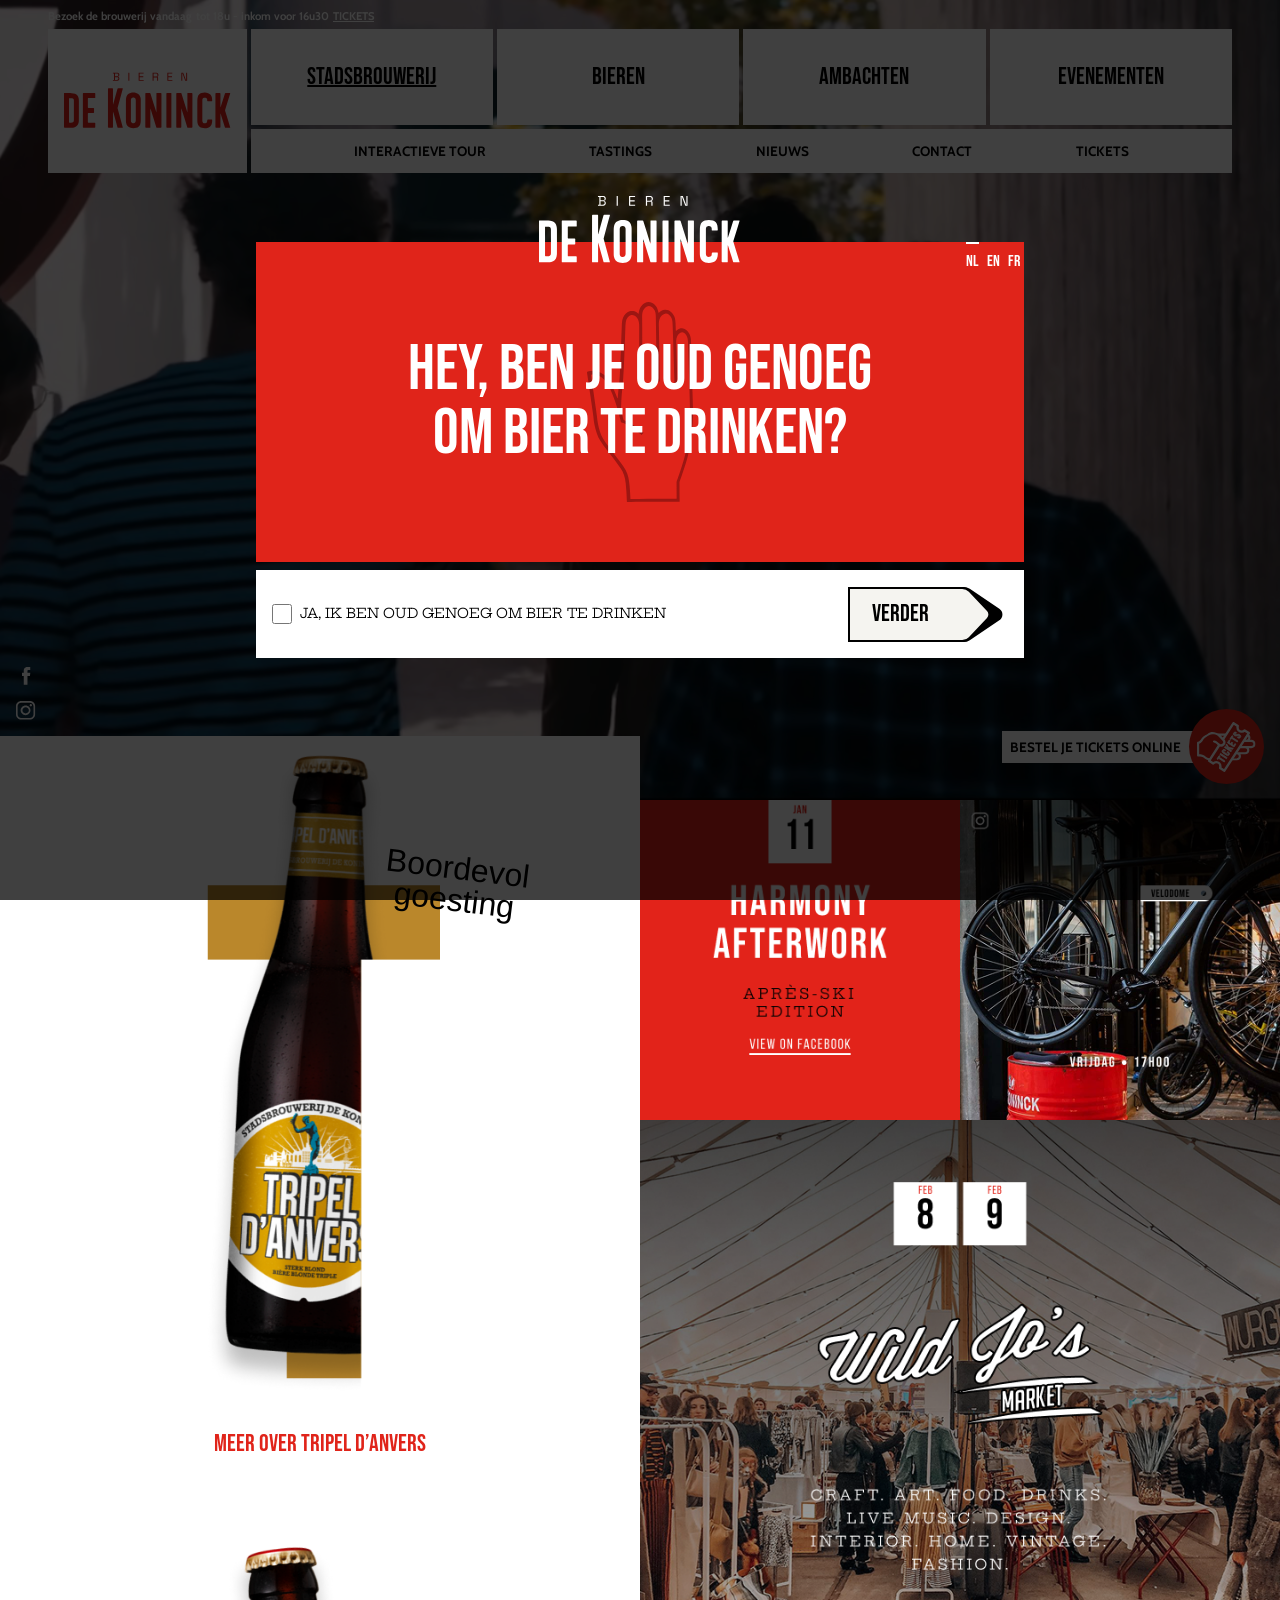
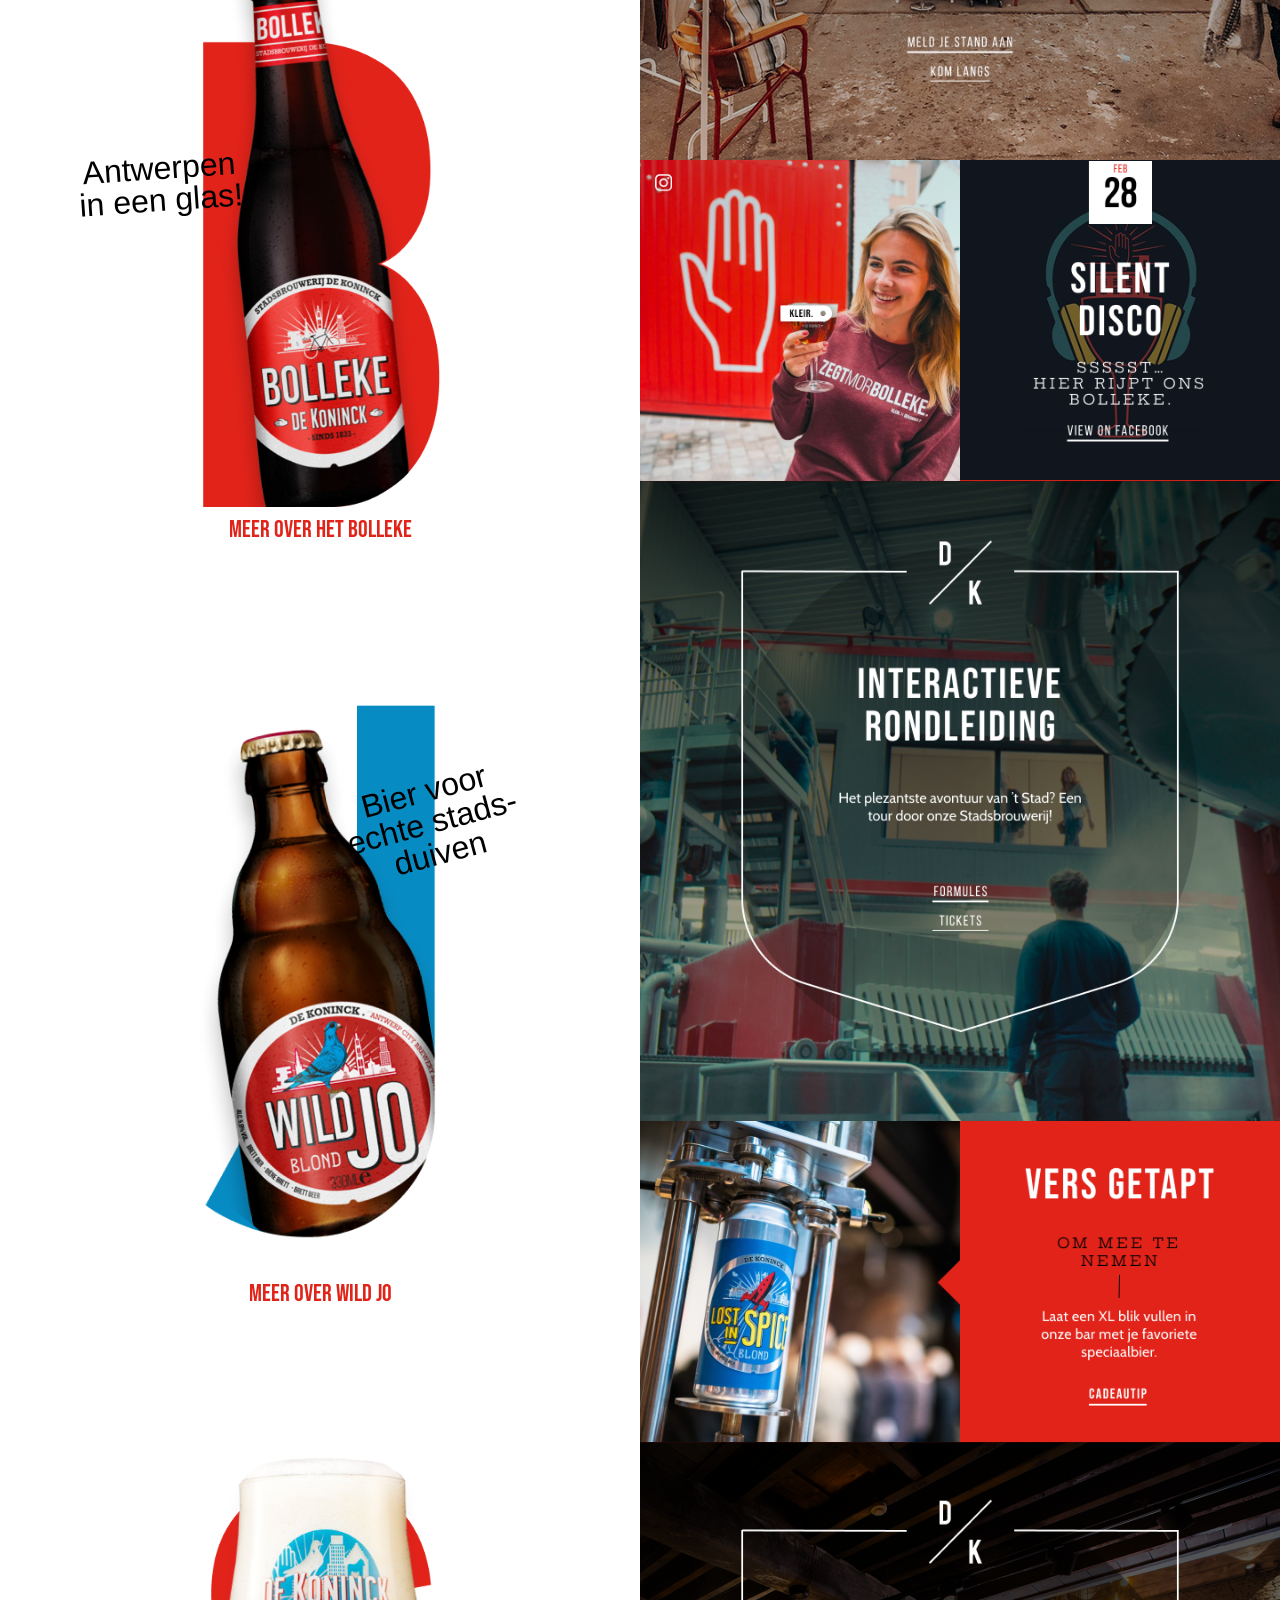
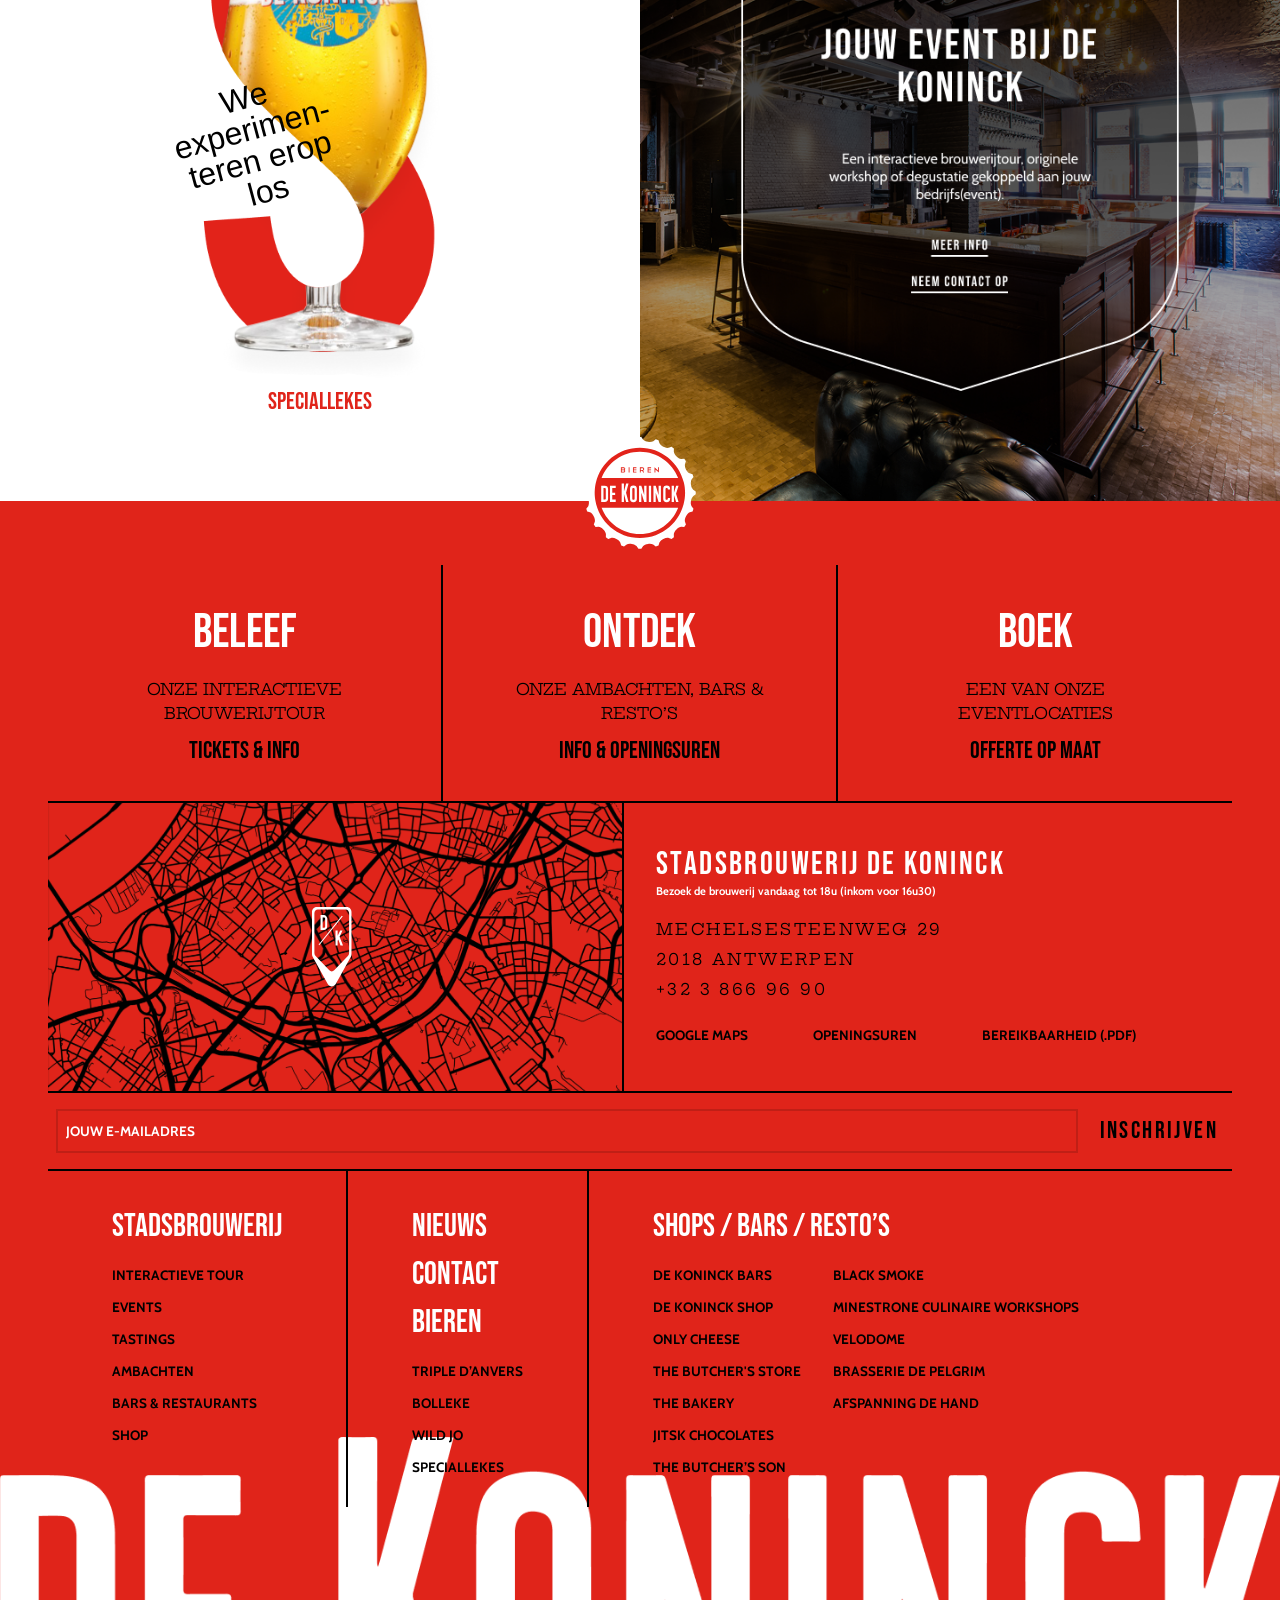
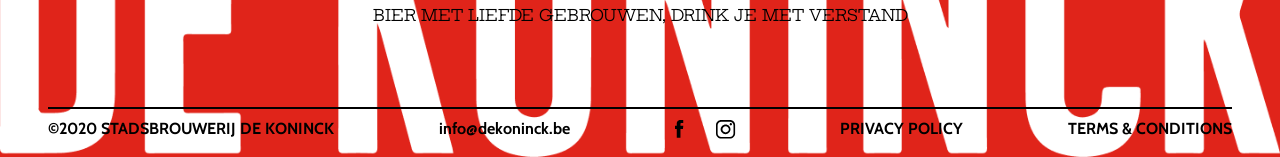
==== commit 275ee374: "Fixed small form input typo" ====
--- a/index.html
+++ b/index.html
@@ -531,7 +531,7 @@
         </ul>
         <form class="form" action="#">
           <label class="visually-hidden" for="newsletter">Schrijf je in voor onze nieuwsbrief</label>
-          <input class="form__input" type="text" name="newsletter" id="newsletter" placeholder="JOUW E-MAILADRES |" />
+          <input class="form__input" type="text" name="newsletter" id="newsletter" placeholder="JOUW E-MAILADRES" />
           <button class="form__button" type="submit">Inschrijven</button>
         </form>
         <ul class="pages">
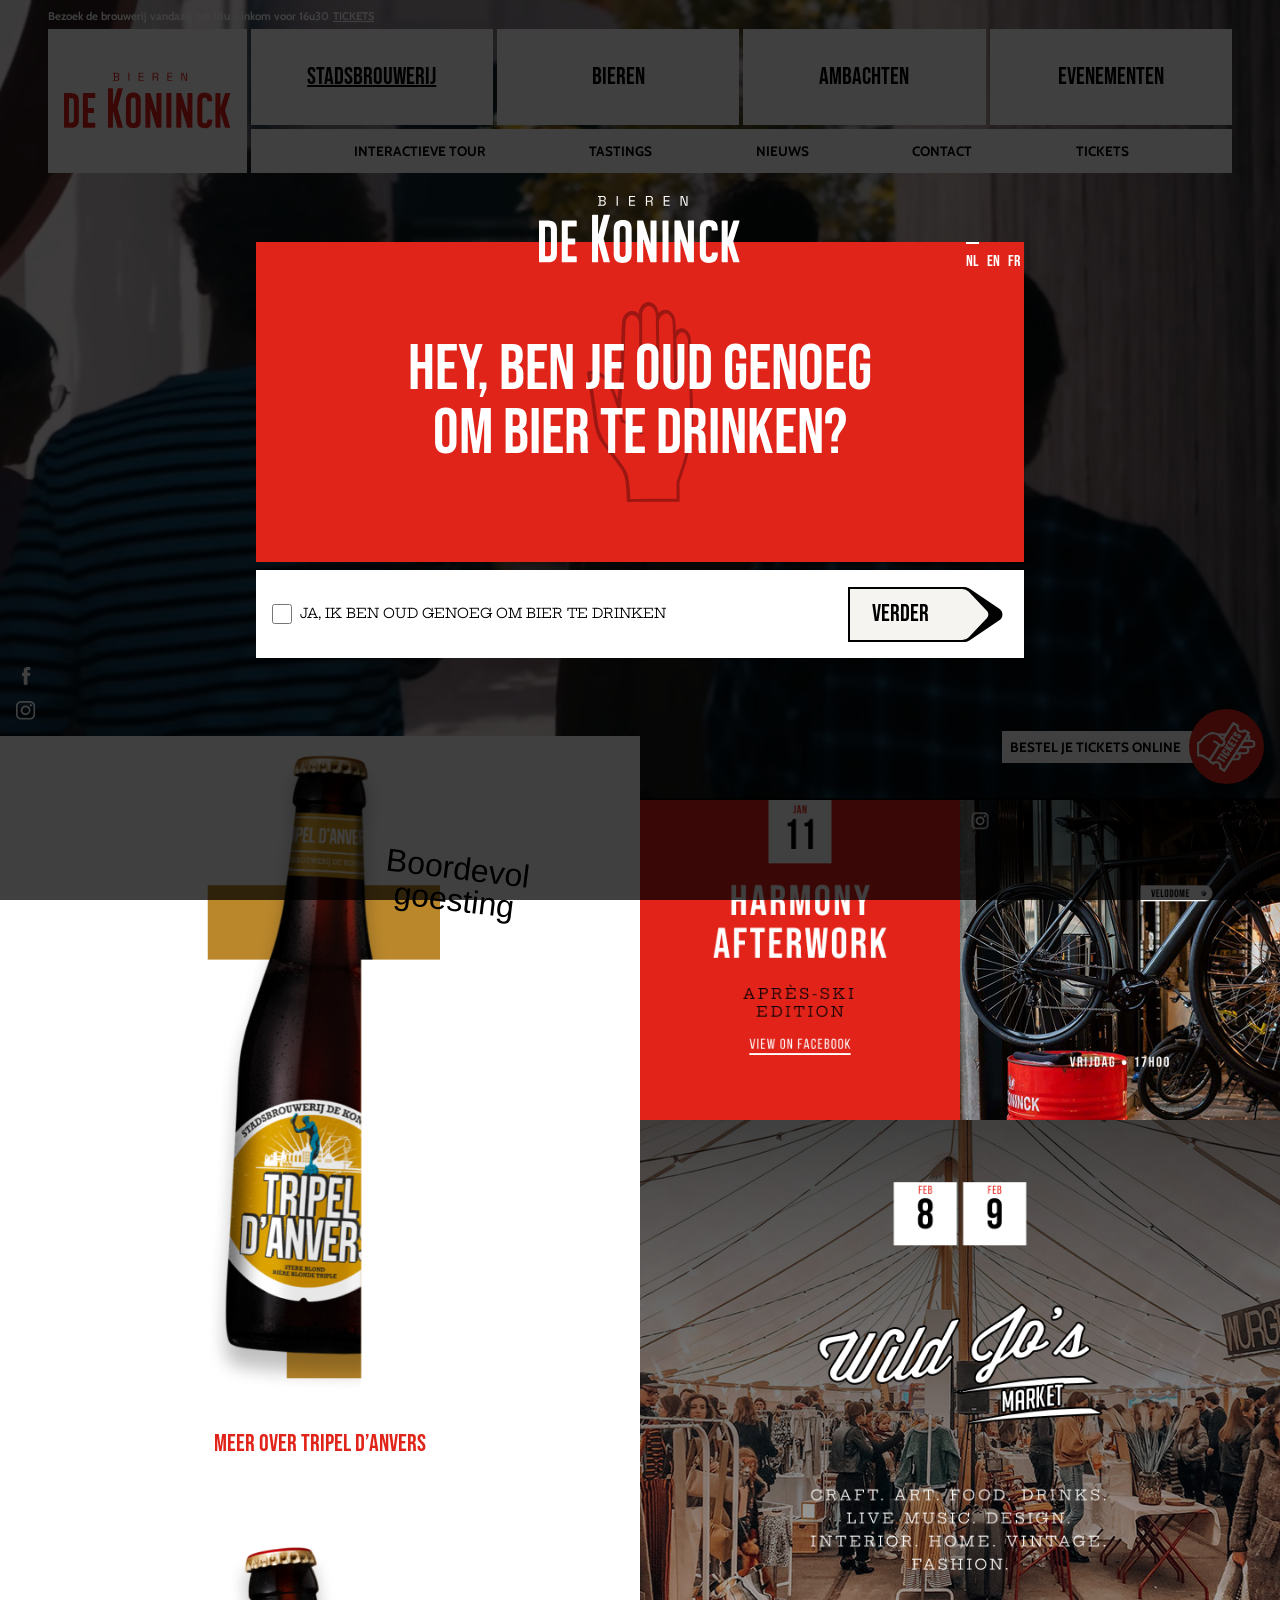
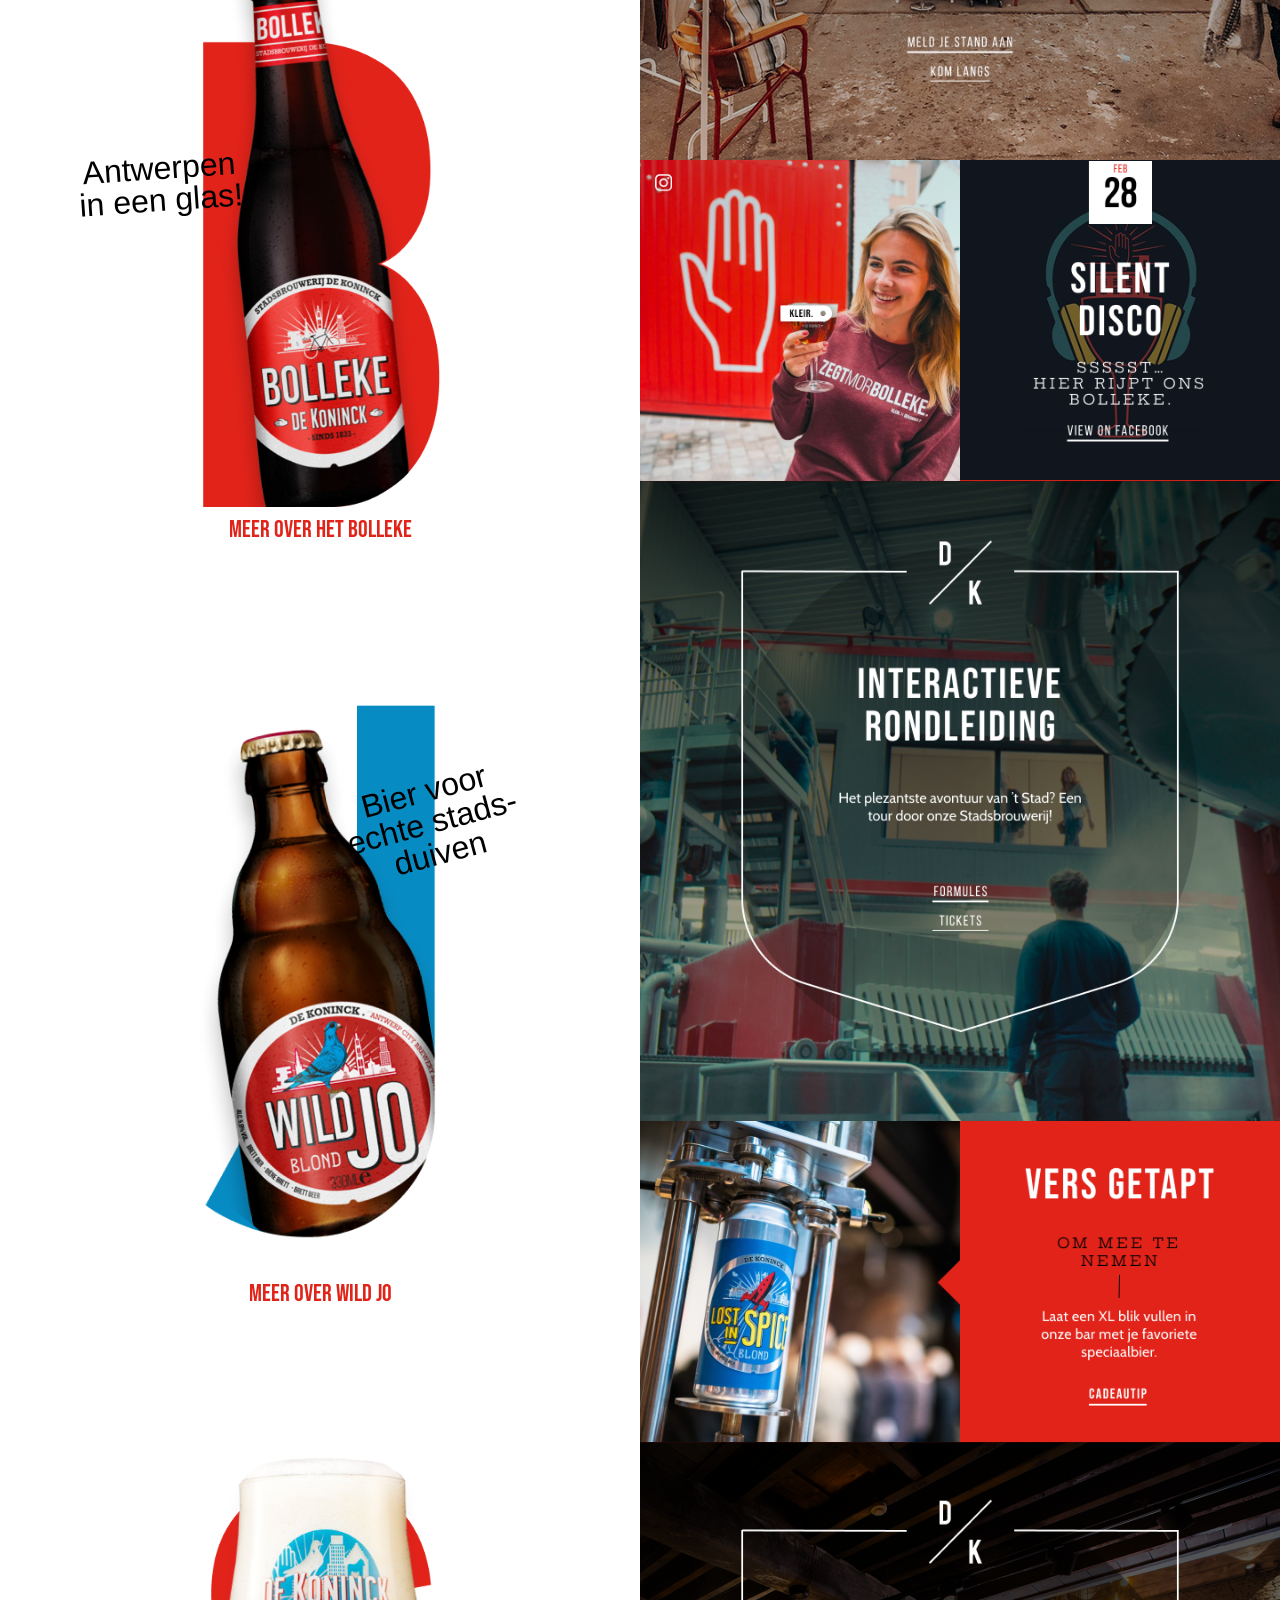
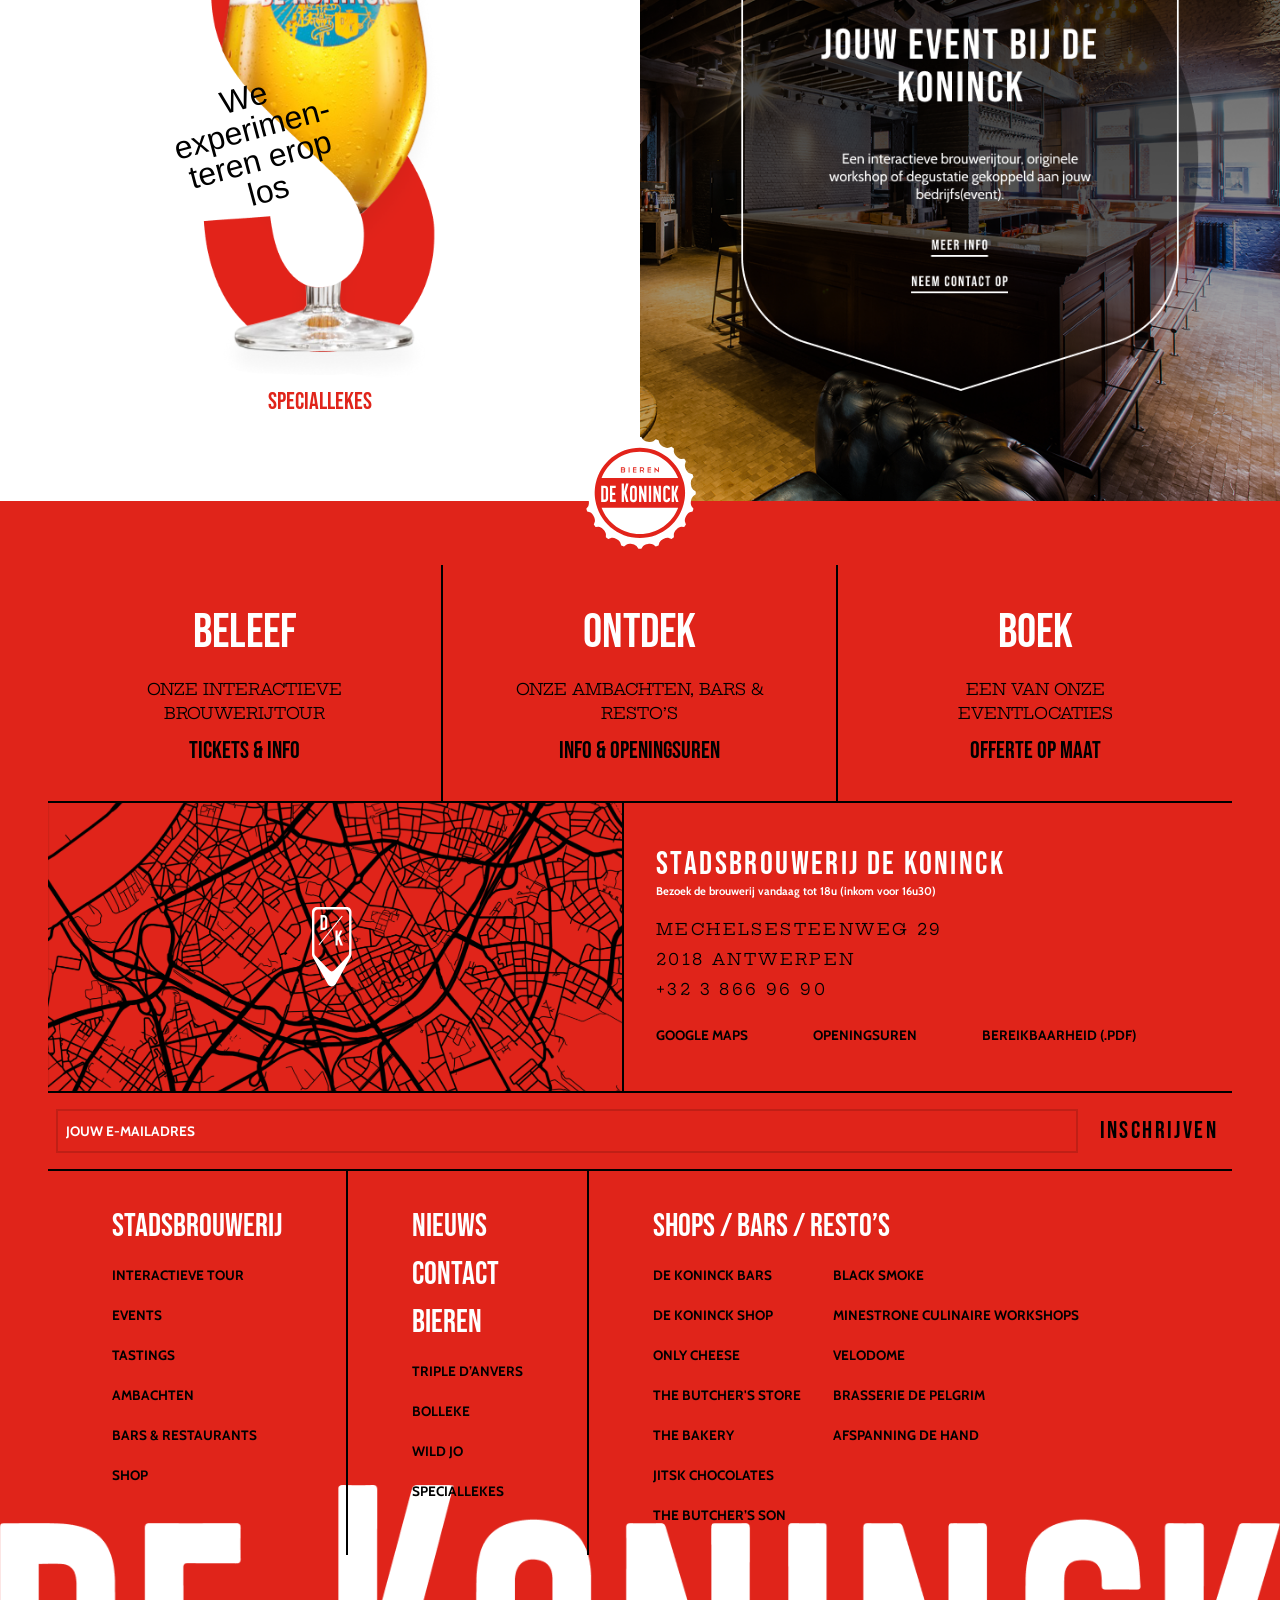
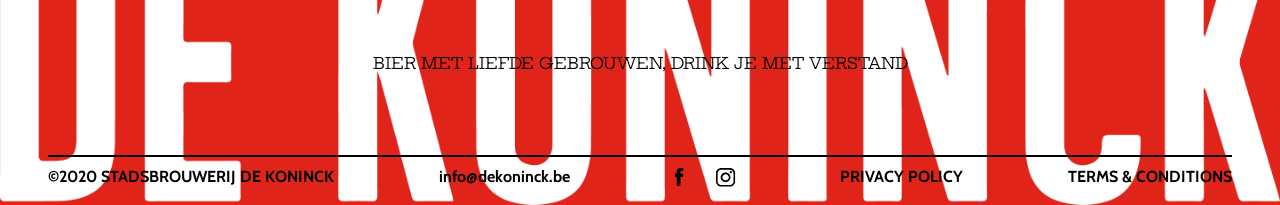
==== commit 77eb0e5b: "Added target to social media links" ====
--- a/index.html
+++ b/index.html
@@ -262,7 +262,7 @@
 
         <ul class="hero__socials">
           <li>
-            <a href="https://www.facebook.com/BrouwerijDeKoninck/">
+            <a href="https://www.facebook.com/BrouwerijDeKoninck/" target="_blank">
               <svg xmlns="http://www.w3.org/2000/svg" width="9" height="18" viewBox="0 0 9 18" fill="none">
                 <path
                   fill-rule="evenodd"
@@ -273,7 +273,7 @@
             </a>
           </li>
           <li>
-            <a href="https://www.instagram.com/dekoninck/">
+            <a href="https://www.instagram.com/dekoninck/" target="_blank">
               <svg xmlns="http://www.w3.org/2000/svg" width="20" height="19" viewBox="0 0 20 19" fill="none">
                 <path
                   d="M13.9551 0C16.8534 0 19.2155 2.29096 19.1084 5.10156V13.4297C19.1083 16.2404 16.746 18.5303 13.8477 18.5303H5.25977C2.36158 18.5301 0.000143174 16.2403 0 13.4297V5.10156C0.000253485 2.29105 2.3617 0.000155033 5.36719 0H13.9551ZM5.25977 1.66602C3.22056 1.66627 1.61069 3.33159 1.61035 5.20508V13.5332C1.61035 15.511 3.32766 17.073 5.25977 17.0732H13.8486C15.8881 17.073 17.498 15.407 17.498 13.5332V5.20508C17.4977 3.22752 15.7806 1.66624 13.8486 1.66602H5.25977ZM9.66211 4.47656C12.3453 4.47692 14.5991 6.66298 14.4922 9.36914C14.4922 11.9716 12.2382 14.1579 9.55469 14.1582C6.87094 14.1582 4.61621 11.9717 4.61621 9.36914C4.61659 6.66275 6.87125 4.47656 9.66211 4.47656ZM9.66211 6.24609C7.94474 6.24609 6.44181 7.59972 6.44141 9.36914C6.44141 11.0348 7.83716 12.4922 9.66211 12.4922C11.3795 12.4919 12.8818 11.0346 12.8818 9.36914C12.8814 7.70395 11.3792 6.2464 9.66211 6.24609ZM14.8145 3.12402C15.1363 3.12405 15.4582 3.22757 15.6729 3.43555C15.8875 3.64371 15.9951 3.9563 15.9951 4.26855C15.9951 4.58087 15.8876 4.89335 15.6729 5.10156C15.4582 5.30966 15.1364 5.41403 14.8145 5.41406C14.4924 5.41406 14.1698 5.30977 13.9551 5.10156C13.7405 4.89335 13.6338 4.58076 13.6338 4.26855C13.6338 3.95632 13.7404 3.64371 13.9551 3.43555C14.1698 3.22734 14.4924 3.12402 14.8145 3.12402Z"
@@ -587,7 +587,7 @@
             <li>
               <ul class="socials">
                 <li>
-                  <a href="https://www.facebook.com/BrouwerijDeKoninck/">
+                  <a href="https://www.facebook.com/BrouwerijDeKoninck/" target="_blank">
                     <svg xmlns="http://www.w3.org/2000/svg" width="9" height="18" viewBox="0 0 9 18" fill="none">
                       <path
                         fill-rule="evenodd"
@@ -598,7 +598,7 @@
                   </a>
                 </li>
                 <li>
-                  <a href="https://www.instagram.com/dekoninck/">
+                  <a href="https://www.instagram.com/dekoninck/" target="_blank">
                     <svg xmlns="http://www.w3.org/2000/svg" width="20" height="19" viewBox="0 0 20 19" fill="none">
                       <path
                         d="M13.9551 0C16.8534 0 19.2155 2.29096 19.1084 5.10156V13.4297C19.1083 16.2404 16.746 18.5303 13.8477 18.5303H5.25977C2.36158 18.5301 0.000143174 16.2403 0 13.4297V5.10156C0.000253485 2.29105 2.3617 0.000155033 5.36719 0H13.9551ZM5.25977 1.66602C3.22056 1.66627 1.61069 3.33159 1.61035 5.20508V13.5332C1.61035 15.511 3.32766 17.073 5.25977 17.0732H13.8486C15.8881 17.073 17.498 15.407 17.498 13.5332V5.20508C17.4977 3.22752 15.7806 1.66624 13.8486 1.66602H5.25977ZM9.66211 4.47656C12.3453 4.47692 14.5991 6.66298 14.4922 9.36914C14.4922 11.9716 12.2382 14.1579 9.55469 14.1582C6.87094 14.1582 4.61621 11.9717 4.61621 9.36914C4.61659 6.66275 6.87125 4.47656 9.66211 4.47656ZM9.66211 6.24609C7.94474 6.24609 6.44181 7.59972 6.44141 9.36914C6.44141 11.0348 7.83716 12.4922 9.66211 12.4922C11.3795 12.4919 12.8818 11.0346 12.8818 9.36914C12.8814 7.70395 11.3792 6.2464 9.66211 6.24609ZM14.8145 3.12402C15.1363 3.12405 15.4582 3.22757 15.6729 3.43555C15.8875 3.64371 15.9951 3.9563 15.9951 4.26855C15.9951 4.58087 15.8876 4.89335 15.6729 5.10156C15.4582 5.30966 15.1364 5.41403 14.8145 5.41406C14.4924 5.41406 14.1698 5.30977 13.9551 5.10156C13.7405 4.89335 13.6338 4.58076 13.6338 4.26855C13.6338 3.95632 13.7404 3.64371 13.9551 3.43555C14.1698 3.22734 14.4924 3.12402 14.8145 3.12402Z"
--- a/static/css/style.css
+++ b/static/css/style.css
@@ -195,14 +195,6 @@
   accent-color: var(--color-black-primary);
 }
 
-input:required {
-  border: 2px solid var(--color-orange-border);
-}
-
-.modal__input:invalid {
-  border: 2px solid var(--color-orange-border);
-}
-
 .modal__button {
   background-image: url("../images/icons/arrow.svg");
   background-repeat: no-repeat;
@@ -417,7 +409,7 @@
 }
 
 .tertiary__item--social {
-  width: 6rem;
+  max-width: 4.5rem;
 }
 
 .tertiary__link {
@@ -695,32 +687,23 @@
   align-items: center;
 
   z-index: 1;
-}
-
-.hero__content--index {
-  position: absolute;
-  top: calc(50% - 7.25rem);
-  right: 0;
-  left: 0;
-
-  gap: 3rem;
-}
-
-.hero__content--bieren {
+
   position: absolute;
   top: 50%;
   right: 0;
   left: 0;
-
+}
+
+.hero__content--index {
+  top: calc(50% - 7.25rem);
+  gap: 3rem;
+}
+
+.hero__content--bieren {
   gap: 0;
 }
 
 .hero__content--kalender {
-  position: absolute;
-  top: 50%;
-  right: 0;
-  left: 0;
-
   gap: 1rem;
 }
 
@@ -1950,7 +1933,7 @@
 
   display: flex;
   flex-direction: column;
-  gap: 1rem;
+  gap: 1.5rem;
 }
 
 .page__links a:hover {
@@ -1985,6 +1968,11 @@
   padding-top: 0.5rem;
   border-top: 2px solid var(--color-black-primary);
   font-weight: var(--font-weight-bold);
+}
+
+.copyright__menu a:hover {
+  text-decoration: underline;
+  text-decoration-thickness: 2px;
 }
 
 .socials {
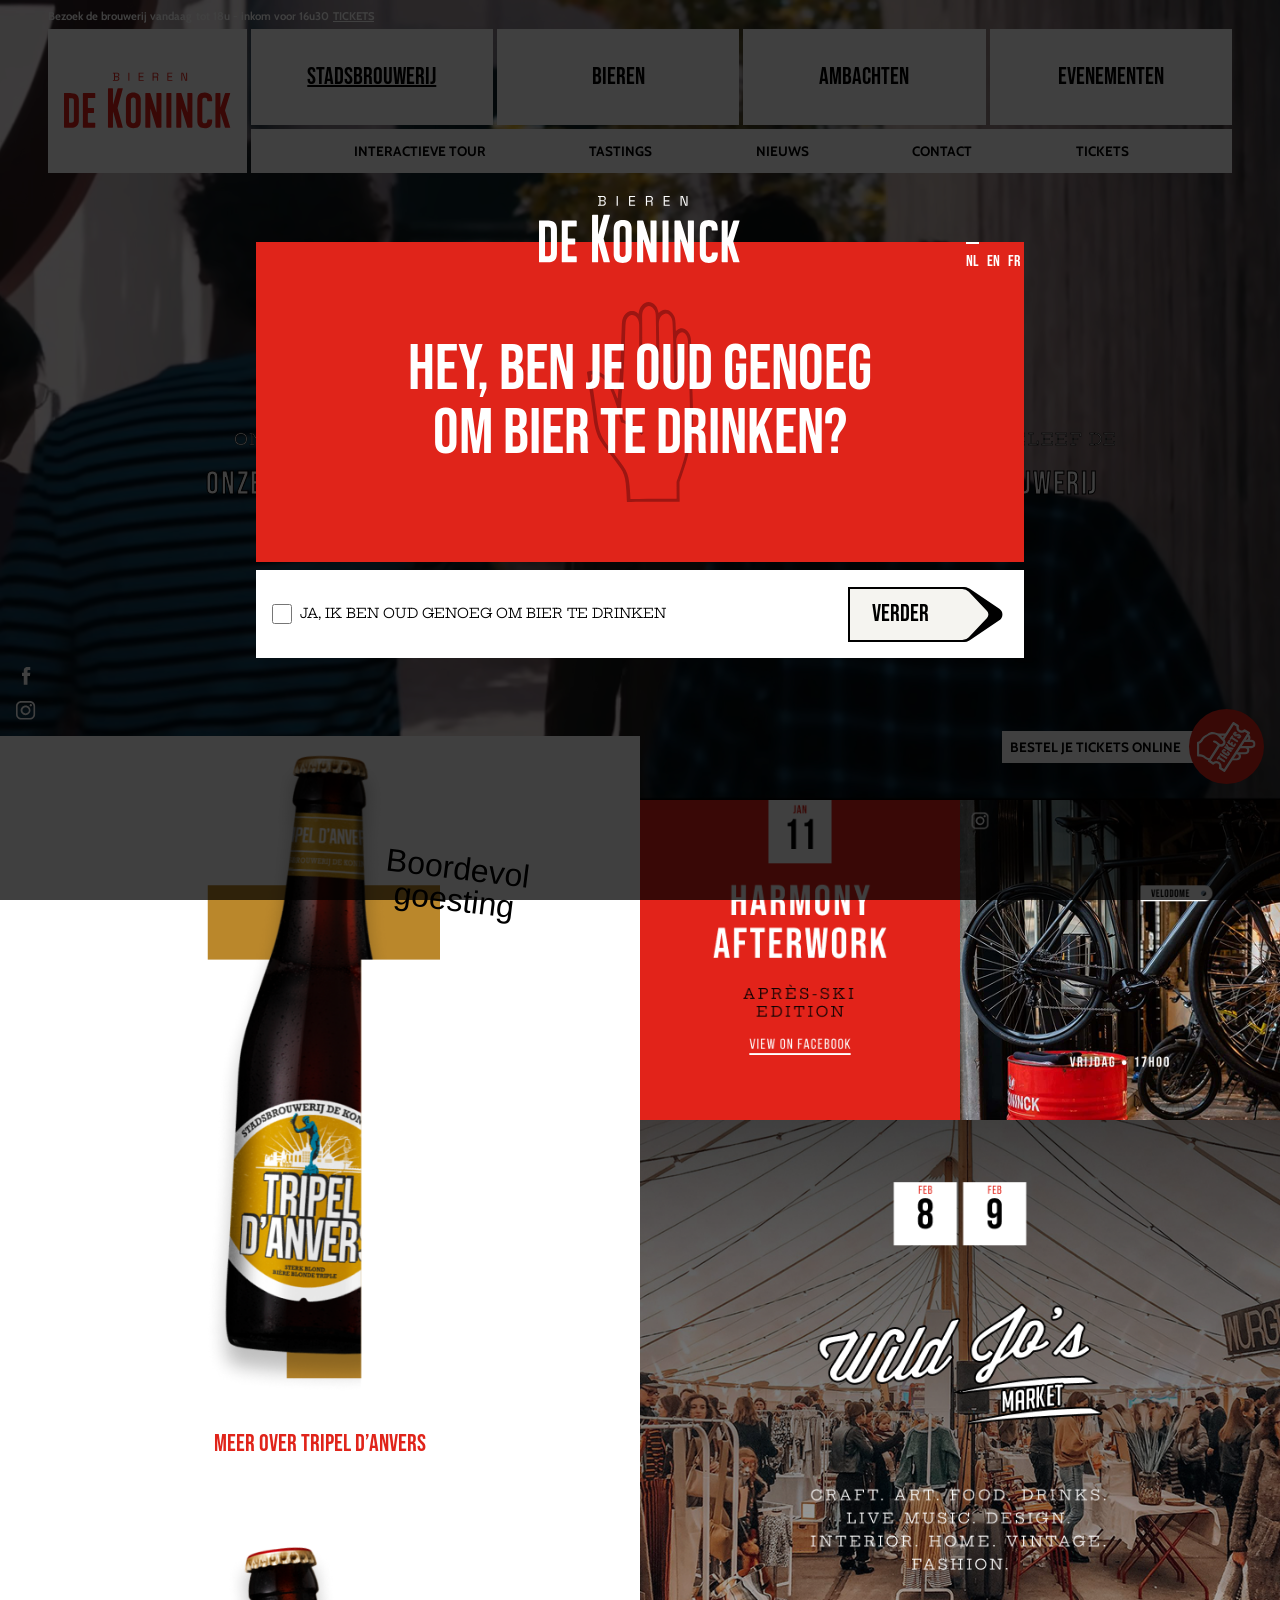
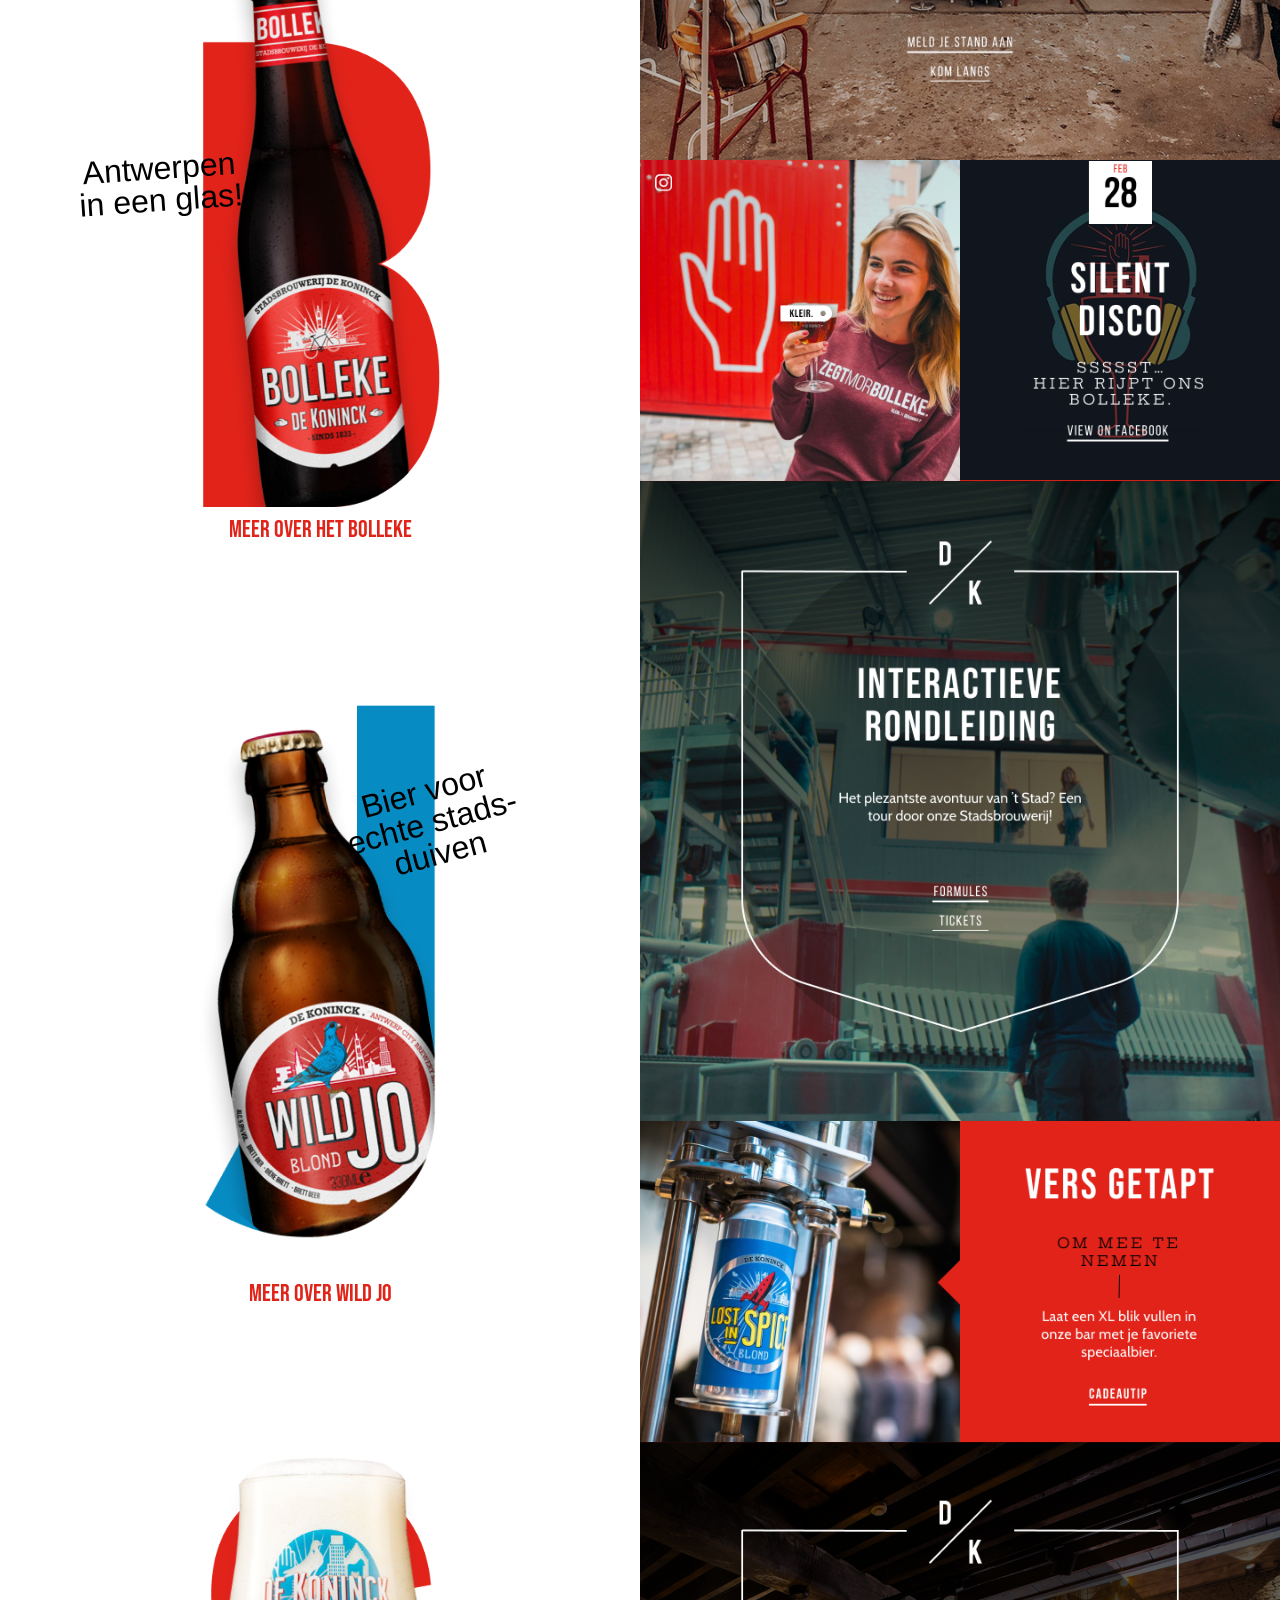
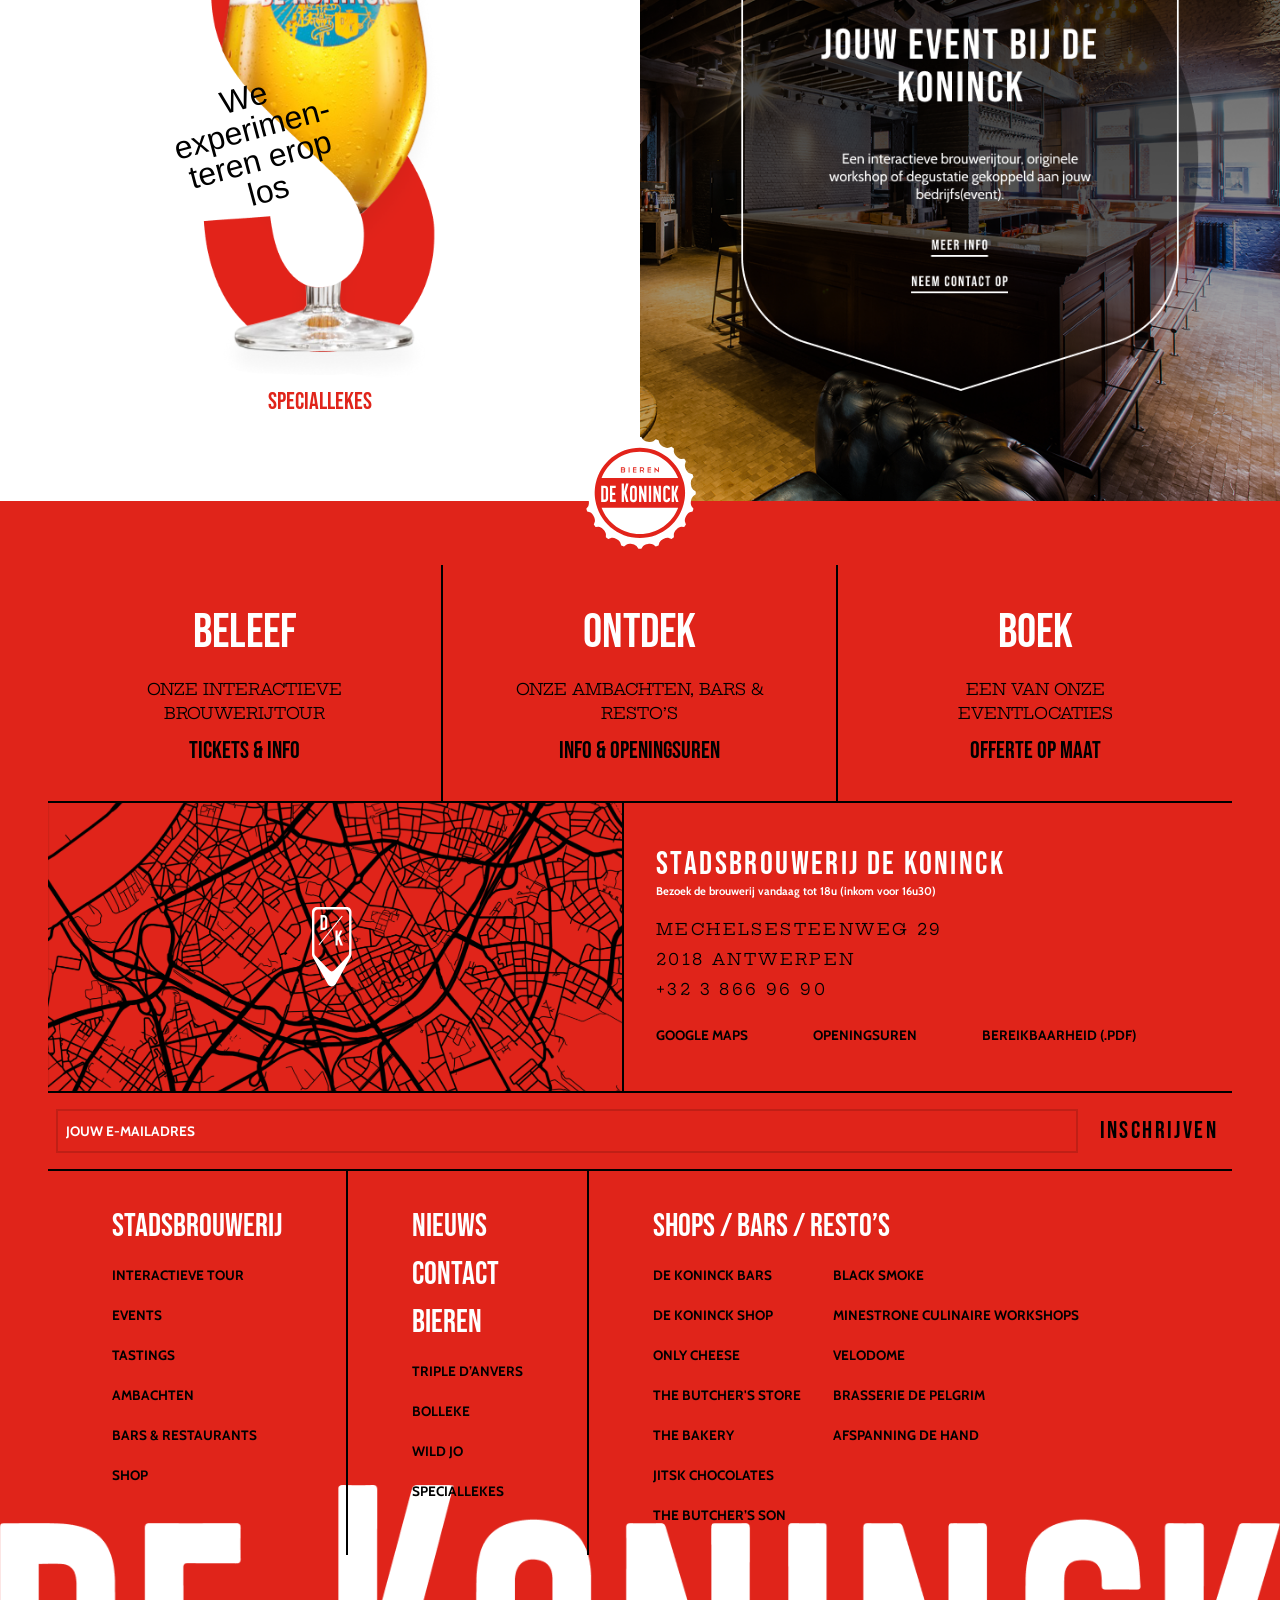
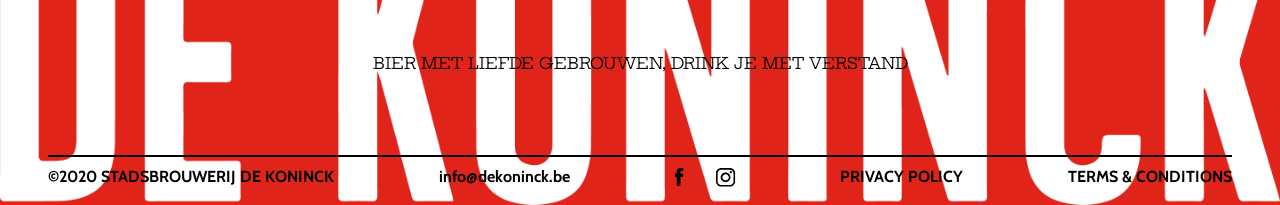
==== commit 5d635bf0: "Added target to mobile menu" ====
--- a/index.html
+++ b/index.html
@@ -195,7 +195,7 @@
         </ul>
         <ul class="nav__tertiary">
           <li class="tertiary__item tertiary__item--social">
-            <a class="tertiary__link" href="https://www.facebook.com/BrouwerijDeKoninck/">
+            <a class="tertiary__link" href="https://www.facebook.com/BrouwerijDeKoninck/" target="_blank">
               <svg xmlns="http://www.w3.org/2000/svg" width="9" height="18" viewBox="0 0 9 18" fill="none">
                 <path
                   fill-rule="evenodd"
@@ -206,7 +206,7 @@
             </a>
           </li>
           <li class="tertiary__item tertiary__item--social">
-            <a class="tertiary__link" href="https://www.instagram.com/dekoninck/">
+            <a class="tertiary__link" href="https://www.instagram.com/dekoninck/" target="_blank">
               <svg xmlns="http://www.w3.org/2000/svg" width="20" height="19" viewBox="0 0 20 19" fill="none">
                 <path
                   d="M13.9551 0C16.8534 0 19.2155 2.29096 19.1084 5.10156V13.4297C19.1083 16.2404 16.746 18.5303 13.8477 18.5303H5.25977C2.36158 18.5301 0.000143174 16.2403 0 13.4297V5.10156C0.000253485 2.29105 2.3617 0.000155033 5.36719 0H13.9551ZM5.25977 1.66602C3.22056 1.66627 1.61069 3.33159 1.61035 5.20508V13.5332C1.61035 15.511 3.32766 17.073 5.25977 17.0732H13.8486C15.8881 17.073 17.498 15.407 17.498 13.5332V5.20508C17.4977 3.22752 15.7806 1.66624 13.8486 1.66602H5.25977ZM9.66211 4.47656C12.3453 4.47692 14.5991 6.66298 14.4922 9.36914C14.4922 11.9716 12.2382 14.1579 9.55469 14.1582C6.87094 14.1582 4.61621 11.9717 4.61621 9.36914C4.61659 6.66275 6.87125 4.47656 9.66211 4.47656ZM9.66211 6.24609C7.94474 6.24609 6.44181 7.59972 6.44141 9.36914C6.44141 11.0348 7.83716 12.4922 9.66211 12.4922C11.3795 12.4919 12.8818 11.0346 12.8818 9.36914C12.8814 7.70395 11.3792 6.2464 9.66211 6.24609ZM14.8145 3.12402C15.1363 3.12405 15.4582 3.22757 15.6729 3.43555C15.8875 3.64371 15.9951 3.9563 15.9951 4.26855C15.9951 4.58087 15.8876 4.89335 15.6729 5.10156C15.4582 5.30966 15.1364 5.41403 14.8145 5.41406C14.4924 5.41406 14.1698 5.30977 13.9551 5.10156C13.7405 4.89335 13.6338 4.58076 13.6338 4.26855C13.6338 3.95632 13.7404 3.64371 13.9551 3.43555C14.1698 3.22734 14.4924 3.12402 14.8145 3.12402Z"
--- a/static/css/style.css
+++ b/static/css/style.css
@@ -18,7 +18,6 @@
 
   --color-orange-primary: hsl(3, 79%, 49%);
   --color-orange-border: hsl(3, 79%, 42%);
-  --color-orange-dark: hsl(2, 79%, 34%);
   --color-white-primary: hsl(0, 0%, 100%);
   --color-white-antique: hsl(48, 20%, 95%);
   --color-white-ivory: hsl(47, 26%, 89%);
@@ -468,7 +467,6 @@
   .top__text > a {
     display: inline;
     text-decoration: underline;
-    text-decoration-thickness: 1px;
     text-transform: uppercase;
   }
 
@@ -731,13 +729,14 @@
 }
 
 .link__text {
-  width: 12.5rem;
+  width: 15rem;
 }
 
 .link__text--small {
   -webkit-text-stroke-width: 0.5px;
   font-family: var(--font-heading-2);
   font-size: var(--font-size-normal);
+  letter-spacing: 0.1rem;
   line-height: normal;
 }
 
@@ -745,6 +744,7 @@
   -webkit-text-stroke-width: 1px;
   font-family: var(--font-heading-1);
   font-size: var(--font-size-large);
+  letter-spacing: 0.1rem;
   line-height: normal;
 }
 
@@ -814,9 +814,8 @@
     top: 50%;
 
     flex-direction: row;
-    justify-content: center;
+    justify-content: space-evenly;
     align-items: center;
-    gap: 10rem;
   }
 
   .hero__content--kalender {
@@ -1355,7 +1354,7 @@
   flex-direction: column;
   align-items: flex-end;
 
-  gap: 1rem;
+  gap: 1.5rem;
 }
 
 .events--apr {
@@ -1364,10 +1363,8 @@
 
 .event {
   width: 100%;
-  padding: 1rem;
+  padding: var(--padding-container);
   background-color: var(--color-white-primary);
-  display: flex;
-  gap: 2rem;
 
   position: relative;
 }
@@ -1407,7 +1404,8 @@
 }
 
 .event__description {
-  max-width: var(--container-width-normal);
+  width: 100%;
+  max-width: calc(var(--container-width-normal) - 4rem);
   padding-bottom: 2rem;
 
   color: var(--color-black-primary);
@@ -1670,7 +1668,11 @@
   }
 
   .event {
-    width: calc(100% - 4rem);
+    width: calc(100% - 4.5rem);
+
+    display: flex;
+    align-items: center;
+    gap: 2rem;
   }
 
   .event__description {
